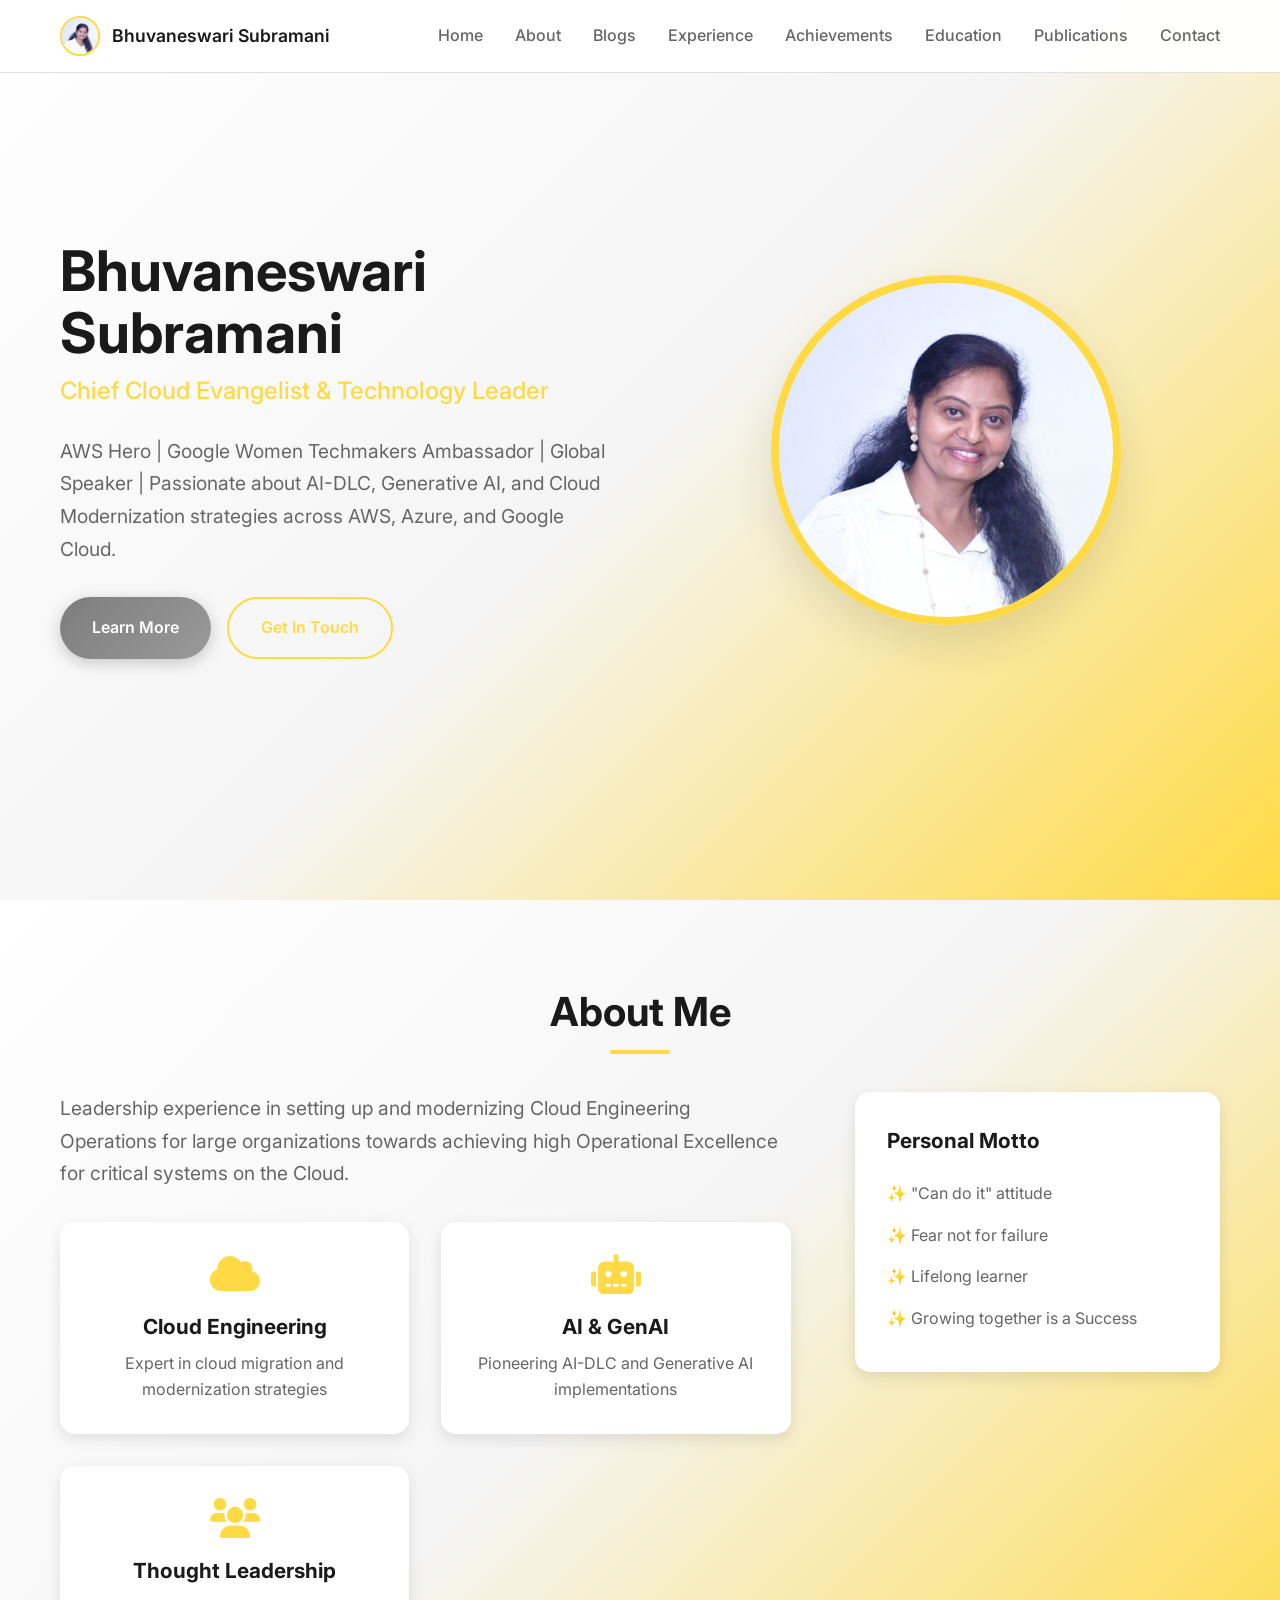
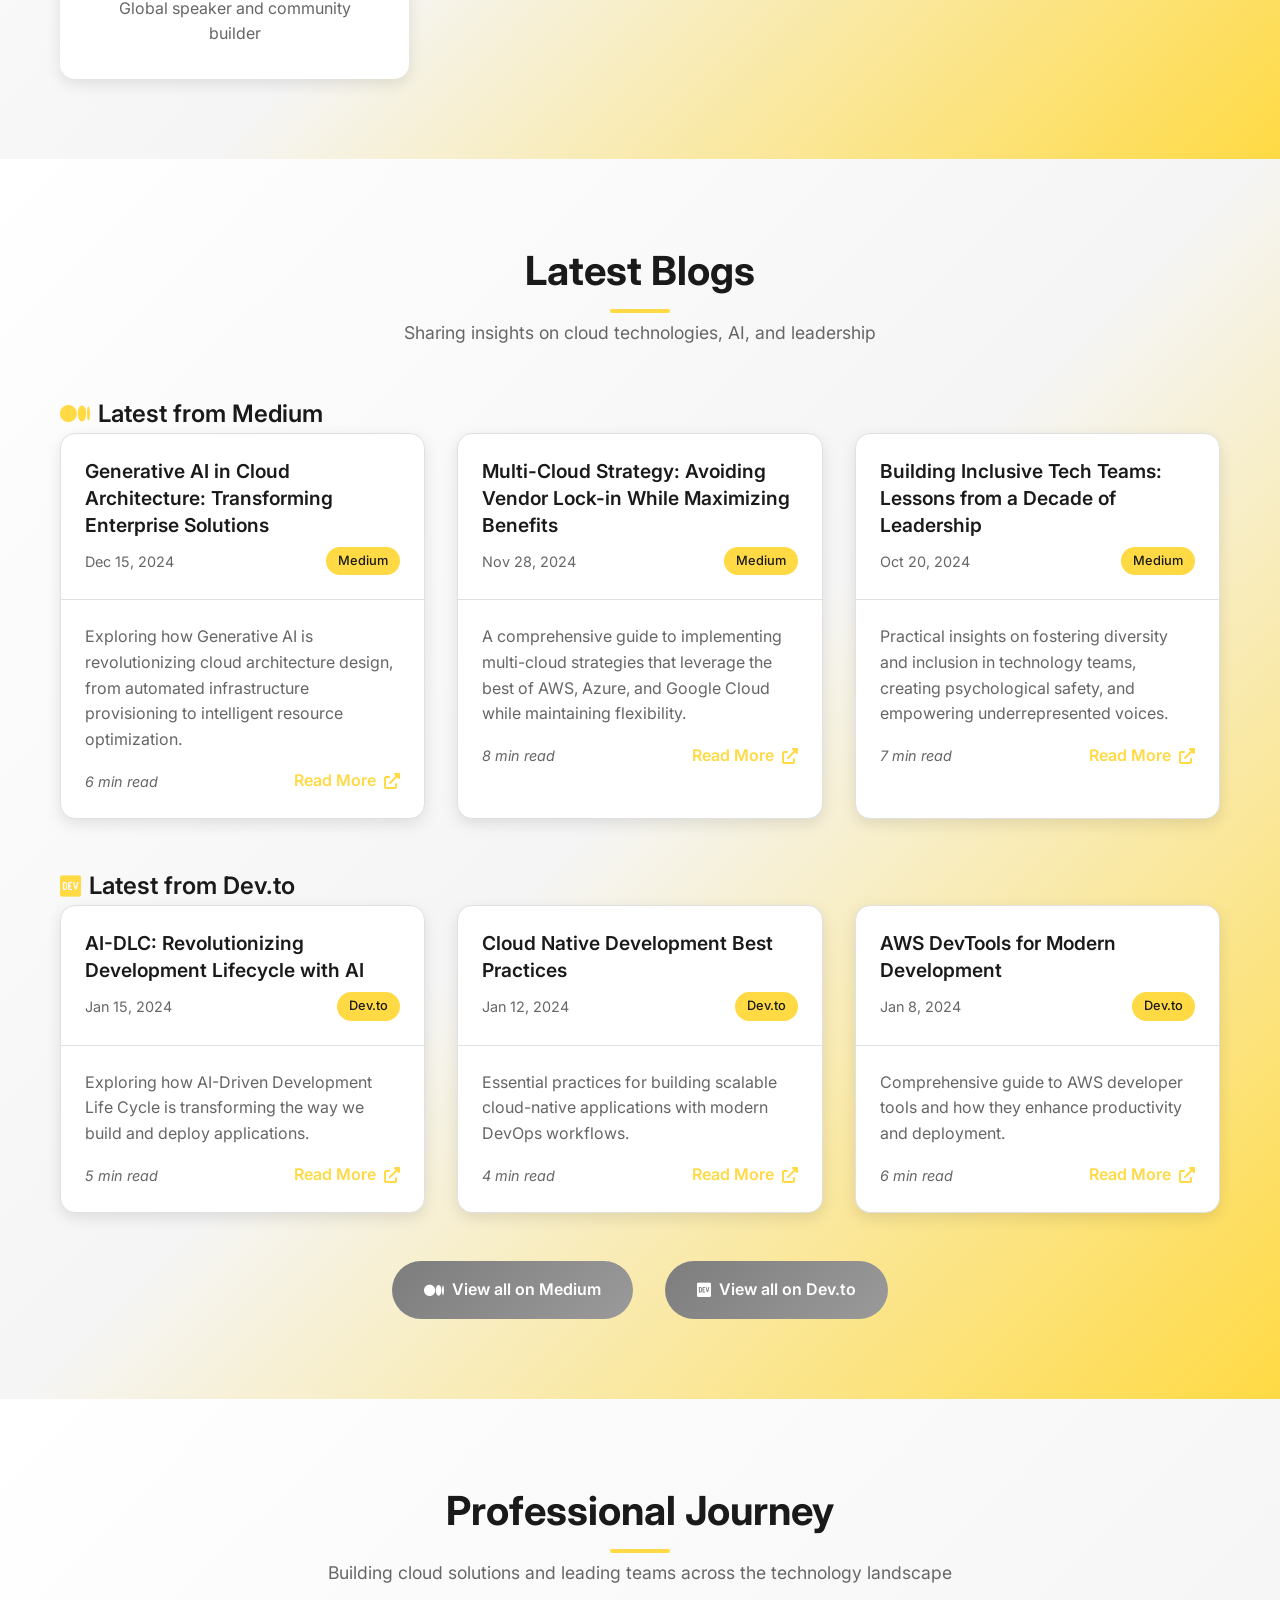
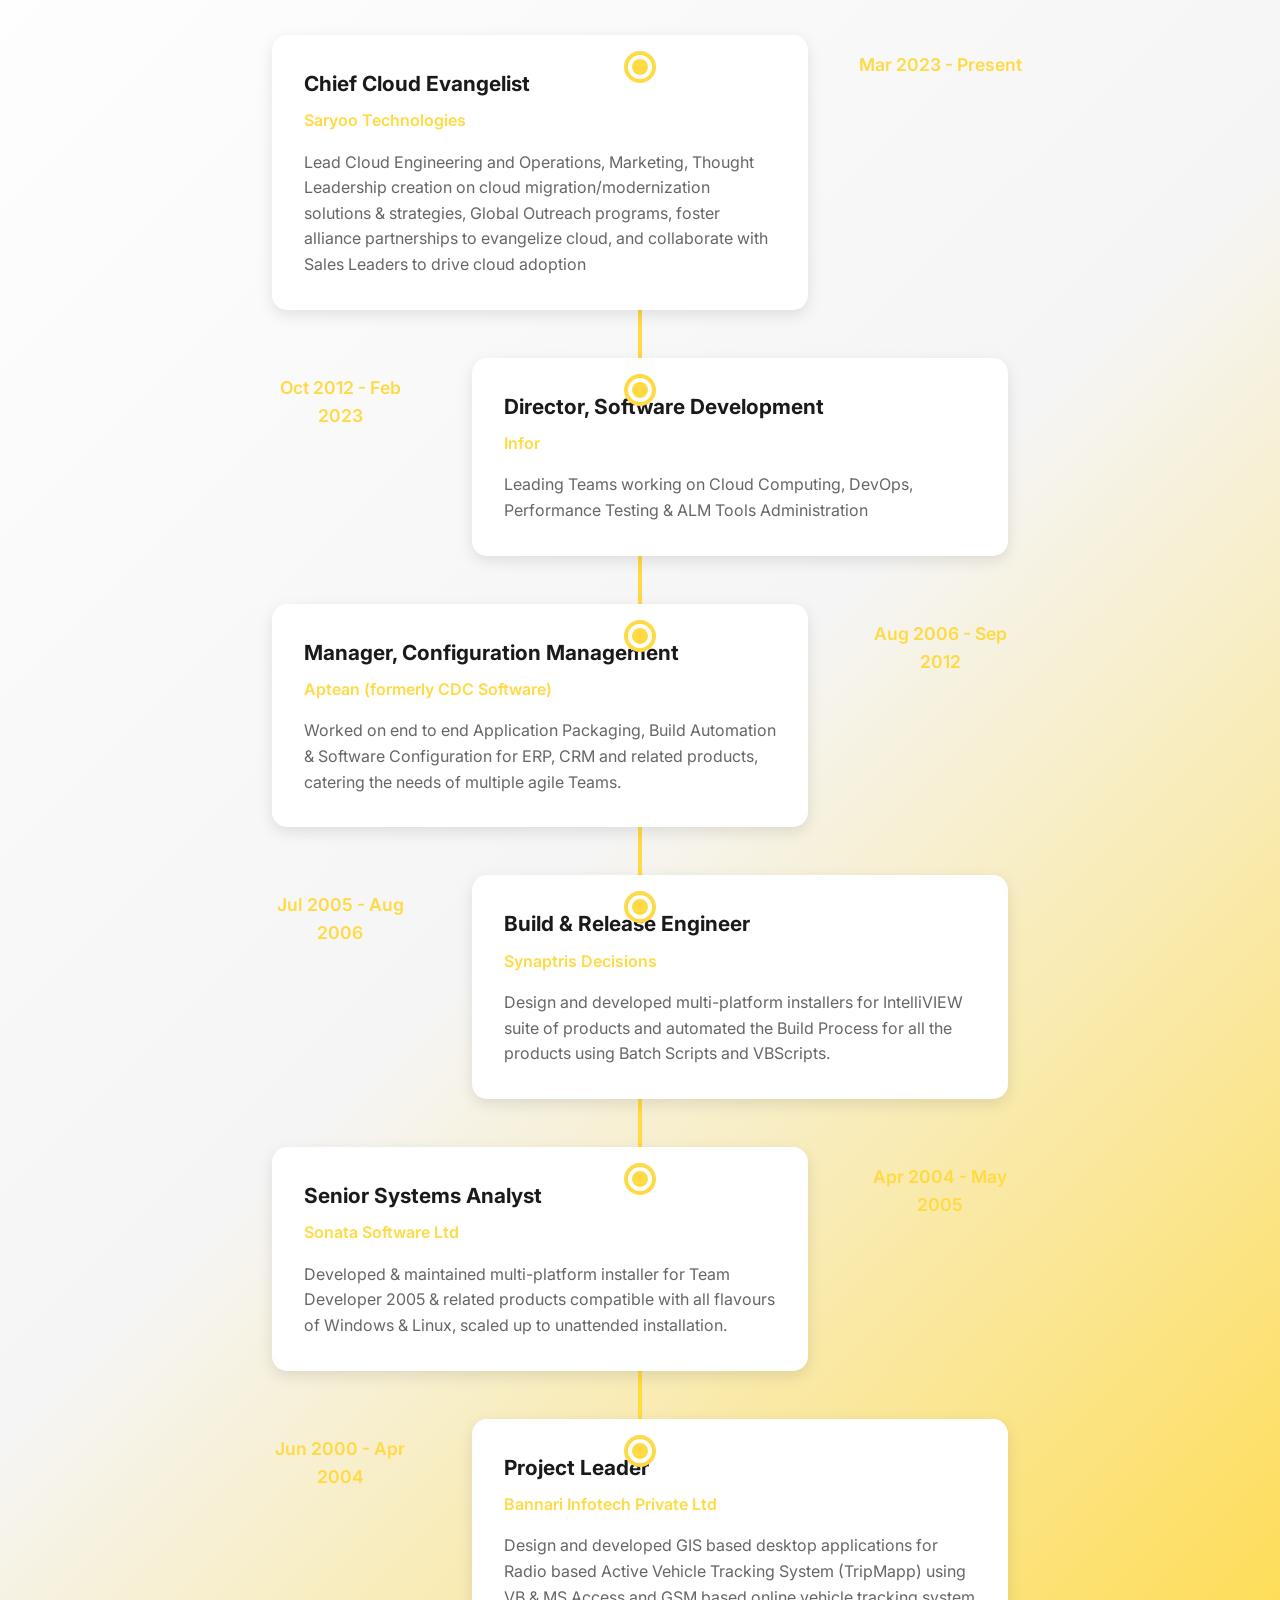
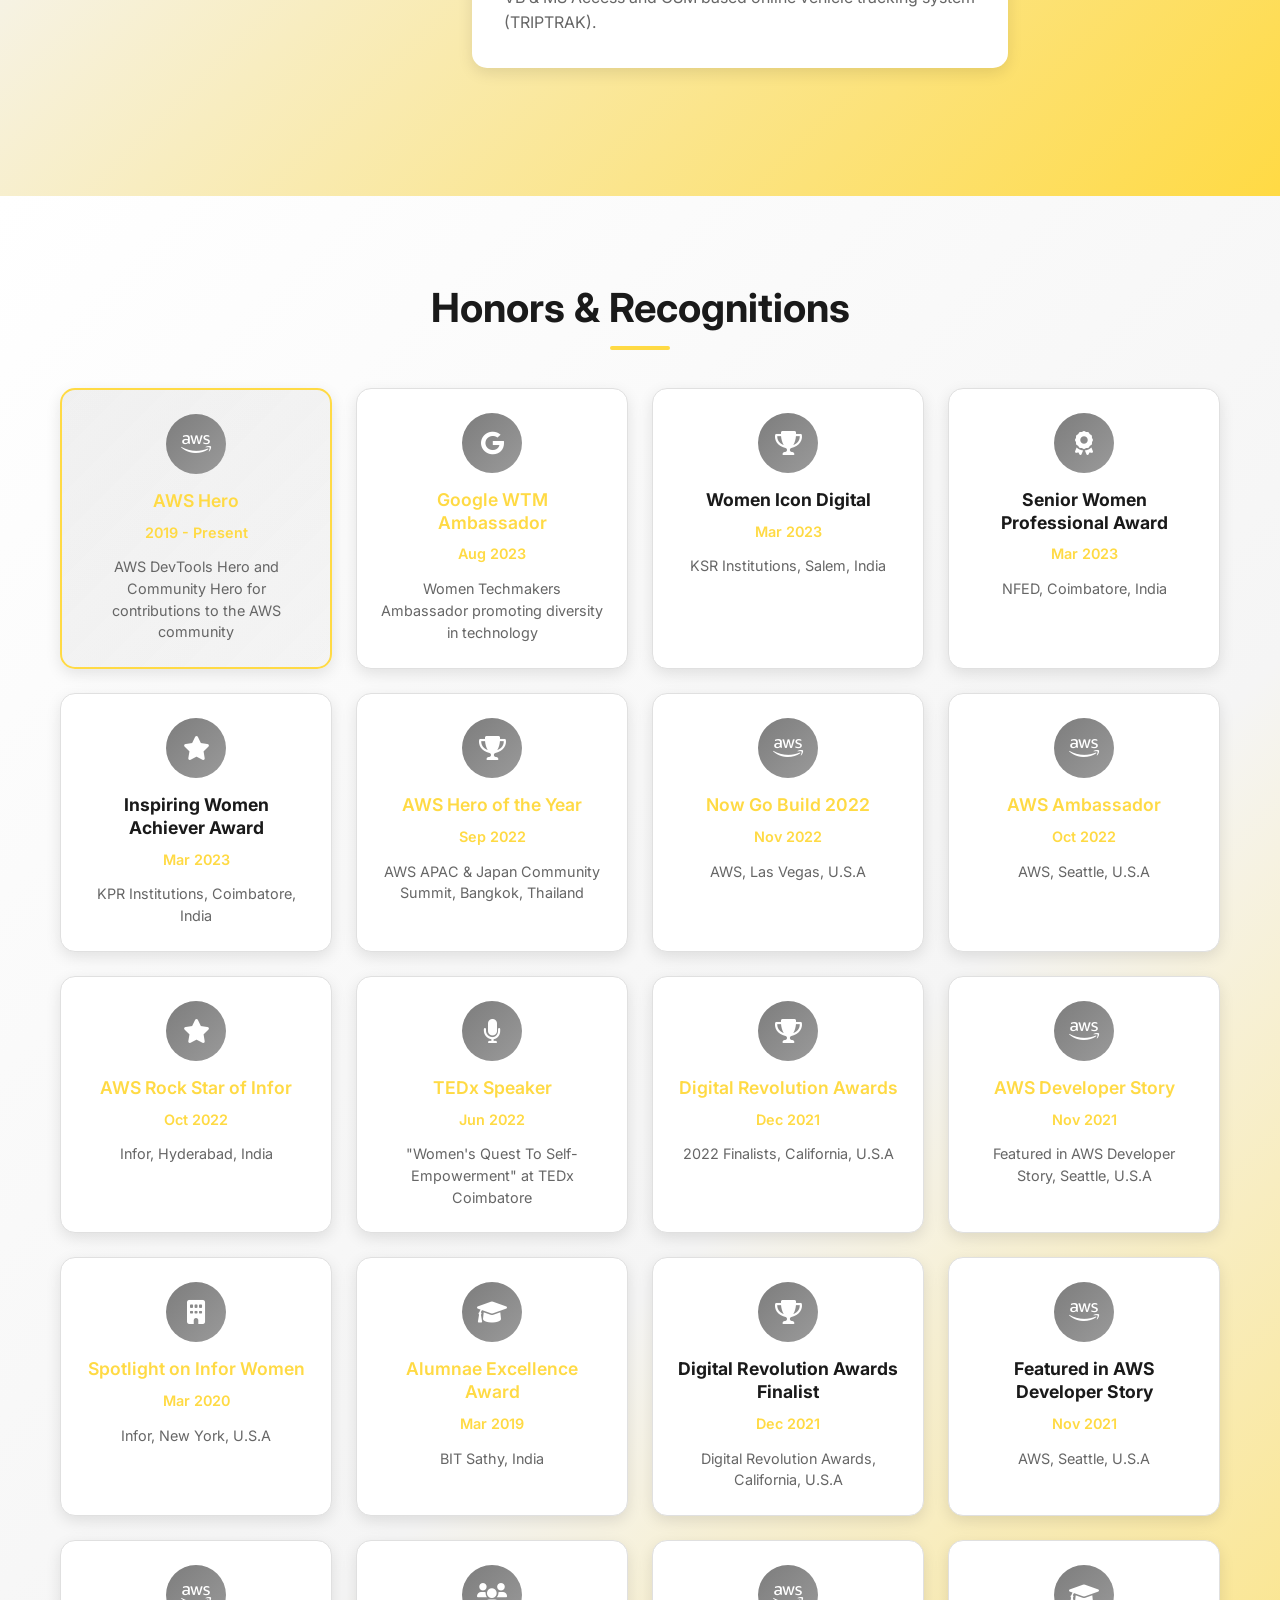
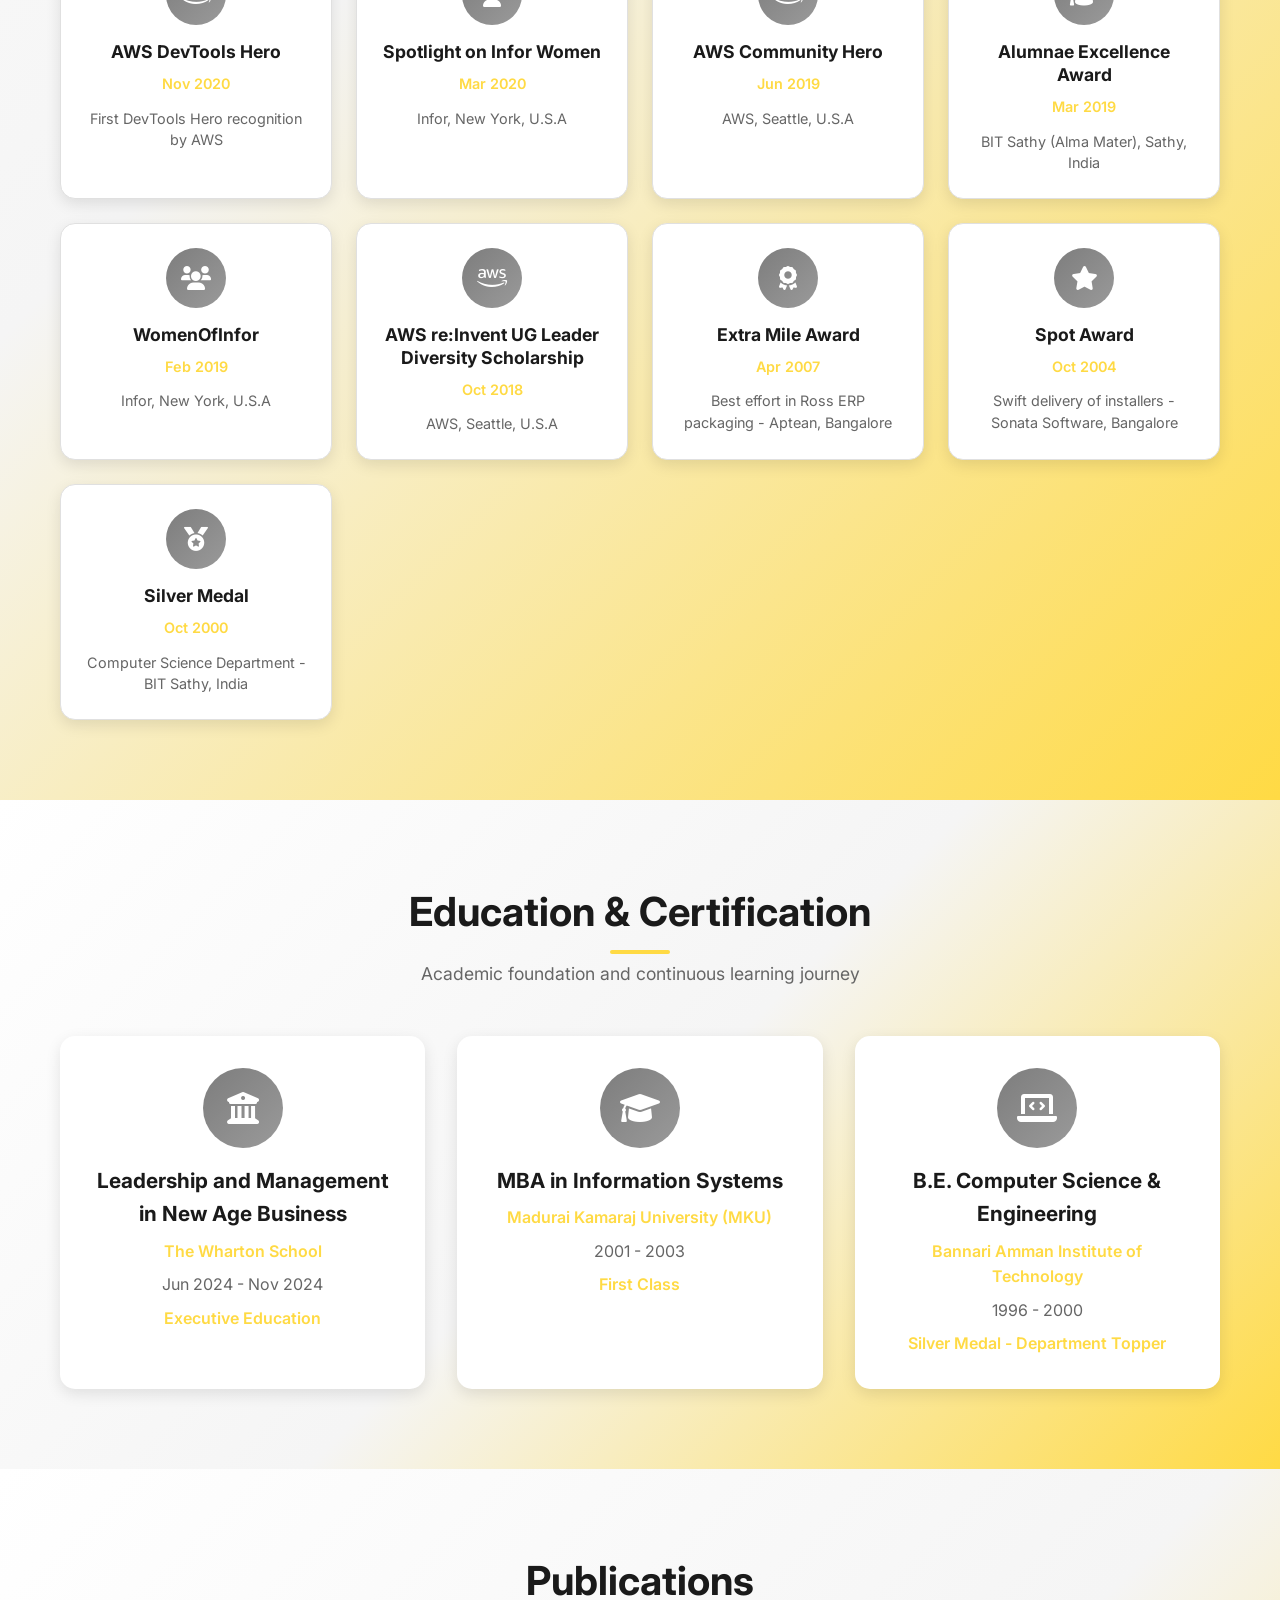
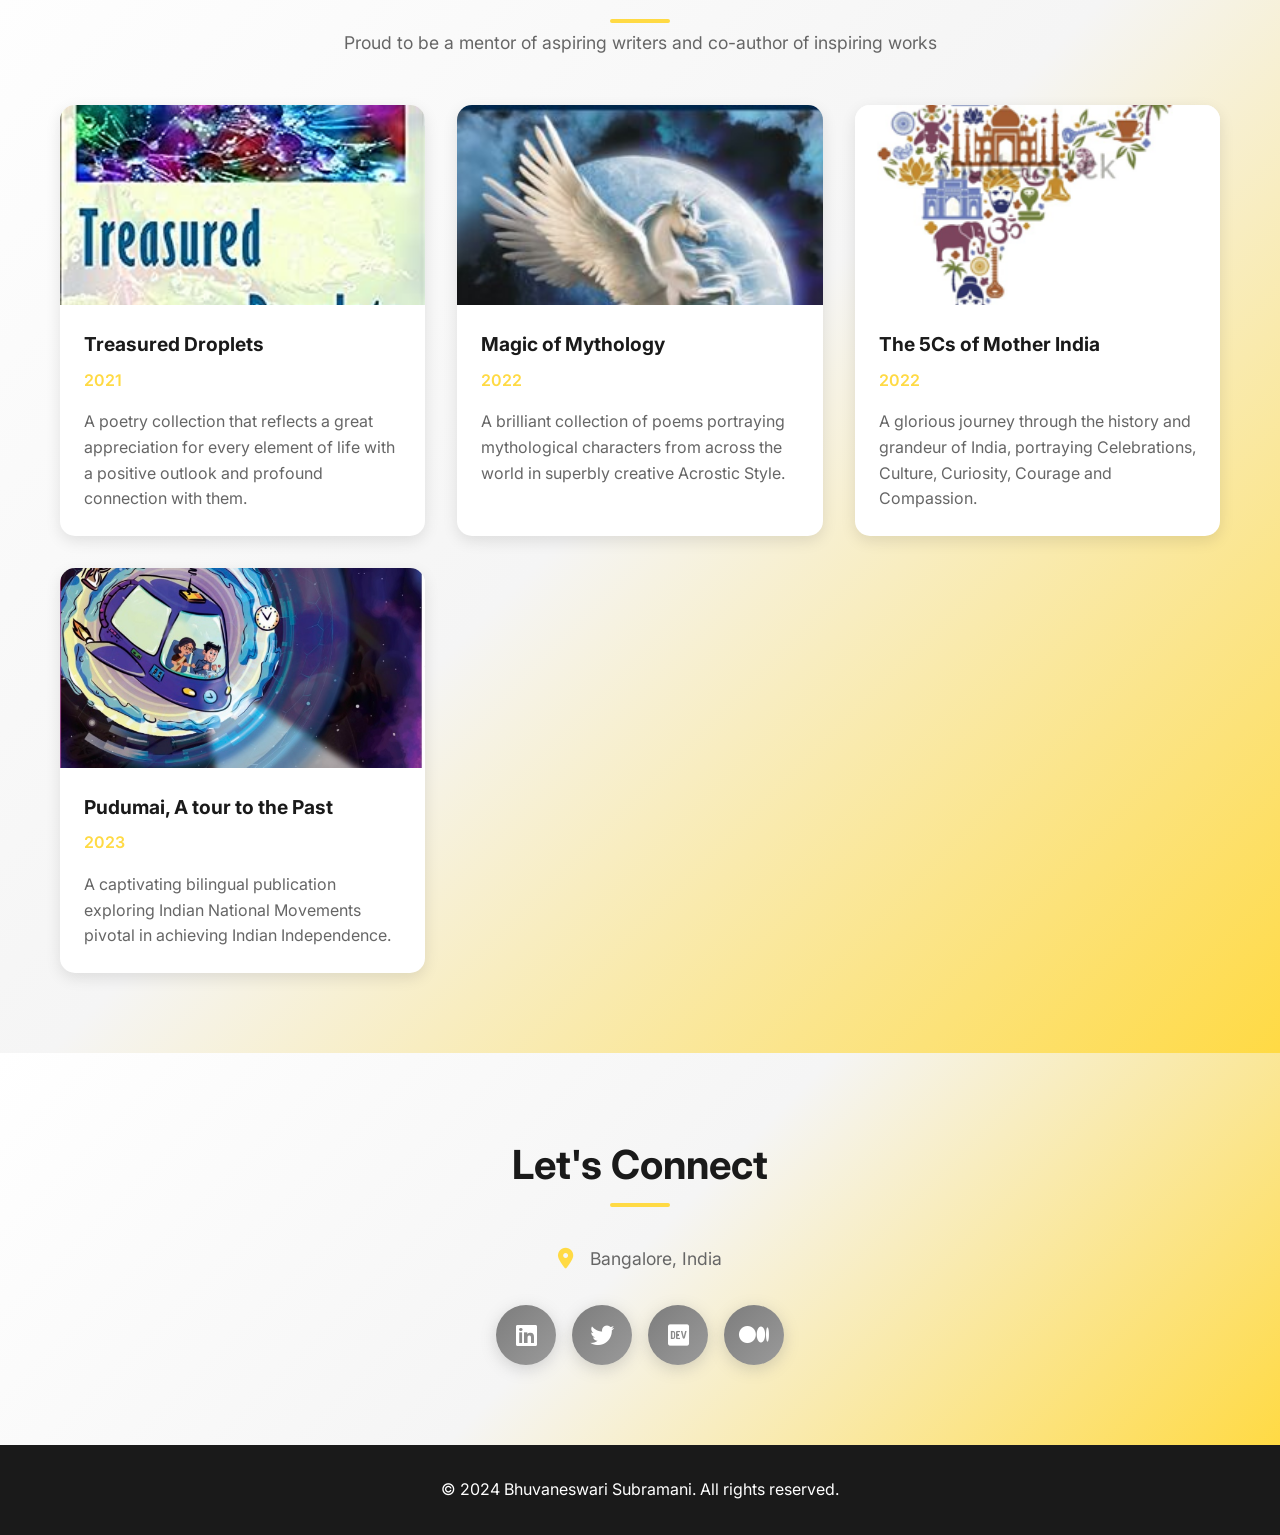
==== index.html @ 84fa0e80 "Redesigned theme with organized file structure and merged professional experience" ====
<!DOCTYPE html>
<html lang="en">
<head>
    <meta charset="UTF-8">
    <meta name="viewport" content="width=device-width, initial-scale=1.0">
    <meta name="description" content="Bhuvaneswari Subramani - Technology Leader, AWS Hero, Global Speaker, and Cloud Evangelist sharing insights on AI-DLC, Generative AI, and Cloud Modernization">
    <meta name="keywords" content="AI-DLC, Generative AI, Agentic AI, Cloud Modernization, AWS, Azure, Google Cloud, Bhuvaneswari Subramani, AWS Hero">
    <meta name="author" content="Bhuvaneswari Subramani">
    
    <title>Bhuvaneswari Subramani | Technology Leader | AWS Hero | Global Speaker</title>
    
    <!-- Open Graph Meta Tags -->
    <meta property="og:title" content="Bhuvaneswari Subramani | Technology Leader | AWS Hero">
    <meta property="og:description" content="Insights on AI-DLC, Agentic AI, and Cloud Modernization from Bhuvaneswari Subramani">
    <meta property="og:url" content="https://bhuvana.saryoo.com">
    <meta property="og:type" content="website">
    
    <!-- Fonts -->
    <link href="https://fonts.googleapis.com/css2?family=Inter:wght@300;400;500;600;700&display=swap" rel="stylesheet">
    <link rel="stylesheet" href="https://cdnjs.cloudflare.com/ajax/libs/font-awesome/6.0.0/css/all.min.css">
    
    <!-- Favicon -->
    <link rel="icon" href="images/favicon.png">
    
    <link rel="stylesheet" href="css/styles.css">
</head>
<body>
    <!-- Navigation -->
    <nav class="navbar">
        <div class="nav-container">
            <div class="nav-logo">
                <img src="images/photo.jpeg" alt="Bhuvaneswari Subramani" class="nav-avatar">
                <span class="nav-name">Bhuvaneswari Subramani</span>
            </div>
            <div class="nav-menu" id="nav-menu">
                <a href="#home" class="nav-link">Home</a>
                <a href="#about" class="nav-link">About</a>
                <a href="#blogs" class="nav-link">Blogs</a>
                <a href="#experience" class="nav-link">Experience</a>
                <a href="#achievements" class="nav-link">Achievements</a>
                <a href="#education" class="nav-link">Education</a>
                <a href="#publications" class="nav-link">Publications</a>
                <a href="#contact" class="nav-link">Contact</a>
            </div>
            <div class="nav-toggle" id="nav-toggle">
                <span class="bar"></span>
                <span class="bar"></span>
                <span class="bar"></span>
            </div>
        </div>
    </nav>

    <!-- Hero Section -->
    <section id="home" class="hero">
        <div class="hero-container">
            <div class="hero-content">
                <div class="hero-text">
                    <h1 class="hero-title">
                        <span class="title-main">Bhuvaneswari Subramani</span>
                        <span class="title-subtitle">Chief Cloud Evangelist & Technology Leader</span>
                    </h1>
                    <p class="hero-description">
                        AWS Hero | Google Women Techmakers Ambassador | Global Speaker | Passionate about AI-DLC, 
                        Generative AI, and Cloud Modernization strategies across AWS, Azure, and Google Cloud.
                    </p>
                    <div class="hero-buttons">
                        <a href="#about" class="btn btn-primary">Learn More</a>
                        <a href="#contact" class="btn btn-secondary">Get In Touch</a>
                    </div>
                </div>
                <div class="hero-image">
                    <img src="images/photo.jpeg" alt="Bhuvaneswari Subramani" class="hero-avatar">
                </div>
            </div>
        </div>
    </section>

    <!-- About Section -->
    <section id="about" class="about">
        <div class="container">
            <h2 class="section-title">About Me</h2>
            <div class="about-content">
                <div class="about-text">
                    <p class="about-intro">
                        Leadership experience in setting up and modernizing Cloud Engineering Operations for large 
                        organizations towards achieving high Operational Excellence for critical systems on the Cloud.
                    </p>
                    <div class="about-highlights">
                        <div class="highlight-item">
                            <i class="fas fa-cloud"></i>
                            <h3>Cloud Engineering</h3>
                            <p>Expert in cloud migration and modernization strategies</p>
                        </div>
                        <div class="highlight-item">
                            <i class="fas fa-robot"></i>
                            <h3>AI & GenAI</h3>
                            <p>Pioneering AI-DLC and Generative AI implementations</p>
                        </div>
                        <div class="highlight-item">
                            <i class="fas fa-users"></i>
                            <h3>Thought Leadership</h3>
                            <p>Global speaker and community builder</p>
                        </div>
                    </div>
                </div>
                <div class="about-motto">
                    <h3>Personal Motto</h3>
                    <ul class="motto-list">
                        <li>"Can do it" attitude</li>
                        <li>Fear not for failure</li>
                        <li>Lifelong learner</li>
                        <li>Growing together is a Success</li>
                    </ul>
                </div>
            </div>
        </div>
    </section>

    <!-- Blogs Section -->
    <section id="blogs" class="blogs">
        <div class="container">
            <h2 class="section-title">Latest Blogs</h2>
            <p class="section-subtitle">Sharing insights on cloud technologies, AI, and leadership</p>
            
            <!-- Medium Blogs -->
            <div class="blog-section">
                <h3 class="blog-section-title">
                    <i class="fab fa-medium"></i> Latest from Medium
                </h3>
                <div class="blog-grid" id="medium-blog-grid">
                    <!-- Medium blog posts will be loaded here -->
                </div>
            </div>
            
            <!-- Dev.to Blogs -->
            <div class="blog-section">
                <h3 class="blog-section-title">
                    <i class="fab fa-dev"></i> Latest from Dev.to
                </h3>
                <div class="blog-grid" id="devto-blog-grid">
                    <!-- Dev.to blog posts will be loaded here -->
                </div>
            </div>

            <div class="blog-sources">
                <a href="https://medium.com/@bhuvaneswari.subramani" target="_blank" class="source-link">
                    <i class="fab fa-medium"></i> View all on Medium
                </a>
                <a href="https://dev.to/bhuvanas" target="_blank" class="source-link">
                    <i class="fab fa-dev"></i> View all on Dev.to
                </a>
            </div>
        </div>
    </section>

    <!-- Experience Section -->
    <section id="experience" class="experience">
        <div class="container">
            <h2 class="section-title">Professional Journey</h2>
            <p class="section-subtitle">Building cloud solutions and leading teams across the technology landscape</p>
            
            <div class="timeline">
                <div class="timeline-item">
                    <div class="timeline-date">Mar 2023 - Present</div>
                    <div class="timeline-content">
                        <h3>Chief Cloud Evangelist</h3>
                        <p class="company">Saryoo Technologies</p>
                        <p>Lead Cloud Engineering and Operations, Marketing, Thought Leadership creation on cloud migration/modernization solutions & strategies, Global Outreach programs, foster alliance partnerships to evangelize cloud, and collaborate with Sales Leaders to drive cloud adoption</p>
                    </div>
                </div>

                <div class="timeline-item">
                    <div class="timeline-date">Oct 2012 - Feb 2023</div>
                    <div class="timeline-content">
                        <h3>Director, Software Development</h3>
                        <p class="company">Infor</p>
                        <p>Leading Teams working on Cloud Computing, DevOps, Performance Testing & ALM Tools Administration</p>
                    </div>
                </div>

                <div class="timeline-item">
                    <div class="timeline-date">Aug 2006 - Sep 2012</div>
                    <div class="timeline-content">
                        <h3>Manager, Configuration Management</h3>
                        <p class="company">Aptean (formerly CDC Software)</p>
                        <p>Worked on end to end Application Packaging, Build Automation & Software Configuration for ERP, CRM and related products, catering the needs of multiple agile Teams.</p>
                    </div>
                </div>

                <div class="timeline-item">
                    <div class="timeline-date">Jul 2005 - Aug 2006</div>
                    <div class="timeline-content">
                        <h3>Build & Release Engineer</h3>
                        <p class="company">Synaptris Decisions</p>
                        <p>Design and developed multi-platform installers for IntelliVIEW suite of products and automated the Build Process for all the products using Batch Scripts and VBScripts.</p>
                    </div>
                </div>

                <div class="timeline-item">
                    <div class="timeline-date">Apr 2004 - May 2005</div>
                    <div class="timeline-content">
                        <h3>Senior Systems Analyst</h3>
                        <p class="company">Sonata Software Ltd</p>
                        <p>Developed & maintained multi-platform installer for Team Developer 2005 & related products compatible with all flavours of Windows & Linux, scaled up to unattended installation.</p>
                    </div>
                </div>

                <div class="timeline-item">
                    <div class="timeline-date">Jun 2000 - Apr 2004</div>
                    <div class="timeline-content">
                        <h3>Project Leader</h3>
                        <p class="company">Bannari Infotech Private Ltd</p>
                        <p>Design and developed GIS based desktop applications for Radio based Active Vehicle Tracking System (TripMapp) using VB & MS Access and GSM based online vehicle tracking system (TRIPTRAK).</p>
                    </div>
                </div>
            </div>
        </div>
    </section>

    <!-- Achievements Section -->
    <section id="achievements" class="achievements">
        <div class="container">
            <h2 class="section-title">Honors & Recognitions</h2>
            <div class="achievements-grid">
                <!-- Featured Achievement -->
                <div class="achievement-card featured">
                    <div class="achievement-icon">
                        <i class="fab fa-aws"></i>
                    </div>
                    <h3><a href="https://aws.amazon.com/developer/community/heroes/bhuvaneswari-subramani/" target="_blank" class="blog-link">AWS Hero</a></h3>
                    <p class="achievement-year">2019 - Present</p>
                    <p>AWS DevTools Hero and Community Hero for contributions to the AWS community</p>
                </div>

                <!-- 2023 Awards -->
                <div class="achievement-card">
                    <div class="achievement-icon">
                        <i class="fab fa-google"></i>
                    </div>
                    <h3><a href="https://www.linkedin.com/posts/bhuvanas_google-womentechmakers-googleambassador-activity-7093449676795883521--U87" target="_blank" class="blog-link">Google WTM Ambassador</a></h3>
                    <p class="achievement-year">Aug 2023</p>
                    <p>Women Techmakers Ambassador promoting diversity in technology</p>
                </div>

                <div class="achievement-card">
                    <div class="achievement-icon">
                        <i class="fas fa-trophy"></i>
                    </div>
                    <h3>Women Icon Digital</h3>
                    <p class="achievement-year">Mar 2023</p>
                    <p>KSR Institutions, Salem, India</p>
                </div>

                <div class="achievement-card">
                    <div class="achievement-icon">
                        <i class="fas fa-award"></i>
                    </div>
                    <h3>Senior Women Professional Award</h3>
                    <p class="achievement-year">Mar 2023</p>
                    <p>NFED, Coimbatore, India</p>
                </div>

                <div class="achievement-card">
                    <div class="achievement-icon">
                        <i class="fas fa-star"></i>
                    </div>
                    <h3>Inspiring Women Achiever Award</h3>
                    <p class="achievement-year">Mar 2023</p>
                    <p>KPR Institutions, Coimbatore, India</p>
                </div>

                <!-- 2022 Awards -->
                <div class="achievement-card">
                    <div class="achievement-icon">
                        <i class="fas fa-trophy"></i>
                    </div>
                    <h3><a href="https://dev.to/aws-heroes/aws-hero-of-the-year-2022-4j4d" target="_blank" class="blog-link">AWS Hero of the Year</a></h3>
                    <p class="achievement-year">Sep 2022</p>
                    <p>AWS APAC & Japan Community Summit, Bangkok, Thailand</p>
                </div>

                <div class="achievement-card">
                    <div class="achievement-icon">
                        <i class="fab fa-aws"></i>
                    </div>
                    <h3><a href="https://dev.to/aws-heroes/aws-reinvent-2022-turned-into-a-time-for-celebration-16fa" target="_blank" class="blog-link">Now Go Build 2022</a></h3>
                    <p class="achievement-year">Nov 2022</p>
                    <p>AWS, Las Vegas, U.S.A</p>
                </div>

                <div class="achievement-card">
                    <div class="achievement-icon">
                        <i class="fab fa-aws"></i>
                    </div>
                    <h3><a href="https://aws.amazon.com/partners/ambassadors/?cards-body.sort-by=item.additionalFields.ambassadorName&cards-body.sort-order=asc&awsf.apn-ambassadors-location=*all&cards-body.q=Bhuvaneswari&cards-body.q_operator=AND" target="_blank" class="blog-link">AWS Ambassador</a></h3>
                    <p class="achievement-year">Oct 2022</p>
                    <p>AWS, Seattle, U.S.A</p>
                </div>

                <div class="achievement-card">
                    <div class="achievement-icon">
                        <i class="fas fa-star"></i>
                    </div>
                    <h3><a href="https://dev.to/aws-heroes/infors-20th-anniversary-celebration-turned-an-everlasting-memory-584a" target="_blank" class="blog-link">AWS Rock Star of Infor</a></h3>
                    <p class="achievement-year">Oct 2022</p>
                    <p>Infor, Hyderabad, India</p>
                </div>

                <div class="achievement-card">
                    <div class="achievement-icon">
                        <i class="fas fa-microphone"></i>
                    </div>
                    <h3><a href="https://www.youtube.com/watch?v=vaqSdb2UJlI" target="_blank" class="blog-link">TEDx Speaker</a></h3>
                    <p class="achievement-year">Jun 2022</p>
                    <p>"Women's Quest To Self-Empowerment" at TEDx Coimbatore</p>
                </div>

                <!-- 2021 Awards -->
                <div class="achievement-card">
                    <div class="achievement-icon">
                        <i class="fas fa-trophy"></i>
                    </div>
                    <h3><a href="https://digitalrevolutionawards.com/2022-shortlist/" target="_blank" class="blog-link">Digital Revolution Awards</a></h3>
                    <p class="achievement-year">Dec 2021</p>
                    <p>2022 Finalists, California, U.S.A</p>
                </div>

                <div class="achievement-card">
                    <div class="achievement-icon">
                        <i class="fab fa-aws"></i>
                    </div>
                    <h3><a href="https://www.youtube.com/watch?v=fOURKkUdtv0" target="_blank" class="blog-link">AWS Developer Story</a></h3>
                    <p class="achievement-year">Nov 2021</p>
                    <p>Featured in AWS Developer Story, Seattle, U.S.A</p>
                </div>

                <!-- 2019-2020 Awards -->
                <div class="achievement-card">
                    <div class="achievement-icon">
                        <i class="fas fa-building"></i>
                    </div>
                    <h3><a href="./docs/IWD-Spotlight-on-Infor-Women-Mar2020.pdf" target="_blank" class="blog-link">Spotlight on Infor Women</a></h3>
                    <p class="achievement-year">Mar 2020</p>
                    <p>Infor, New York, U.S.A</p>
                </div>

                <div class="achievement-card">
                    <div class="achievement-icon">
                        <i class="fas fa-graduation-cap"></i>
                    </div>
                    <h3><a href="http://installjournal.blogspot.com/2019/03/thank-you-bit-alumnae-excellence-award.html" target="_blank" class="blog-link">Alumnae Excellence Award</a></h3>
                    <p class="achievement-year">Mar 2019</p>
                    <p>BIT Sathy, India</p>
                </div>
                <div class="achievement-card">
                    <div class="achievement-icon">
                        <i class="fas fa-trophy"></i>
                    </div>
                    <h3>Digital Revolution Awards Finalist</h3>
                    <p class="achievement-year">Dec 2021</p>
                    <p>Digital Revolution Awards, California, U.S.A</p>
                </div>

                <div class="achievement-card">
                    <div class="achievement-icon">
                        <i class="fab fa-aws"></i>
                    </div>
                    <h3>Featured in AWS Developer Story</h3>
                    <p class="achievement-year">Nov 2021</p>
                    <p>AWS, Seattle, U.S.A</p>
                </div>

                <!-- 2020 Awards -->
                <div class="achievement-card">
                    <div class="achievement-icon">
                        <i class="fab fa-aws"></i>
                    </div>
                    <h3>AWS DevTools Hero</h3>
                    <p class="achievement-year">Nov 2020</p>
                    <p>First DevTools Hero recognition by AWS</p>
                </div>

                <div class="achievement-card">
                    <div class="achievement-icon">
                        <i class="fas fa-users"></i>
                    </div>
                    <h3>Spotlight on Infor Women</h3>
                    <p class="achievement-year">Mar 2020</p>
                    <p>Infor, New York, U.S.A</p>
                </div>

                <!-- 2019 Awards -->
                <div class="achievement-card">
                    <div class="achievement-icon">
                        <i class="fab fa-aws"></i>
                    </div>
                    <h3>AWS Community Hero</h3>
                    <p class="achievement-year">Jun 2019</p>
                    <p>AWS, Seattle, U.S.A</p>
                </div>

                <div class="achievement-card">
                    <div class="achievement-icon">
                        <i class="fas fa-graduation-cap"></i>
                    </div>
                    <h3>Alumnae Excellence Award</h3>
                    <p class="achievement-year">Mar 2019</p>
                    <p>BIT Sathy (Alma Mater), Sathy, India</p>
                </div>

                <div class="achievement-card">
                    <div class="achievement-icon">
                        <i class="fas fa-users"></i>
                    </div>
                    <h3>WomenOfInfor</h3>
                    <p class="achievement-year">Feb 2019</p>
                    <p>Infor, New York, U.S.A</p>
                </div>

                <!-- 2018 Awards -->
                <div class="achievement-card">
                    <div class="achievement-icon">
                        <i class="fab fa-aws"></i>
                    </div>
                    <h3>AWS re:Invent UG Leader Diversity Scholarship</h3>
                    <p class="achievement-year">Oct 2018</p>
                    <p>AWS, Seattle, U.S.A</p>
                </div>

                <!-- Earlier Awards -->
                <div class="achievement-card">
                    <div class="achievement-icon">
                        <i class="fas fa-award"></i>
                    </div>
                    <h3>Extra Mile Award</h3>
                    <p class="achievement-year">Apr 2007</p>
                    <p>Best effort in Ross ERP packaging - Aptean, Bangalore</p>
                </div>

                <div class="achievement-card">
                    <div class="achievement-icon">
                        <i class="fas fa-star"></i>
                    </div>
                    <h3>Spot Award</h3>
                    <p class="achievement-year">Oct 2004</p>
                    <p>Swift delivery of installers - Sonata Software, Bangalore</p>
                </div>

                <div class="achievement-card">
                    <div class="achievement-icon">
                        <i class="fas fa-medal"></i>
                    </div>
                    <h3>Silver Medal</h3>
                    <p class="achievement-year">Oct 2000</p>
                    <p>Computer Science Department - BIT Sathy, India</p>
                </div>
            </div>
        </div>
    </section>


    <!-- Education Section -->
    <section id="education" class="education">
        <div class="container">
            <h2 class="section-title">Education & Certification</h2>
            <p class="section-subtitle">Academic foundation and continuous learning journey</p>
            
            <div class="education-grid">
                <div class="education-card">
                    <div class="education-icon">
                        <i class="fas fa-university"></i>
                    </div>
                    <h3>Leadership and Management in New Age Business</h3>
                    <p class="institution">The Wharton School</p>
                    <p class="year">Jun 2024 - Nov 2024</p>
                    <p class="grade">Executive Education</p>
                </div>

                <div class="education-card">
                    <div class="education-icon">
                        <i class="fas fa-graduation-cap"></i>
                    </div>
                    <h3>MBA in Information Systems</h3>
                    <p class="institution">Madurai Kamaraj University (MKU)</p>
                    <p class="year">2001 - 2003</p>
                    <p class="grade">First Class</p>
                </div>

                <div class="education-card">
                    <div class="education-icon">
                        <i class="fas fa-laptop-code"></i>
                    </div>
                    <h3>B.E. Computer Science & Engineering</h3>
                    <p class="institution">Bannari Amman Institute of Technology</p>
                    <p class="year">1996 - 2000</p>
                    <p class="grade">Silver Medal - Department Topper</p>
                </div>
            </div>
        </div>
    </section>

    <!-- Publications Section -->
    <section id="publications" class="publications">
        <div class="container">
            <h2 class="section-title">Publications</h2>
            <p class="section-subtitle">Proud to be a mentor of aspiring writers and co-author of inspiring works</p>
            
            <div class="publications-grid">
                <div class="publication-card">
                    <div class="publication-image">
                        <img src="images/book-treasureddroplets.jpeg" alt="Treasured Droplets">
                    </div>
                    <div class="publication-content">
                        <h3><a href="https://www.amazon.in/Treasured-Droplets-Sharvesh-P-G/dp/8195111106" target="_blank">Treasured Droplets</a></h3>
                        <p class="publication-year">2021</p>
                        <p>A poetry collection that reflects a great appreciation for every element of life with a positive outlook and profound connection with them.</p>
                    </div>
                </div>

                <div class="publication-card">
                    <div class="publication-image">
                        <img src="images/book-magic.jpeg" alt="Magic of Mythology">
                    </div>
                    <div class="publication-content">
                        <h3><a href="https://www.16leaves.com/book/isbn/9789393902542" target="_blank">Magic of Mythology</a></h3>
                        <p class="publication-year">2022</p>
                        <p>A brilliant collection of poems portraying mythological characters from across the world in superbly creative Acrostic Style.</p>
                    </div>
                </div>

                <div class="publication-card">
                    <div class="publication-image">
                        <img src="images/book-5cs.png" alt="The 5Cs of Mother India">
                    </div>
                    <div class="publication-content">
                        <h3><a href="https://www.16leaves.com/book/isbn/9789390508426" target="_blank">The 5Cs of Mother India</a></h3>
                        <p class="publication-year">2022</p>
                        <p>A glorious journey through the history and grandeur of India, portraying Celebrations, Culture, Curiosity, Courage and Compassion.</p>
                    </div>
                </div>

                <div class="publication-card">
                    <div class="publication-image">
                        <img src="images/book-pudumai.jpg" alt="Pudumai, A tour to the Past">
                    </div>
                    <div class="publication-content">
                        <h3>Pudumai, A tour to the Past</h3>
                        <p class="publication-year">2023</p>
                        <p>A captivating bilingual publication exploring Indian National Movements pivotal in achieving Indian Independence.</p>
                    </div>
                </div>
            </div>
        </div>
    </section>

    <!-- Contact Section -->
    <section id="contact" class="contact">
        <div class="container">
            <h2 class="section-title">Let's Connect</h2>
            <div class="contact-content">
                <div class="contact-info">
                    <div class="contact-item">
                        <i class="fas fa-map-marker-alt"></i>
                        <span>Bangalore, India</span>
                    </div>
                    <div class="social-links">
                        <a href="https://www.linkedin.com/in/bhuvanas/" target="_blank" class="social-link">
                            <i class="fab fa-linkedin"></i>
                        </a>
                        <a href="https://twitter.com/installjournal" target="_blank" class="social-link">
                            <i class="fab fa-twitter"></i>
                        </a>
                        <a href="https://dev.to/bhuvanas" target="_blank" class="social-link">
                            <i class="fab fa-dev"></i>
                        </a>
                        <a href="https://medium.com/@bhuvaneswari.subramani" target="_blank" class="social-link">
                            <i class="fab fa-medium"></i>
                        </a>
                    </div>
                </div>
            </div>
        </div>
    </section>

    <!-- Footer -->
    <footer class="footer">
        <div class="container">
            <p>&copy; 2024 Bhuvaneswari Subramani. All rights reserved.</p>
        </div>
    </footer>

    <script src="js/script.js"></script>
</body>
</html>
---- css/styles.css ----
/* Color Variables - White to Gray to Yellow gradient */
:root {
    --primary-yellow: #FFDA44;
    --primary-gray: #7D7D7D;
    --dark-gray: #4A4A4A;
    --light-gray: #F5F5F5;
    --white: #FFFFFF;
    --black: #1A1A1A;
    --accent-yellow: #FFE066;
    --text-gray: #666666;
    --border-gray: #E0E0E0;
    --shadow: rgba(0, 0, 0, 0.1);
    --gradient-bg: linear-gradient(135deg, #FFFFFF 0%, #F5F5F5 50%, #FFDA44 100%);
    --gradient-gray: linear-gradient(135deg, #7D7D7D 0%, #9A9A9A 100%);
}

/* Reset and Base Styles */
* {
    margin: 0;
    padding: 0;
    box-sizing: border-box;
}

body {
    font-family: 'Inter', sans-serif;
    line-height: 1.6;
    color: var(--black);
    background-color: var(--white);
    overflow-x: hidden;
}

.container {
    max-width: 1200px;
    margin: 0 auto;
    padding: 0 20px;
}

/* Navigation */
.navbar {
    position: fixed;
    top: 0;
    width: 100%;
    background: rgba(255, 255, 255, 0.95);
    backdrop-filter: blur(10px);
    z-index: 1000;
    padding: 1rem 0;
    transition: all 0.3s ease;
    border-bottom: 1px solid var(--border-gray);
}

.nav-container {
    max-width: 1200px;
    margin: 0 auto;
    padding: 0 20px;
    display: flex;
    justify-content: space-between;
    align-items: center;
}

.nav-logo {
    display: flex;
    align-items: center;
    gap: 12px;
}

.nav-avatar {
    width: 40px;
    height: 40px;
    border-radius: 50%;
    object-fit: cover;
    border: 2px solid var(--primary-yellow);
}

.nav-name {
    font-weight: 600;
    color: var(--black);
    font-size: 1.1rem;
}

.nav-menu {
    display: flex;
    gap: 2rem;
}

.nav-link {
    text-decoration: none;
    color: var(--text-gray);
    font-weight: 500;
    transition: color 0.3s ease;
    position: relative;
}

.nav-link:hover {
    color: var(--primary-yellow);
}

.nav-link::after {
    content: '';
    position: absolute;
    bottom: -5px;
    left: 0;
    width: 0;
    height: 2px;
    background: var(--primary-yellow);
    transition: width 0.3s ease;
}

.nav-link:hover::after {
    width: 100%;
}

.nav-toggle {
    display: none;
    flex-direction: column;
    cursor: pointer;
}

.bar {
    width: 25px;
    height: 3px;
    background: var(--primary-yellow);
    margin: 3px 0;
    transition: 0.3s;
}

/* Hero Section */
.hero {
    min-height: 100vh;
    display: flex;
    align-items: center;
    background: var(--gradient-bg);
    padding-top: 80px;
}

.hero-container {
    max-width: 1200px;
    margin: 0 auto;
    padding: 0 20px;
}

.hero-content {
    display: grid;
    grid-template-columns: 1fr 1fr;
    gap: 4rem;
    align-items: center;
}

.hero-title {
    margin-bottom: 1.5rem;
}

.title-main {
    display: block;
    font-size: 3.5rem;
    font-weight: 700;
    color: var(--black);
    line-height: 1.1;
}

.title-subtitle {
    display: block;
    font-size: 1.5rem;
    font-weight: 500;
    color: var(--primary-yellow);
    margin-top: 0.5rem;
}

.hero-description {
    font-size: 1.2rem;
    color: var(--text-gray);
    margin-bottom: 2rem;
    line-height: 1.7;
}

.hero-badges {
    display: flex;
    gap: 1rem;
    margin-bottom: 2rem;
    flex-wrap: wrap;
}

.badge {
    background: var(--gradient-gray);
    color: var(--white);
    padding: 0.5rem 1rem;
    border-radius: 25px;
    font-size: 0.9rem;
    font-weight: 600;
    box-shadow: 0 2px 10px rgba(125, 125, 125, 0.3);
}

.hero-buttons {
    display: flex;
    gap: 1rem;
    flex-wrap: wrap;
}

.btn {
    padding: 1rem 2rem;
    border-radius: 50px;
    text-decoration: none;
    font-weight: 600;
    transition: all 0.3s ease;
    display: inline-flex;
    align-items: center;
    gap: 0.5rem;
    border: none;
    cursor: pointer;
    font-size: 1rem;
}

.btn-primary {
    background: var(--gradient-gray);
    color: var(--white);
    box-shadow: 0 4px 15px rgba(125, 125, 125, 0.4);
}

.btn-primary:hover {
    transform: translateY(-2px);
    box-shadow: 0 6px 20px rgba(125, 125, 125, 0.6);
}

.btn-secondary {
    background: transparent;
    color: var(--primary-yellow);
    border: 2px solid var(--primary-yellow);
}

.btn-secondary:hover {
    background: var(--primary-yellow);
    color: var(--black);
    transform: translateY(-2px);
}

.hero-image {
    display: flex;
    justify-content: center;
}

.hero-avatar {
    width: 350px;
    height: 350px;
    border-radius: 50%;
    object-fit: cover;
    border: 8px solid var(--primary-yellow);
    box-shadow: 0 20px 40px var(--shadow);
    transition: transform 0.3s ease;
}

.hero-avatar:hover {
    transform: scale(1.05);
}

/* Section Styles */
section {
    padding: 5rem 0;
}

.section-title {
    font-size: 2.5rem;
    font-weight: 700;
    text-align: center;
    margin-bottom: 1rem;
    color: var(--black);
    position: relative;
}

.section-title::after {
    content: '';
    position: absolute;
    bottom: -10px;
    left: 50%;
    transform: translateX(-50%);
    width: 60px;
    height: 4px;
    background: var(--primary-yellow);
    border-radius: 2px;
}

.section-subtitle {
    text-align: center;
    color: var(--text-gray);
    font-size: 1.1rem;
    margin-bottom: 3rem;
}

/* About Section */
.about {
    background: var(--gradient-bg);
}

.about-content {
    display: grid;
    grid-template-columns: 2fr 1fr;
    gap: 4rem;
    margin-top: 3rem;
}

.about-intro {
    font-size: 1.2rem;
    color: var(--text-gray);
    margin-bottom: 2rem;
    line-height: 1.7;
}

.about-highlights {
    display: grid;
    grid-template-columns: repeat(auto-fit, minmax(250px, 1fr));
    gap: 2rem;
}

.highlight-item {
    background: var(--white);
    padding: 2rem;
    border-radius: 15px;
    text-align: center;
    box-shadow: 0 5px 15px var(--shadow);
    transition: transform 0.3s ease;
}

.highlight-item:hover {
    transform: translateY(-5px);
}

.highlight-item i {
    font-size: 2.5rem;
    color: var(--primary-yellow);
    margin-bottom: 1rem;
}

.highlight-item h3 {
    font-size: 1.3rem;
    margin-bottom: 0.5rem;
    color: var(--black);
}

.highlight-item p {
    color: var(--text-gray);
}

.about-motto {
    background: var(--white);
    padding: 2rem;
    border-radius: 15px;
    box-shadow: 0 5px 15px var(--shadow);
    height: fit-content;
}

.about-motto h3 {
    color: var(--black);
    margin-bottom: 1rem;
    font-size: 1.3rem;
}

.motto-list {
    list-style: none;
}

.motto-list li {
    padding: 0.5rem 0;
    color: var(--text-gray);
    position: relative;
    padding-left: 1.5rem;
}

.motto-list li::before {
    content: '✨';
    position: absolute;
    left: 0;
}

/* Blogs Section */
.blogs {
    background: var(--gradient-bg);
}

.blog-section {
    margin-bottom: 3rem;
}

.blog-section-header {
    display: flex;
    justify-content: space-between;
    align-items: center;
    margin-bottom: 2rem;
}

.blog-section-title {
    font-size: 1.5rem;
    font-weight: 600;
    color: var(--black);
    display: flex;
    align-items: center;
    gap: 0.5rem;
    margin: 0;
}

.view-all-link {
    display: inline-flex;
    align-items: center;
    gap: 0.5rem;
    padding: 0.5rem 1rem;
    background: var(--gradient-gray);
    color: var(--white);
    text-decoration: none;
    border-radius: 25px;
    font-weight: 600;
    font-size: 0.9rem;
    transition: all 0.3s ease;
}

.view-all-link:hover {
    transform: translateY(-2px);
    box-shadow: 0 5px 15px rgba(125, 125, 125, 0.4);
}

.blog-section-title i {
    color: var(--primary-yellow);
}

.blog-grid {
    display: grid;
    grid-template-columns: repeat(auto-fit, minmax(350px, 1fr));
    gap: 2rem;
    margin-bottom: 2rem;
}

.blog-card {
    background: var(--white);
    border-radius: 15px;
    overflow: hidden;
    box-shadow: 0 5px 15px var(--shadow);
    transition: all 0.3s ease;
    border: 1px solid var(--border-gray);
}

.blog-card:hover {
    transform: translateY(-5px);
    box-shadow: 0 10px 25px rgba(0, 0, 0, 0.15);
}

.blog-image {
    width: 100%;
    height: 200px;
    object-fit: cover;
    background: var(--light-gray);
}

.blog-header {
    padding: 1.5rem;
    border-bottom: 1px solid var(--border-gray);
}

.blog-title {
    font-size: 1.2rem;
    font-weight: 600;
    color: var(--black);
    margin-bottom: 0.5rem;
    line-height: 1.4;
}

.blog-meta {
    display: flex;
    justify-content: space-between;
    align-items: center;
    font-size: 0.9rem;
    color: var(--text-gray);
}

.blog-source {
    background: var(--primary-yellow);
    color: var(--black);
    padding: 0.25rem 0.75rem;
    border-radius: 15px;
    font-weight: 500;
    font-size: 0.8rem;
}

.blog-content {
    padding: 1.5rem;
}

.blog-excerpt {
    color: var(--text-gray);
    line-height: 1.6;
    margin-bottom: 1rem;
}

.blog-footer {
    display: flex;
    justify-content: space-between;
    align-items: center;
    margin-top: 1rem;
}

.reading-time {
    font-size: 0.9rem;
    color: var(--text-gray);
    font-style: italic;
}

.blog-link {
    color: var(--primary-yellow);
    text-decoration: none;
    font-weight: 600;
    display: inline-flex;
    align-items: center;
    gap: 0.5rem;
    transition: color 0.3s ease;
}

.blog-link:hover {
    color: var(--primary-yellow);
}

.blog-sources {
    display: flex;
    justify-content: center;
    gap: 2rem;
    flex-wrap: wrap;
}

.source-link {
    display: inline-flex;
    align-items: center;
    gap: 0.5rem;
    padding: 1rem 2rem;
    background: var(--gradient-gray);
    color: var(--white);
    text-decoration: none;
    border-radius: 50px;
    font-weight: 600;
    transition: all 0.3s ease;
}

.source-link:hover {
    transform: translateY(-2px);
    box-shadow: 0 5px 15px rgba(125, 125, 125, 0.4);
}

/* Experience Section */
.experience {
    background: var(--gradient-bg);
}

.timeline {
    max-width: 800px;
    margin: 3rem auto 0;
    position: relative;
}

.timeline::before {
    content: '';
    position: absolute;
    left: 50%;
    transform: translateX(-50%);
    width: 4px;
    height: 100%;
    background: var(--primary-yellow);
    border-radius: 2px;
}

.timeline-item {
    display: flex;
    margin-bottom: 3rem;
    position: relative;
}

.timeline-item:nth-child(odd) {
    flex-direction: row-reverse;
}

.timeline-item::before {
    content: '';
    position: absolute;
    left: 50%;
    top: 20px;
    transform: translateX(-50%);
    width: 16px;
    height: 16px;
    background: var(--primary-yellow);
    border-radius: 50%;
    border: 4px solid var(--white);
    box-shadow: 0 0 0 4px var(--primary-yellow);
}

.timeline-date {
    flex: 0 0 200px;
    text-align: center;
    font-weight: 600;
    color: var(--primary-yellow);
    font-size: 1.1rem;
    padding: 1rem;
}

.timeline-content {
    flex: 1;
    background: var(--white);
    padding: 2rem;
    border-radius: 15px;
    box-shadow: 0 5px 15px var(--shadow);
    margin: 0 2rem;
}

.timeline-content h3 {
    color: var(--black);
    font-size: 1.3rem;
    margin-bottom: 0.5rem;
}

.company {
    color: var(--primary-yellow);
    font-weight: 600;
    margin-bottom: 1rem;
}

.timeline-content p:last-child {
    color: var(--text-gray);
    line-height: 1.6;
}

/* Achievements Section */
.achievements {
    background: var(--gradient-bg);
}

.achievements-grid {
    display: grid;
    grid-template-columns: repeat(auto-fit, minmax(220px, 1fr));
    gap: 1.5rem;
    margin-top: 3rem;
}

.achievement-card {
    background: var(--white);
    padding: 1.5rem;
    border-radius: 15px;
    text-align: center;
    box-shadow: 0 5px 15px var(--shadow);
    border: 1px solid var(--border-gray);
    transition: all 0.3s ease;
}

.achievement-card:hover {
    transform: translateY(-5px);
    box-shadow: 0 10px 25px rgba(0, 0, 0, 0.15);
}

.achievement-card.featured {
    border: 2px solid var(--primary-yellow);
    background: linear-gradient(135deg, rgba(125, 125, 125, 0.1) 0%, rgba(125, 125, 125, 0.05) 100%);
}

.achievement-icon {
    width: 60px;
    height: 60px;
    margin: 0 auto 1rem;
    background: var(--gradient-gray);
    border-radius: 50%;
    display: flex;
    align-items: center;
    justify-content: center;
}

.achievement-icon i {
    font-size: 1.5rem;
    color: var(--white);
}

.achievement-card h3 {
    font-size: 1.1rem;
    color: var(--black);
    margin-bottom: 0.5rem;
    line-height: 1.3;
}

.achievement-year {
    color: var(--primary-yellow);
    font-weight: 600;
    margin-bottom: 0.8rem;
    font-size: 0.9rem;
}

.achievement-card p:last-child {
    color: var(--text-gray);
    line-height: 1.5;
    font-size: 0.9rem;
}

/* Contact Section */
/* Contact Section */
.contact {
    background: var(--gradient-bg);
}

.contact-content {
    text-align: center;
    margin-top: 3rem;
}

.contact-item {
    display: flex;
    align-items: center;
    justify-content: center;
    gap: 1rem;
    margin-bottom: 2rem;
    font-size: 1.1rem;
    color: var(--text-gray);
}

.contact-item i {
    color: var(--primary-yellow);
    font-size: 1.3rem;
}

.social-links {
    display: flex;
    justify-content: center;
    gap: 1rem;
}

.social-link {
    width: 60px;
    height: 60px;
    background: var(--gradient-gray);
    border-radius: 50%;
    display: flex;
    align-items: center;
    justify-content: center;
    text-decoration: none;
    color: var(--white);
    font-size: 1.5rem;
    transition: all 0.3s ease;
    box-shadow: 0 4px 15px rgba(125, 125, 125, 0.3);
}

.social-link:hover {
    transform: translateY(-3px);
    box-shadow: 0 6px 20px rgba(125, 125, 125, 0.5);
}

/* Footer */
.footer {
    background: var(--black);
    color: var(--white);
    text-align: center;
    padding: 2rem 0;
}

/* Loading Animation */
.loading {
    display: flex;
    justify-content: center;
    align-items: center;
    padding: 2rem;
}

.spinner {
    width: 40px;
    height: 40px;
    border: 4px solid var(--border-gray);
    border-top: 4px solid var(--primary-yellow);
    border-radius: 50%;
    animation: spin 1s linear infinite;
}

@keyframes spin {
    0% { transform: rotate(0deg); }
    100% { transform: rotate(360deg); }
}

/* Responsive Design */
@media (max-width: 768px) {
    .nav-menu {
        position: fixed;
        left: -100%;
        top: 70px;
        flex-direction: column;
        background-color: var(--white);
        width: 100%;
        text-align: center;
        transition: 0.3s;
        box-shadow: 0 10px 27px rgba(0, 0, 0, 0.05);
        padding: 2rem 0;
    }

    .nav-menu.active {
        left: 0;
    }

    .nav-toggle {
        display: flex;
    }

    .nav-toggle.active .bar:nth-child(2) {
        opacity: 0;
    }

    .nav-toggle.active .bar:nth-child(1) {
        transform: translateY(8px) rotate(45deg);
    }

    .nav-toggle.active .bar:nth-child(3) {
        transform: translateY(-8px) rotate(-45deg);
    }

    .hero-content {
        grid-template-columns: 1fr;
        text-align: center;
        gap: 2rem;
    }

    .hero-content .hero-image {
        order: -1;
    }

    .hero-avatar {
        width: 250px;
        height: 250px;
    }

    .title-main {
        font-size: 2.5rem;
    }

    .title-subtitle {
        font-size: 1.2rem;
    }

    .about-content {
        grid-template-columns: 1fr;
        gap: 2rem;
    }

    .timeline::before {
        left: 20px;
    }

    .timeline-item {
        flex-direction: column;
        padding-left: 50px;
    }

    .timeline-item:nth-child(odd) {
        flex-direction: column;
    }

    .timeline-item::before {
        left: 20px;
        transform: translateX(-50%);
    }

    .timeline-date {
        text-align: left;
        flex: none;
        padding: 0 0 1rem 0;
    }

    .timeline-content {
        margin: 0;
    }

    .blog-grid {
        grid-template-columns: 1fr;
    }

    .achievements-grid {
        grid-template-columns: 1fr;
    }

    .hero-buttons {
        justify-content: center;
    }

    .blog-sources {
        flex-direction: column;
        align-items: center;
    }
}

@media (max-width: 480px) {
    .container {
        padding: 0 15px;
    }

    section {
        padding: 3rem 0;
    }

    .title-main {
        font-size: 2rem;
    }

    .section-title {
        font-size: 2rem;
    }

    .hero-avatar {
        width: 200px;
        height: 200px;
    }

    .btn {
        padding: 0.8rem 1.5rem;
        font-size: 0.9rem;
    }

    .hero-badges {
        justify-content: center;
    }
}

/* Smooth scrolling */
html {
    scroll-behavior: smooth;
}

/* Education Section */
.education {
    background: var(--gradient-bg);
}

.education-grid {
    display: grid;
    grid-template-columns: repeat(auto-fit, minmax(300px, 1fr));
    gap: 2rem;
    margin-top: 3rem;
}

.education-card {
    background: var(--white);
    padding: 2rem;
    border-radius: 15px;
    text-align: center;
    box-shadow: 0 5px 15px var(--shadow);
    transition: transform 0.3s ease;
}

.education-card:hover {
    transform: translateY(-5px);
}

.education-icon {
    width: 80px;
    height: 80px;
    margin: 0 auto 1rem;
    background: var(--gradient-gray);
    border-radius: 50%;
    display: flex;
    align-items: center;
    justify-content: center;
}

.education-icon i {
    font-size: 2rem;
    color: var(--white);
}

.education-card h3 {
    font-size: 1.3rem;
    color: var(--black);
    margin-bottom: 0.5rem;
}

.institution {
    color: var(--primary-yellow);
    font-weight: 600;
    margin-bottom: 0.5rem;
}

.year {
    color: var(--text-gray);
    margin-bottom: 0.5rem;
}

.grade {
    color: var(--primary-yellow);
    font-weight: 600;
}

/* Badges Section */
.badges {
    background: var(--gradient-bg);
}

.badges-grid {
    display: grid;
    grid-template-columns: repeat(auto-fit, minmax(280px, 1fr));
    gap: 2rem;
    margin-top: 3rem;
}

.badge-card {
    background: var(--white);
    padding: 1.5rem;
    border-radius: 15px;
    text-align: center;
    box-shadow: 0 5px 15px var(--shadow);
    transition: all 0.3s ease;
    border: 1px solid var(--border-gray);
}

.badge-card:hover {
    transform: translateY(-5px);
    box-shadow: 0 10px 25px rgba(0, 0, 0, 0.15);
}

.badge-image {
    width: 120px;
    height: 120px;
    margin: 0 auto 1rem;
    border-radius: 10px;
    overflow: hidden;
}

.badge-image img {
    width: 100%;
    height: 100%;
    object-fit: contain;
}

.badge-content h3 {
    font-size: 1.1rem;
    color: var(--black);
    margin-bottom: 0.5rem;
    line-height: 1.3;
}

.badge-issuer {
    color: var(--primary-yellow);
    font-weight: 600;
    margin-bottom: 0.5rem;
}

.badge-date {
    color: var(--text-gray);
    font-size: 0.9rem;
}

.badges-footer {
    text-align: center;
    margin-top: 3rem;
}

.view-all-badges {
    display: inline-flex;
    align-items: center;
    gap: 0.5rem;
    padding: 1rem 2rem;
    background: var(--gradient-gray);
    color: var(--white);
    text-decoration: none;
    border-radius: 50px;
    font-weight: 600;
    transition: all 0.3s ease;
    box-shadow: 0 4px 15px rgba(125, 125, 125, 0.3);
}

.view-all-badges:hover {
    transform: translateY(-2px);
    box-shadow: 0 6px 20px rgba(125, 125, 125, 0.5);
}

/* Publications Section */
.publications {
    background: var(--gradient-bg);
}

.publications-grid {
    display: grid;
    grid-template-columns: repeat(auto-fit, minmax(280px, 1fr));
    gap: 2rem;
    margin-top: 3rem;
}

.publication-card {
    background: var(--white);
    border-radius: 15px;
    overflow: hidden;
    box-shadow: 0 5px 15px var(--shadow);
    transition: all 0.3s ease;
}

.publication-card:hover {
    transform: translateY(-5px);
    box-shadow: 0 10px 25px rgba(0, 0, 0, 0.15);
}

.publication-image {
    height: 200px;
    overflow: hidden;
}

.publication-image img {
    width: 100%;
    height: 100%;
    object-fit: cover;
}

.publication-content {
    padding: 1.5rem;
}

.publication-content h3 {
    font-size: 1.2rem;
    color: var(--black);
    margin-bottom: 0.5rem;
}

.publication-content h3 a {
    color: var(--black);
    text-decoration: none;
    transition: color 0.3s ease;
}

.publication-content h3 a:hover {
    color: var(--primary-yellow);
}

.publication-year {
    color: var(--primary-yellow);
    font-weight: 600;
    margin-bottom: 1rem;
}

.publication-content p:last-child {
    color: var(--text-gray);
    line-height: 1.6;
}

/* Focus styles for accessibility */
.nav-link:focus,
.btn:focus,
.social-link:focus {
    outline: 2px solid var(--primary-yellow);
    outline-offset: 2px;
}
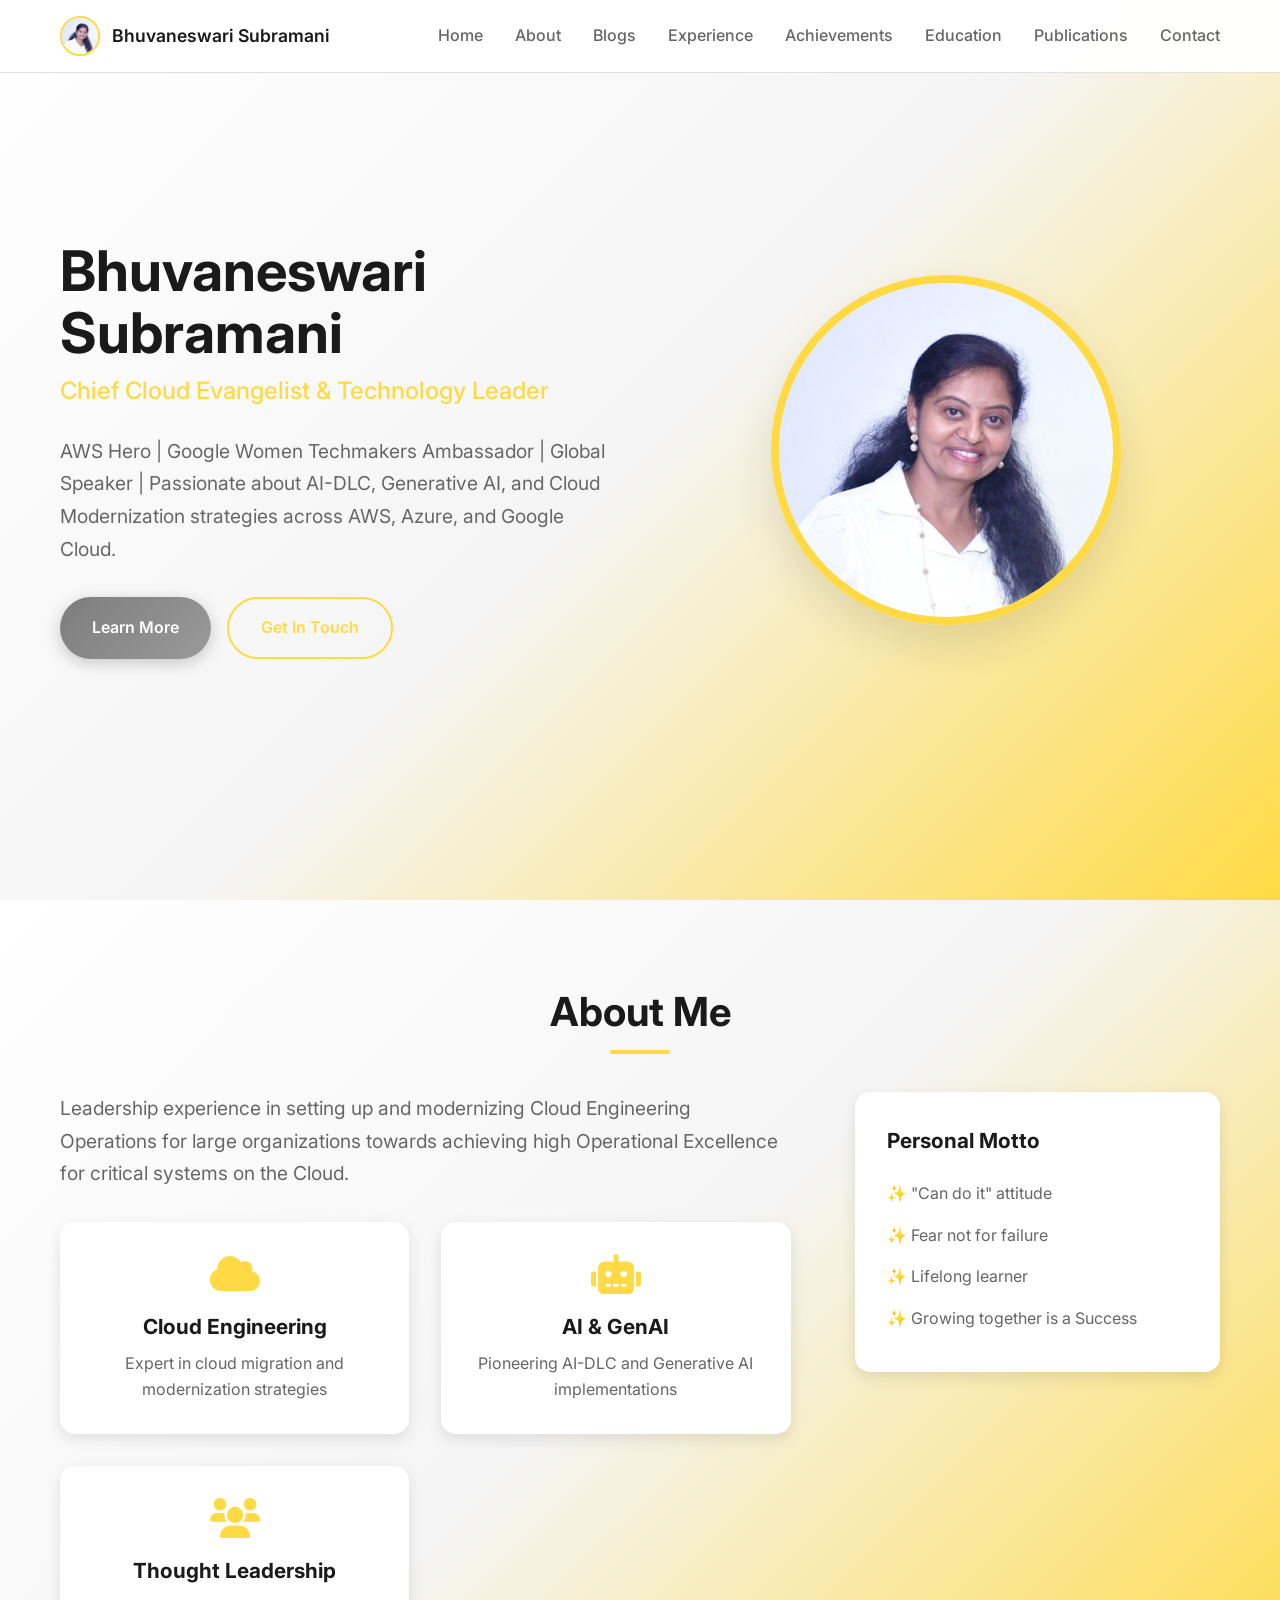
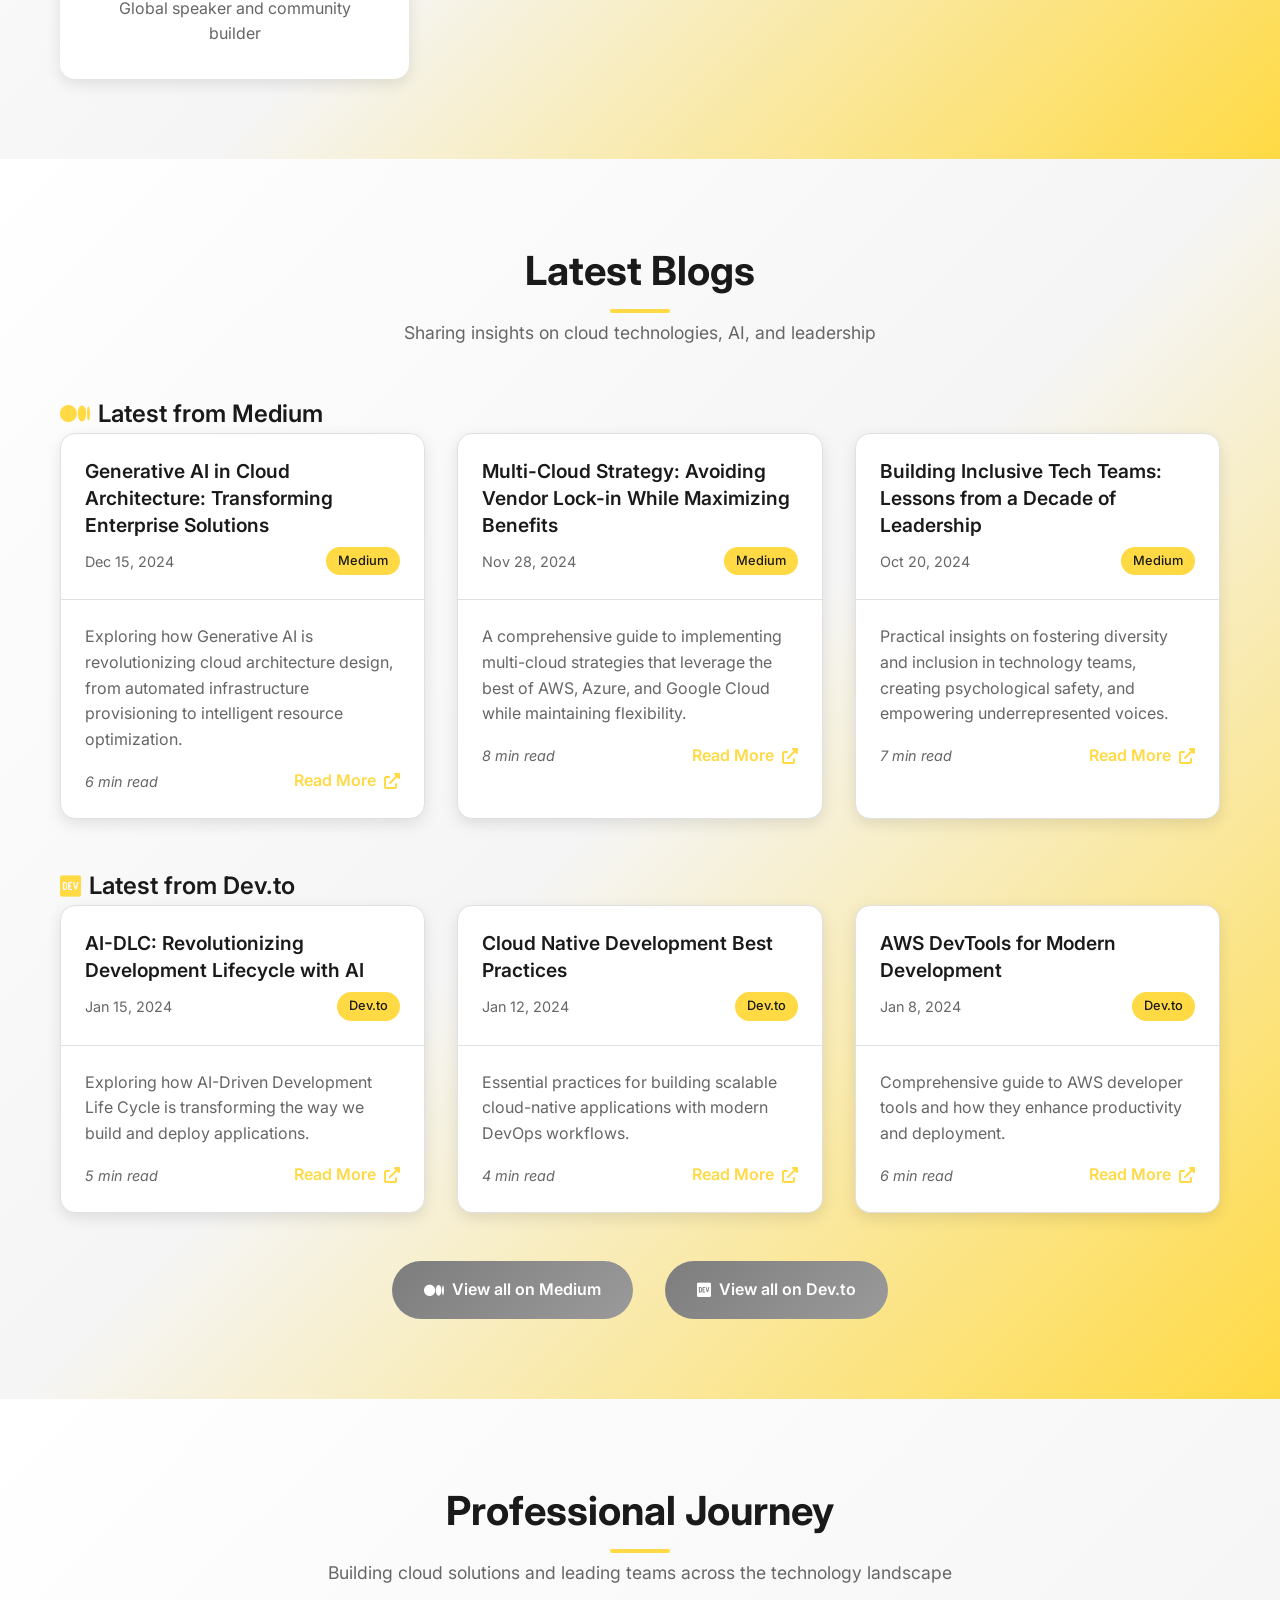
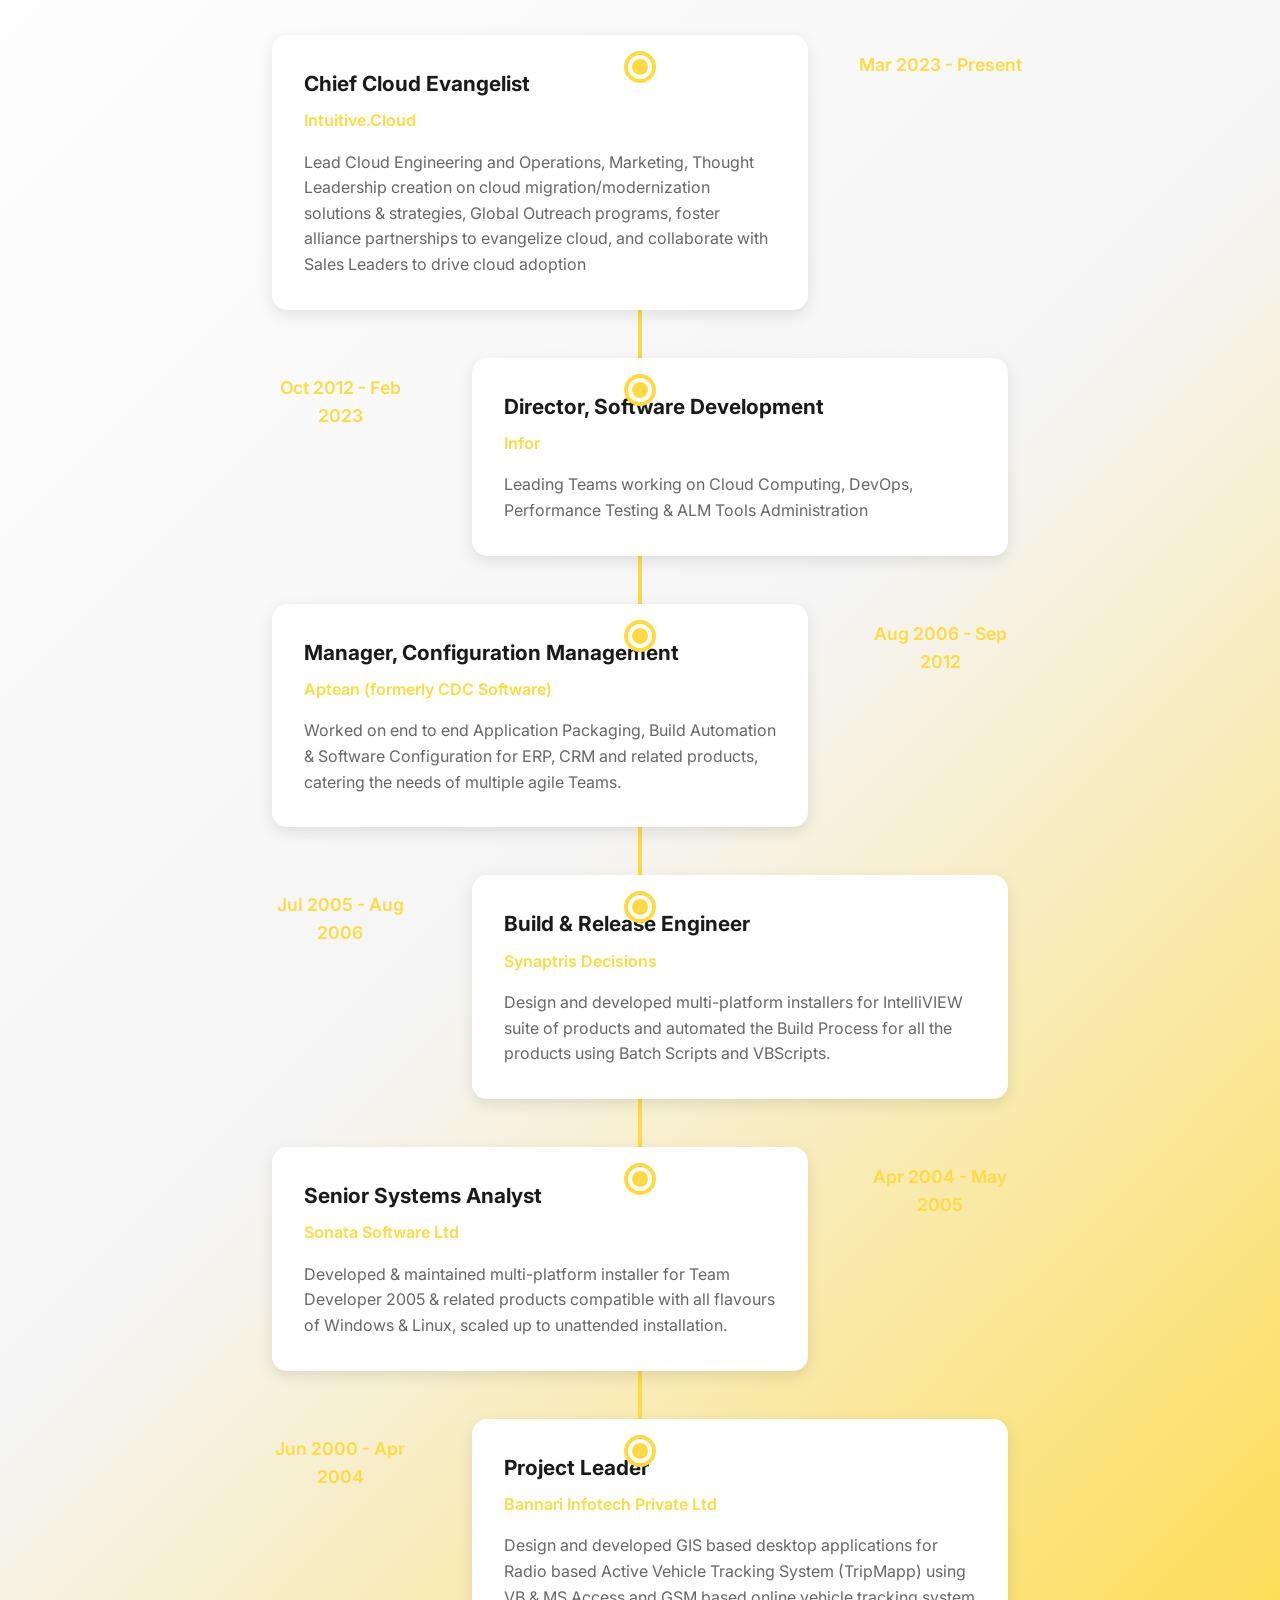
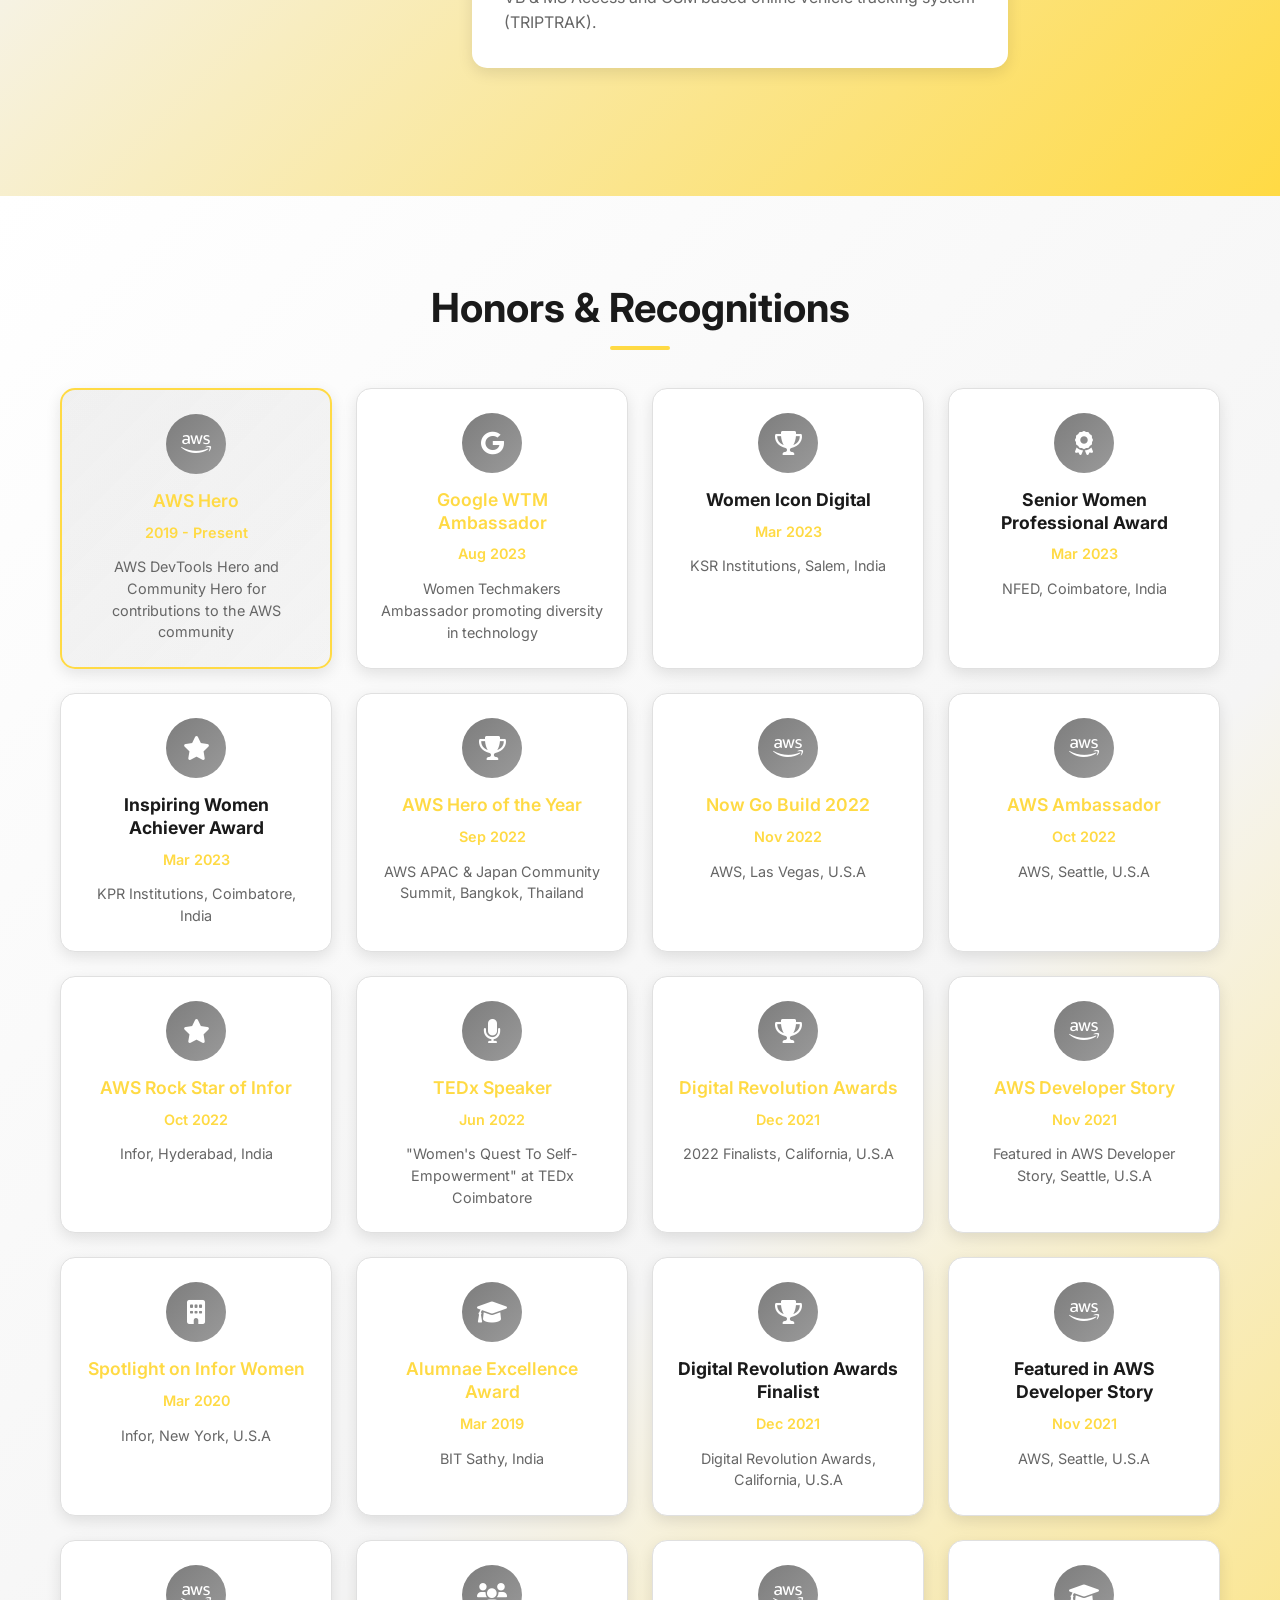
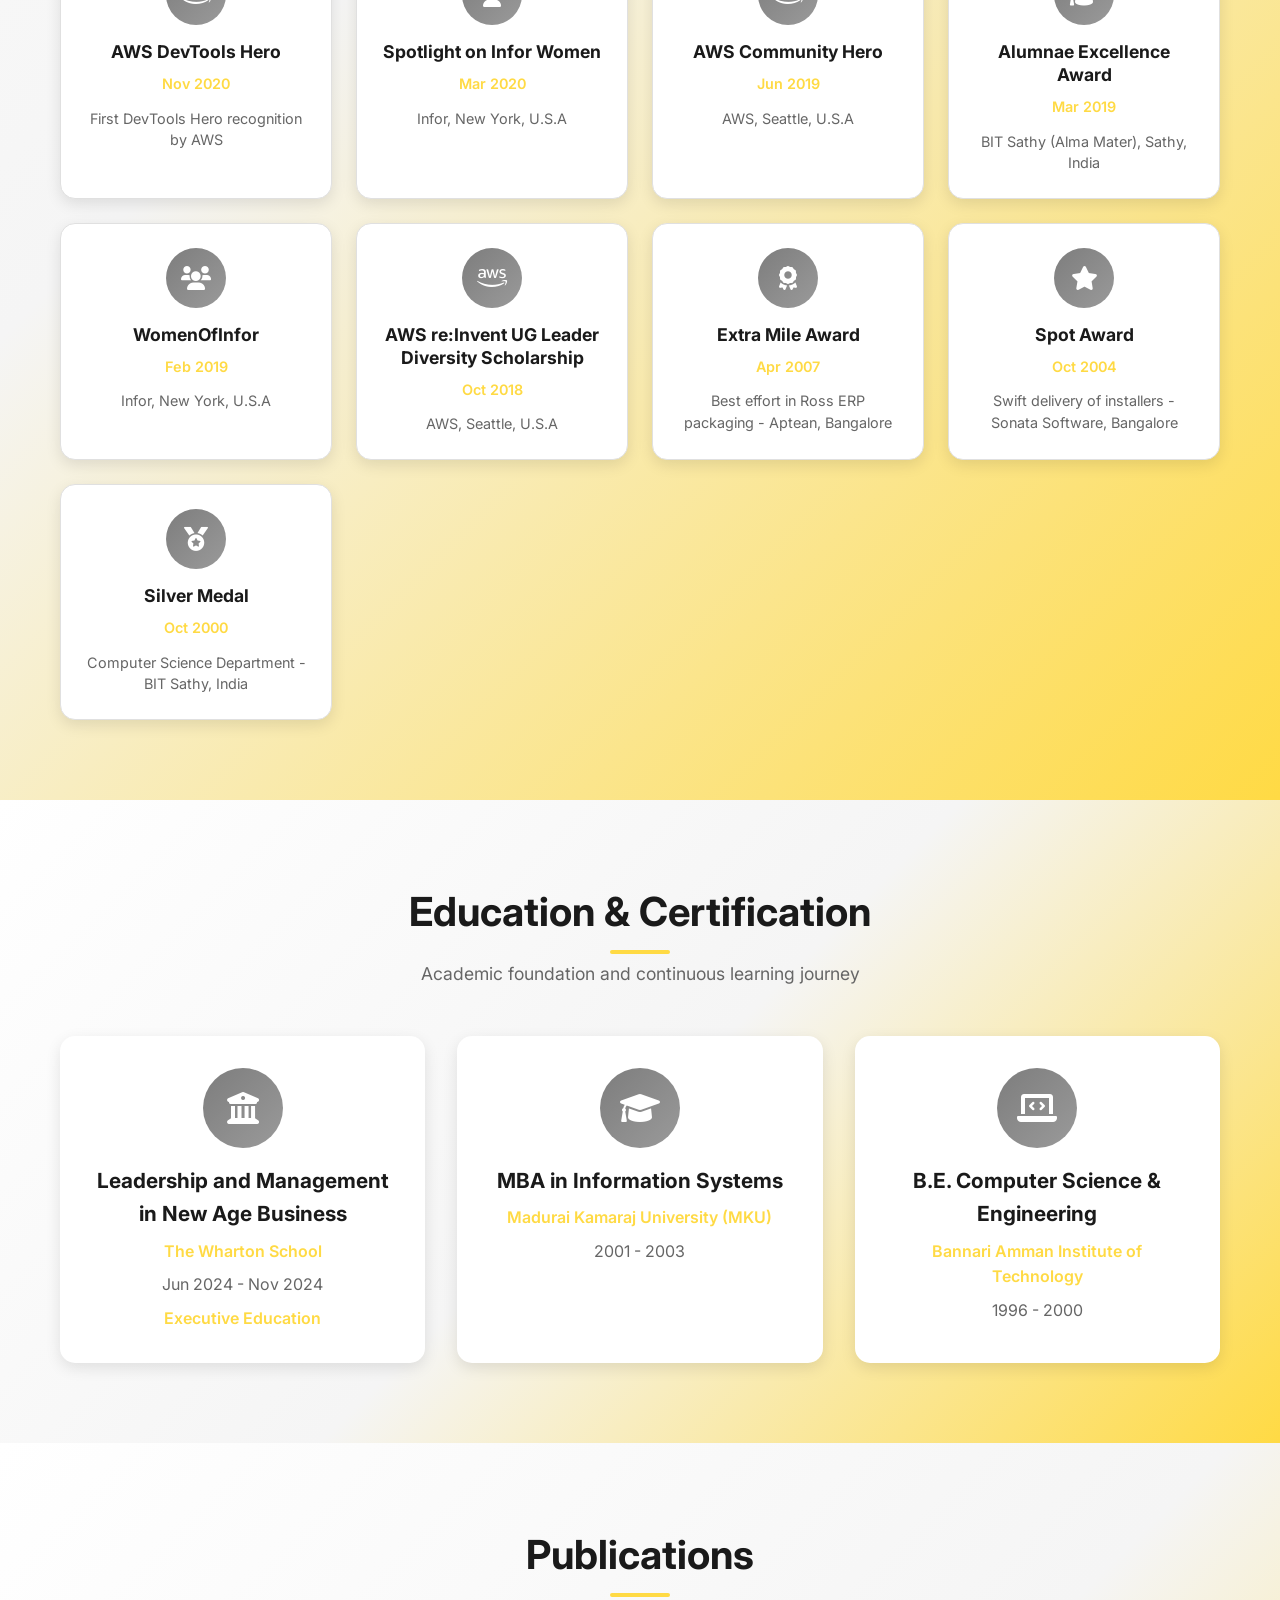
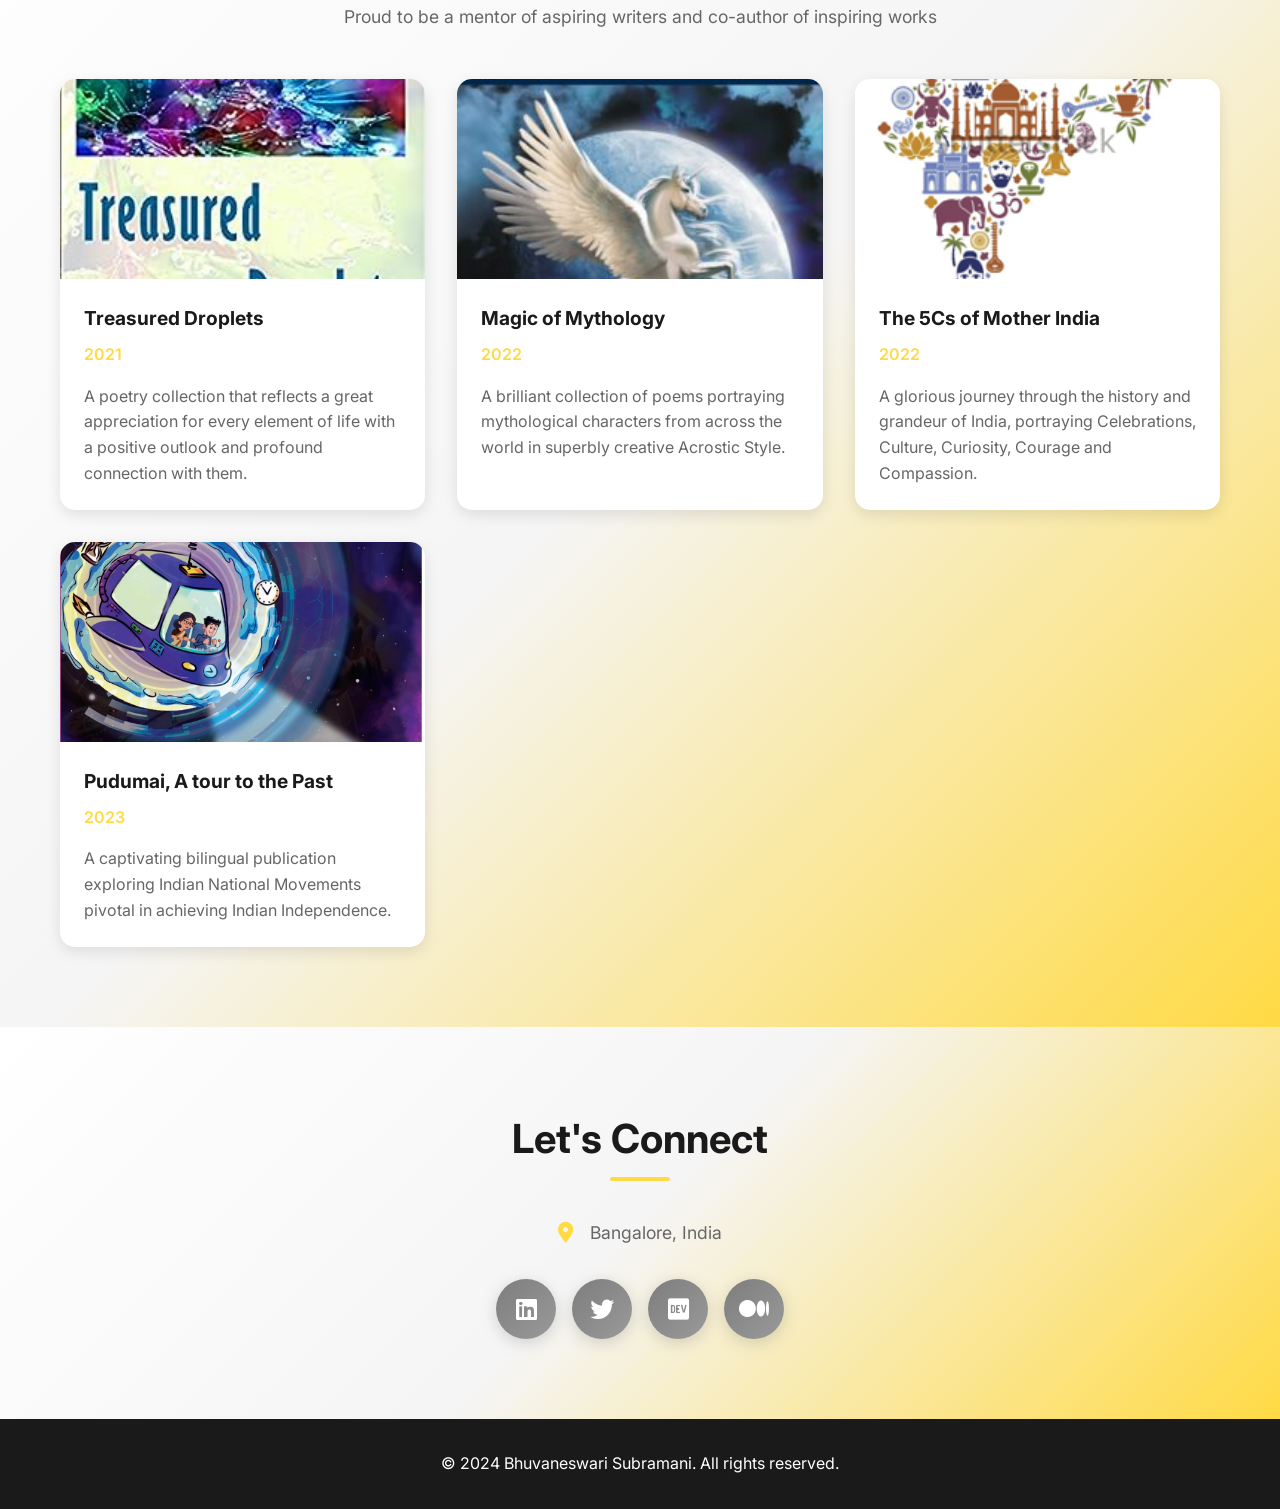
==== commit 42c91d0b: "Update index.html with file path corrections" ====
--- a/index.html
+++ b/index.html
@@ -164,7 +164,7 @@
                     <div class="timeline-date">Mar 2023 - Present</div>
                     <div class="timeline-content">
                         <h3>Chief Cloud Evangelist</h3>
-                        <p class="company">Saryoo Technologies</p>
+                        <p class="company">Intuitive.Cloud</p>
                         <p>Lead Cloud Engineering and Operations, Marketing, Thought Leadership creation on cloud migration/modernization solutions & strategies, Global Outreach programs, foster alliance partnerships to evangelize cloud, and collaborate with Sales Leaders to drive cloud adoption</p>
                     </div>
                 </div>
@@ -483,7 +483,6 @@
                     <h3>MBA in Information Systems</h3>
                     <p class="institution">Madurai Kamaraj University (MKU)</p>
                     <p class="year">2001 - 2003</p>
-                    <p class="grade">First Class</p>
                 </div>
 
                 <div class="education-card">
@@ -493,7 +492,6 @@
                     <h3>B.E. Computer Science & Engineering</h3>
                     <p class="institution">Bannari Amman Institute of Technology</p>
                     <p class="year">1996 - 2000</p>
-                    <p class="grade">Silver Medal - Department Topper</p>
                 </div>
             </div>
         </div>
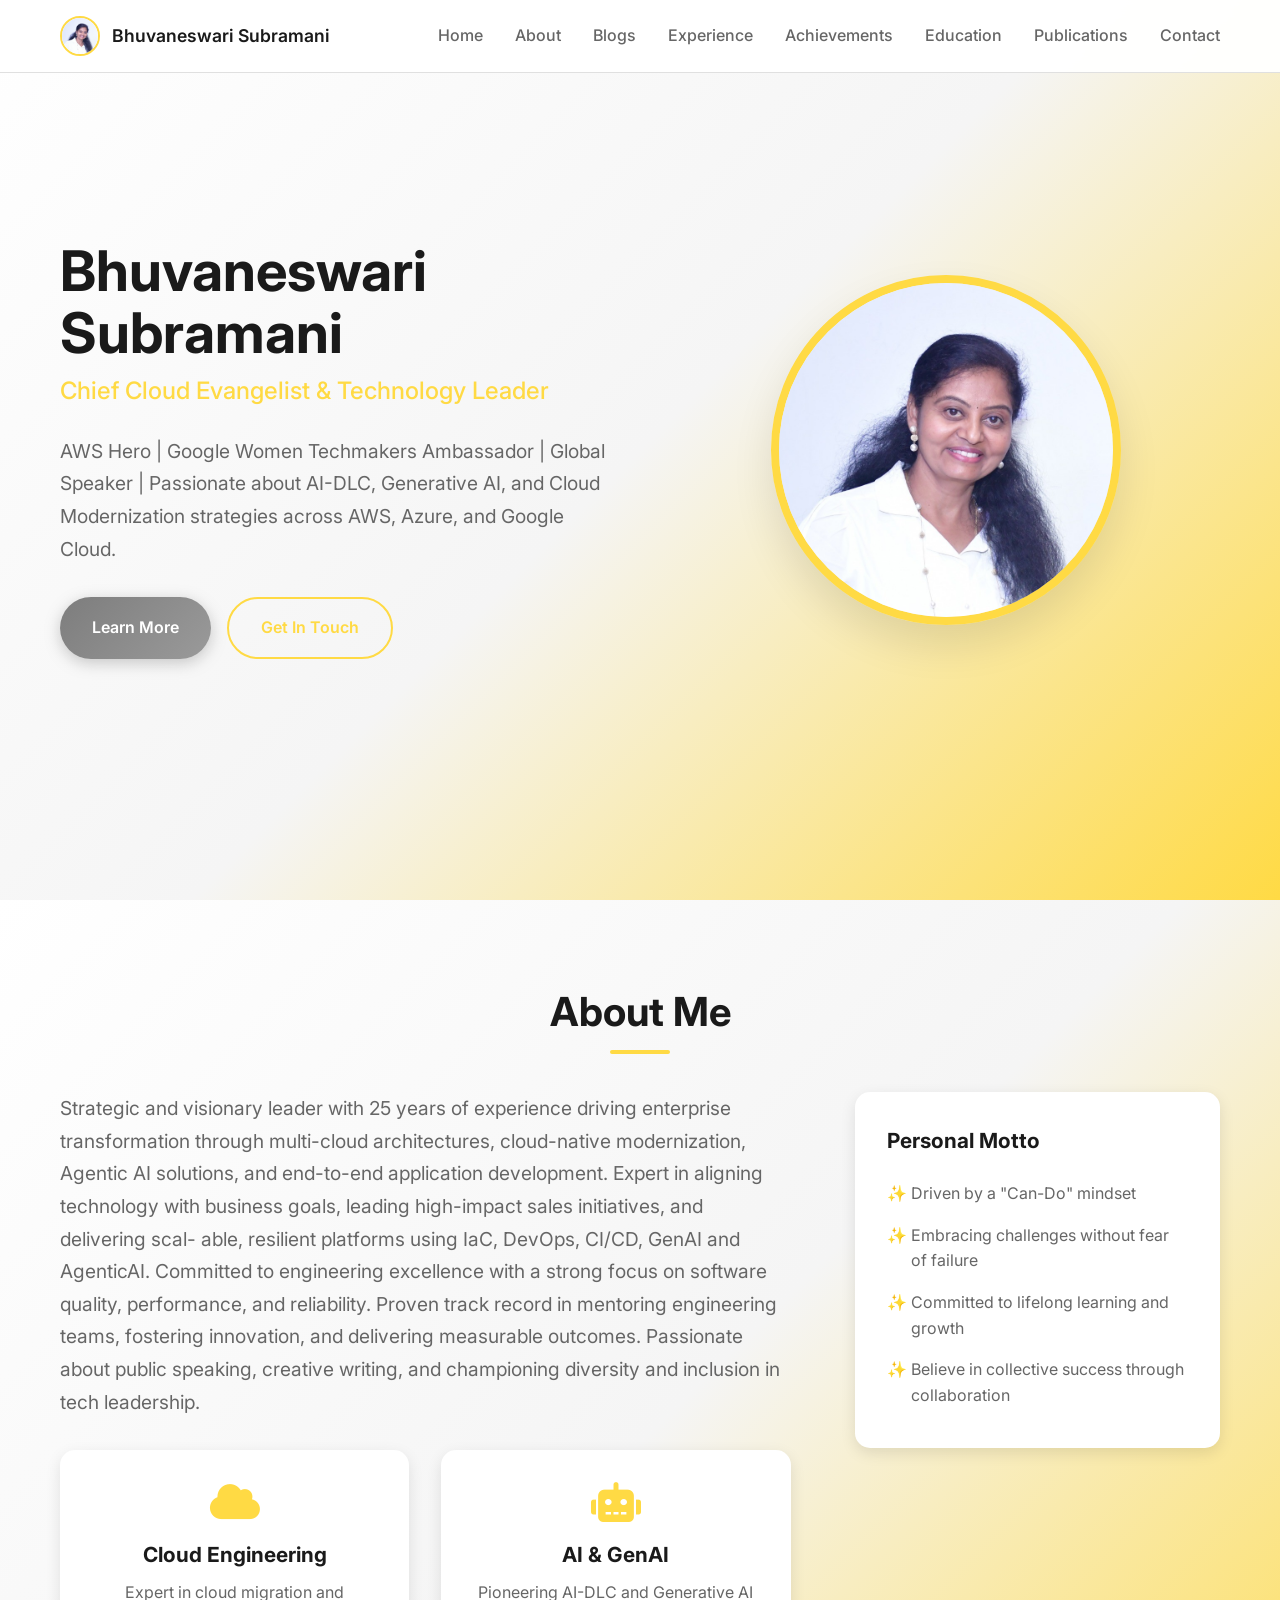
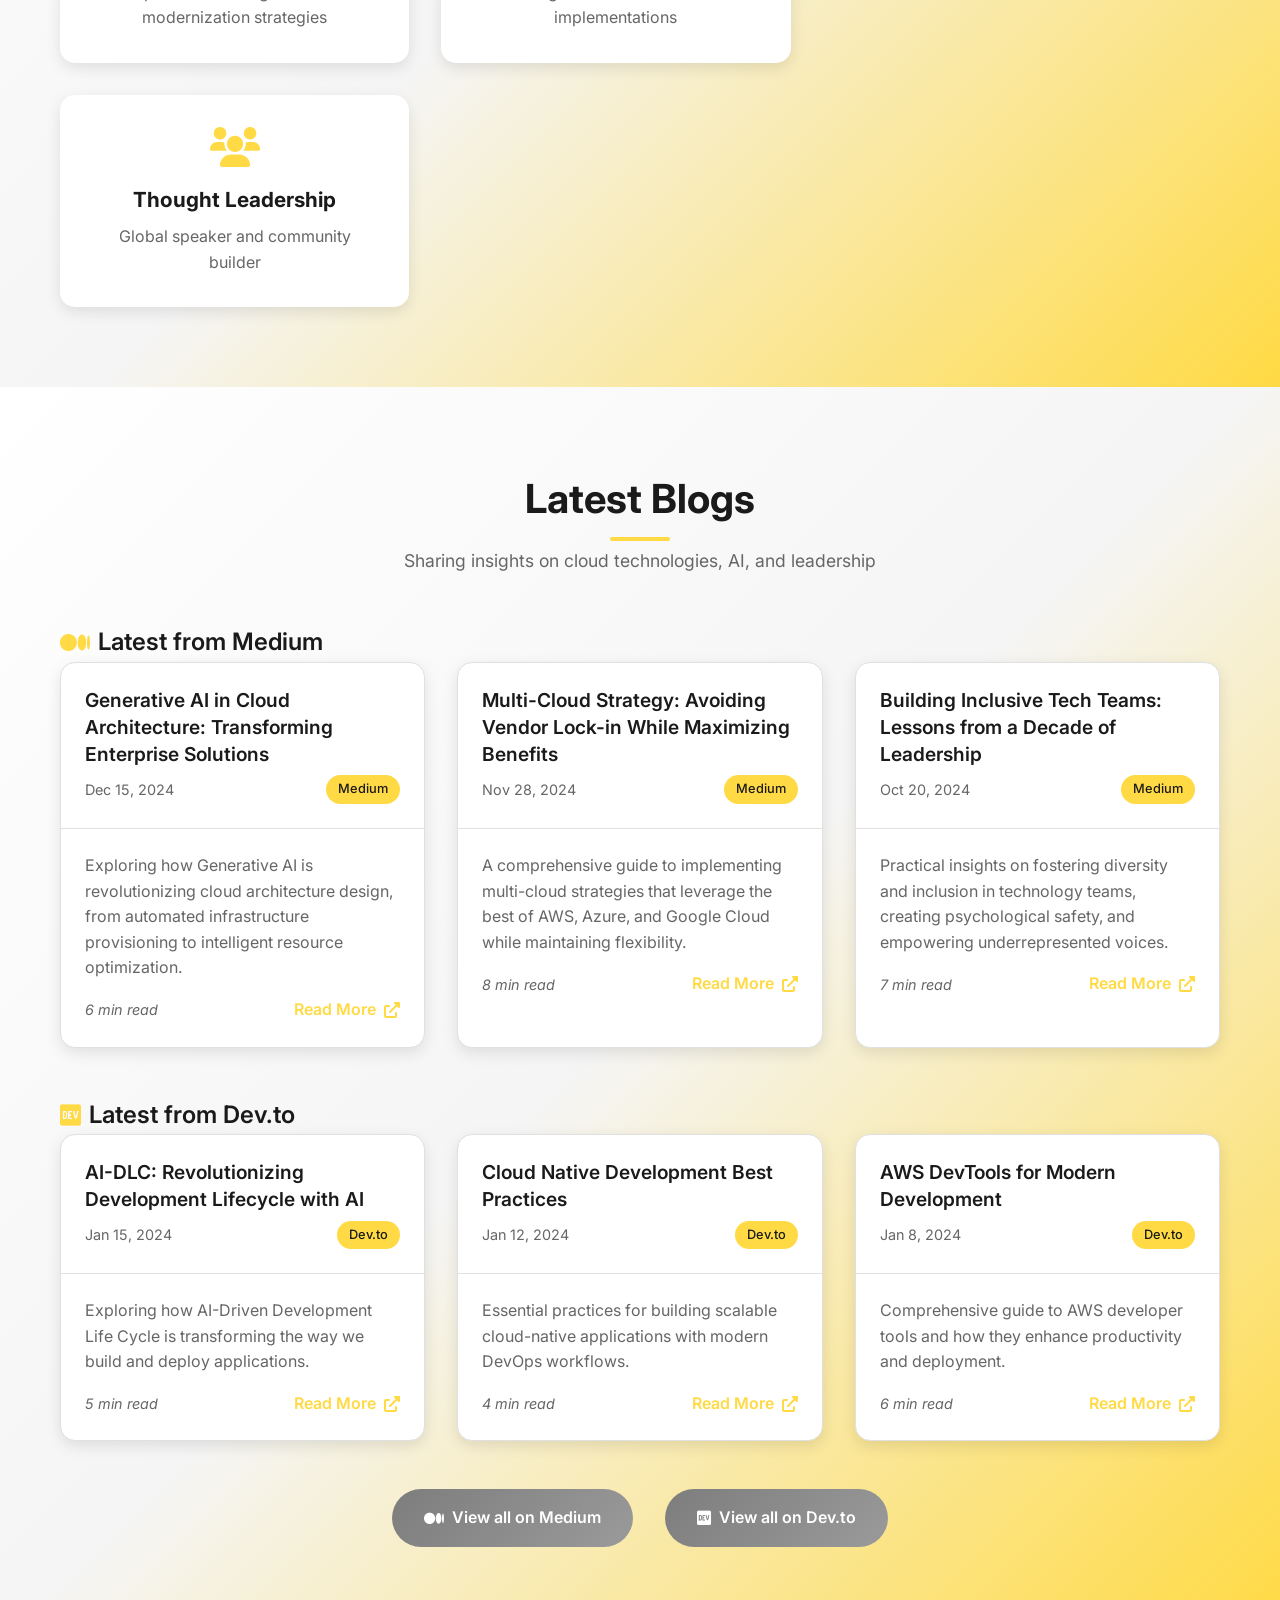
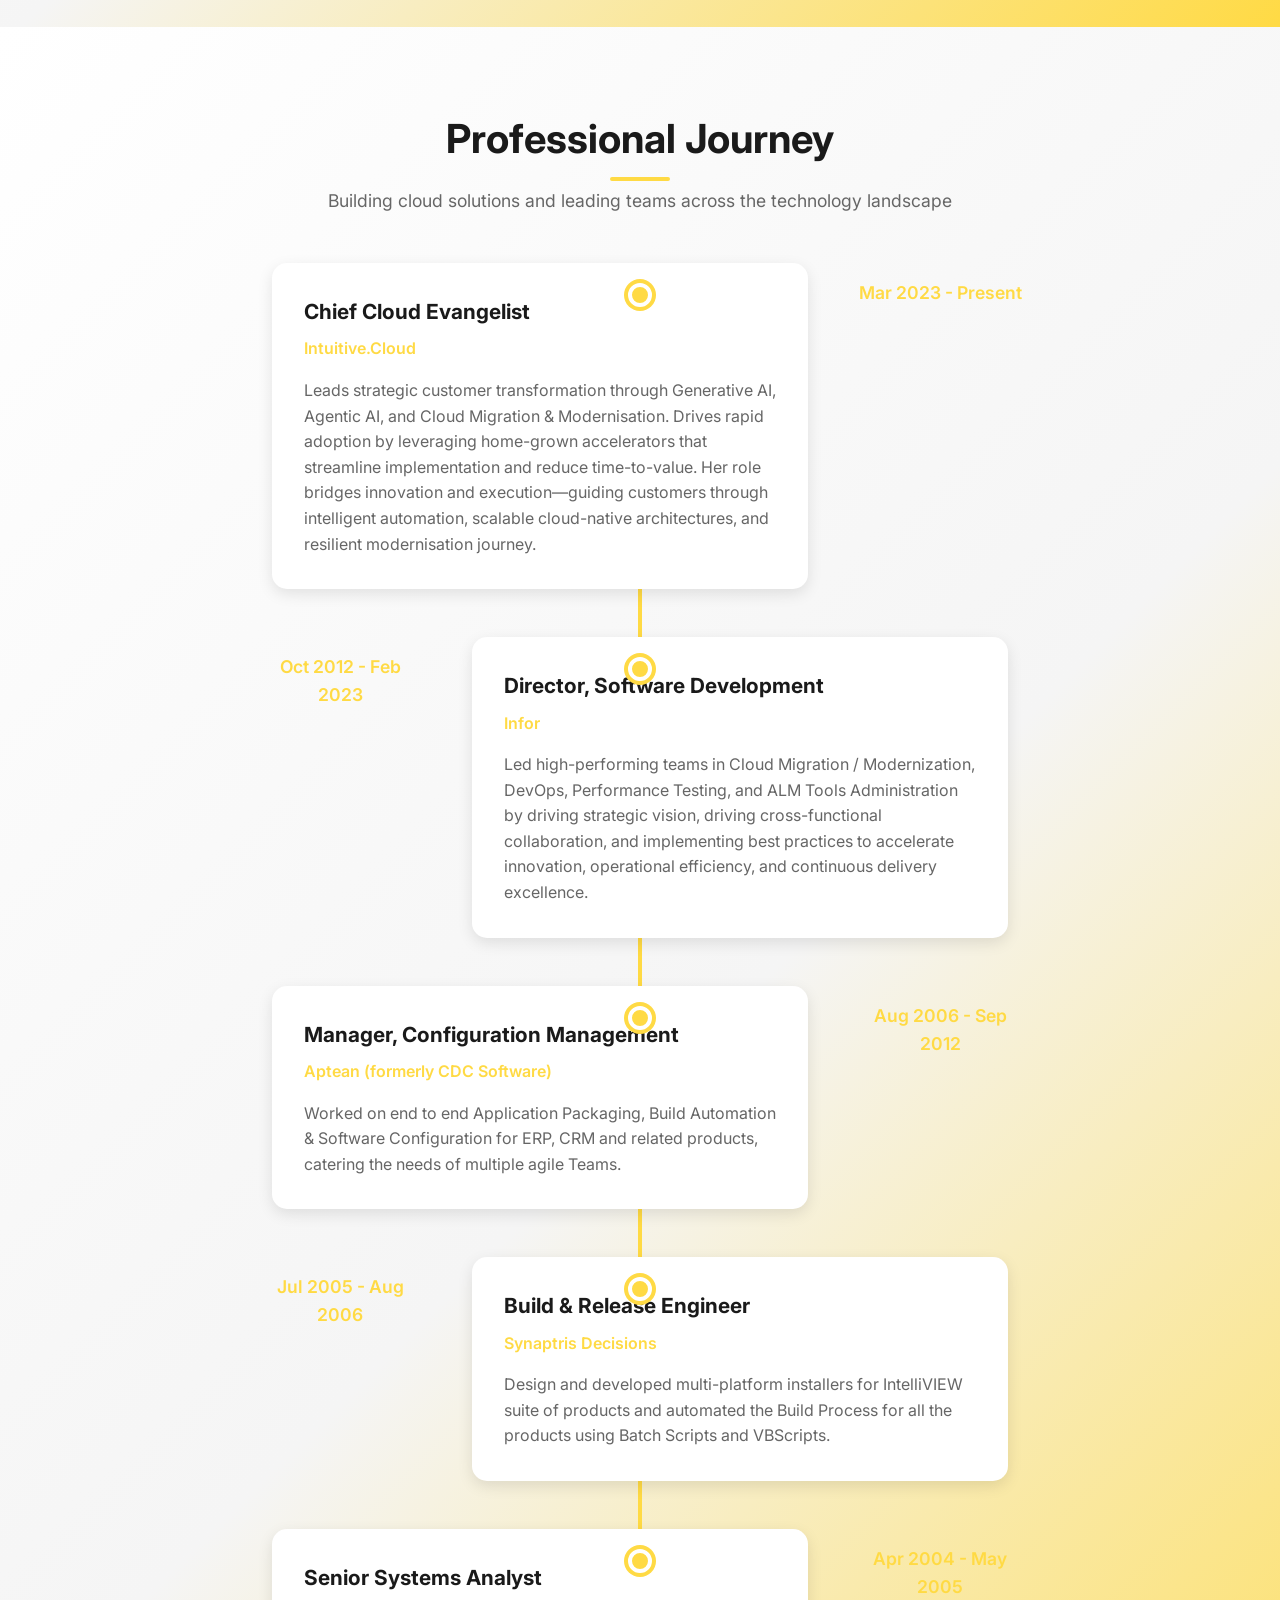
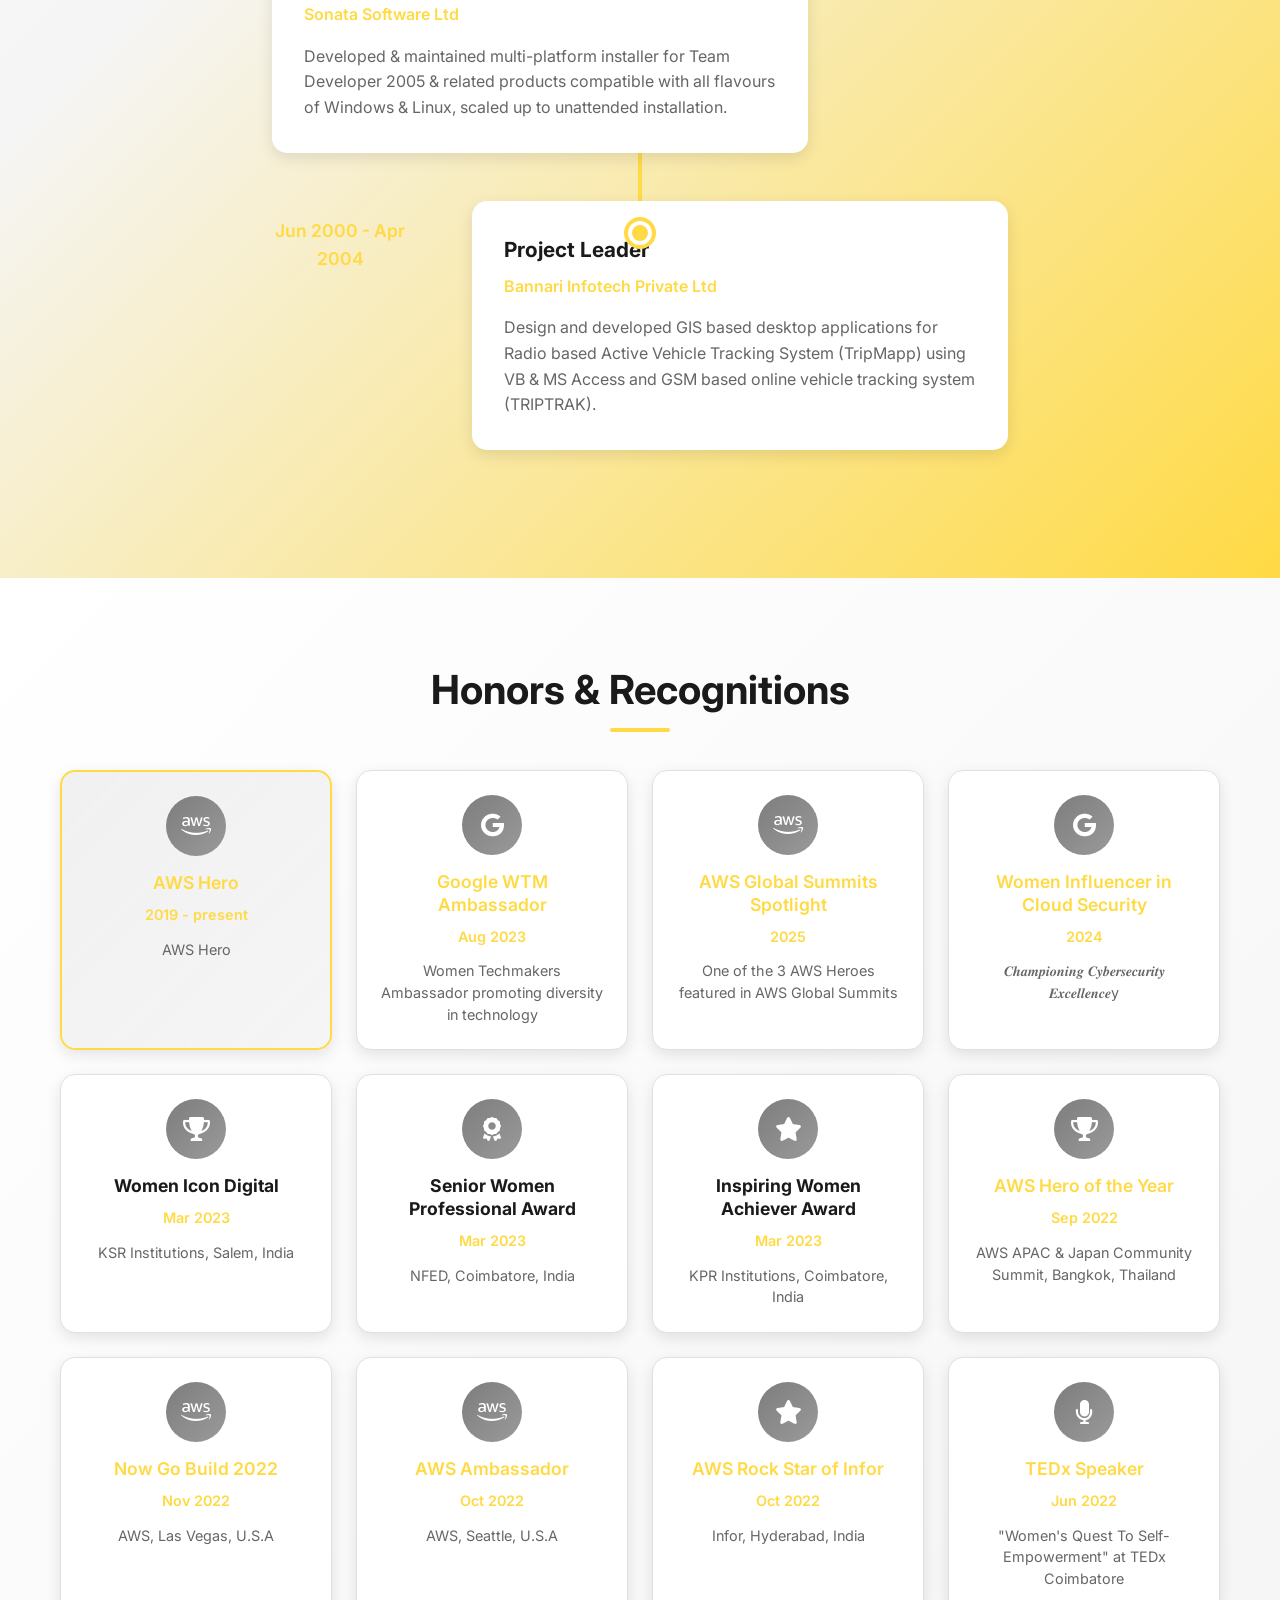
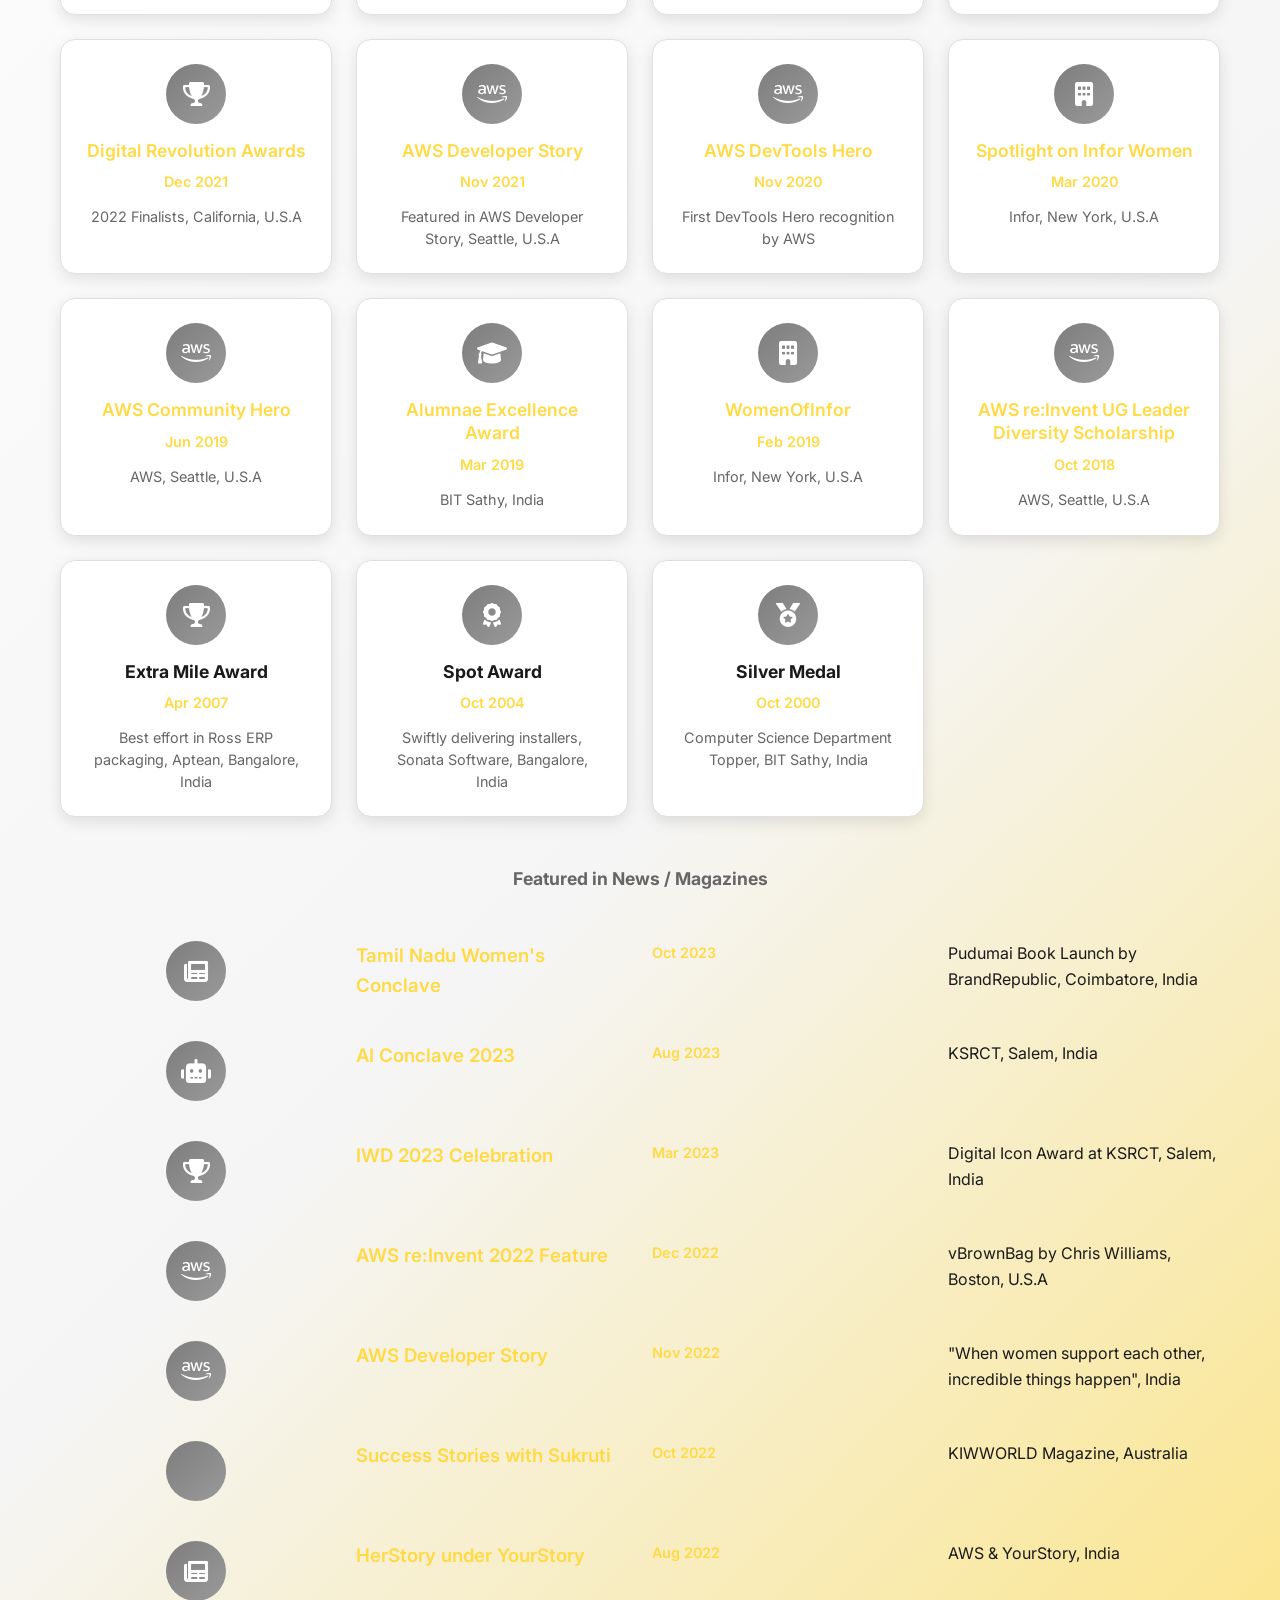
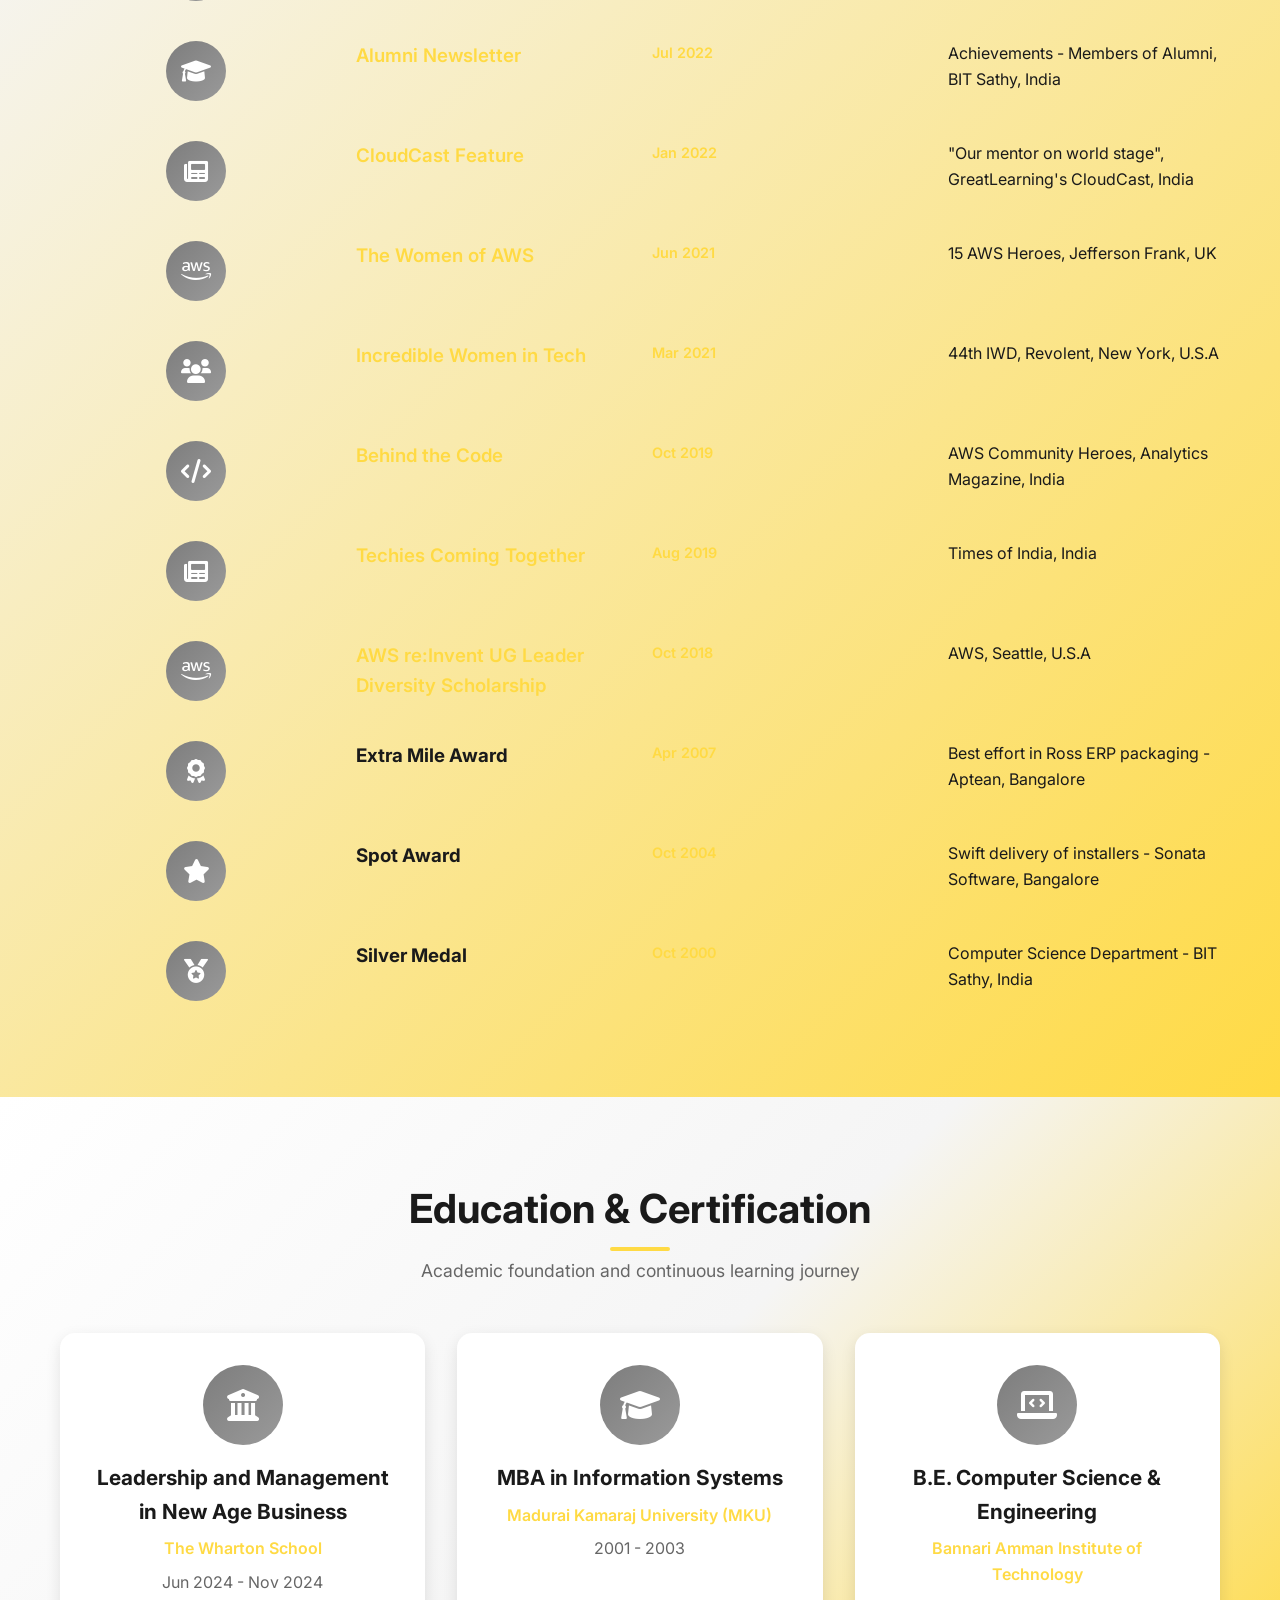
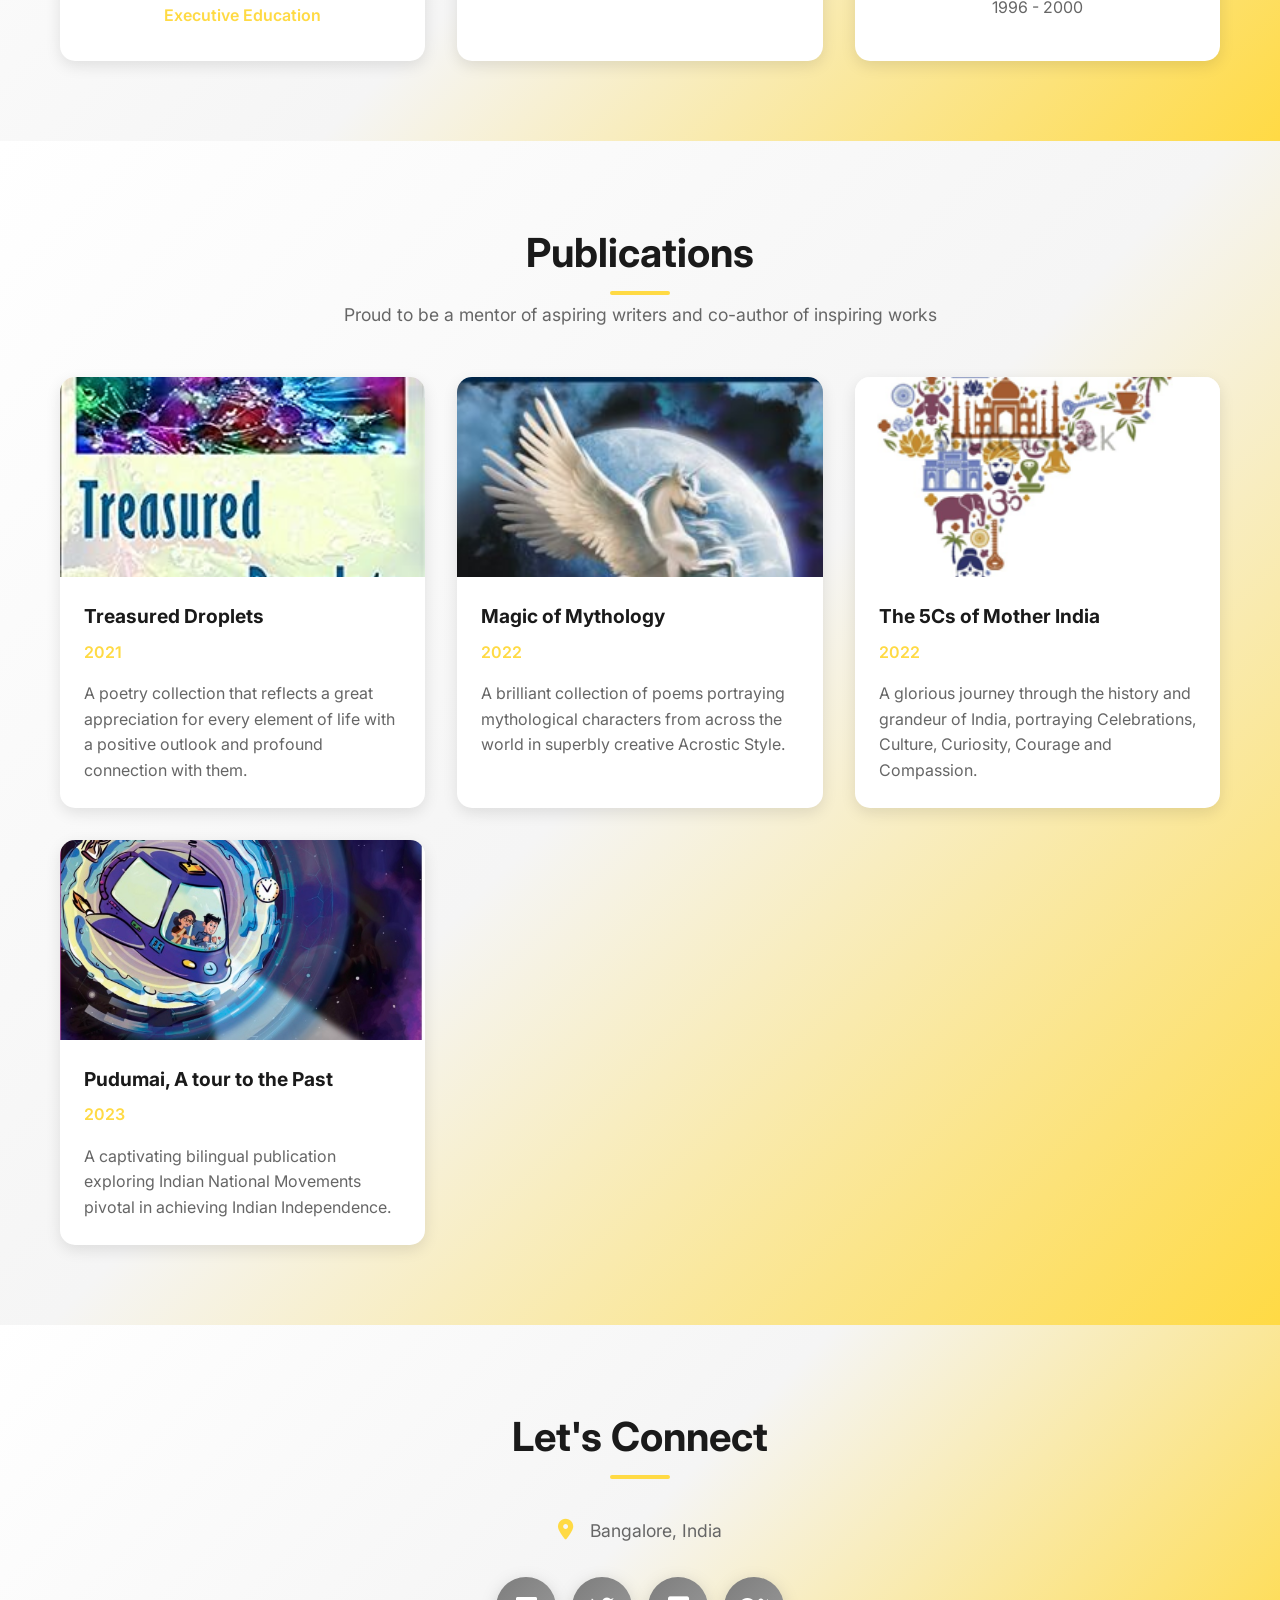
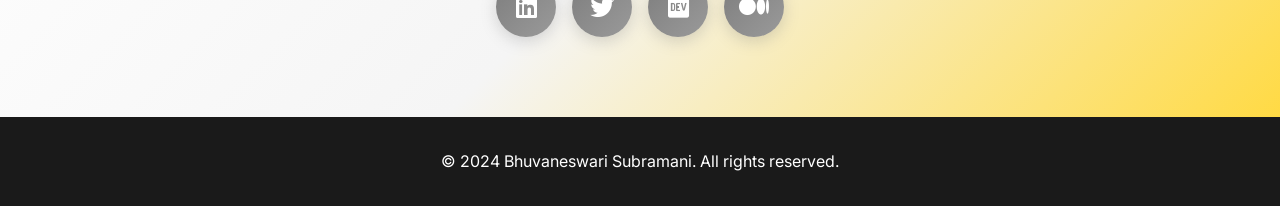
==== commit 0301251e: "Update honors section: fix chronological order, add missing awards, and add Featured in News/Magazin" ====
--- a/index.html
+++ b/index.html
@@ -82,8 +82,11 @@
             <div class="about-content">
                 <div class="about-text">
                     <p class="about-intro">
-                        Leadership experience in setting up and modernizing Cloud Engineering Operations for large 
-                        organizations towards achieving high Operational Excellence for critical systems on the Cloud.
+                        Strategic and visionary leader with 25 years of experience driving enterprise transformation through multi-cloud architectures, cloud-native modernization, Agentic
+AI solutions, and end-to-end application development. Expert in aligning technology with business goals, leading high-impact sales initiatives, and delivering scal-
+able, resilient platforms using IaC, DevOps, CI/CD, GenAI and AgenticAI. Committed to engineering excellence with a strong focus on software quality, performance,
+and reliability. Proven track record in mentoring engineering teams, fostering innovation, and delivering measurable outcomes. Passionate about public speaking,
+creative writing, and championing diversity and inclusion in tech leadership.
                     </p>
                     <div class="about-highlights">
                         <div class="highlight-item">
@@ -106,10 +109,10 @@
                 <div class="about-motto">
                     <h3>Personal Motto</h3>
                     <ul class="motto-list">
-                        <li>"Can do it" attitude</li>
-                        <li>Fear not for failure</li>
-                        <li>Lifelong learner</li>
-                        <li>Growing together is a Success</li>
+                        <li>Driven by a "Can-Do" mindset</li>
+                        <li>Embracing challenges without fear of failure</li>
+                        <li>Committed to lifelong learning and growth</li>
+                        <li>Believe in collective success through collaboration</li>
                     </ul>
                 </div>
             </div>
@@ -165,7 +168,7 @@
                     <div class="timeline-content">
                         <h3>Chief Cloud Evangelist</h3>
                         <p class="company">Intuitive.Cloud</p>
-                        <p>Lead Cloud Engineering and Operations, Marketing, Thought Leadership creation on cloud migration/modernization solutions & strategies, Global Outreach programs, foster alliance partnerships to evangelize cloud, and collaborate with Sales Leaders to drive cloud adoption</p>
+                        <p>Leads strategic customer transformation through Generative AI, Agentic AI, and Cloud Migration & Modernisation. Drives rapid adoption by leveraging home-grown accelerators that streamline implementation and reduce time-to-value. Her role bridges innovation and execution—guiding customers through intelligent automation, scalable cloud-native architectures, and resilient modernisation journey.</p>
                     </div>
                 </div>
 
@@ -174,7 +177,7 @@
                     <div class="timeline-content">
                         <h3>Director, Software Development</h3>
                         <p class="company">Infor</p>
-                        <p>Leading Teams working on Cloud Computing, DevOps, Performance Testing & ALM Tools Administration</p>
+                        <p>Led high-performing teams in Cloud Migration / Modernization, DevOps, Performance Testing, and ALM Tools Administration by driving strategic vision, driving cross-functional collaboration, and implementing best practices to accelerate innovation, operational efficiency, and continuous delivery excellence.</p>
                     </div>
                 </div>
 
@@ -228,11 +231,11 @@
                         <i class="fab fa-aws"></i>
                     </div>
                     <h3><a href="https://aws.amazon.com/developer/community/heroes/bhuvaneswari-subramani/" target="_blank" class="blog-link">AWS Hero</a></h3>
-                    <p class="achievement-year">2019 - Present</p>
-                    <p>AWS DevTools Hero and Community Hero for contributions to the AWS community</p>
-                </div>
-
-                <!-- 2023 Awards -->
+                    <p class="achievement-year">2019 - present</p>
+                    <p>AWS Hero</p>
+                </div>
+
+                <!-- 2024 Awards -->
                 <div class="achievement-card">
                     <div class="achievement-icon">
                         <i class="fab fa-google"></i>
@@ -244,6 +247,25 @@
 
                 <div class="achievement-card">
                     <div class="achievement-icon">
+                        <i class="fab fa-aws"></i>
+                    </div>
+                    <h3><a href="https://www.linkedin.com/pulse/from-community-contributor-global-spotlight-my-aws-2017-subramani-djmtc" target="_blank" class="blog-link">AWS Global Summits Spotlight</a></h3>
+                    <p class="achievement-year">2025</p>
+                    <p>One of the 3 AWS Heroes featured in AWS Global Summits</p>
+                </div>
+
+                <!-- 2024 Awards -->
+                <div class="achievement-card">
+                    <div class="achievement-icon">
+                        <i class="fab fa-google"></i>
+                    </div>
+                    <h3><a href="https://www.linkedin.com/posts/bhuvanas_cybersecurity-cloudsecurity-womenintech-activity-7275053677755666432-ICNw" target="_blank" class="blog-link">Women Influencer in Cloud Security</a></h3>
+                    <p class="achievement-year">2024</p>
+                    <p>𝑪𝒉𝒂𝒎𝒑𝒊𝒐𝒏𝒊𝒏𝒈 𝑪𝒚𝒃𝒆𝒓𝒔𝒆𝒄𝒖𝒓𝒊𝒕𝒚 𝑬𝒙𝒄𝒆𝒍𝒍𝒆𝒏𝒄𝒆y</p>
+                </div>
+
+                <div class="achievement-card">
+                    <div class="achievement-icon">
                         <i class="fas fa-trophy"></i>
                     </div>
                     <h3>Women Icon Digital</h3>
@@ -337,11 +359,29 @@
                 <!-- 2019-2020 Awards -->
                 <div class="achievement-card">
                     <div class="achievement-icon">
+                        <i class="fab fa-aws"></i>
+                    </div>
+                    <h3><a href="https://aws.amazon.com/blogs/aws/meet-the-newest-aws-heroes-including-the-first-devtools-heroes/" target="_blank" class="blog-link">AWS DevTools Hero</a></h3>
+                    <p class="achievement-year">Nov 2020</p>
+                    <p>First DevTools Hero recognition by AWS</p>
+                </div>
+
+                <div class="achievement-card">
+                    <div class="achievement-icon">
                         <i class="fas fa-building"></i>
                     </div>
-                    <h3><a href="./docs/IWD-Spotlight-on-Infor-Women-Mar2020.pdf" target="_blank" class="blog-link">Spotlight on Infor Women</a></h3>
+                    <h3><a href="docs/IWD-Spotlight-on-Infor-Women-Mar2020.pdf" target="_blank" class="blog-link">Spotlight on Infor Women</a></h3>
                     <p class="achievement-year">Mar 2020</p>
                     <p>Infor, New York, U.S.A</p>
+                </div>
+
+                <div class="achievement-card">
+                    <div class="achievement-icon">
+                        <i class="fab fa-aws"></i>
+                    </div>
+                    <h3><a href="https://aws.amazon.com/blogs/aws/meet-the-newest-aws-heroes-june-2019/" target="_blank" class="blog-link">AWS Community Hero</a></h3>
+                    <p class="achievement-year">Jun 2019</p>
+                    <p>AWS, Seattle, U.S.A</p>
                 </div>
 
                 <div class="achievement-card">
@@ -352,108 +392,175 @@
                     <p class="achievement-year">Mar 2019</p>
                     <p>BIT Sathy, India</p>
                 </div>
-                <div class="achievement-card">
-                    <div class="achievement-icon">
-                        <i class="fas fa-trophy"></i>
-                    </div>
-                    <h3>Digital Revolution Awards Finalist</h3>
-                    <p class="achievement-year">Dec 2021</p>
-                    <p>Digital Revolution Awards, California, U.S.A</p>
-                </div>
-
-                <div class="achievement-card">
-                    <div class="achievement-icon">
-                        <i class="fab fa-aws"></i>
-                    </div>
-                    <h3>Featured in AWS Developer Story</h3>
-                    <p class="achievement-year">Nov 2021</p>
-                    <p>AWS, Seattle, U.S.A</p>
-                </div>
-
-                <!-- 2020 Awards -->
-                <div class="achievement-card">
-                    <div class="achievement-icon">
-                        <i class="fab fa-aws"></i>
-                    </div>
-                    <h3>AWS DevTools Hero</h3>
-                    <p class="achievement-year">Nov 2020</p>
-                    <p>First DevTools Hero recognition by AWS</p>
-                </div>
-
-                <div class="achievement-card">
-                    <div class="achievement-icon">
-                        <i class="fas fa-users"></i>
-                    </div>
-                    <h3>Spotlight on Infor Women</h3>
-                    <p class="achievement-year">Mar 2020</p>
-                    <p>Infor, New York, U.S.A</p>
-                </div>
-
-                <!-- 2019 Awards -->
-                <div class="achievement-card">
-                    <div class="achievement-icon">
-                        <i class="fab fa-aws"></i>
-                    </div>
-                    <h3>AWS Community Hero</h3>
-                    <p class="achievement-year">Jun 2019</p>
-                    <p>AWS, Seattle, U.S.A</p>
-                </div>
-
-                <div class="achievement-card">
-                    <div class="achievement-icon">
-                        <i class="fas fa-graduation-cap"></i>
-                    </div>
-                    <h3>Alumnae Excellence Award</h3>
-                    <p class="achievement-year">Mar 2019</p>
-                    <p>BIT Sathy (Alma Mater), Sathy, India</p>
-                </div>
-
-                <div class="achievement-card">
-                    <div class="achievement-icon">
-                        <i class="fas fa-users"></i>
-                    </div>
-                    <h3>WomenOfInfor</h3>
+
+                <div class="achievement-card">
+                    <div class="achievement-icon">
+                        <i class="fas fa-building"></i>
+                    </div>
+                    <h3><a href="docs/InforDir-WomenOfInfor-Feb2019.pdf" target="_blank" class="blog-link">WomenOfInfor</a></h3>
                     <p class="achievement-year">Feb 2019</p>
                     <p>Infor, New York, U.S.A</p>
                 </div>
 
-                <!-- 2018 Awards -->
-                <div class="achievement-card">
-                    <div class="achievement-icon">
-                        <i class="fab fa-aws"></i>
-                    </div>
-                    <h3>AWS re:Invent UG Leader Diversity Scholarship</h3>
+                <div class="achievement-card">
+                    <div class="achievement-icon">
+                        <i class="fab fa-aws"></i>
+                    </div>
+                    <h3><a href="https://aws.amazon.com/blogs/publicsector/meet-the-women-building-aws-technical-communities-around-the-world/" target="_blank" class="blog-link">AWS re:Invent UG Leader Diversity Scholarship</a></h3>
                     <p class="achievement-year">Oct 2018</p>
                     <p>AWS, Seattle, U.S.A</p>
                 </div>
 
                 <!-- Earlier Awards -->
                 <div class="achievement-card">
+                    <div class="achievement-icon">
+                        <i class="fas fa-trophy"></i>
+                    </div>
+                    <h3>Extra Mile Award</h3>
+                    <p class="achievement-year">Apr 2007</p>
+                    <p>Best effort in Ross ERP packaging, Aptean, Bangalore, India</p>
+                </div>
+
+                <div class="achievement-card">
+                    <div class="achievement-icon">
+                        <i class="fas fa-award"></i>
+                    </div>
+                    <h3>Spot Award</h3>
+                    <p class="achievement-year">Oct 2004</p>
+                    <p>Swiftly delivering installers, Sonata Software, Bangalore, India</p>
+                </div>
+
+                <div class="achievement-card">
+                    <div class="achievement-icon">
+                        <i class="fas fa-medal"></i>
+                    </div>
+                    <h3>Silver Medal</h3>
+                    <p class="achievement-year">Oct 2000</p>
+                    <p>Computer Science Department Topper, BIT Sathy, India</p>
+                </div>
+            </div>
+
+            <!-- Featured in News / Magazines Subsection -->
+            <h3 class="section-subtitle" style="margin-top: 3rem; margin-bottom: 2rem;">Featured in News / Magazines</h3>
+            <div class="achievements-grid">
+                    <div class="achievement-icon">
+                        <i class="fas fa-newspaper"></i>
+                    </div>
+                    <h3><a href="https://www.covaimail.com/?p=97351" target="_blank" class="blog-link">Tamil Nadu Women's Conclave</a></h3>
+                    <p class="achievement-year">Oct 2023</p>
+                    <p>Pudumai Book Launch by BrandRepublic, Coimbatore, India</p>
+
+                    <div class="achievement-icon">
+                        <i class="fas fa-robot"></i>
+                    </div>
+                    <h3><a href="https://www.covaimail.com/?p=97351" target="_blank" class="blog-link">AI Conclave 2023</a></h3>
+                    <p class="achievement-year">Aug 2023</p>
+                    <p>KSRCT, Salem, India</p>
+
+                    <div class="achievement-icon">
+                        <i class="fas fa-trophy"></i>
+                    </div>
+                    <h3><a href="https://www.covaimail.com/?p=97351" target="_blank" class="blog-link">IWD 2023 Celebration</a></h3>
+                    <p class="achievement-year">Mar 2023</p>
+                    <p>Digital Icon Award at KSRCT, Salem, India</p>
+            
+                    <div class="achievement-icon">
+                        <i class="fab fa-aws"></i>
+                    </div>
+                    <h3><a href="https://www.youtube.com/watch?v=nSzH-kCdxB4&list=PL2rC-8e38bUVrQ0lh5NUV0R7CopEXK0H7&index=13" target="_blank" class="blog-link">AWS re:Invent 2022 Feature</a></h3>
+                    <p class="achievement-year">Dec 2022</p>
+                    <p>vBrownBag by Chris Williams, Boston, U.S.A</p>
+             
+                    <div class="achievement-icon">
+                        <i class="fab fa-aws"></i>
+                    </div>
+                    <h3><a href="https://youtu.be/JdgK6H6Lf7s" target="_blank" class="blog-link">AWS Developer Story</a></h3>
+                    <p class="achievement-year">Nov 2022</p>
+                    <p>"When women support each other, incredible things happen", India</p>
+                
+                    <div class="achievement-icon">
+                        <i class="fas fa-magazine"></i>
+                    </div>
+                    <h3><a href="https://metvhls.akamaized.net/memag/oct2022new.pdf" target="_blank" class="blog-link">Success Stories with Sukruti</a></h3>
+                    <p class="achievement-year">Oct 2022</p>
+                    <p>KIWWORLD Magazine, Australia</p>
+                
+                    <div class="achievement-icon">
+                        <i class="fas fa-newspaper"></i>
+                    </div>
+                    <h3><a href="https://yourstory.com/herstory/2022/08/aws-hero-bhuvaneshwari-subramani-women-in-workforce" target="_blank" class="blog-link">HerStory under YourStory</a></h3>
+                    <p class="achievement-year">Aug 2022</p>
+                    <p>AWS & YourStory, India</p>
+              
+                    <div class="achievement-icon">
+                        <i class="fas fa-graduation-cap"></i>
+                    </div>
+                    <h3><a href="docs/BITSathy-Alumni-July2022.pdf" target="_blank" class="blog-link">Alumni Newsletter</a></h3>
+                    <p class="achievement-year">Jul 2022</p>
+                    <p>Achievements - Members of Alumni, BIT Sathy, India</p>
+               
+                    <div class="achievement-icon">
+                        <i class="fas fa-newspaper"></i>
+                    </div>
+                    <h3><a href="docs/GL-CloudCast-Jan2022.pdf" target="_blank" class="blog-link">CloudCast Feature</a></h3>
+                    <p class="achievement-year">Jan 2022</p>
+                    <p>"Our mentor on world stage", GreatLearning's CloudCast, India</p>
+               
+                    <div class="achievement-icon">
+                        <i class="fab fa-aws"></i>
+                    </div>
+                    <h3><a href="https://www.jeffersonfrank.com/insights/women-of-aws" target="_blank" class="blog-link">The Women of AWS</a></h3>
+                    <p class="achievement-year">Jun 2021</p>
+                    <p>15 AWS Heroes, Jefferson Frank, UK</p>
+                
+                    <div class="achievement-icon">
+                        <i class="fas fa-users"></i>
+                    </div>
+                    <h3><a href="https://www.revolentgroup.com/blog/44-women-in-tech-iwd/" target="_blank" class="blog-link">Incredible Women in Tech</a></h3>
+                    <p class="achievement-year">Mar 2021</p>
+                    <p>44th IWD, Revolent, New York, U.S.A</p>
+                
+                    <div class="achievement-icon">
+                        <i class="fas fa-code"></i>
+                    </div>
+                    <h3><a href="https://analyticsindiamag.com/behind-the-code-with-aws-community-heroes/" target="_blank" class="blog-link">Behind the Code</a></h3>
+                    <p class="achievement-year">Oct 2019</p>
+                    <p>AWS Community Heroes, Analytics Magazine, India</p>
+               
+                    <div class="achievement-icon">
+                        <i class="fas fa-newspaper"></i>
+                    </div>
+                    <h3><a href="https://timesofindia.indiatimes.com/business/india-business/techies-are-coming-together-to-program-a-geekier-nation/articleshow/70816677.cms" target="_blank" class="blog-link">Techies Coming Together</a></h3>
+                    <p class="achievement-year">Aug 2019</p>
+                    <p>Times of India, India</p>
+               
+                    <div class="achievement-icon">
+                        <i class="fab fa-aws"></i>
+                    </div>
+                    <h3><a href="https://aws.amazon.com/blogs/publicsector/meet-the-women-building-aws-technical-communities-around-the-world/" target="_blank" class="blog-link">AWS re:Invent UG Leader Diversity Scholarship</a></h3>
+                    <p class="achievement-year">Oct 2018</p>
+                    <p>AWS, Seattle, U.S.A</p>
+               
                     <div class="achievement-icon">
                         <i class="fas fa-award"></i>
                     </div>
                     <h3>Extra Mile Award</h3>
                     <p class="achievement-year">Apr 2007</p>
                     <p>Best effort in Ross ERP packaging - Aptean, Bangalore</p>
-                </div>
-
-                <div class="achievement-card">
+               
                     <div class="achievement-icon">
                         <i class="fas fa-star"></i>
                     </div>
                     <h3>Spot Award</h3>
                     <p class="achievement-year">Oct 2004</p>
                     <p>Swift delivery of installers - Sonata Software, Bangalore</p>
-                </div>
-
-                <div class="achievement-card">
+               
                     <div class="achievement-icon">
                         <i class="fas fa-medal"></i>
                     </div>
                     <h3>Silver Medal</h3>
                     <p class="achievement-year">Oct 2000</p>
                     <p>Computer Science Department - BIT Sathy, India</p>
-                </div>
             </div>
         </div>
     </section>
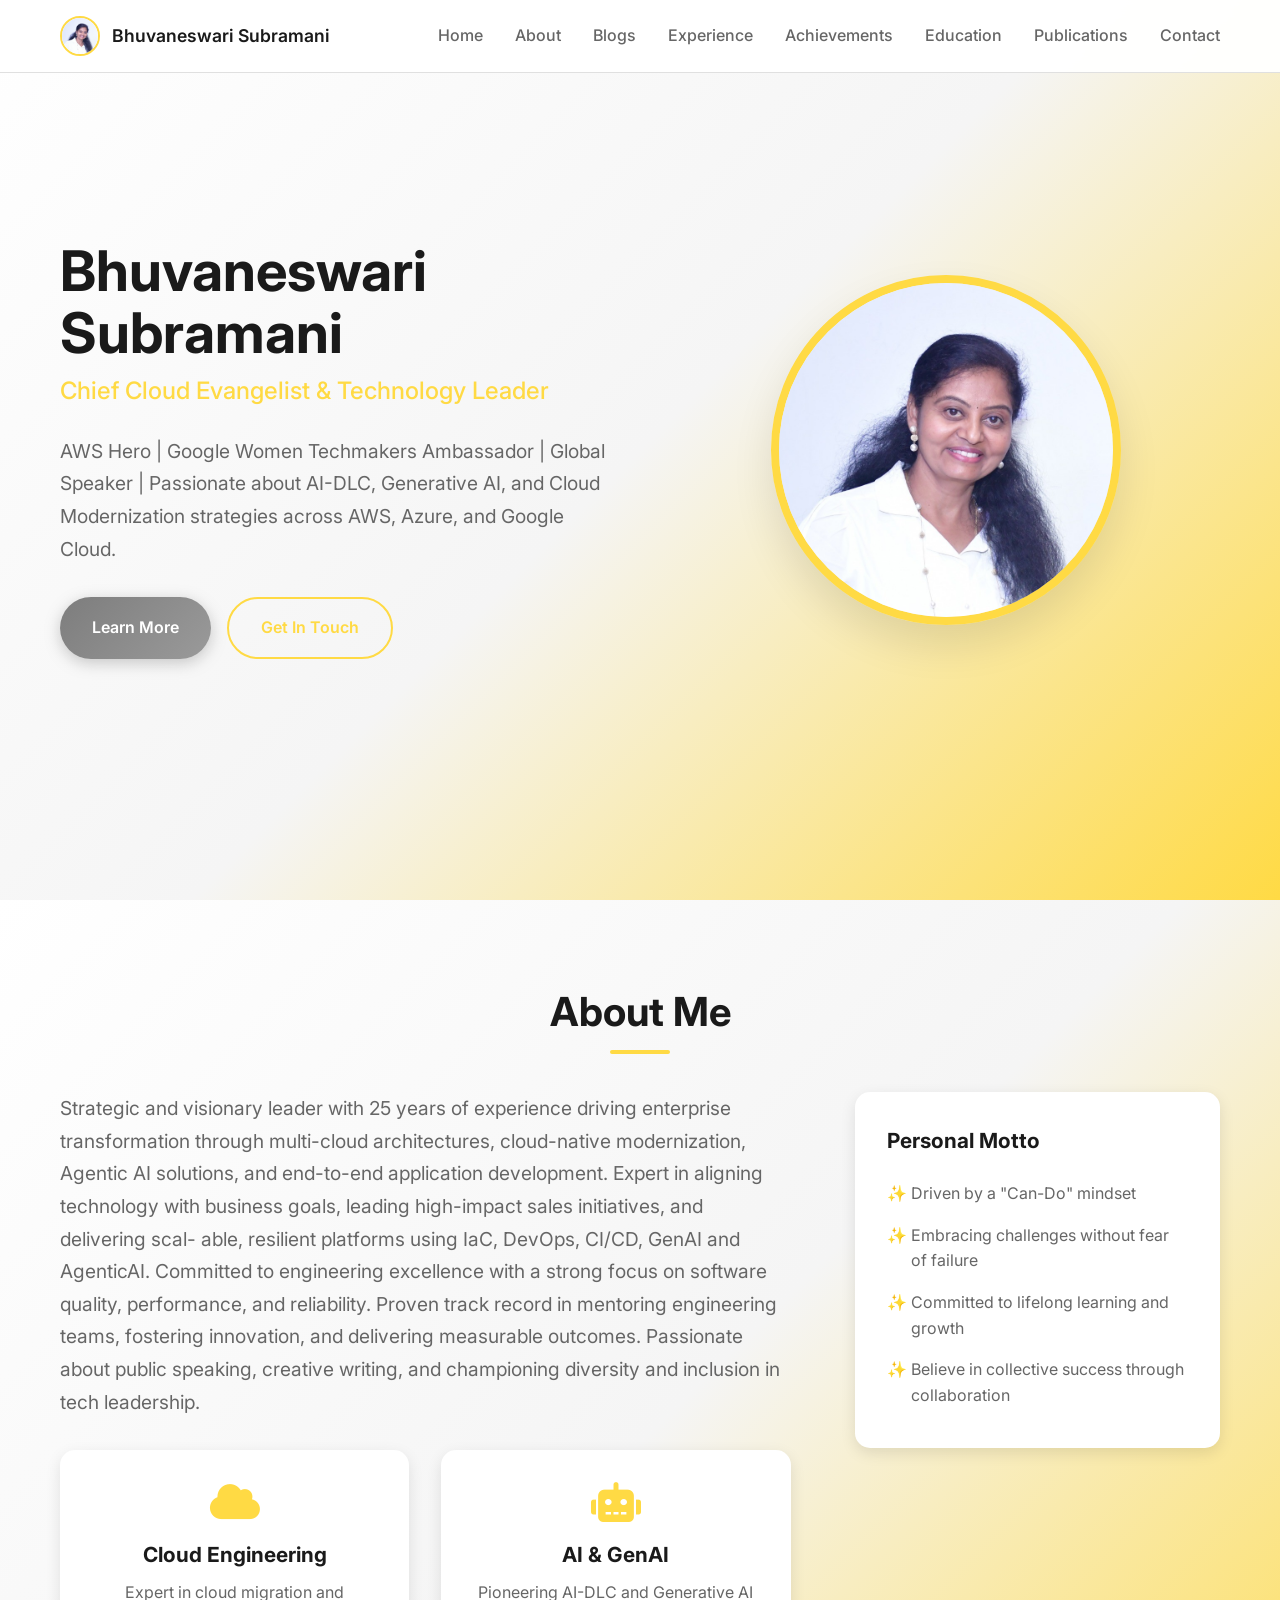
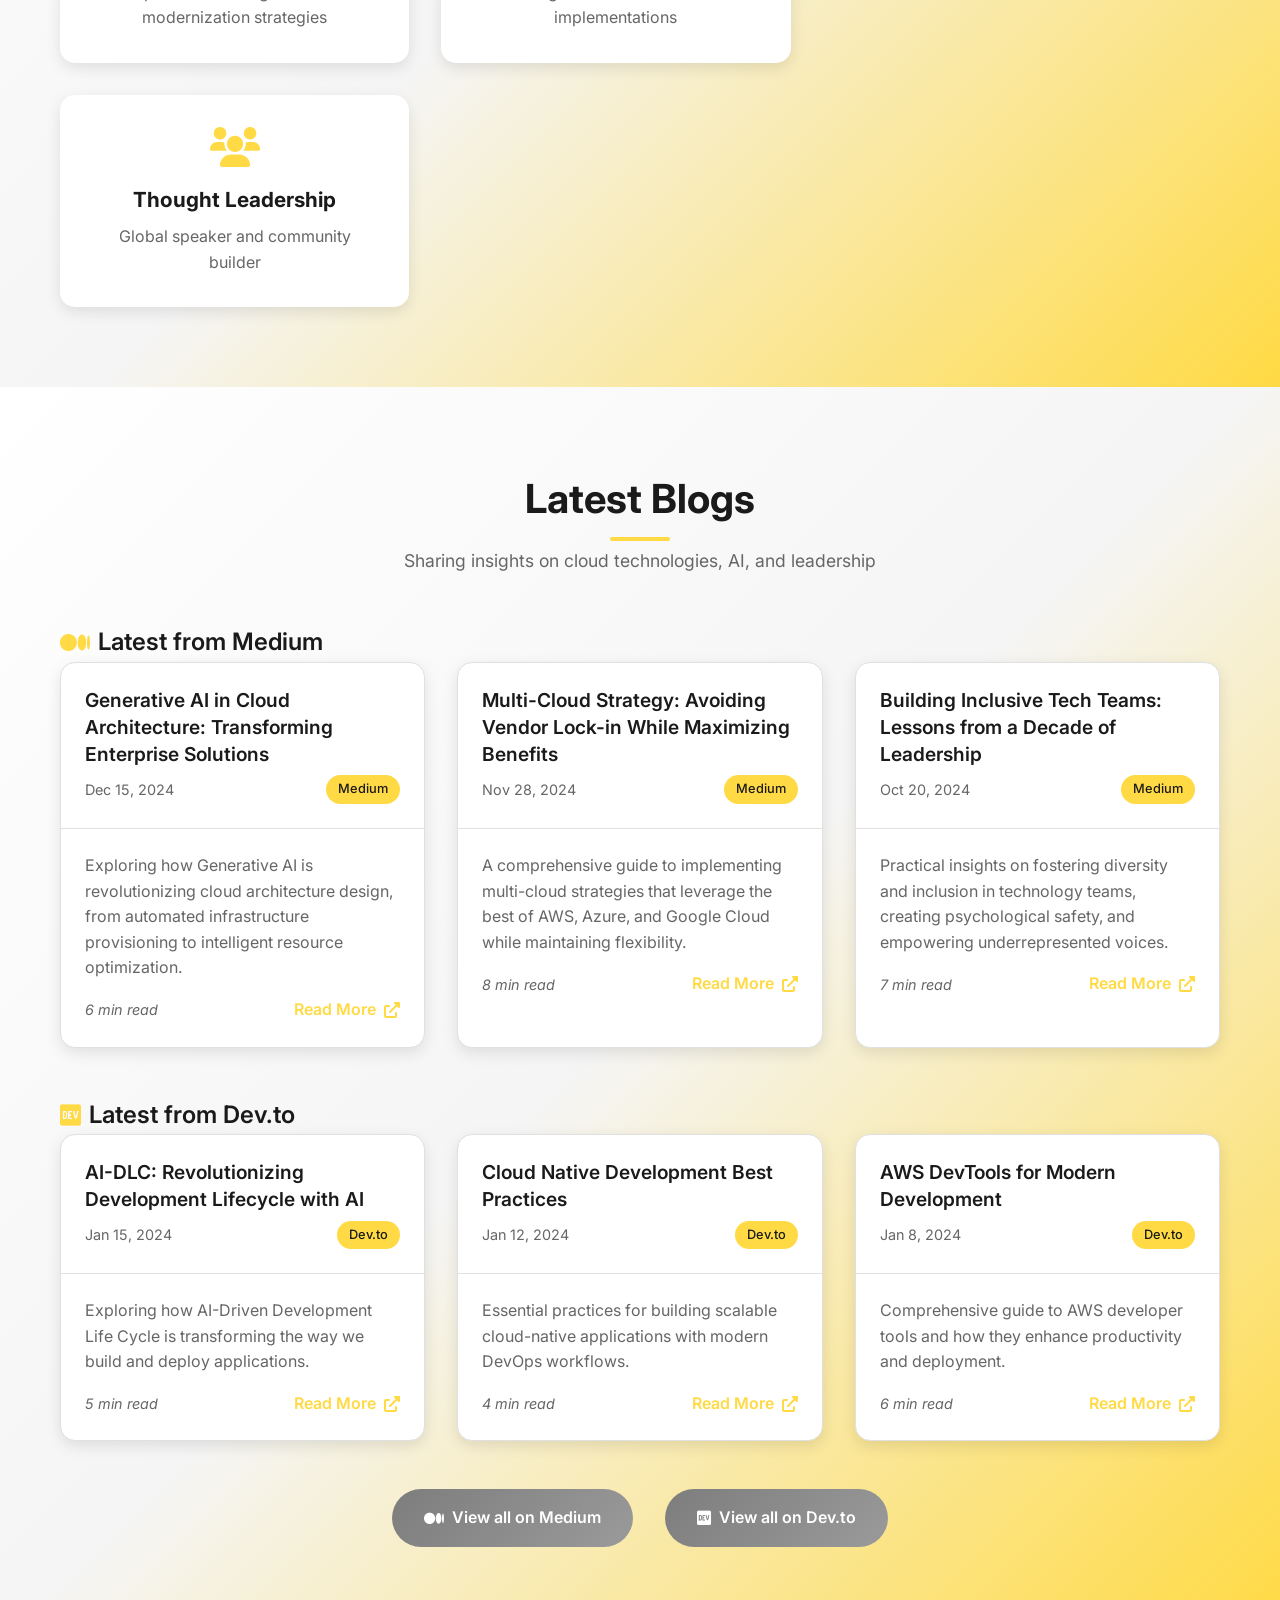
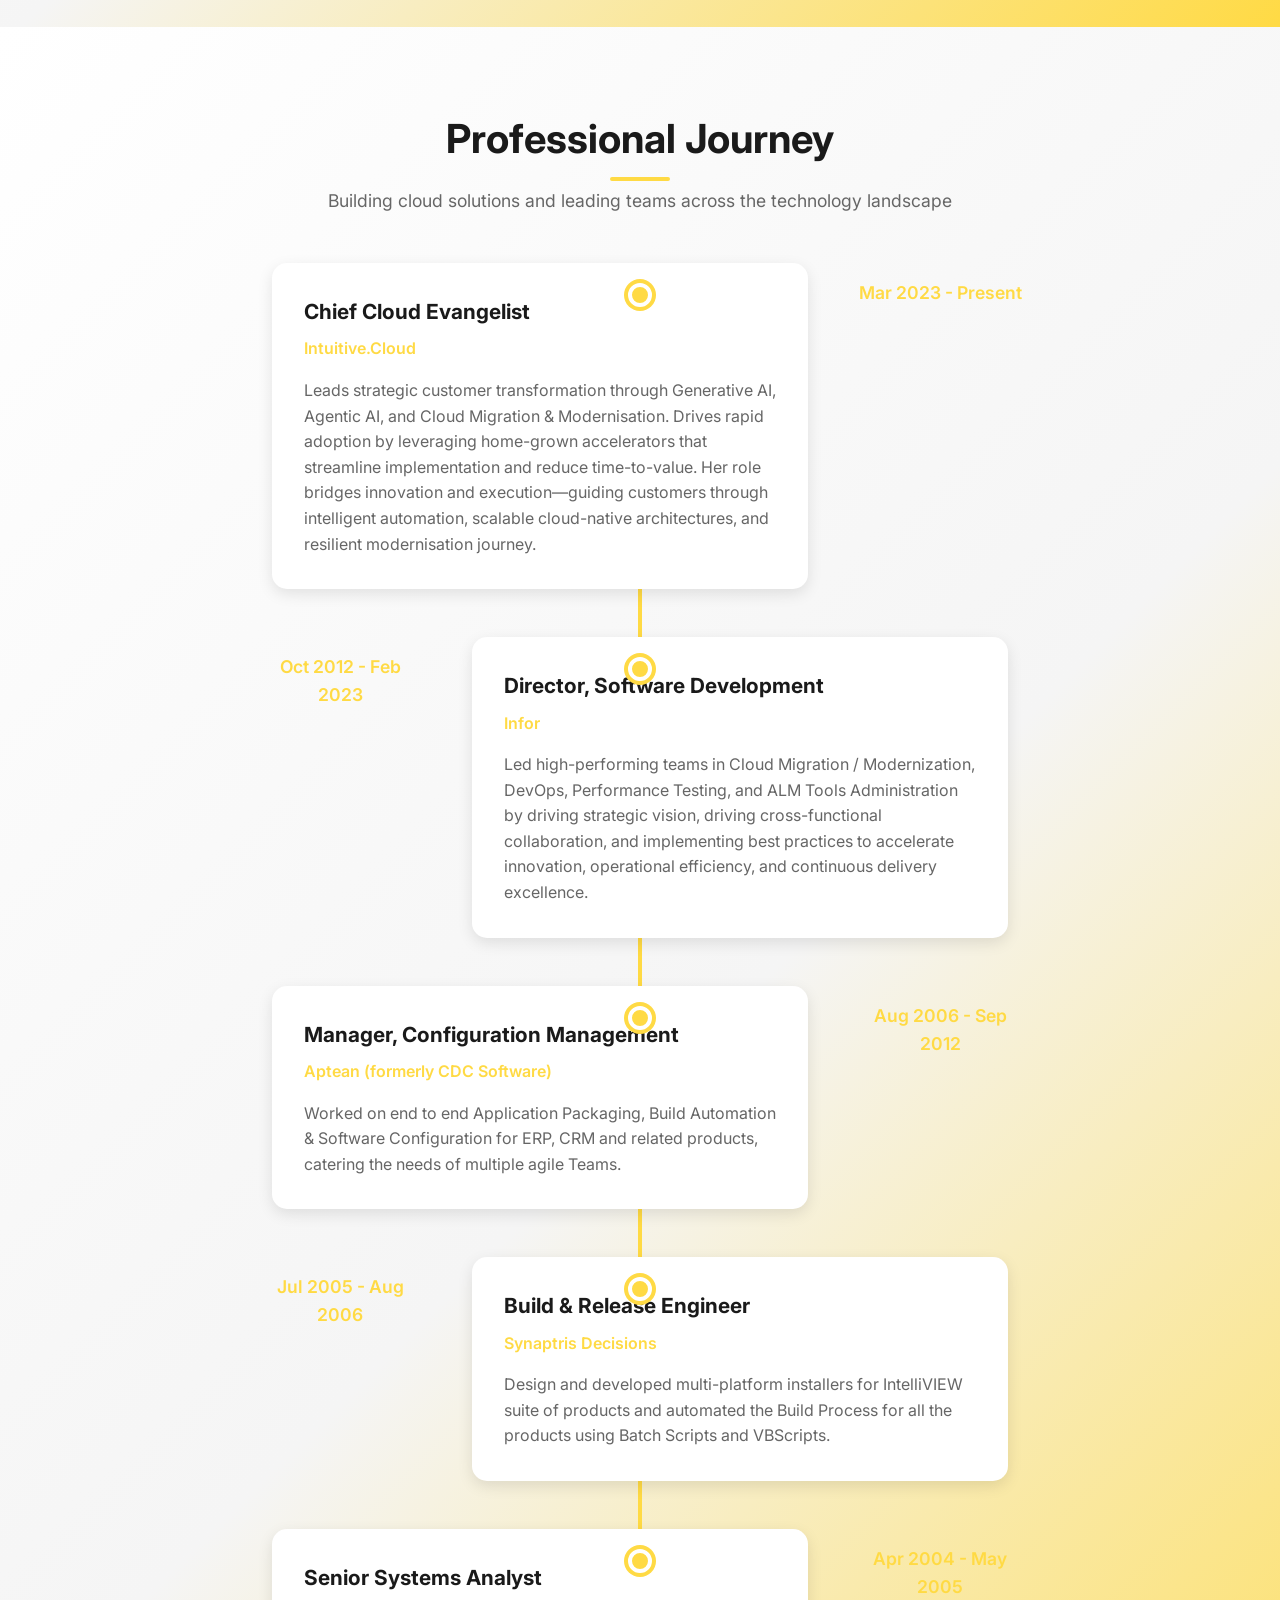
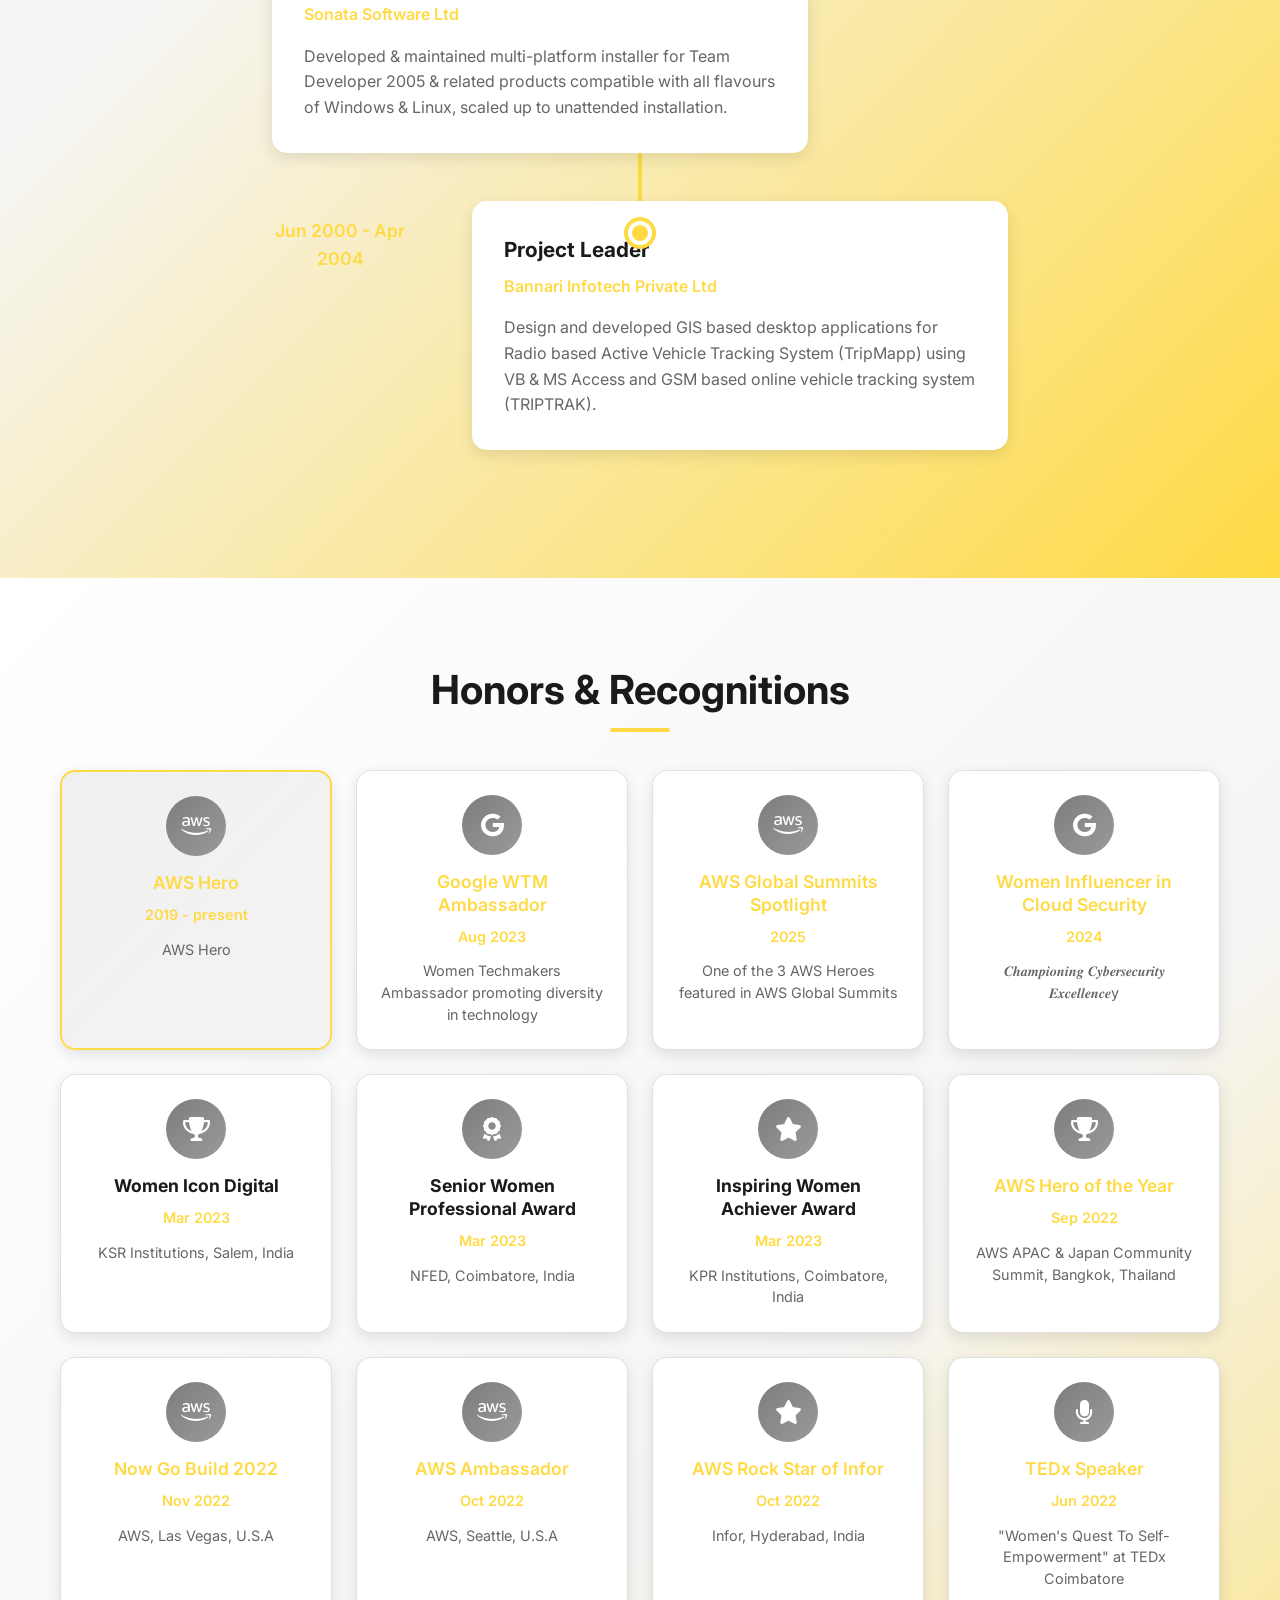
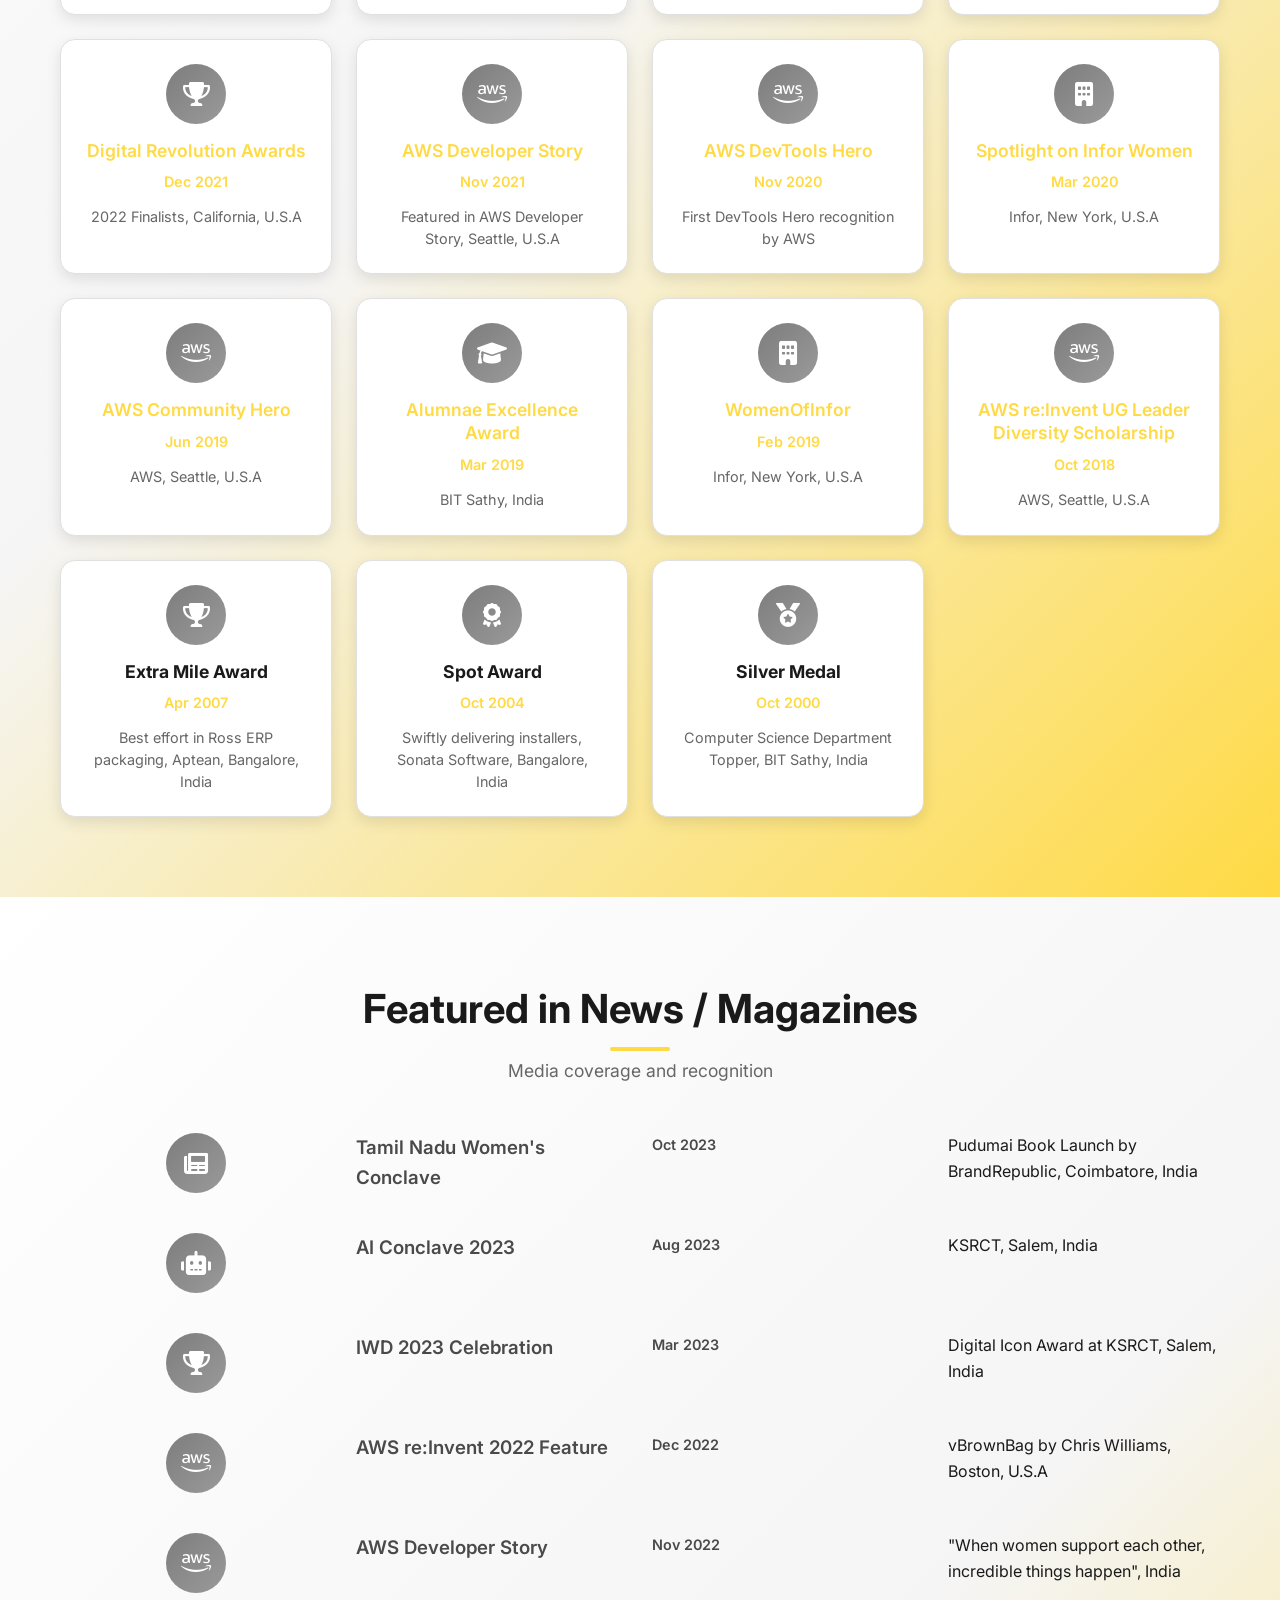
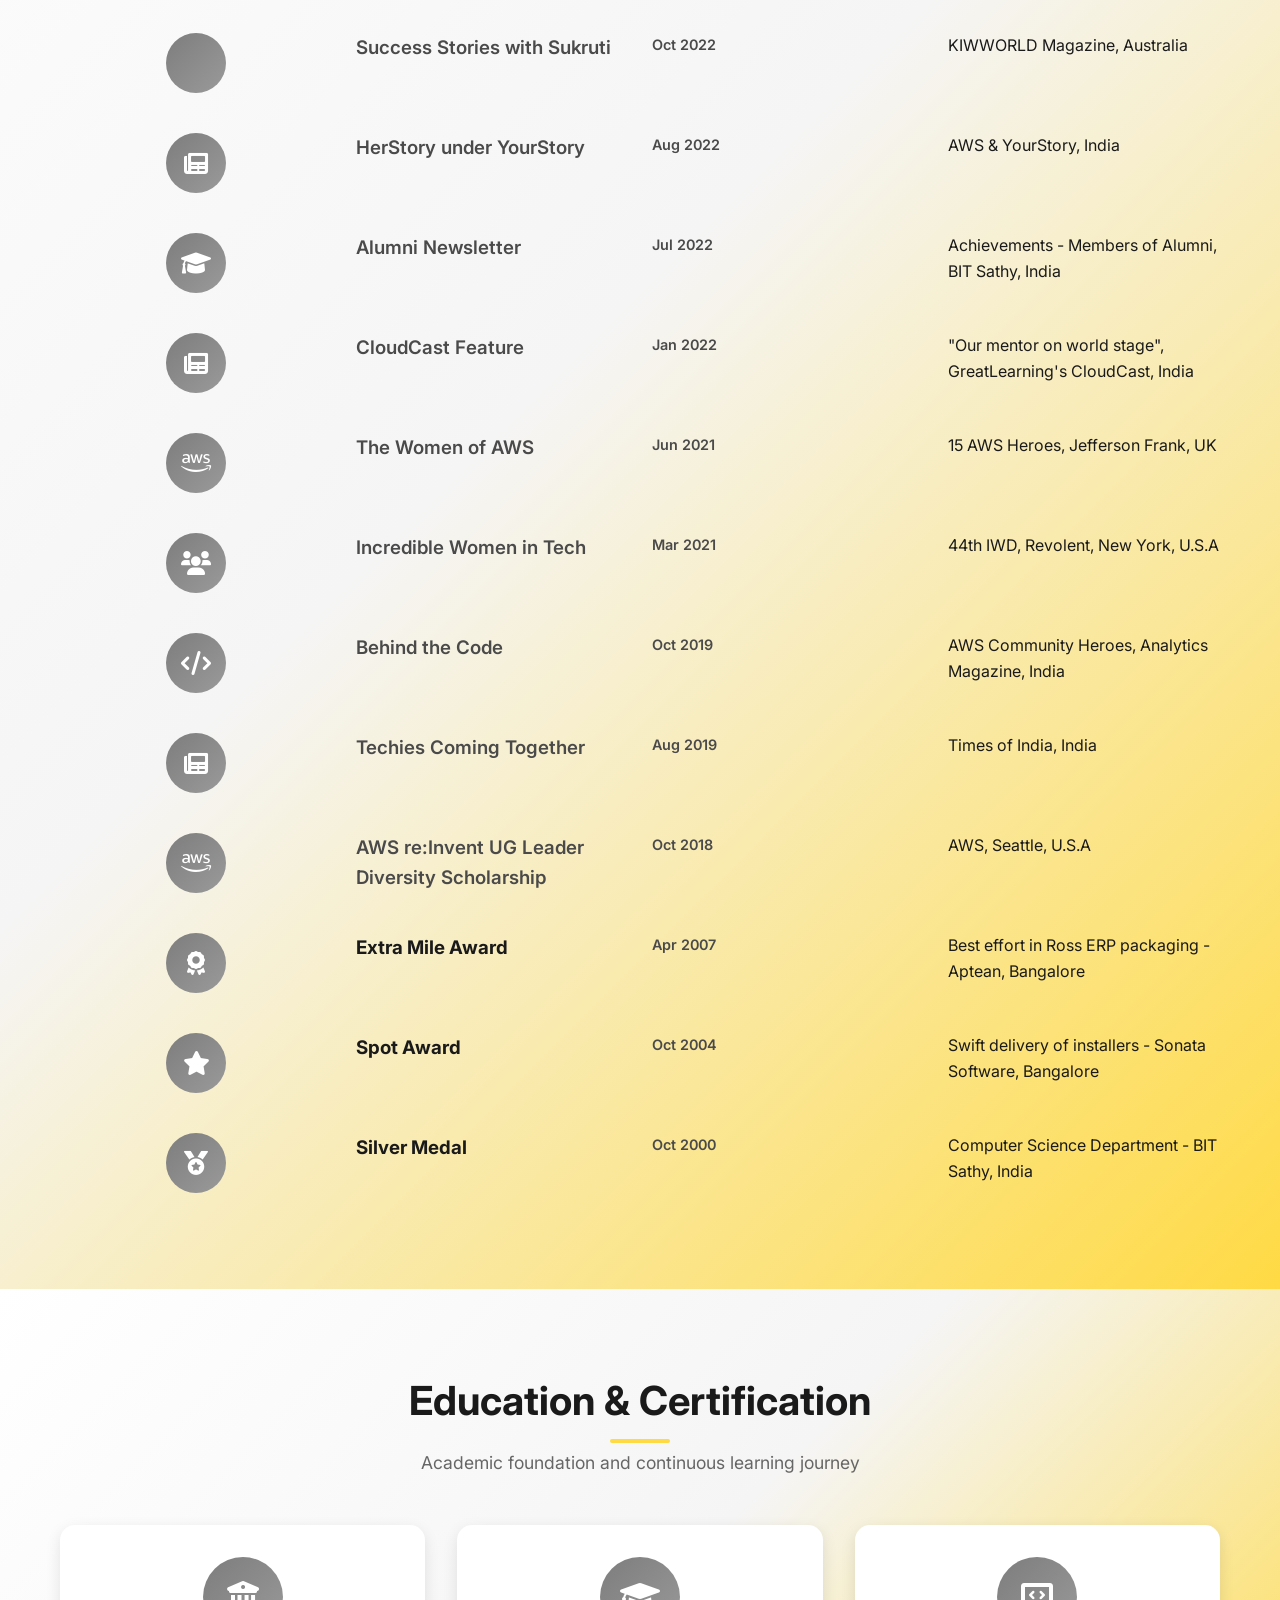
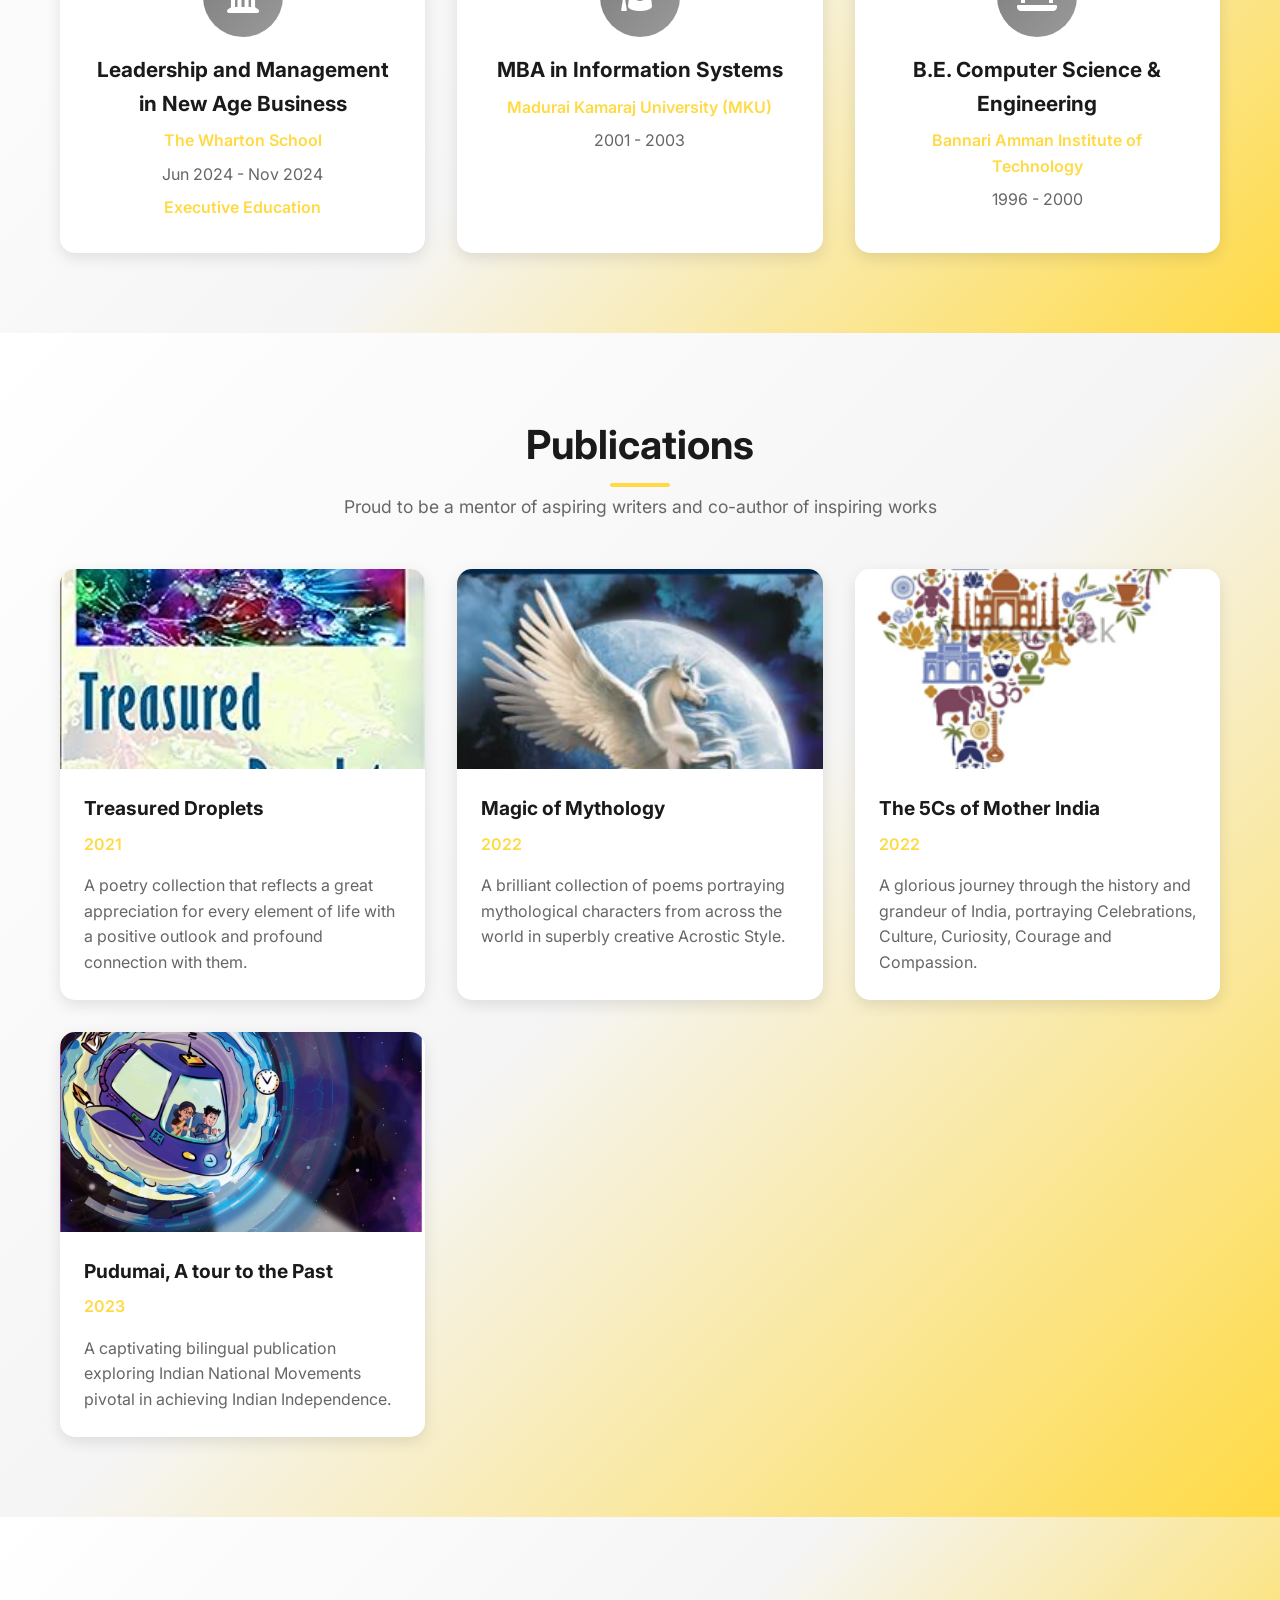
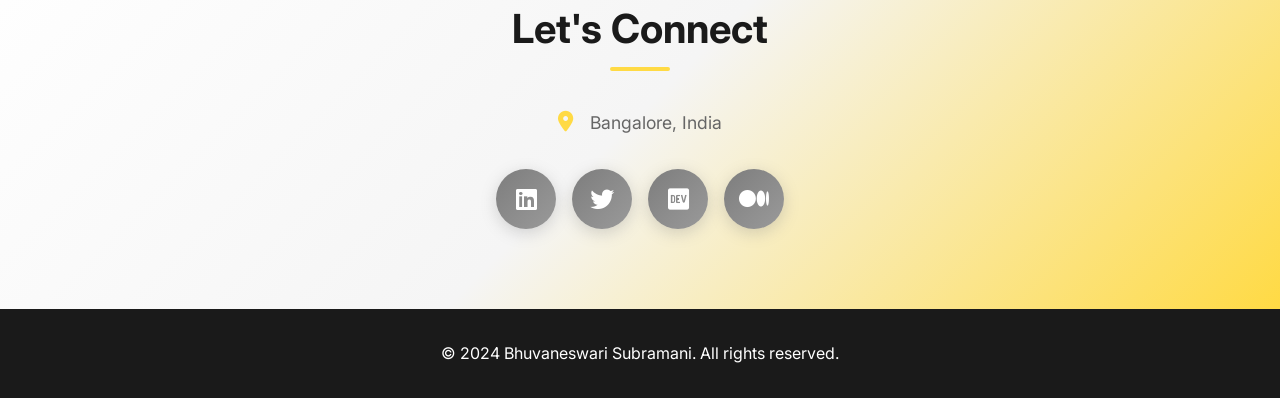
==== commit c9a7fac3: "Move Featured in News/Magazines to separate section" ====
--- a/index.html
+++ b/index.html
@@ -439,128 +439,134 @@
                     <p>Computer Science Department Topper, BIT Sathy, India</p>
                 </div>
             </div>
-
-            <!-- Featured in News / Magazines Subsection -->
-            <h3 class="section-subtitle" style="margin-top: 3rem; margin-bottom: 2rem;">Featured in News / Magazines</h3>
+        </div>
+    </section>
+
+    <!-- Featured in News / Magazines Section -->
+    <section id="media" class="achievements">
+        <div class="container">
+            <h2 class="section-title">Featured in News / Magazines</h2>
+            <p class="section-subtitle">Media coverage and recognition</p>
+            
             <div class="achievements-grid">
-                    <div class="achievement-icon">
-                        <i class="fas fa-newspaper"></i>
-                    </div>
-                    <h3><a href="https://www.covaimail.com/?p=97351" target="_blank" class="blog-link">Tamil Nadu Women's Conclave</a></h3>
-                    <p class="achievement-year">Oct 2023</p>
-                    <p>Pudumai Book Launch by BrandRepublic, Coimbatore, India</p>
-
-                    <div class="achievement-icon">
-                        <i class="fas fa-robot"></i>
-                    </div>
-                    <h3><a href="https://www.covaimail.com/?p=97351" target="_blank" class="blog-link">AI Conclave 2023</a></h3>
-                    <p class="achievement-year">Aug 2023</p>
-                    <p>KSRCT, Salem, India</p>
-
-                    <div class="achievement-icon">
-                        <i class="fas fa-trophy"></i>
-                    </div>
-                    <h3><a href="https://www.covaimail.com/?p=97351" target="_blank" class="blog-link">IWD 2023 Celebration</a></h3>
-                    <p class="achievement-year">Mar 2023</p>
-                    <p>Digital Icon Award at KSRCT, Salem, India</p>
-            
-                    <div class="achievement-icon">
-                        <i class="fab fa-aws"></i>
-                    </div>
-                    <h3><a href="https://www.youtube.com/watch?v=nSzH-kCdxB4&list=PL2rC-8e38bUVrQ0lh5NUV0R7CopEXK0H7&index=13" target="_blank" class="blog-link">AWS re:Invent 2022 Feature</a></h3>
-                    <p class="achievement-year">Dec 2022</p>
-                    <p>vBrownBag by Chris Williams, Boston, U.S.A</p>
-             
-                    <div class="achievement-icon">
-                        <i class="fab fa-aws"></i>
-                    </div>
-                    <h3><a href="https://youtu.be/JdgK6H6Lf7s" target="_blank" class="blog-link">AWS Developer Story</a></h3>
-                    <p class="achievement-year">Nov 2022</p>
-                    <p>"When women support each other, incredible things happen", India</p>
-                
-                    <div class="achievement-icon">
-                        <i class="fas fa-magazine"></i>
-                    </div>
-                    <h3><a href="https://metvhls.akamaized.net/memag/oct2022new.pdf" target="_blank" class="blog-link">Success Stories with Sukruti</a></h3>
-                    <p class="achievement-year">Oct 2022</p>
-                    <p>KIWWORLD Magazine, Australia</p>
-                
-                    <div class="achievement-icon">
-                        <i class="fas fa-newspaper"></i>
-                    </div>
-                    <h3><a href="https://yourstory.com/herstory/2022/08/aws-hero-bhuvaneshwari-subramani-women-in-workforce" target="_blank" class="blog-link">HerStory under YourStory</a></h3>
-                    <p class="achievement-year">Aug 2022</p>
-                    <p>AWS & YourStory, India</p>
-              
-                    <div class="achievement-icon">
-                        <i class="fas fa-graduation-cap"></i>
-                    </div>
-                    <h3><a href="docs/BITSathy-Alumni-July2022.pdf" target="_blank" class="blog-link">Alumni Newsletter</a></h3>
-                    <p class="achievement-year">Jul 2022</p>
-                    <p>Achievements - Members of Alumni, BIT Sathy, India</p>
-               
-                    <div class="achievement-icon">
-                        <i class="fas fa-newspaper"></i>
-                    </div>
-                    <h3><a href="docs/GL-CloudCast-Jan2022.pdf" target="_blank" class="blog-link">CloudCast Feature</a></h3>
-                    <p class="achievement-year">Jan 2022</p>
-                    <p>"Our mentor on world stage", GreatLearning's CloudCast, India</p>
-               
-                    <div class="achievement-icon">
-                        <i class="fab fa-aws"></i>
-                    </div>
-                    <h3><a href="https://www.jeffersonfrank.com/insights/women-of-aws" target="_blank" class="blog-link">The Women of AWS</a></h3>
-                    <p class="achievement-year">Jun 2021</p>
-                    <p>15 AWS Heroes, Jefferson Frank, UK</p>
-                
-                    <div class="achievement-icon">
-                        <i class="fas fa-users"></i>
-                    </div>
-                    <h3><a href="https://www.revolentgroup.com/blog/44-women-in-tech-iwd/" target="_blank" class="blog-link">Incredible Women in Tech</a></h3>
-                    <p class="achievement-year">Mar 2021</p>
-                    <p>44th IWD, Revolent, New York, U.S.A</p>
-                
-                    <div class="achievement-icon">
-                        <i class="fas fa-code"></i>
-                    </div>
-                    <h3><a href="https://analyticsindiamag.com/behind-the-code-with-aws-community-heroes/" target="_blank" class="blog-link">Behind the Code</a></h3>
-                    <p class="achievement-year">Oct 2019</p>
-                    <p>AWS Community Heroes, Analytics Magazine, India</p>
-               
-                    <div class="achievement-icon">
-                        <i class="fas fa-newspaper"></i>
-                    </div>
-                    <h3><a href="https://timesofindia.indiatimes.com/business/india-business/techies-are-coming-together-to-program-a-geekier-nation/articleshow/70816677.cms" target="_blank" class="blog-link">Techies Coming Together</a></h3>
-                    <p class="achievement-year">Aug 2019</p>
-                    <p>Times of India, India</p>
-               
-                    <div class="achievement-icon">
-                        <i class="fab fa-aws"></i>
-                    </div>
-                    <h3><a href="https://aws.amazon.com/blogs/publicsector/meet-the-women-building-aws-technical-communities-around-the-world/" target="_blank" class="blog-link">AWS re:Invent UG Leader Diversity Scholarship</a></h3>
-                    <p class="achievement-year">Oct 2018</p>
-                    <p>AWS, Seattle, U.S.A</p>
-               
-                    <div class="achievement-icon">
-                        <i class="fas fa-award"></i>
-                    </div>
-                    <h3>Extra Mile Award</h3>
-                    <p class="achievement-year">Apr 2007</p>
-                    <p>Best effort in Ross ERP packaging - Aptean, Bangalore</p>
-               
-                    <div class="achievement-icon">
-                        <i class="fas fa-star"></i>
-                    </div>
-                    <h3>Spot Award</h3>
-                    <p class="achievement-year">Oct 2004</p>
-                    <p>Swift delivery of installers - Sonata Software, Bangalore</p>
-               
-                    <div class="achievement-icon">
-                        <i class="fas fa-medal"></i>
-                    </div>
-                    <h3>Silver Medal</h3>
-                    <p class="achievement-year">Oct 2000</p>
-                    <p>Computer Science Department - BIT Sathy, India</p>
+                <div class="achievement-icon">
+                    <i class="fas fa-newspaper"></i>
+                </div>
+                <h3><a href="https://www.covaimail.com/?p=97351" target="_blank" class="blog-link-grey">Tamil Nadu Women's Conclave</a></h3>
+                <p class="achievement-year-grey">Oct 2023</p>
+                <p>Pudumai Book Launch by BrandRepublic, Coimbatore, India</p>
+
+                <div class="achievement-icon">
+                    <i class="fas fa-robot"></i>
+                </div>
+                <h3><a href="https://www.youtube.com/watch?v=Y1W4VP0Nxe4&themeRefresh=1" target="_blank" class="blog-link-grey">AI Conclave 2023</a></h3>
+                <p class="achievement-year-grey">Aug 2023</p>
+                <p>KSRCT, Salem, India</p>
+
+                <div class="achievement-icon">
+                    <i class="fas fa-trophy"></i>
+                </div>
+                <h3><a href="https://dev.to/aws-heroes/iwd-2023-40gi#ksr" target="_blank" class="blog-link-grey">IWD 2023 Celebration</a></h3>
+                <p class="achievement-year-grey">Mar 2023</p>
+                <p>Digital Icon Award at KSRCT, Salem, India</p>
+        
+                <div class="achievement-icon">
+                    <i class="fab fa-aws"></i>
+                </div>
+                <h3><a href="https://www.youtube.com/watch?v=nSzH-kCdxB4&list=PL2rC-8e38bUVrQ0lh5NUV0R7CopEXK0H7&index=13" target="_blank" class="blog-link-grey">AWS re:Invent 2022 Feature</a></h3>
+                <p class="achievement-year-grey">Dec 2022</p>
+                <p>vBrownBag by Chris Williams, Boston, U.S.A</p>
+         
+                <div class="achievement-icon">
+                    <i class="fab fa-aws"></i>
+                </div>
+                <h3><a href="https://youtu.be/JdgK6H6Lf7s" target="_blank" class="blog-link-grey">AWS Developer Story</a></h3>
+                <p class="achievement-year-grey">Nov 2022</p>
+                <p>"When women support each other, incredible things happen", India</p>
+            
+                <div class="achievement-icon">
+                    <i class="fas fa-magazine"></i>
+                </div>
+                <h3><a href="https://metvhls.akamaized.net/memag/oct2022new.pdf" target="_blank" class="blog-link-grey">Success Stories with Sukruti</a></h3>
+                <p class="achievement-year-grey">Oct 2022</p>
+                <p>KIWWORLD Magazine, Australia</p>
+            
+                <div class="achievement-icon">
+                    <i class="fas fa-newspaper"></i>
+                </div>
+                <h3><a href="https://yourstory.com/herstory/2022/08/aws-hero-bhuvaneshwari-subramani-women-in-workforce" target="_blank" class="blog-link-grey">HerStory under YourStory</a></h3>
+                <p class="achievement-year-grey">Aug 2022</p>
+                <p>AWS & YourStory, India</p>
+          
+                <div class="achievement-icon">
+                    <i class="fas fa-graduation-cap"></i>
+                </div>
+                <h3><a href="docs/BITSathy-Alumni-July2022.pdf" target="_blank" class="blog-link-grey">Alumni Newsletter</a></h3>
+                <p class="achievement-year-grey">Jul 2022</p>
+                <p>Achievements - Members of Alumni, BIT Sathy, India</p>
+           
+                <div class="achievement-icon">
+                    <i class="fas fa-newspaper"></i>
+                </div>
+                <h3><a href="docs/GL-CloudCast-Jan2022.pdf" target="_blank" class="blog-link-grey">CloudCast Feature</a></h3>
+                <p class="achievement-year-grey">Jan 2022</p>
+                <p>"Our mentor on world stage", GreatLearning's CloudCast, India</p>
+           
+                <div class="achievement-icon">
+                    <i class="fab fa-aws"></i>
+                </div>
+                <h3><a href="https://www.jeffersonfrank.com/insights/women-of-aws" target="_blank" class="blog-link-grey">The Women of AWS</a></h3>
+                <p class="achievement-year-grey">Jun 2021</p>
+                <p>15 AWS Heroes, Jefferson Frank, UK</p>
+            
+                <div class="achievement-icon">
+                    <i class="fas fa-users"></i>
+                </div>
+                <h3><a href="https://www.revolentgroup.com/blog/44-women-in-tech-iwd/" target="_blank" class="blog-link-grey">Incredible Women in Tech</a></h3>
+                <p class="achievement-year-grey">Mar 2021</p>
+                <p>44th IWD, Revolent, New York, U.S.A</p>
+            
+                <div class="achievement-icon">
+                    <i class="fas fa-code"></i>
+                </div>
+                <h3><a href="https://analyticsindiamag.com/behind-the-code-with-aws-community-heroes/" target="_blank" class="blog-link-grey">Behind the Code</a></h3>
+                <p class="achievement-year-grey">Oct 2019</p>
+                <p>AWS Community Heroes, Analytics Magazine, India</p>
+           
+                <div class="achievement-icon">
+                    <i class="fas fa-newspaper"></i>
+                </div>
+                <h3><a href="https://timesofindia.indiatimes.com/business/india-business/techies-are-coming-together-to-program-a-geekier-nation/articleshow/70816677.cms" target="_blank" class="blog-link-grey">Techies Coming Together</a></h3>
+                <p class="achievement-year-grey">Aug 2019</p>
+                <p>Times of India, India</p>
+           
+                <div class="achievement-icon">
+                    <i class="fab fa-aws"></i>
+                </div>
+                <h3><a href="https://aws.amazon.com/blogs/publicsector/meet-the-women-building-aws-technical-communities-around-the-world/" target="_blank" class="blog-link-grey">AWS re:Invent UG Leader Diversity Scholarship</a></h3>
+                <p class="achievement-year-grey">Oct 2018</p>
+                <p>AWS, Seattle, U.S.A</p>
+           
+                <div class="achievement-icon">
+                    <i class="fas fa-award"></i>
+                </div>
+                <h3>Extra Mile Award</h3>
+                <p class="achievement-year-grey">Apr 2007</p>
+                <p>Best effort in Ross ERP packaging - Aptean, Bangalore</p>
+           
+                <div class="achievement-icon">
+                    <i class="fas fa-star"></i>
+                </div>
+                <h3>Spot Award</h3>
+                <p class="achievement-year-grey">Oct 2004</p>
+                <p>Swift delivery of installers - Sonata Software, Bangalore</p>
+           
+                <div class="achievement-icon">
+                    <i class="fas fa-medal"></i>
+                </div>
+                <h3>Silver Medal</h3>
+                <p class="achievement-year-grey">Oct 2000</p>
+                <p>Computer Science Department - BIT Sathy, India</p>
             </div>
         </div>
     </section>
--- a/css/styles.css
+++ b/css/styles.css
@@ -513,6 +513,20 @@
     color: var(--primary-yellow);
 }
 
+.blog-link-grey {
+    color: var(--dark-gray);
+    text-decoration: none;
+    font-weight: 600;
+    display: inline-flex;
+    align-items: center;
+    gap: 0.5rem;
+    transition: color 0.3s ease;
+}
+
+.blog-link-grey:hover {
+    color: var(--dark-gray);
+}
+
 .blog-sources {
     display: flex;
     justify-content: center;
@@ -676,6 +690,13 @@
 
 .achievement-year {
     color: var(--primary-yellow);
+    font-weight: 600;
+    margin-bottom: 0.8rem;
+    font-size: 0.9rem;
+}
+
+.achievement-year-grey {
+    color: var(--dark-gray);
     font-weight: 600;
     margin-bottom: 0.8rem;
     font-size: 0.9rem;
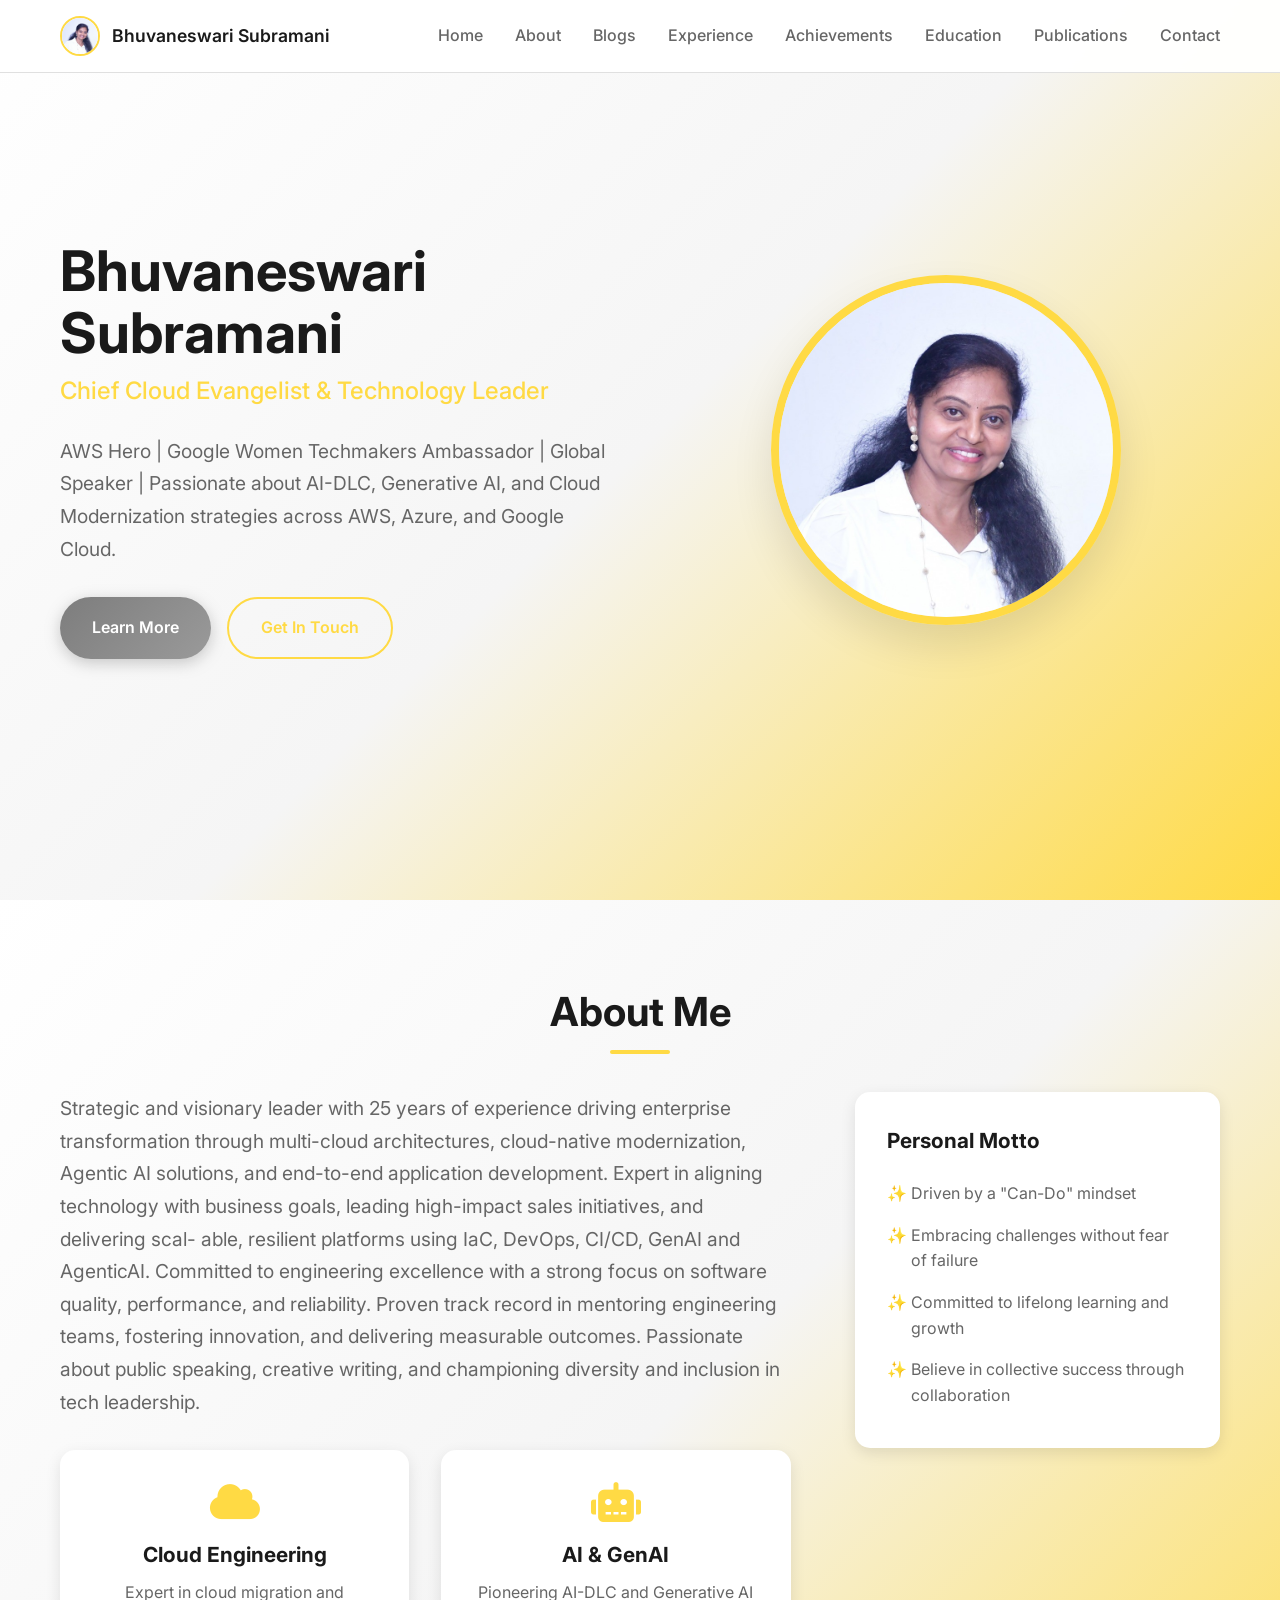
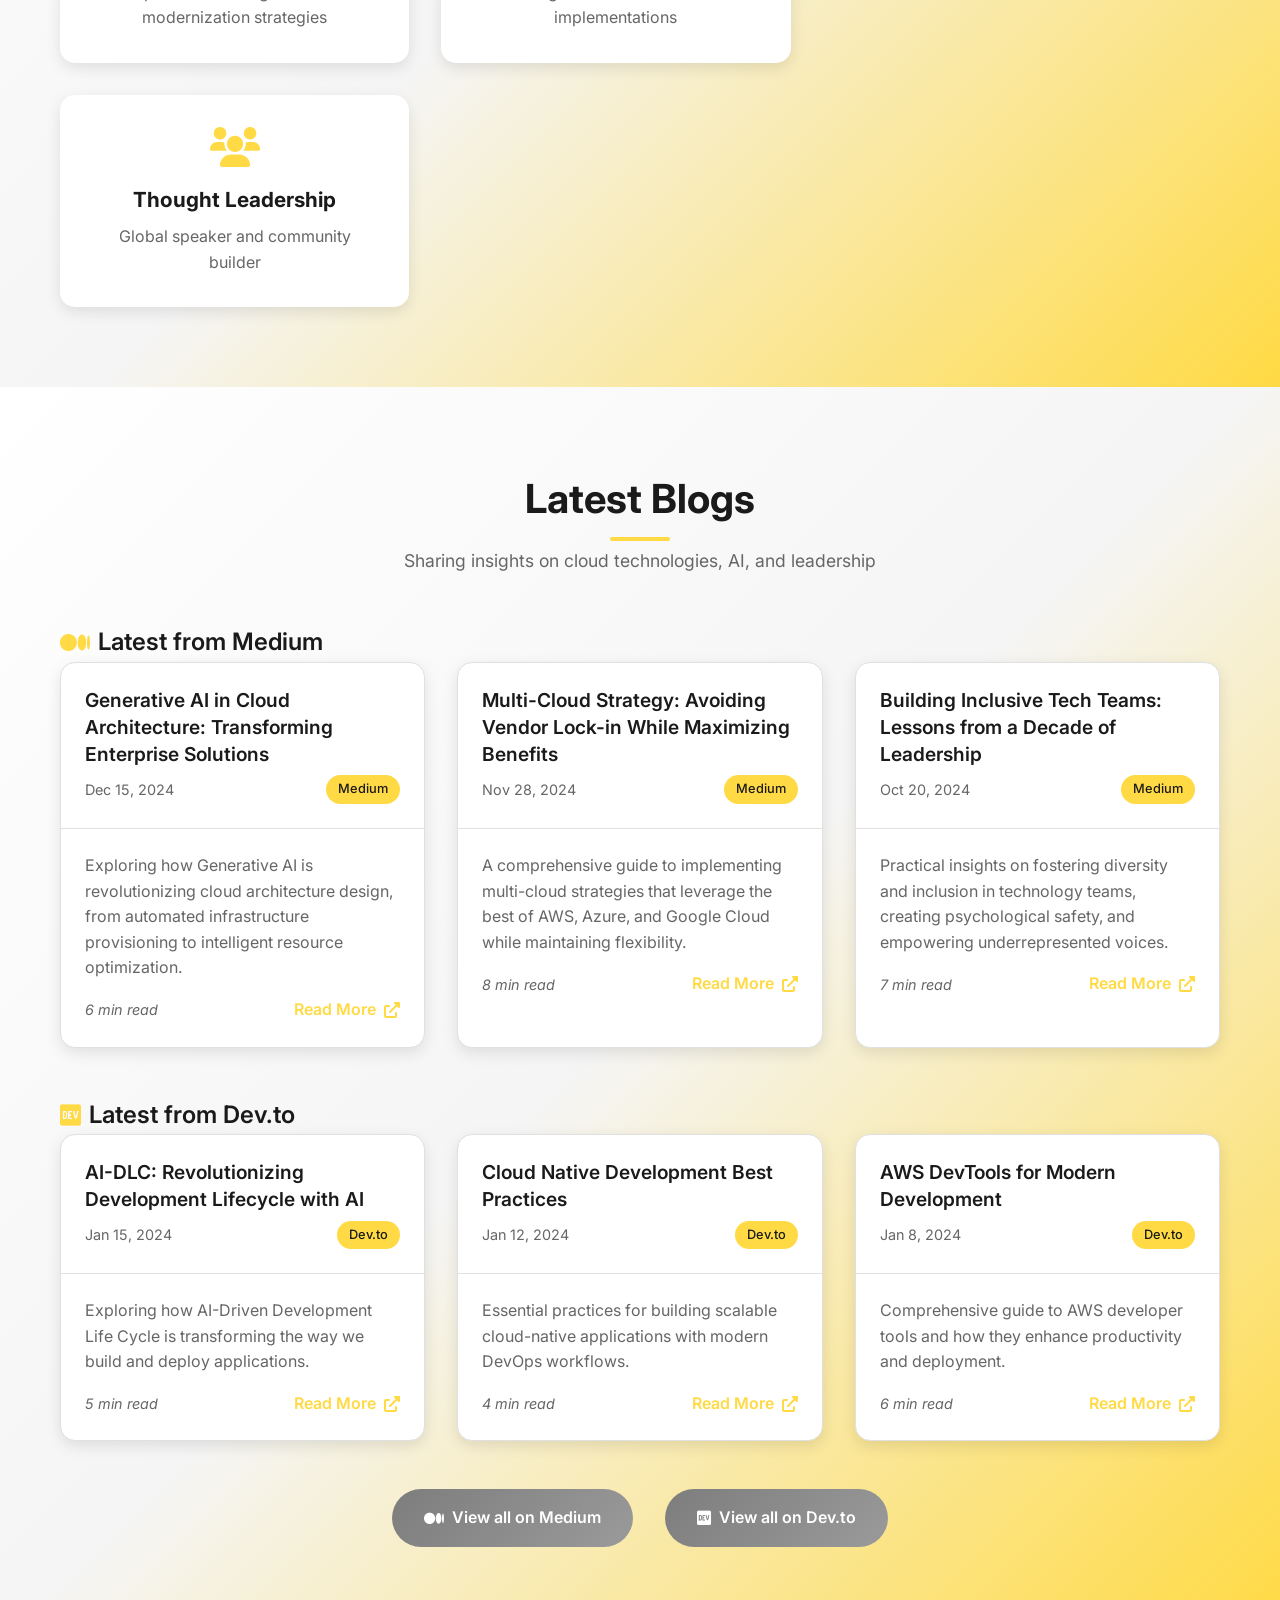
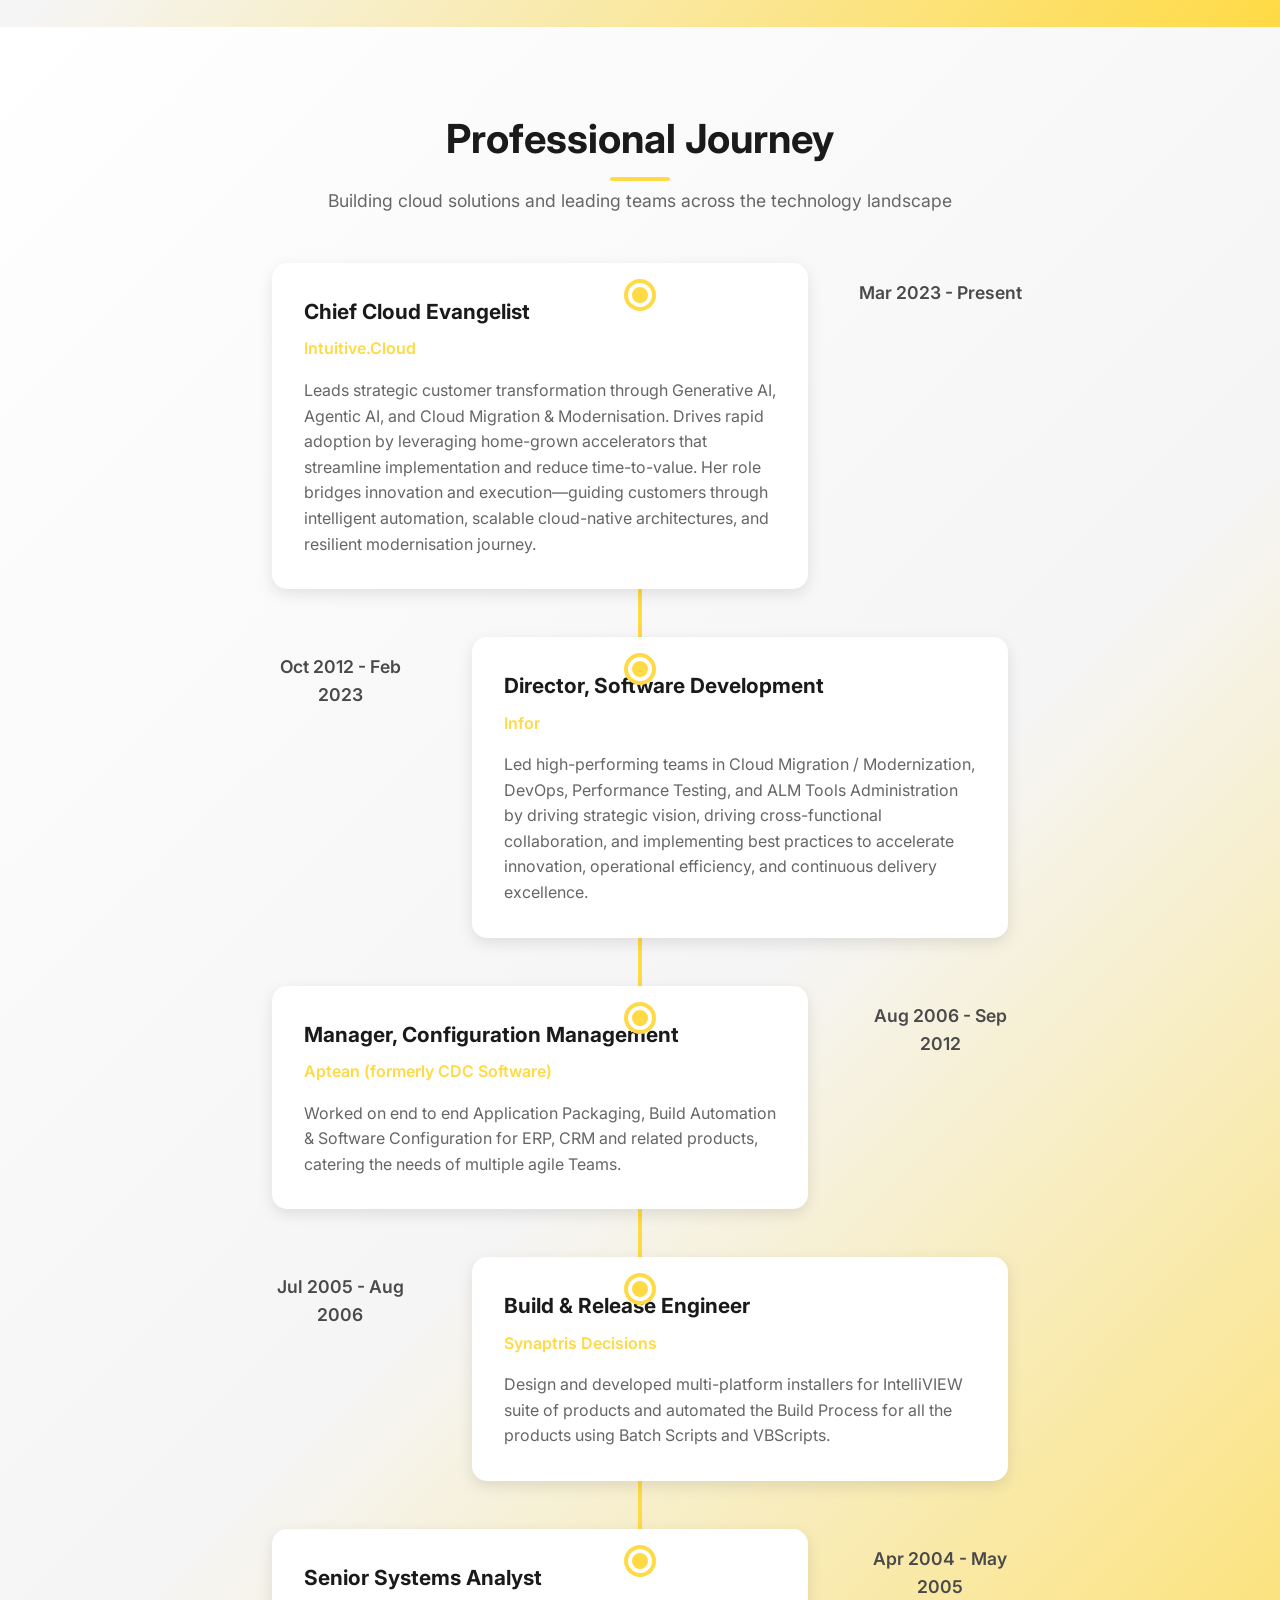
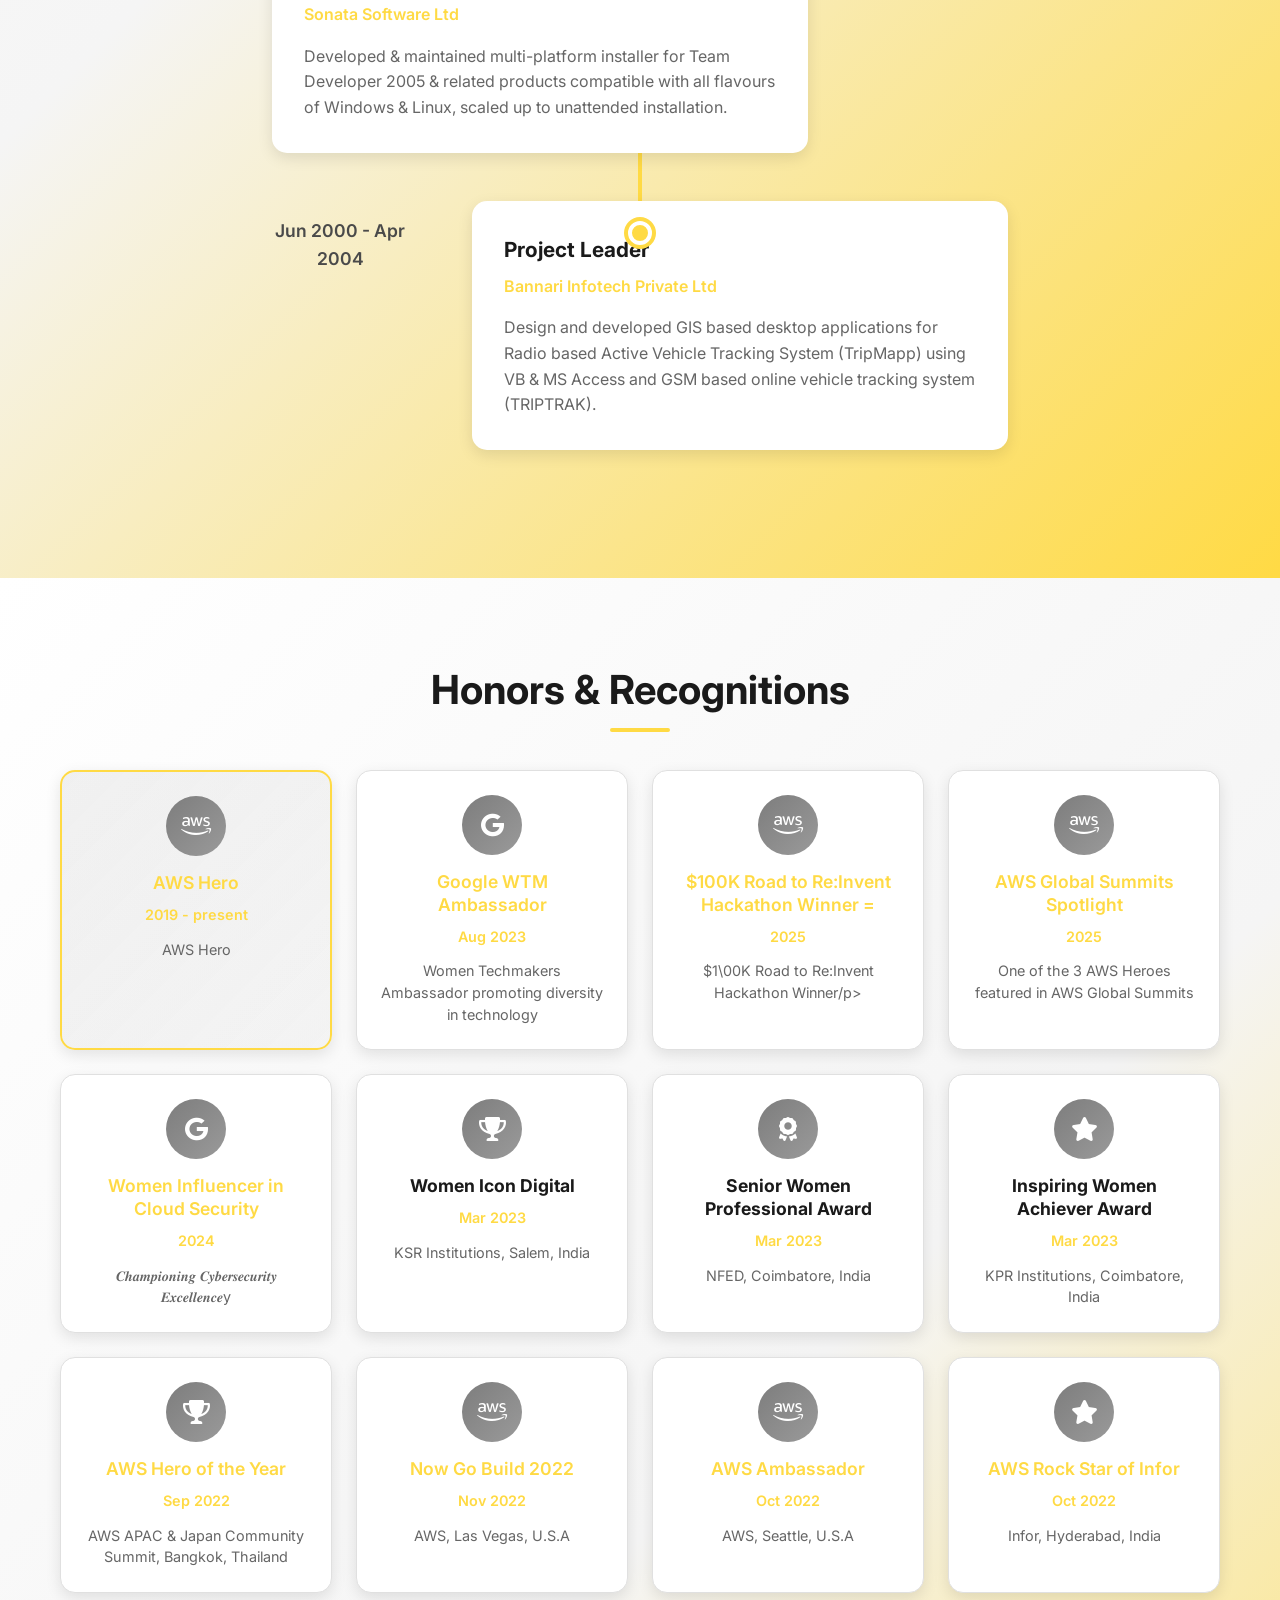
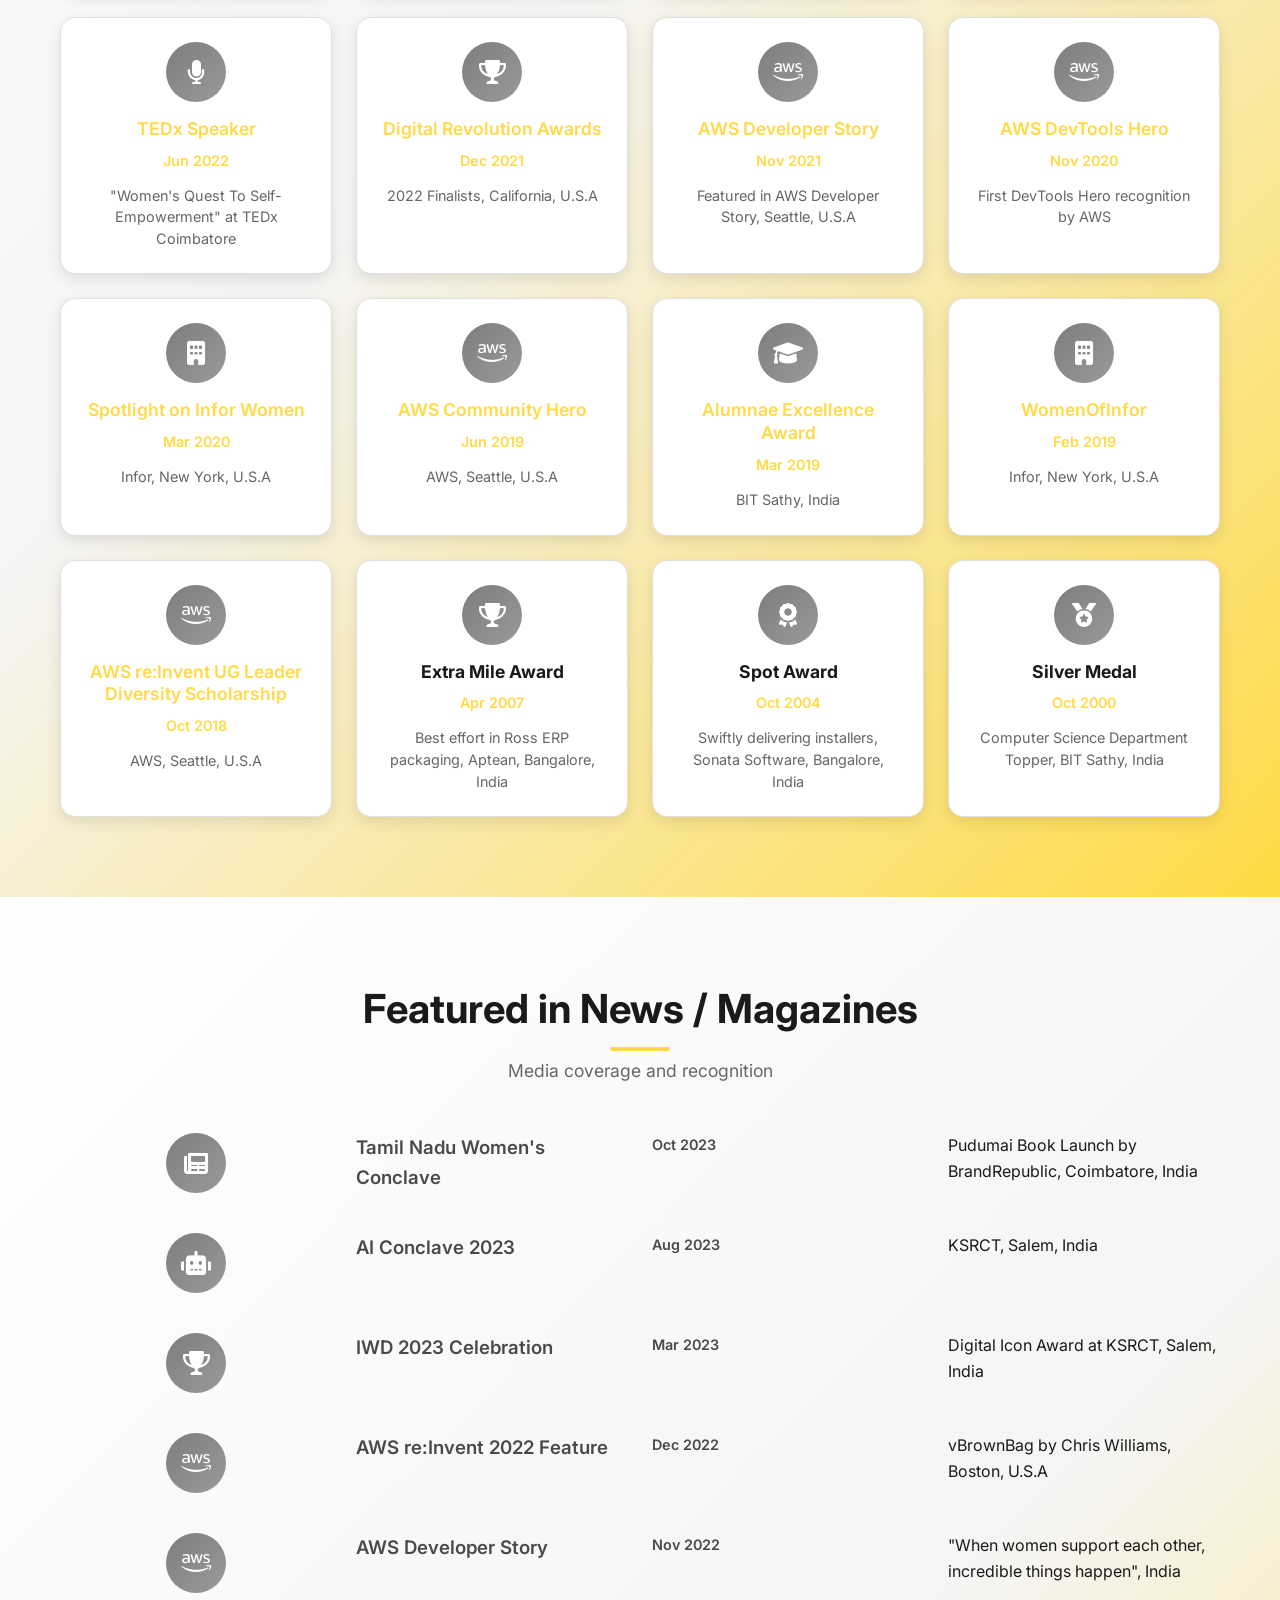
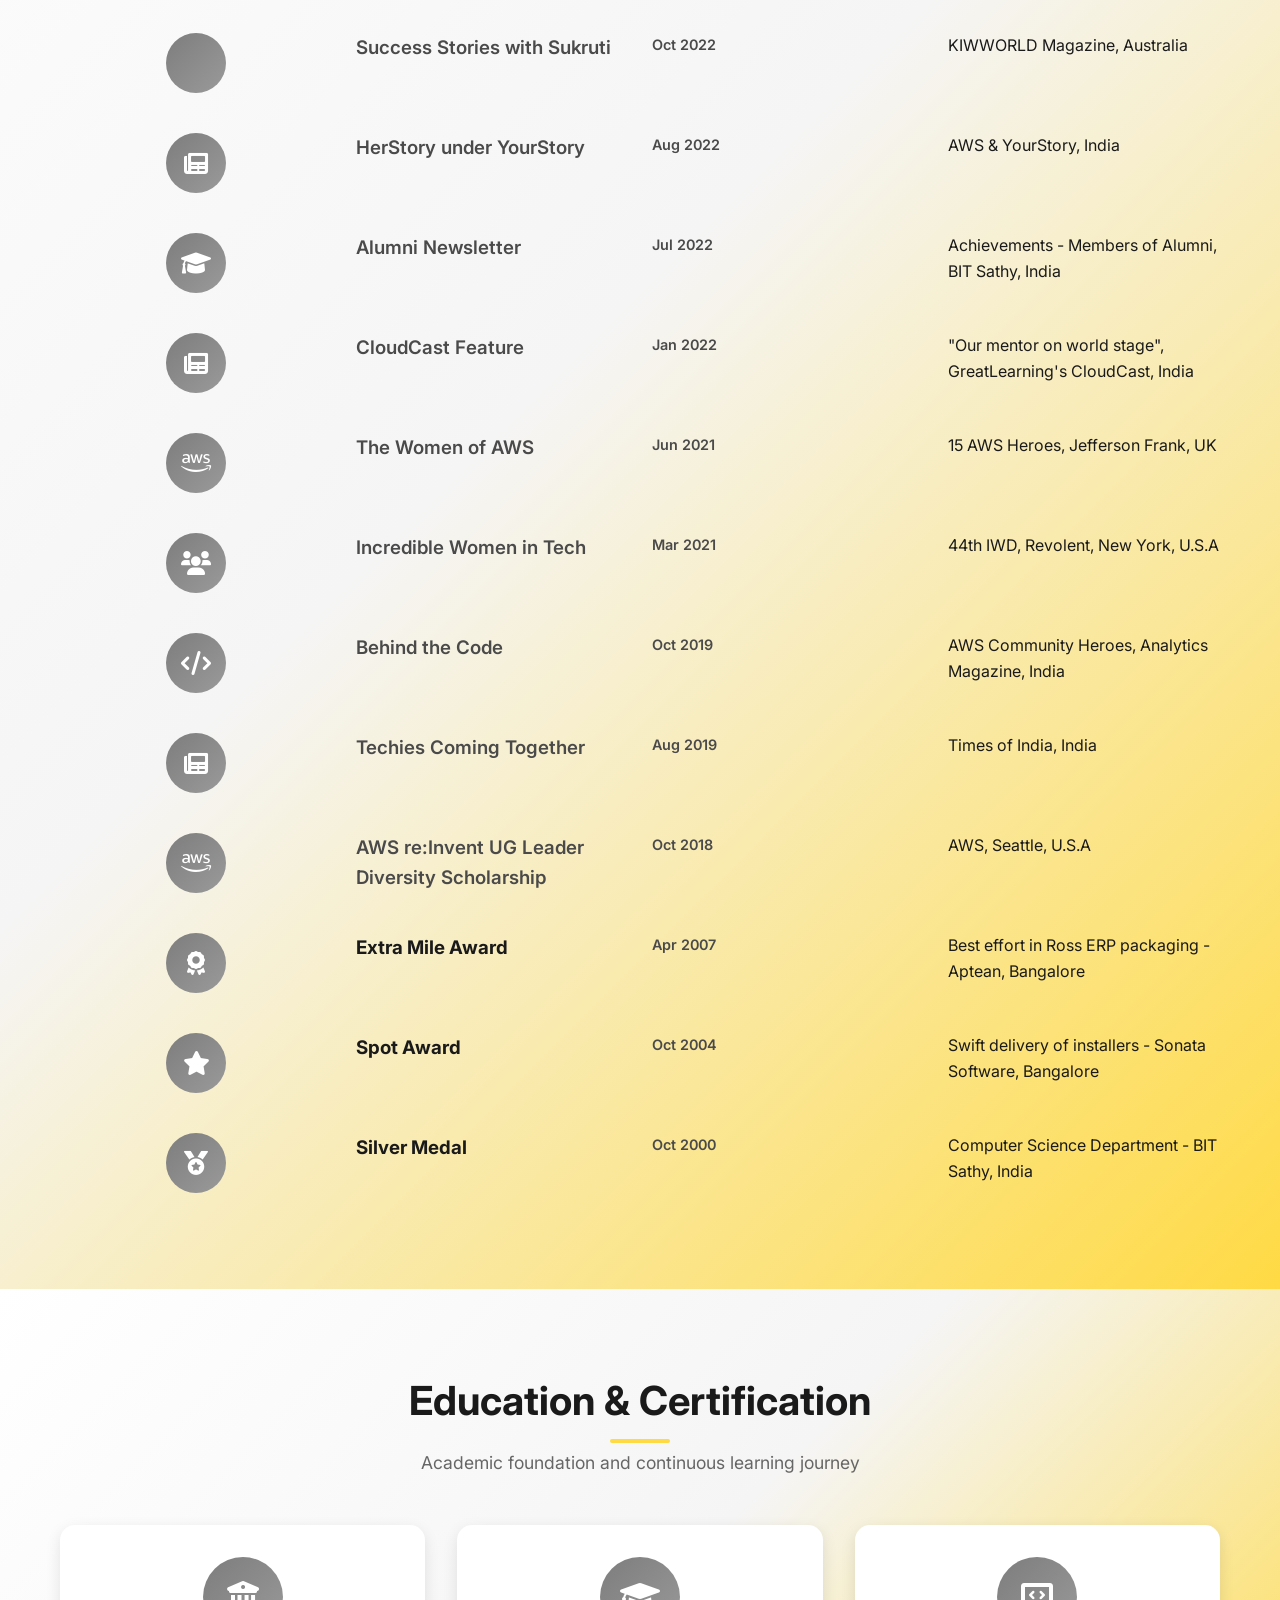
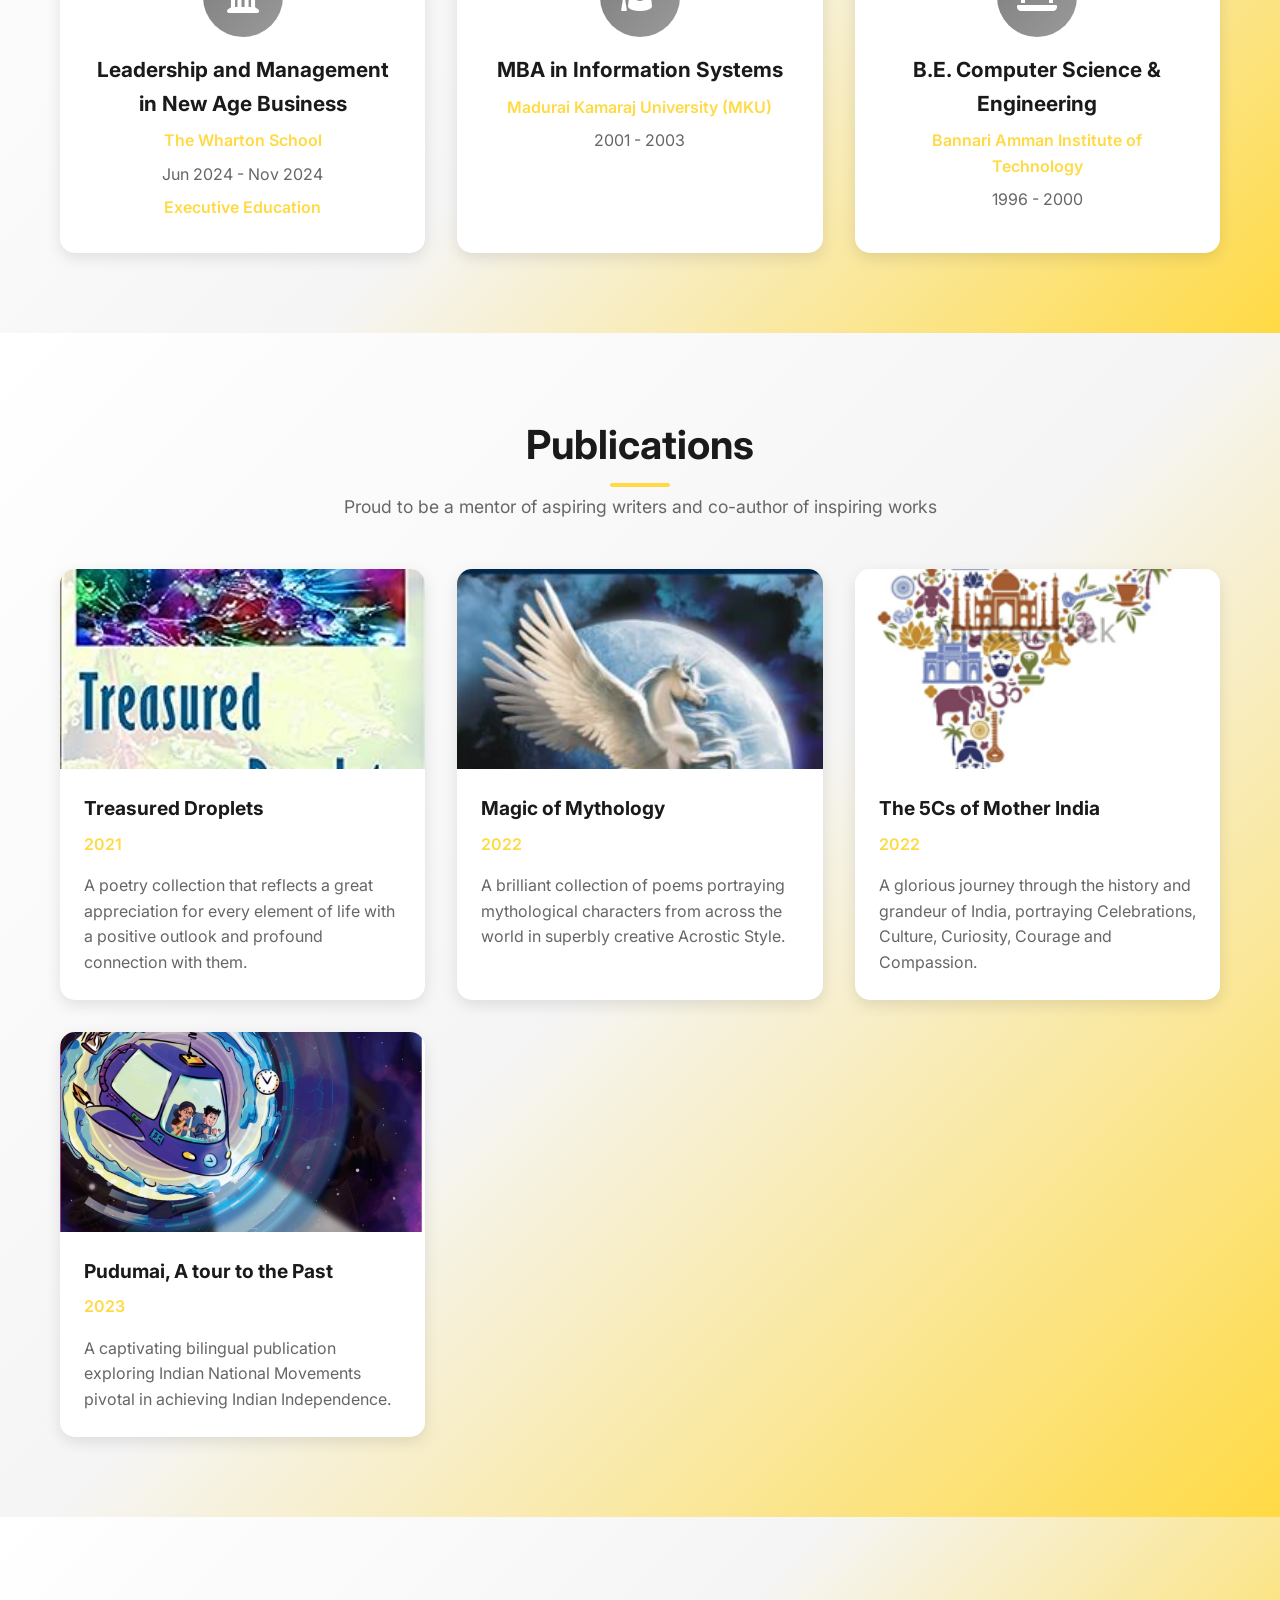
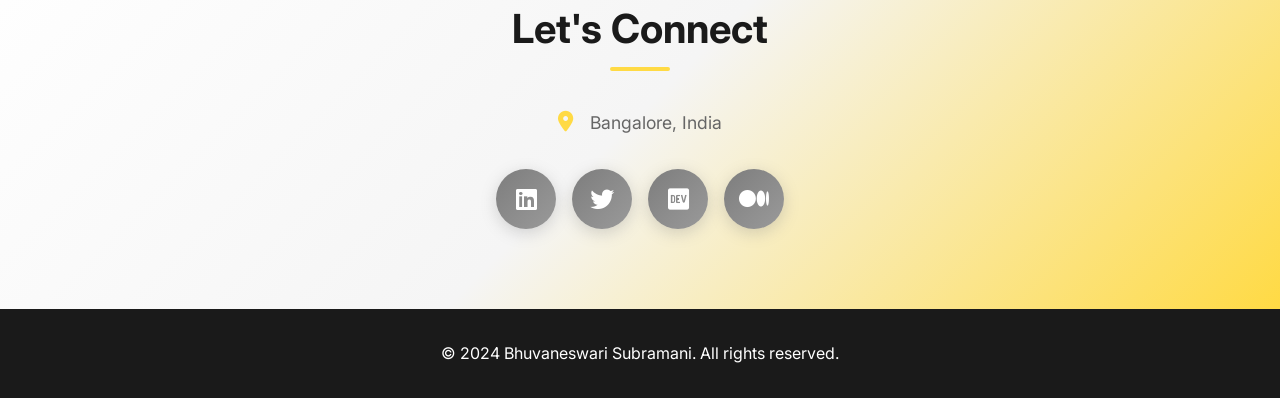
==== commit 109a56b3: "Add new achievement card for Hackathon Winner" ====
--- a/index.html
+++ b/index.html
@@ -244,7 +244,14 @@
                     <p class="achievement-year">Aug 2023</p>
                     <p>Women Techmakers Ambassador promoting diversity in technology</p>
                 </div>
-
+                <div class="achievement-card">
+                    <div class="achievement-icon">
+                        <i class="fab fa-aws"></i>
+                    </div>
+                    <h3><a href="https://www.linkedin.com/posts/bhuvanas_aidlc-agenticai-roadtoreinvent-activity-7401283269411053569-hdgZ" target="_blank" class="blog-link">$100K Road to Re:Invent Hackathon Winner =</a></h3>
+                    <p class="achievement-year">2025</p>
+                    <p>$1\00K Road to Re:Invent Hackathon Winner/p>
+                </div>
                 <div class="achievement-card">
                     <div class="achievement-icon">
                         <i class="fab fa-aws"></i>
--- a/css/styles.css
+++ b/css/styles.css
@@ -602,7 +602,7 @@
     flex: 0 0 200px;
     text-align: center;
     font-weight: 600;
-    color: var(--primary-yellow);
+    color: var(--dark-gray);
     font-size: 1.1rem;
     padding: 1rem;
 }
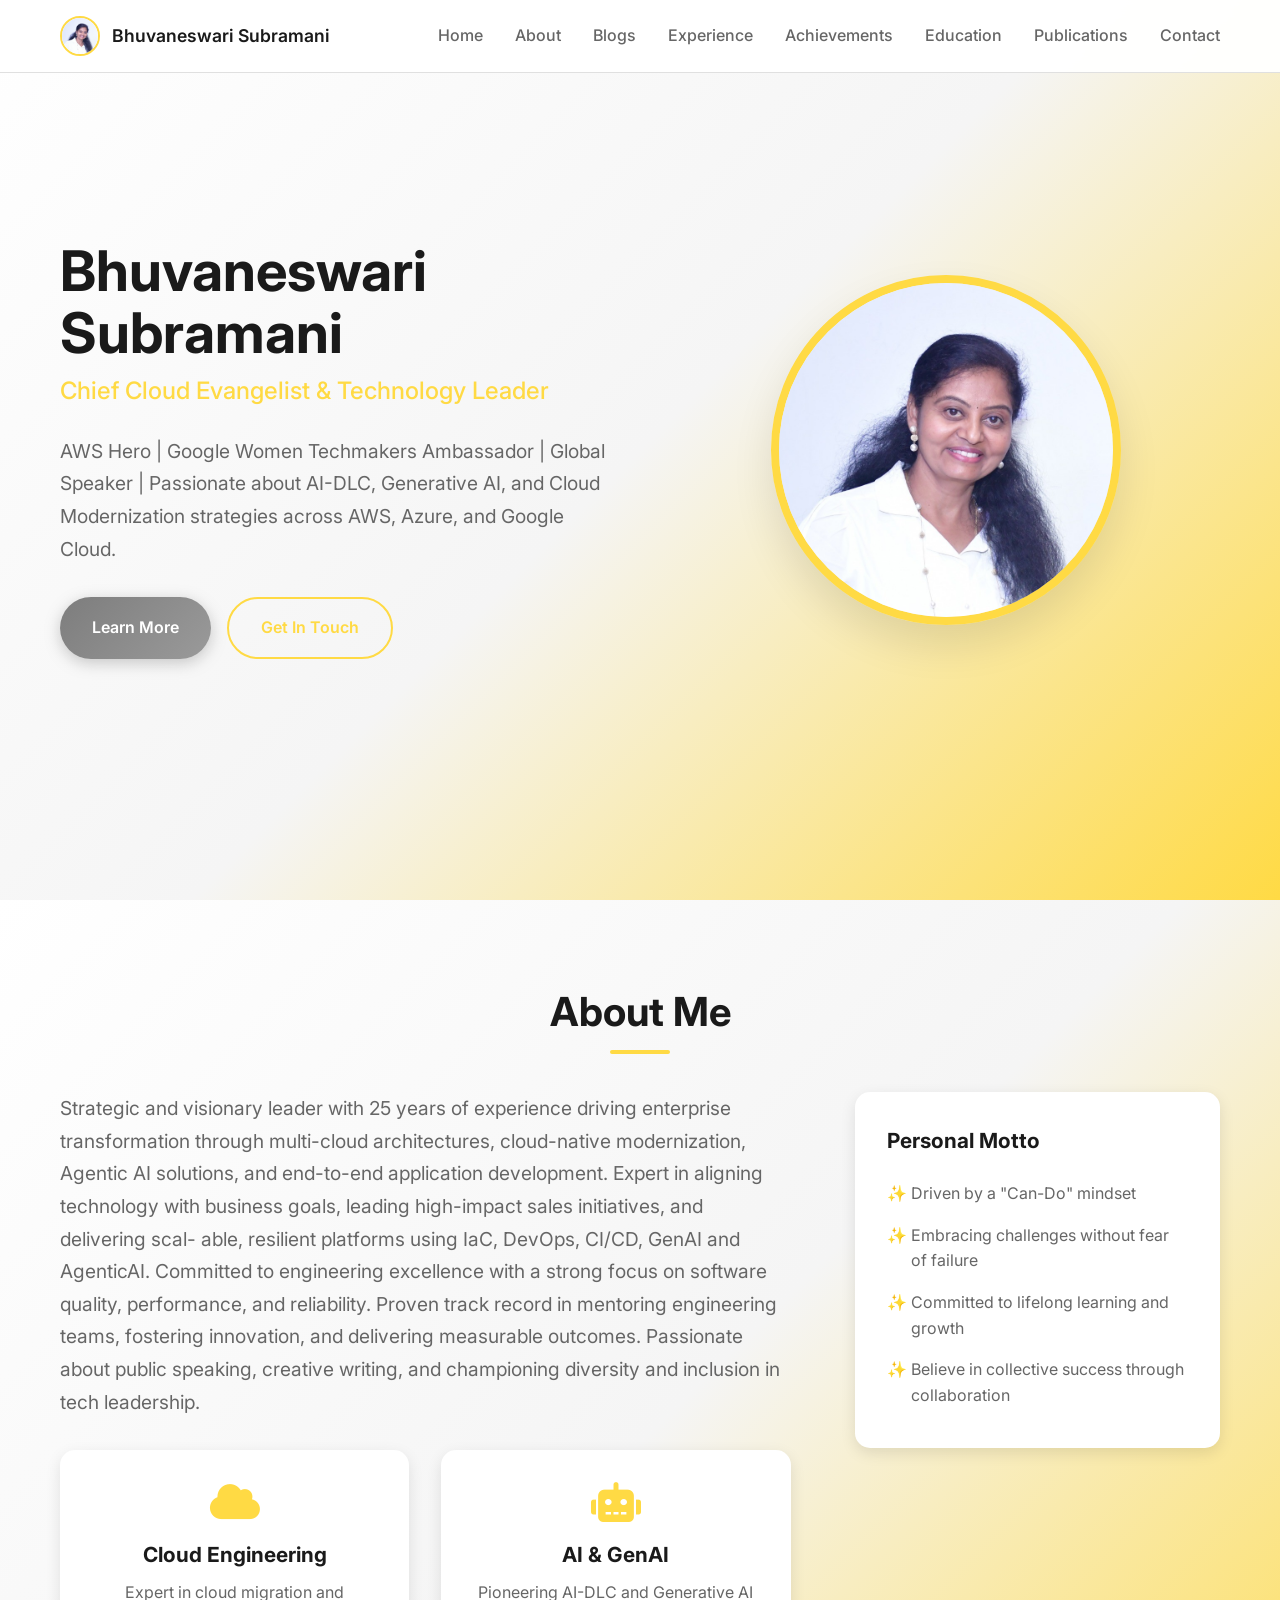
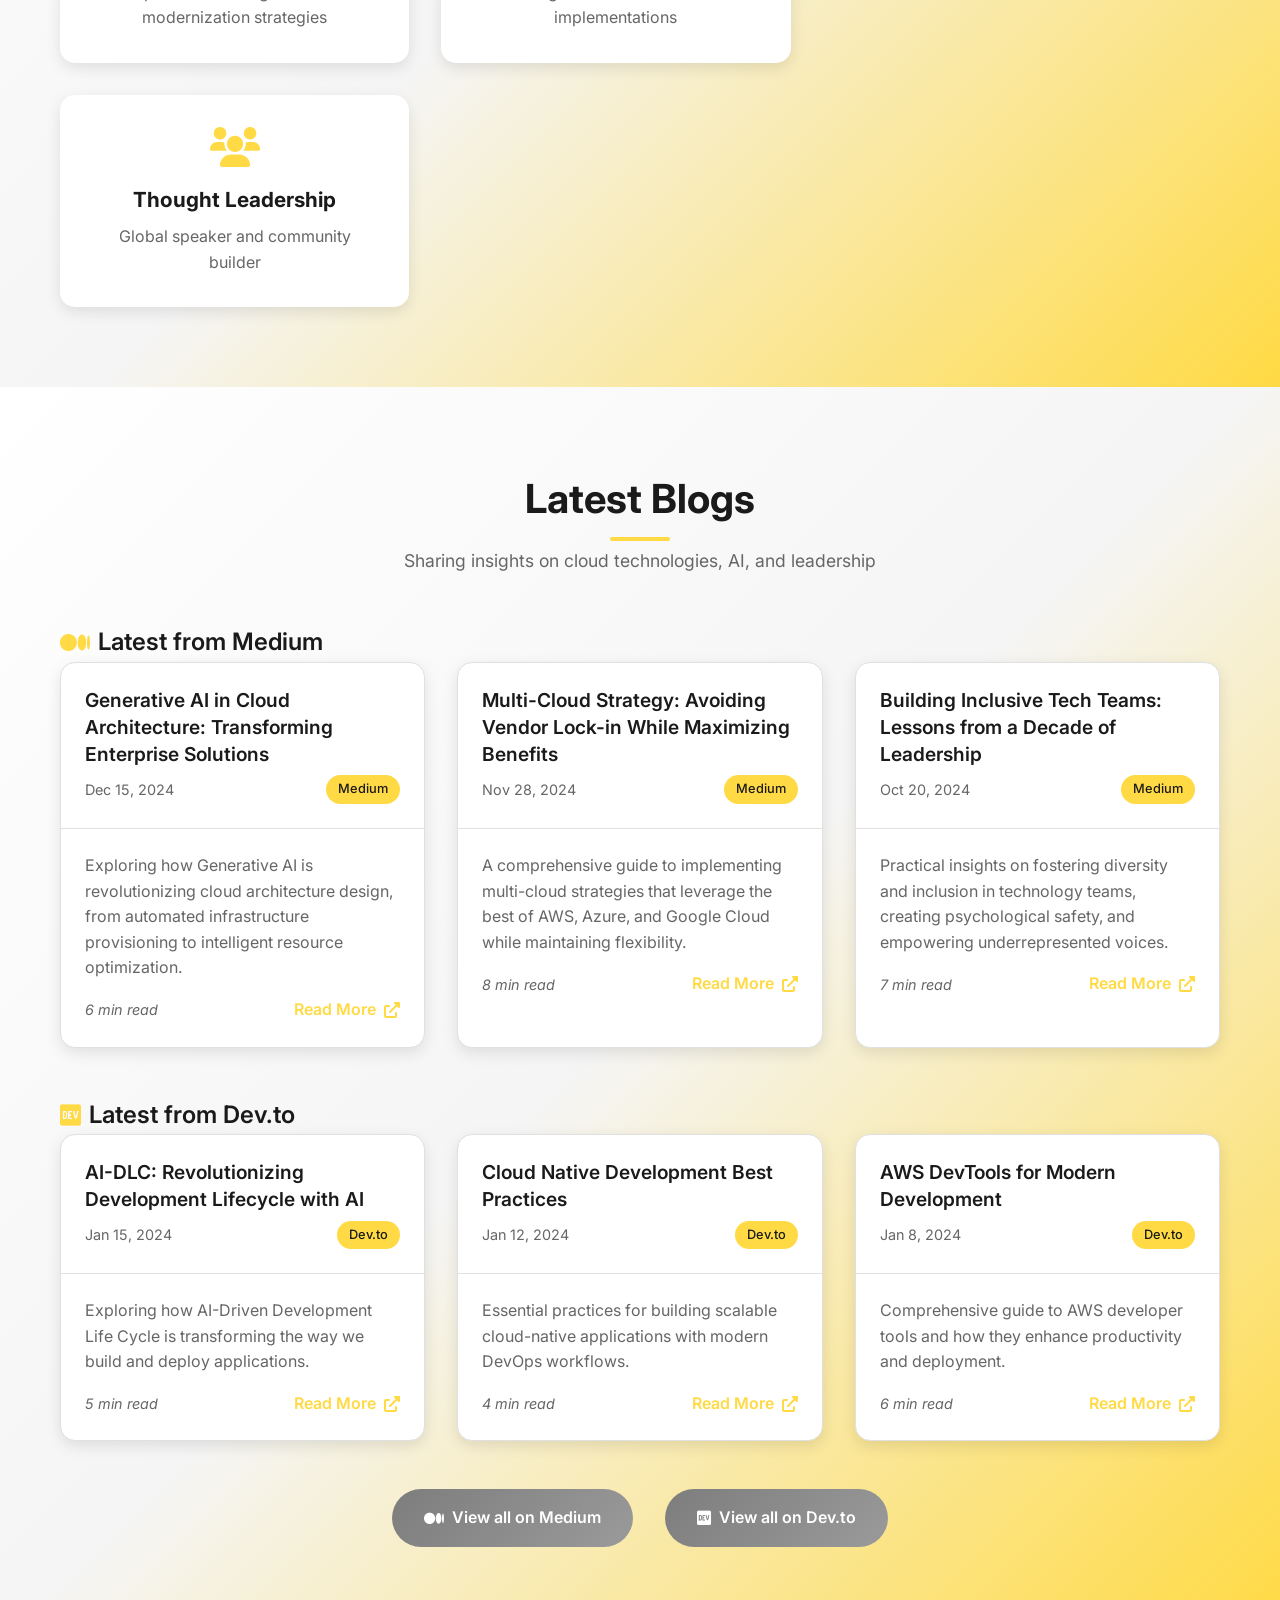
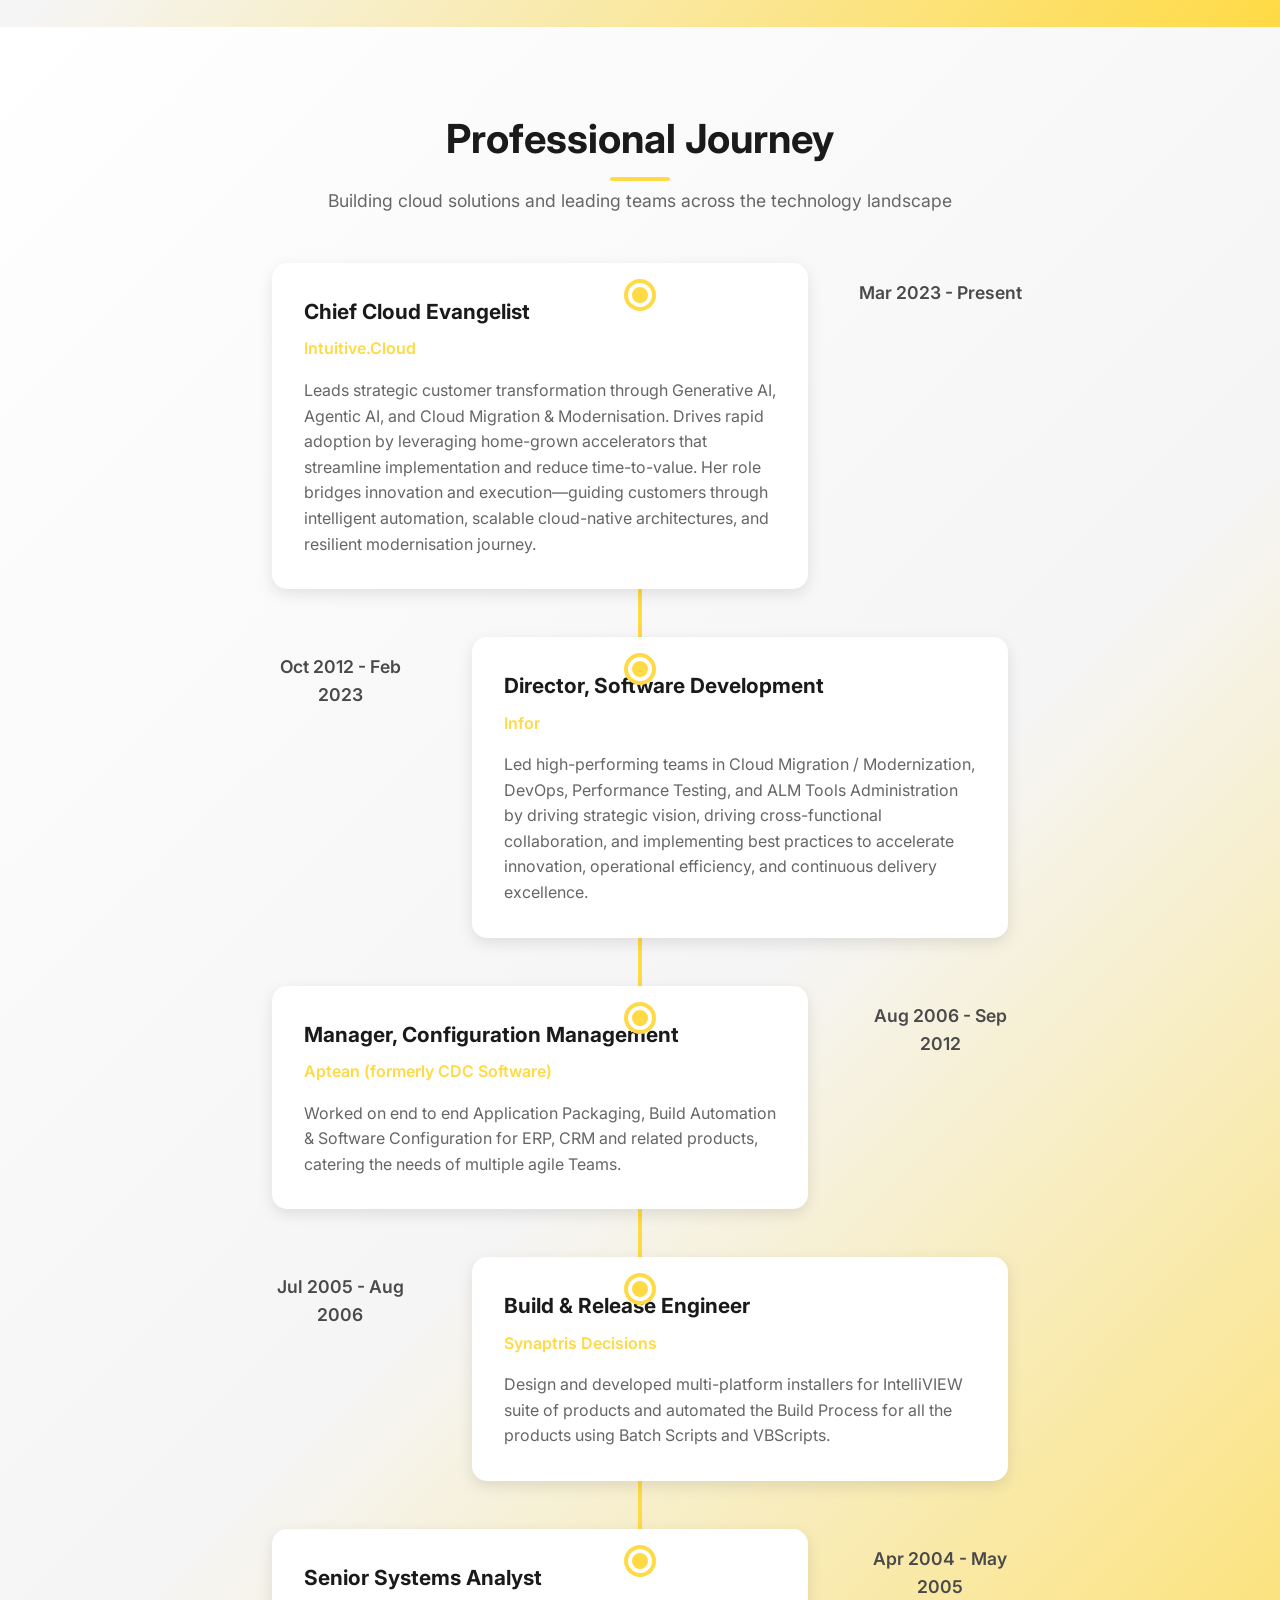
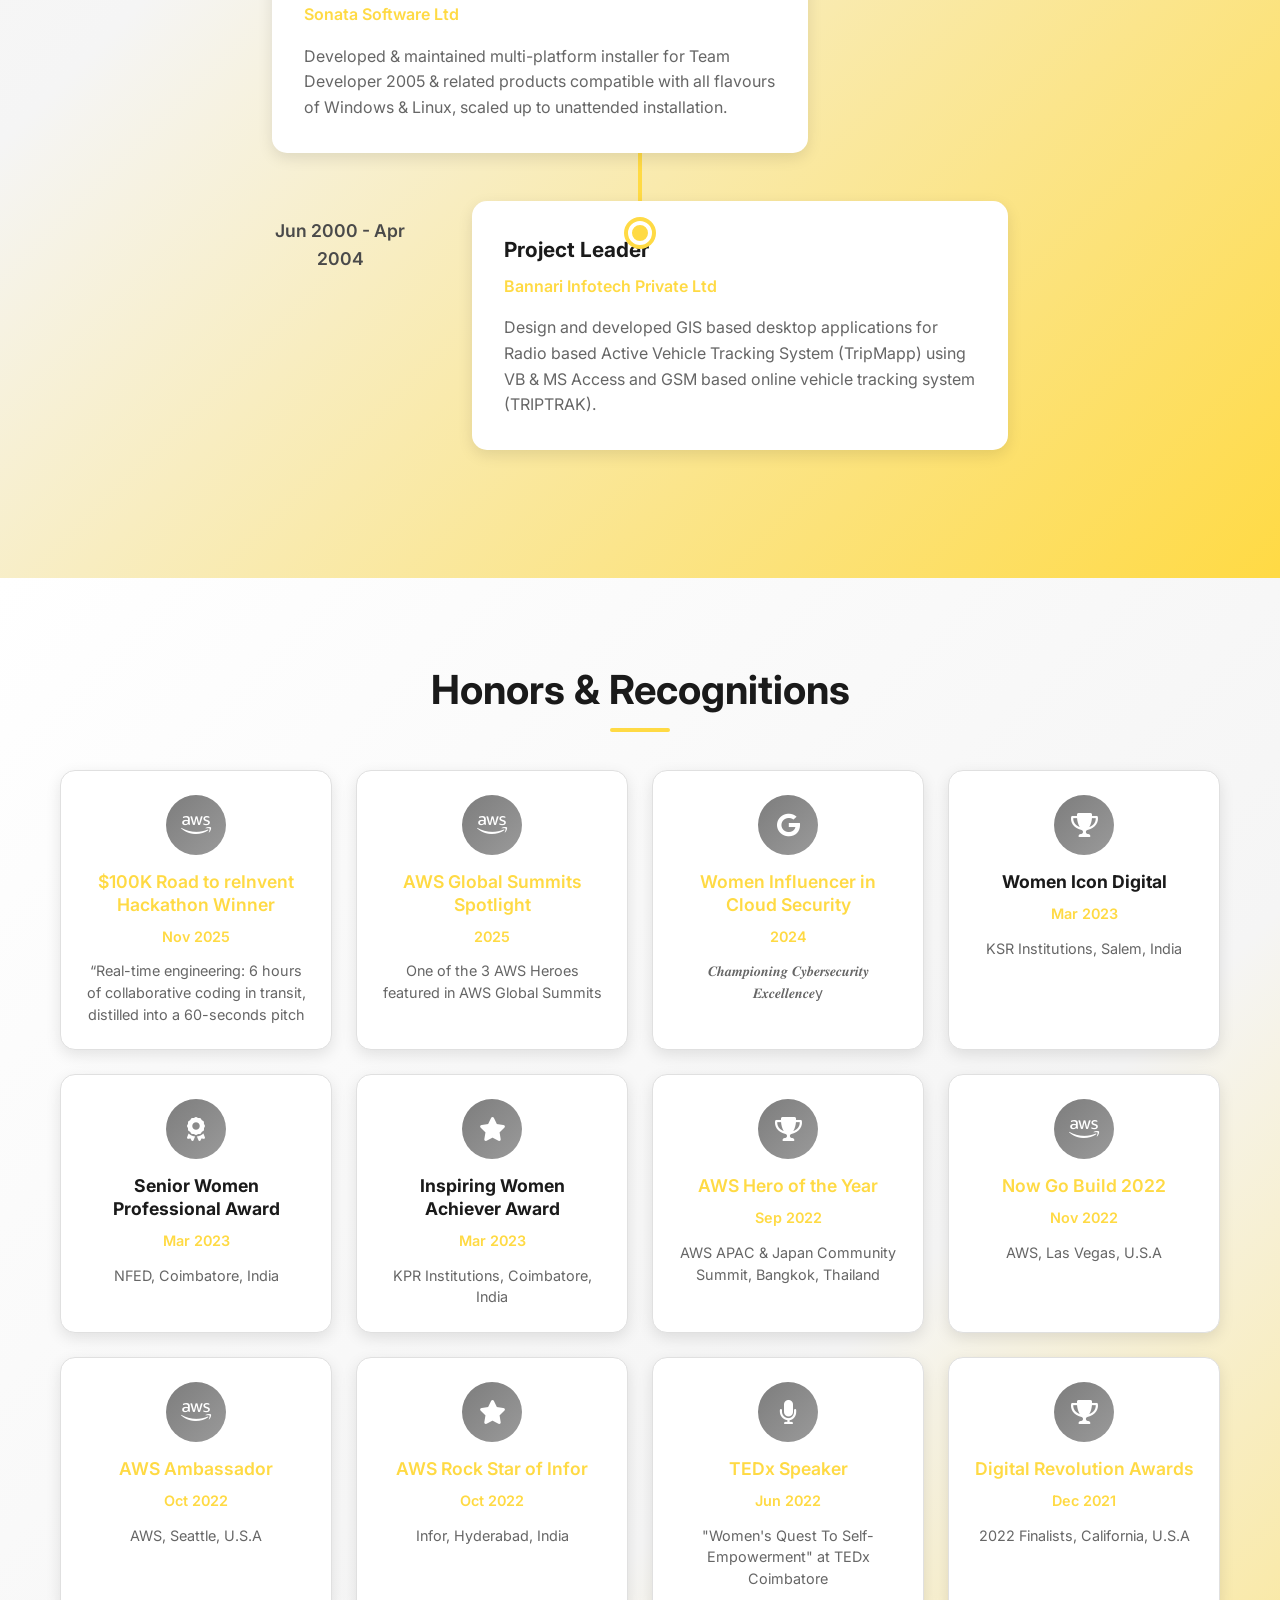
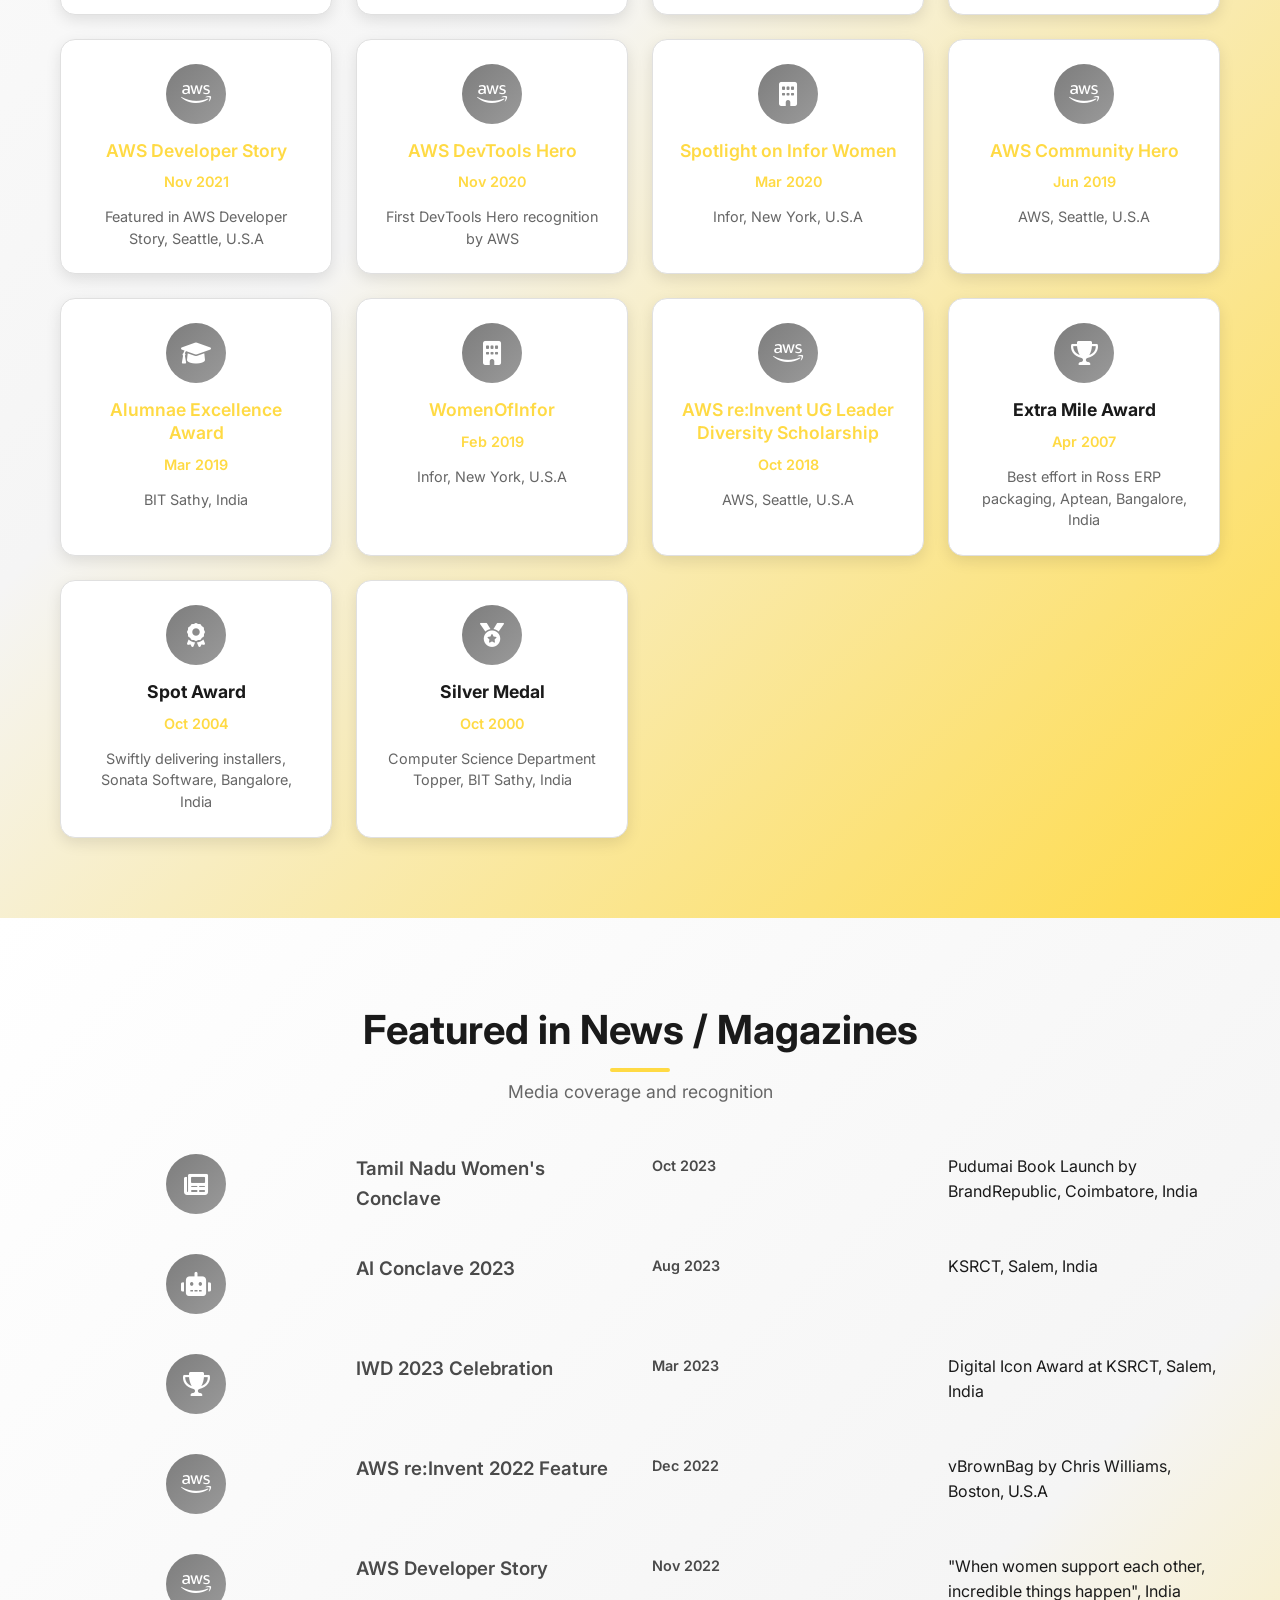
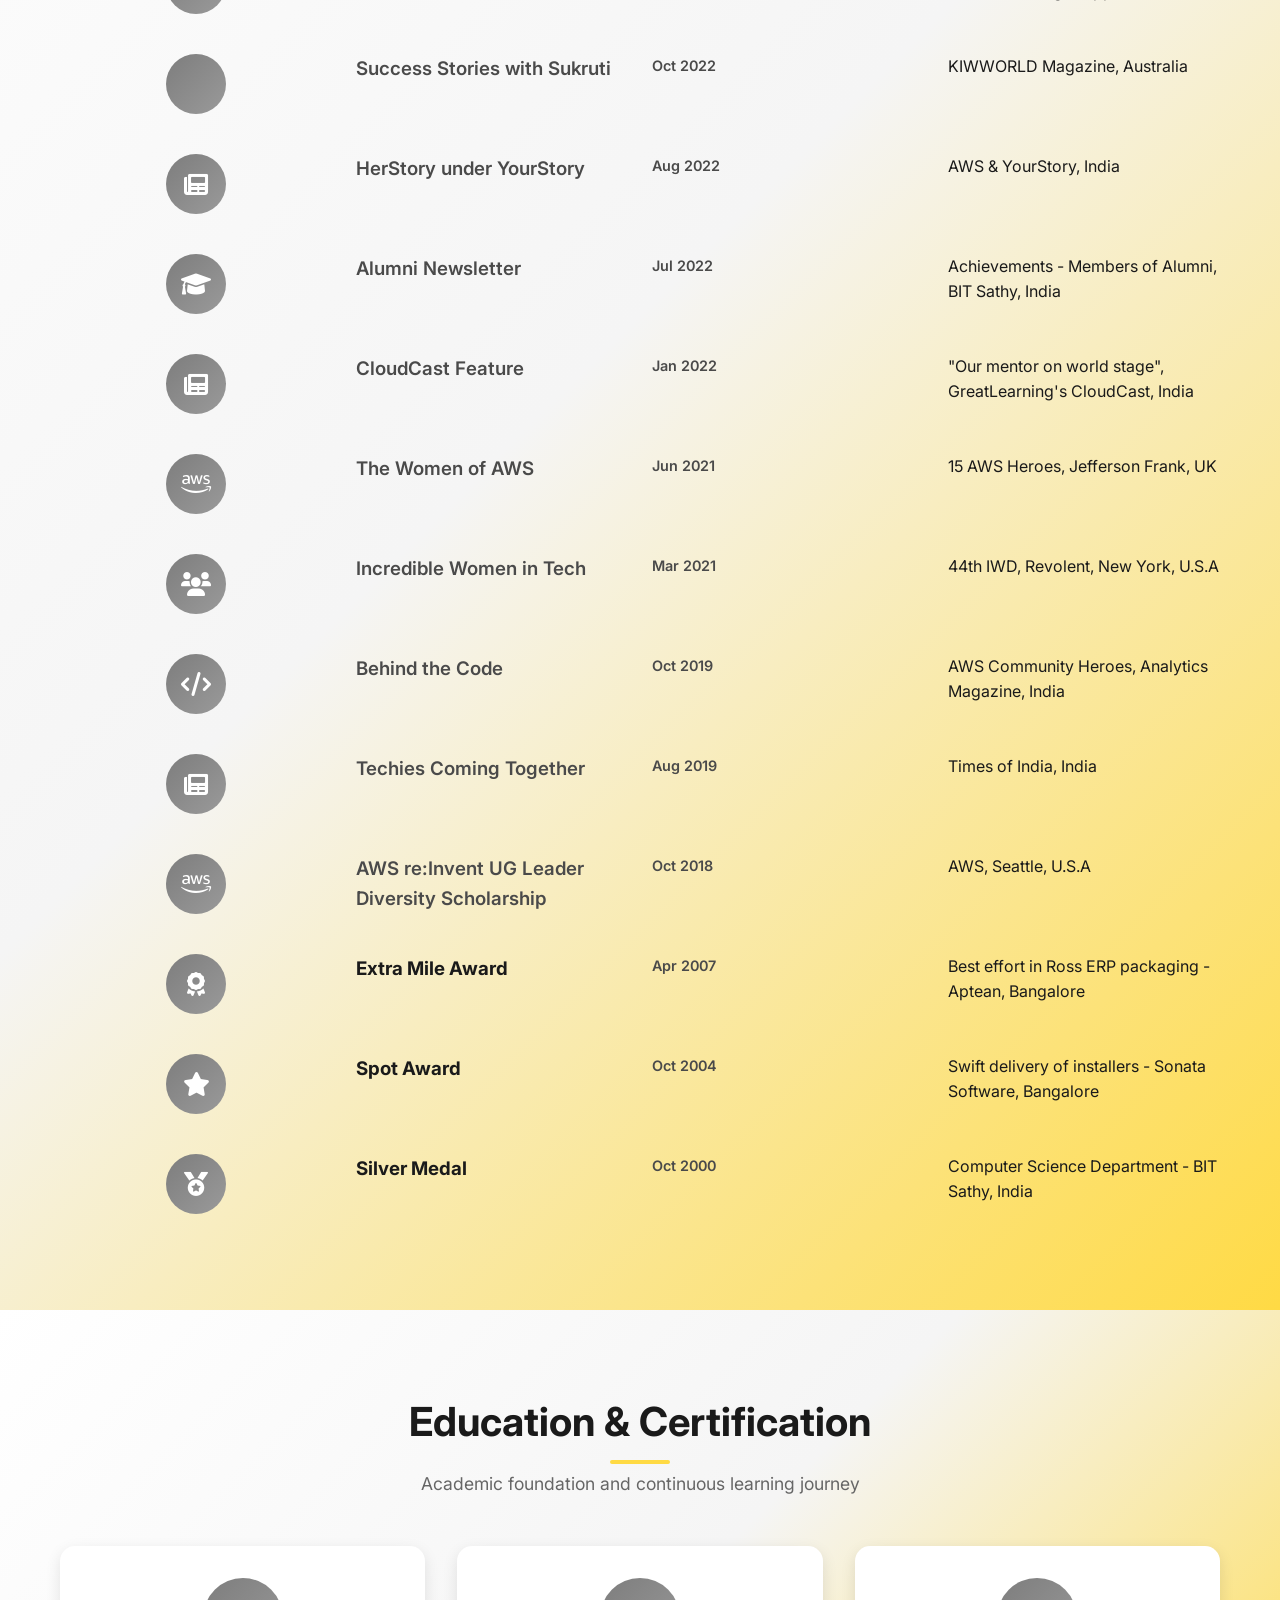
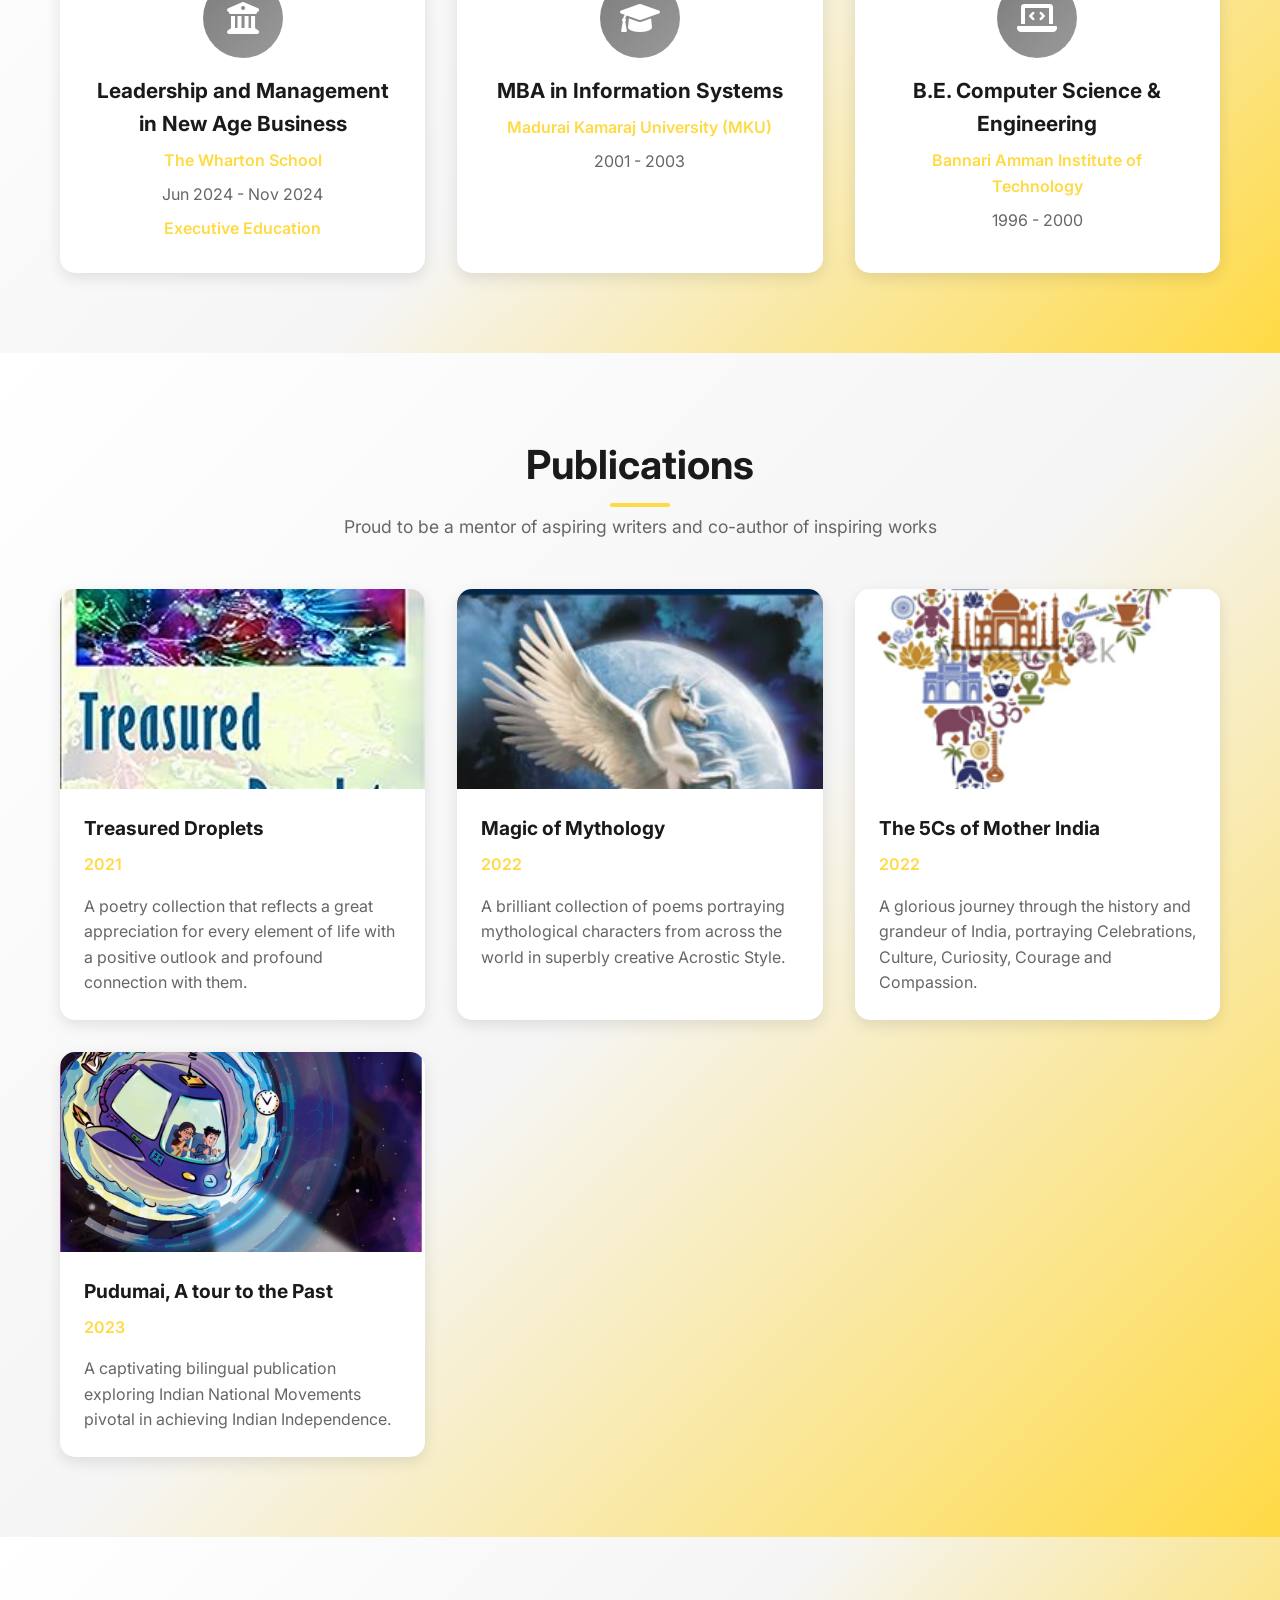
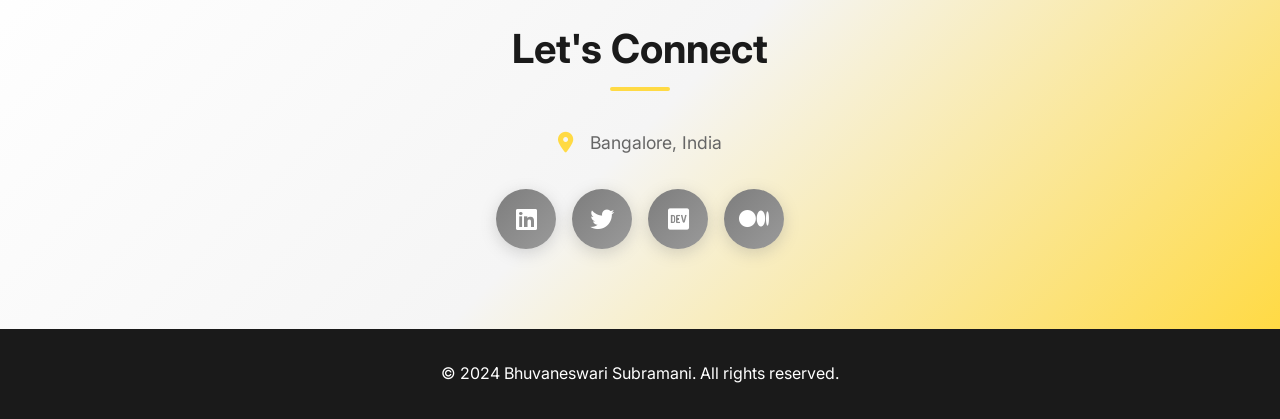
==== commit 8ce94864: "Added Road to reInvent Hackathon!!" ====
--- a/index.html
+++ b/index.html
@@ -226,7 +226,7 @@
             <h2 class="section-title">Honors & Recognitions</h2>
             <div class="achievements-grid">
                 <!-- Featured Achievement -->
-                <div class="achievement-card featured">
+                <!-- <div class="achievement-card featured">
                     <div class="achievement-icon">
                         <i class="fab fa-aws"></i>
                     </div>
@@ -234,24 +234,18 @@
                     <p class="achievement-year">2019 - present</p>
                     <p>AWS Hero</p>
                 </div>
-
-                <!-- 2024 Awards -->
-                <div class="achievement-card">
-                    <div class="achievement-icon">
-                        <i class="fab fa-google"></i>
-                    </div>
-                    <h3><a href="https://www.linkedin.com/posts/bhuvanas_google-womentechmakers-googleambassador-activity-7093449676795883521--U87" target="_blank" class="blog-link">Google WTM Ambassador</a></h3>
-                    <p class="achievement-year">Aug 2023</p>
-                    <p>Women Techmakers Ambassador promoting diversity in technology</p>
-                </div>
-                <div class="achievement-card">
-                    <div class="achievement-icon">
-                        <i class="fab fa-aws"></i>
-                    </div>
-                    <h3><a href="https://www.linkedin.com/posts/bhuvanas_aidlc-agenticai-roadtoreinvent-activity-7401283269411053569-hdgZ" target="_blank" class="blog-link">$100K Road to Re:Invent Hackathon Winner =</a></h3>
-                    <p class="achievement-year">2025</p>
-                    <p>$1\00K Road to Re:Invent Hackathon Winner/p>
-                </div>
+                --> 
+
+                <!-- 2025 Awards -->
+                <div class="achievement-card">
+                    <div class="achievement-icon">
+                        <i class="fab fa-aws"></i>
+                    </div>
+                    <h3><a href="https://www.linkedin.com/feed/update/urn:li:activity:7401283269411053569/" target="_blank" class="blog-link">$100K Road to reInvent Hackathon Winner</a></h3>
+                    <p class="achievement-year">Nov 2025</p>
+                    <p>“Real-time engineering: 6 hours of collaborative coding in transit, distilled into a 60-seconds pitch</p>
+                </div>
+
                 <div class="achievement-card">
                     <div class="achievement-icon">
                         <i class="fab fa-aws"></i>
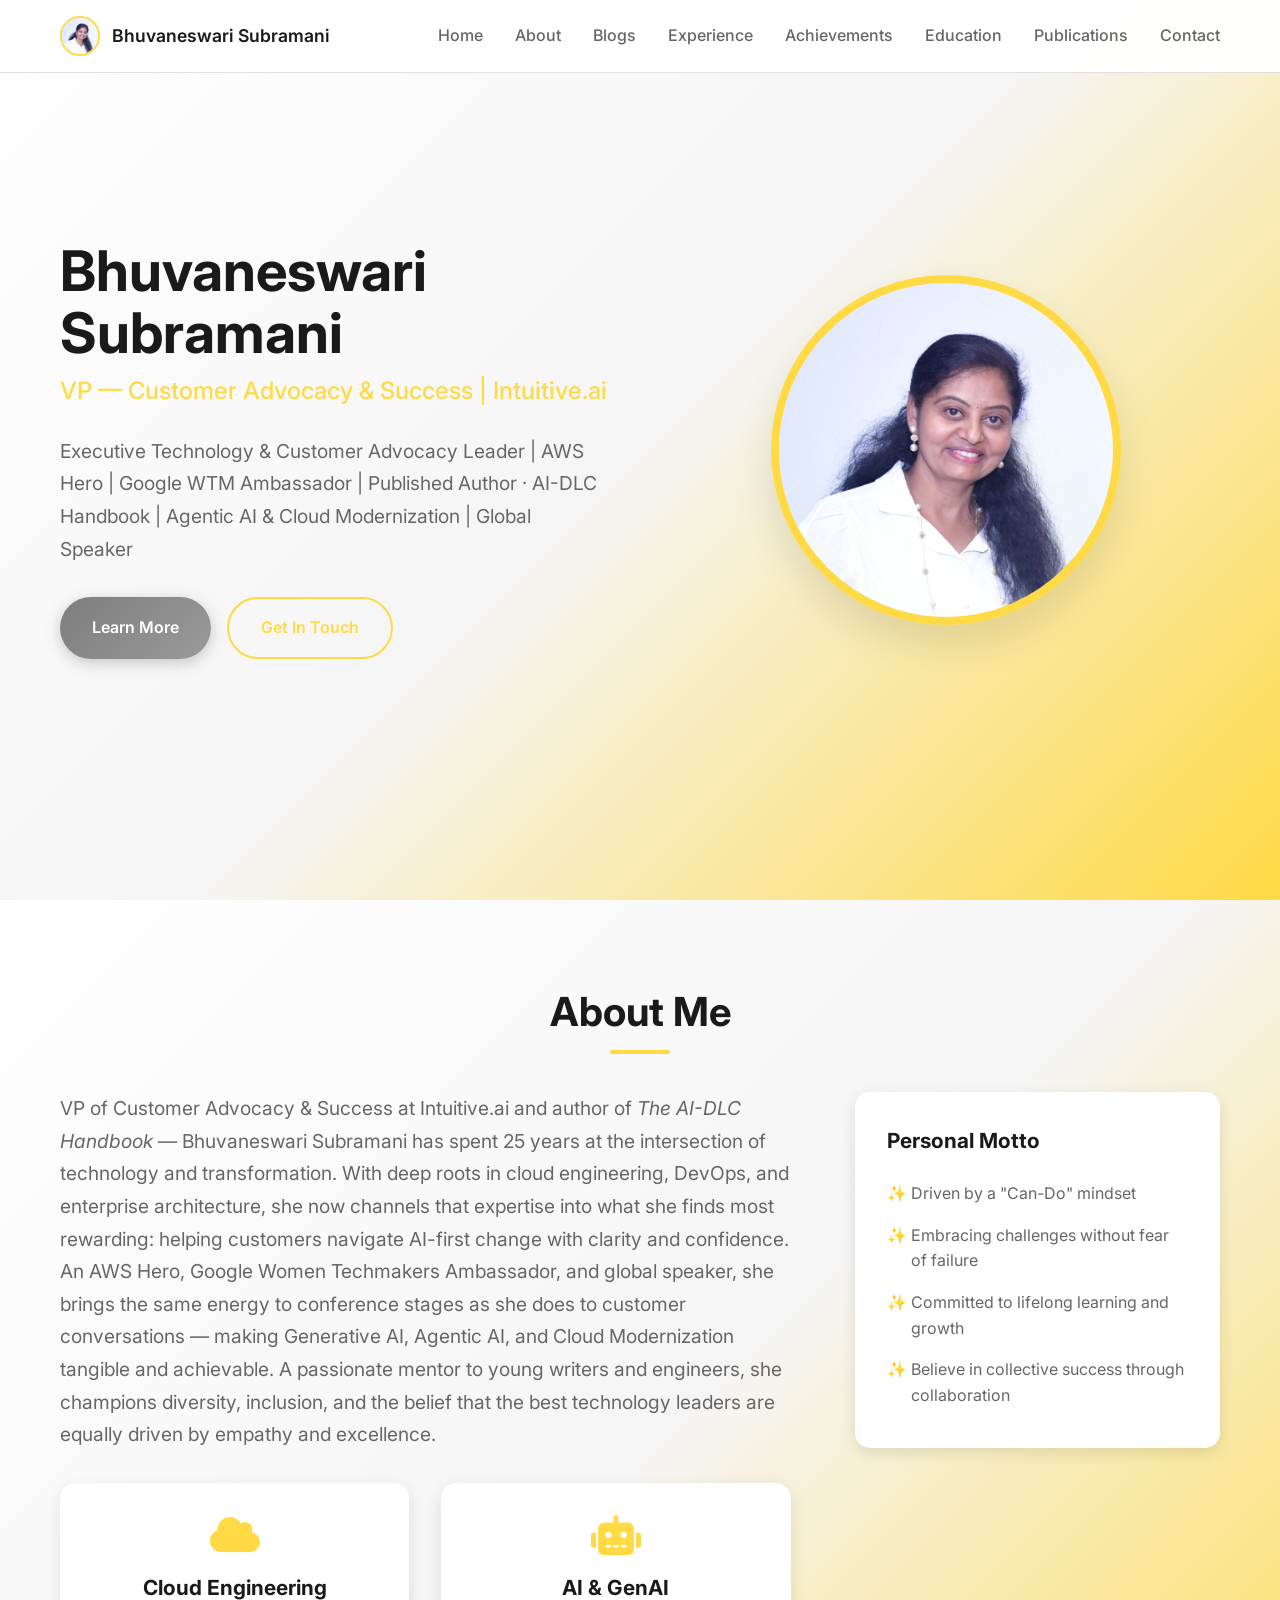
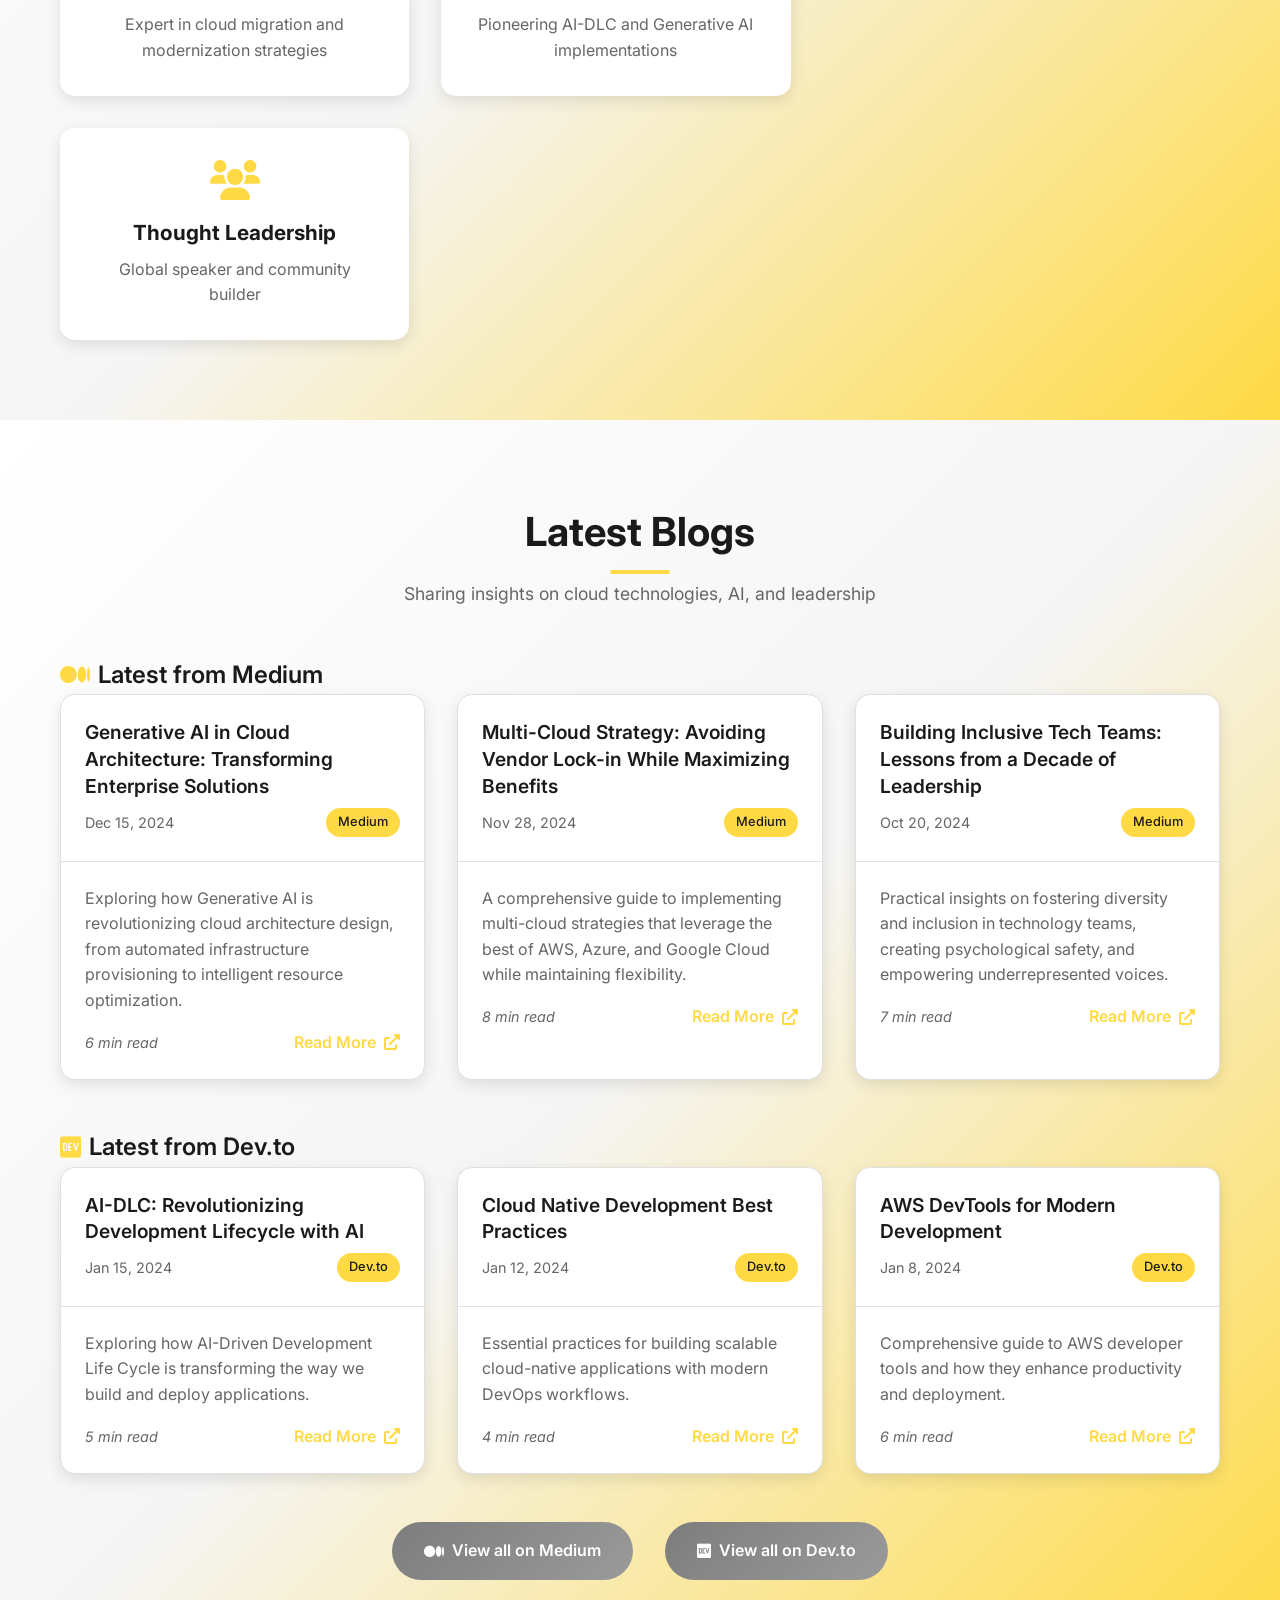
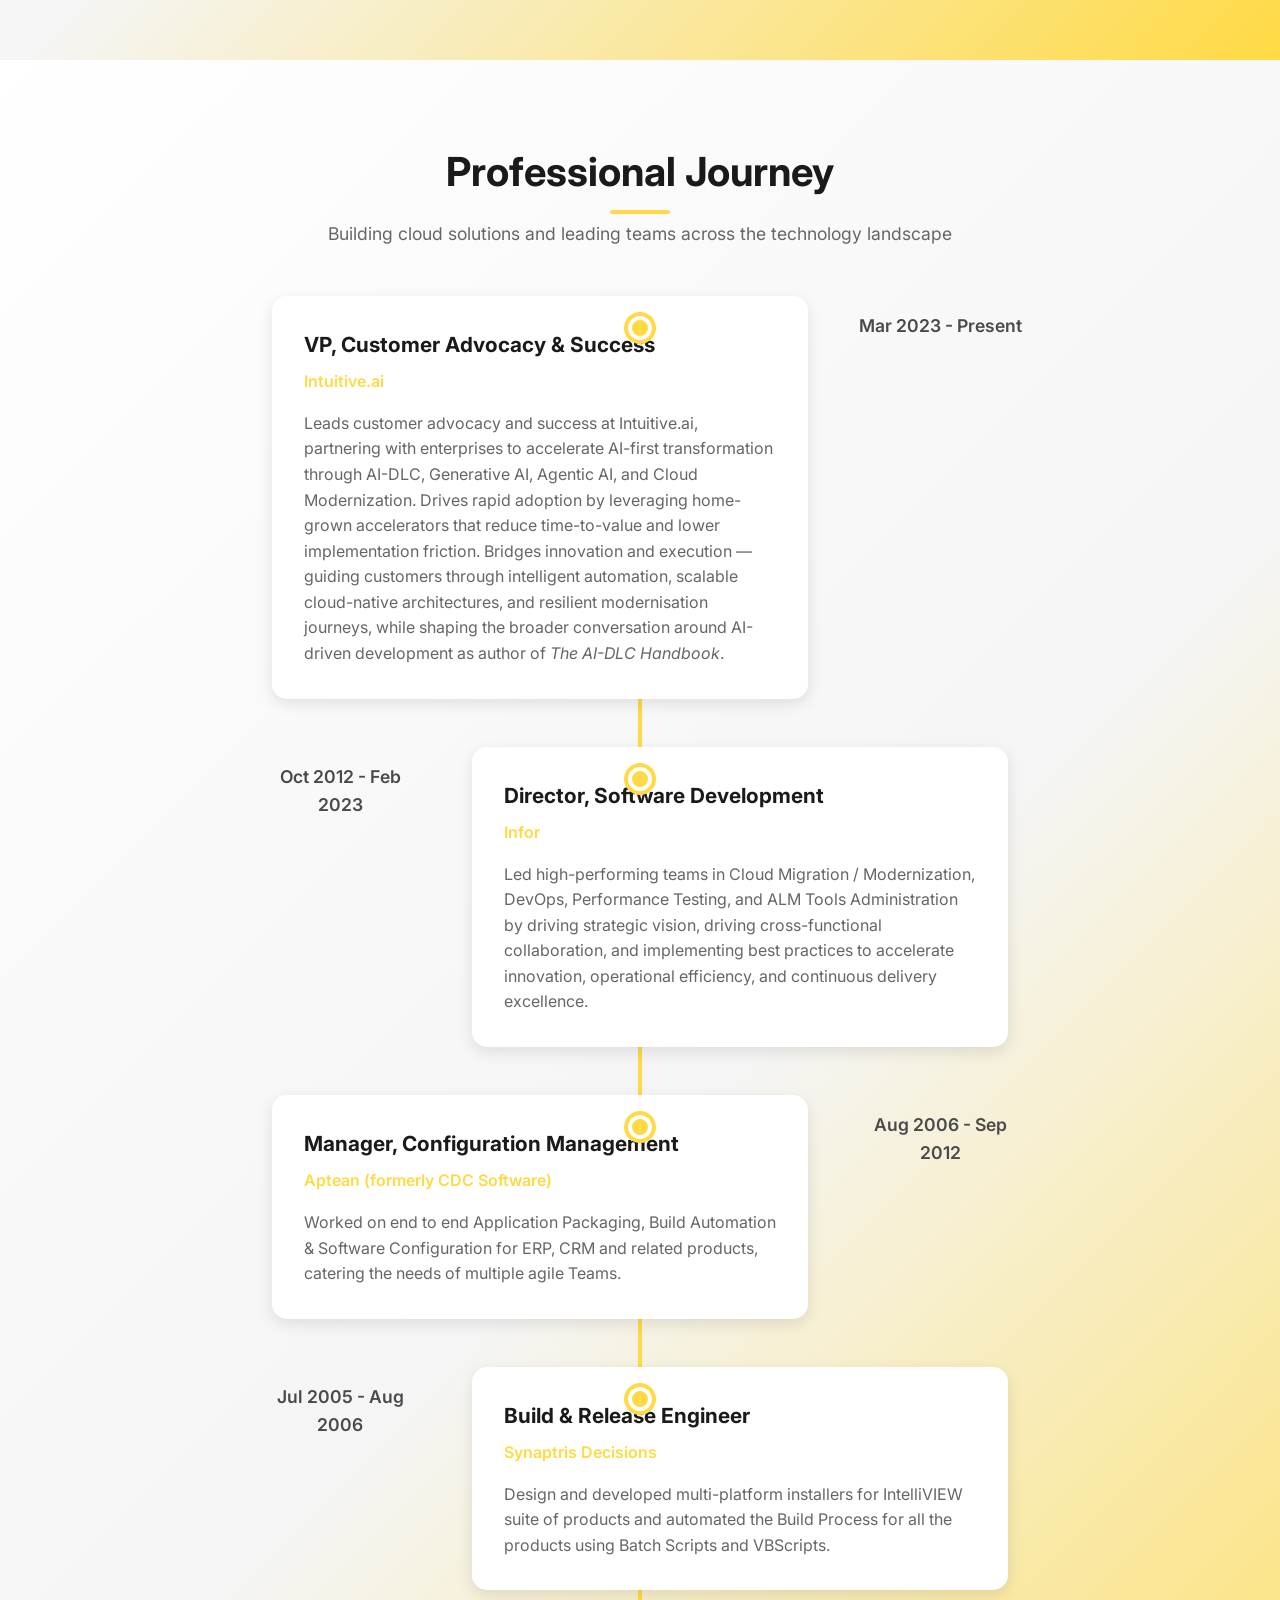
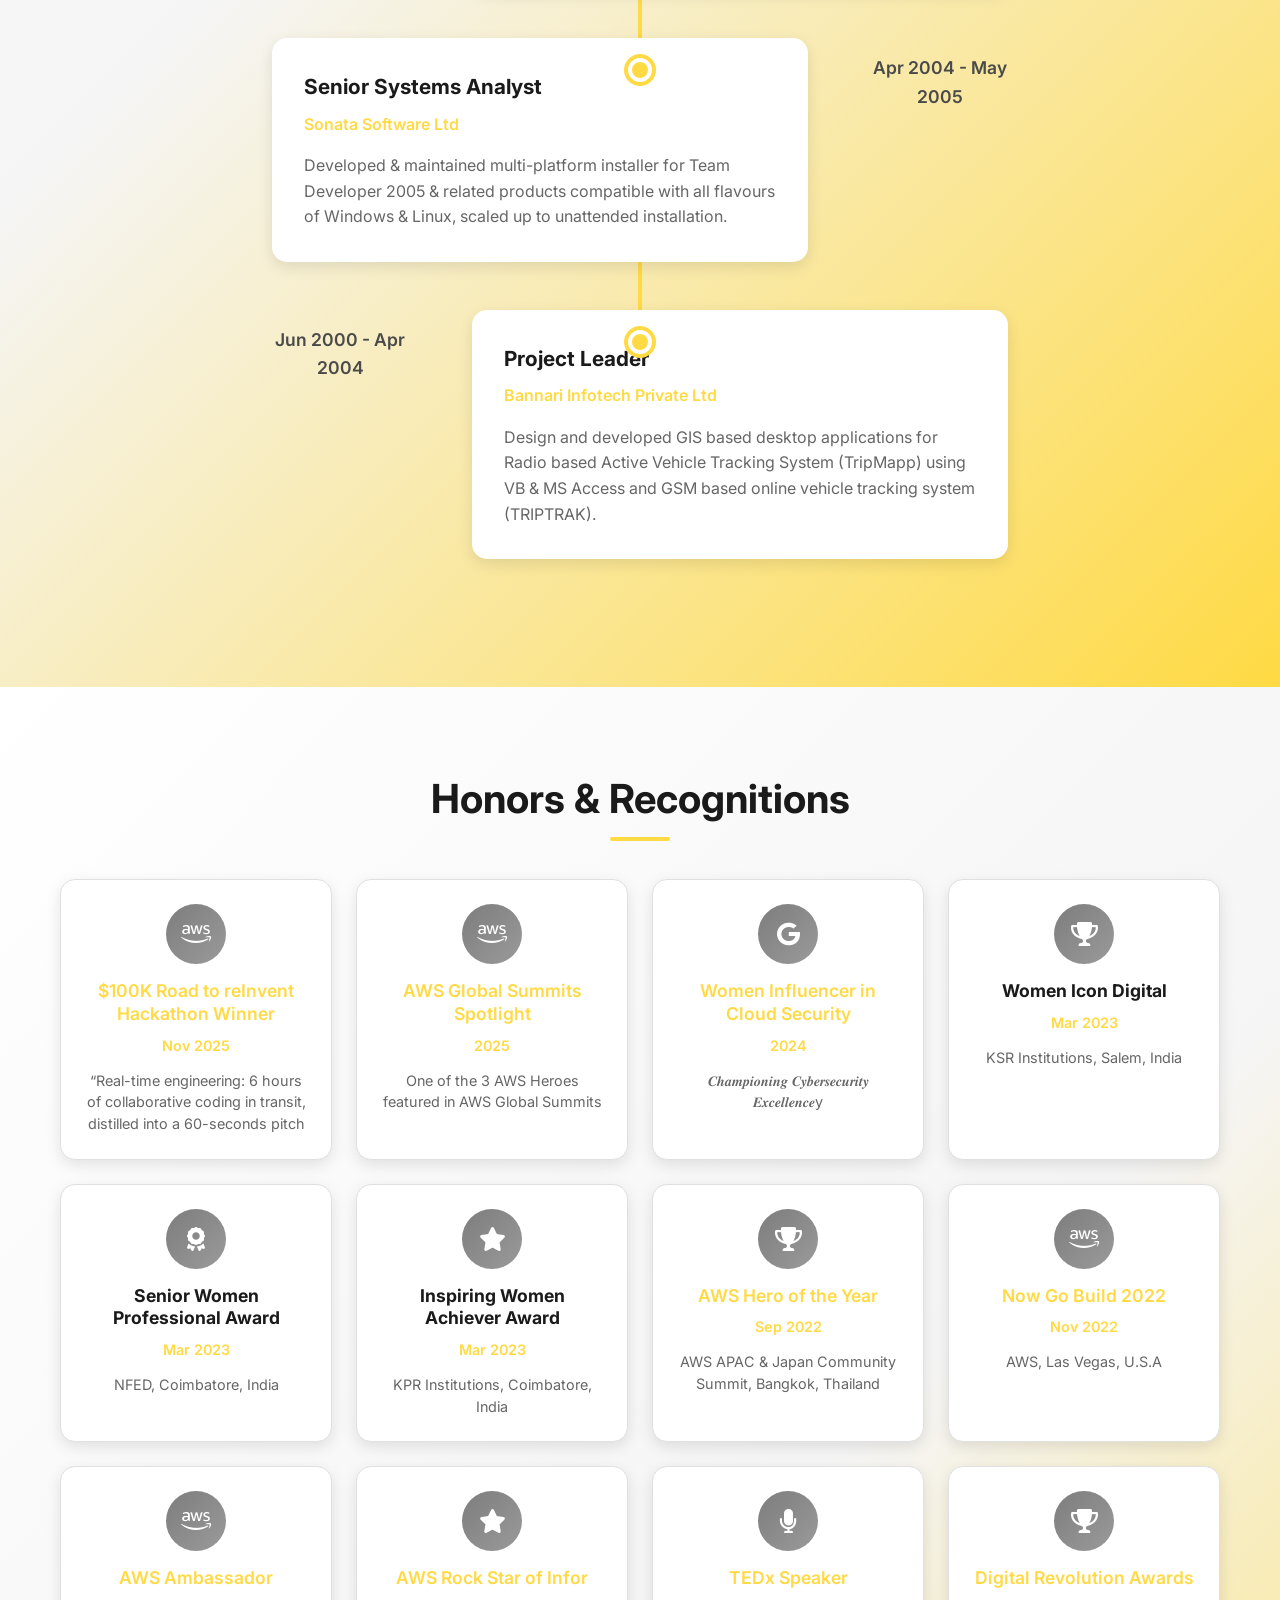
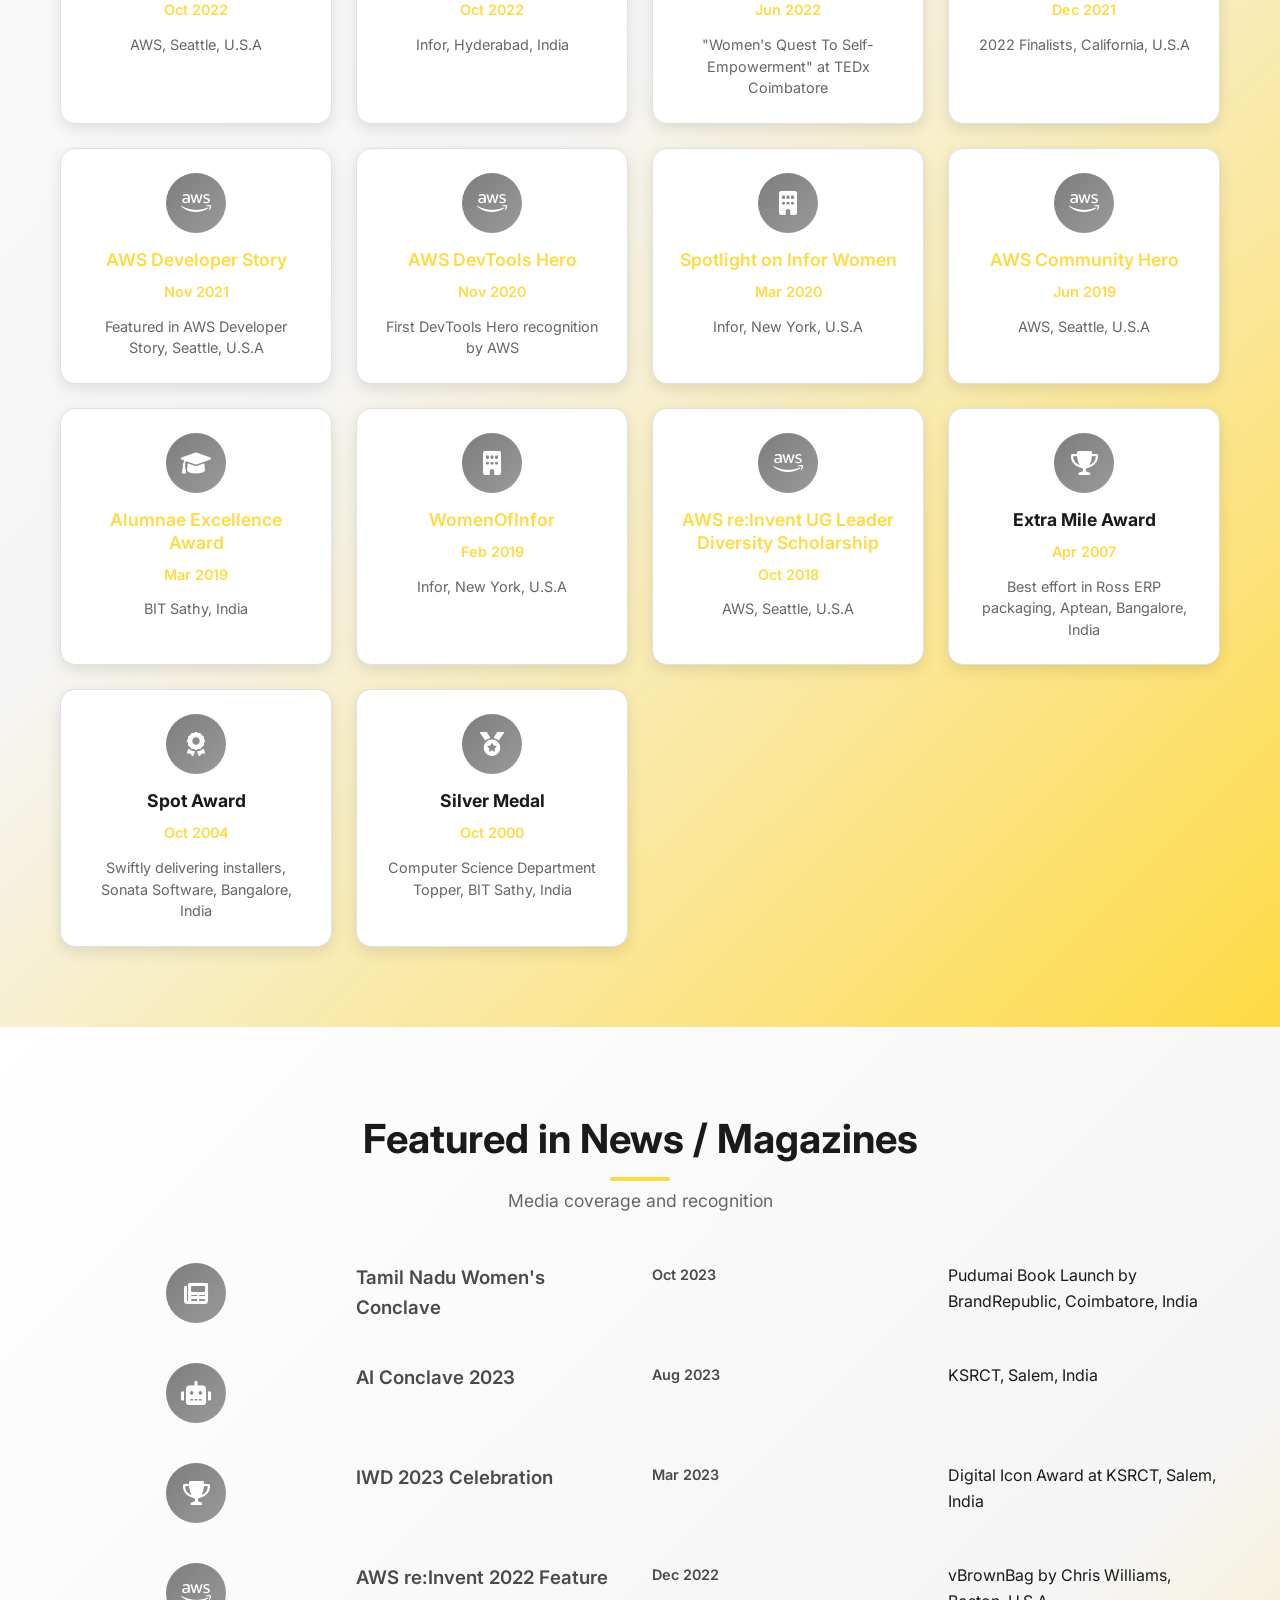
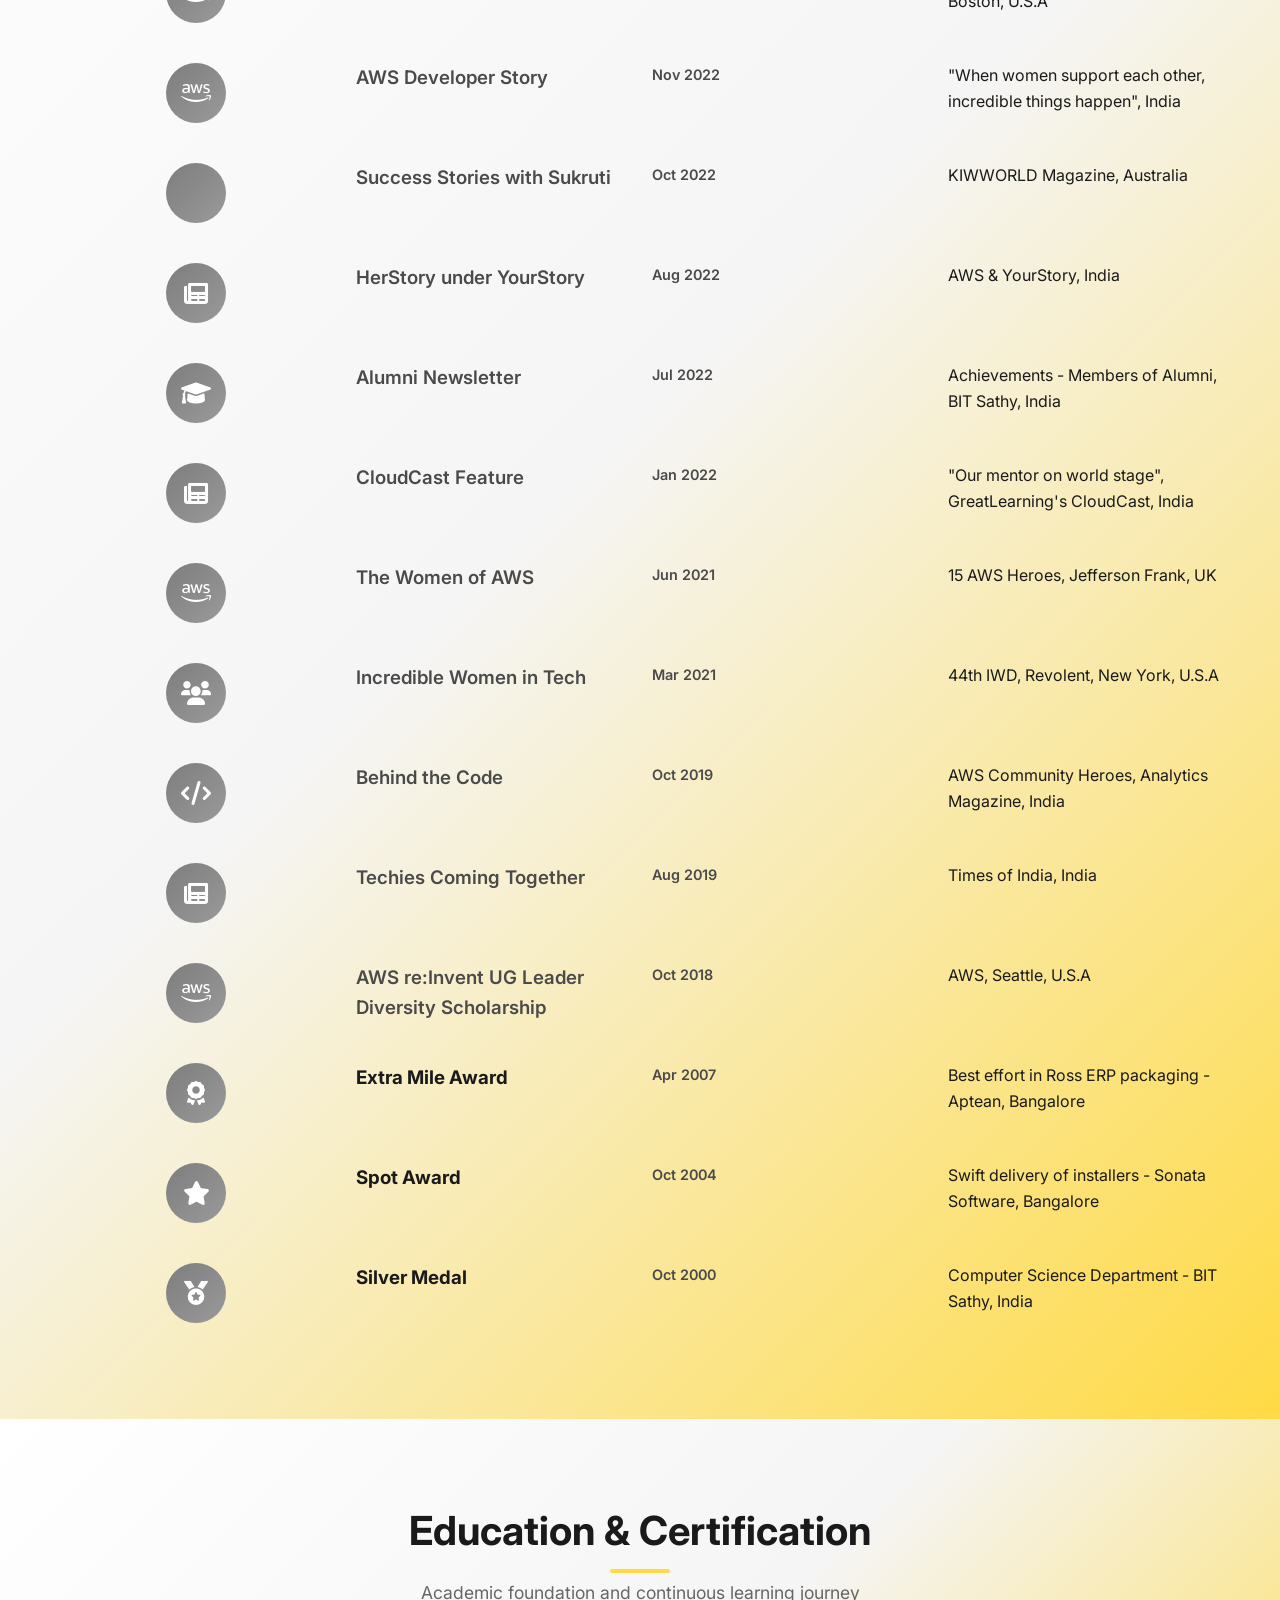
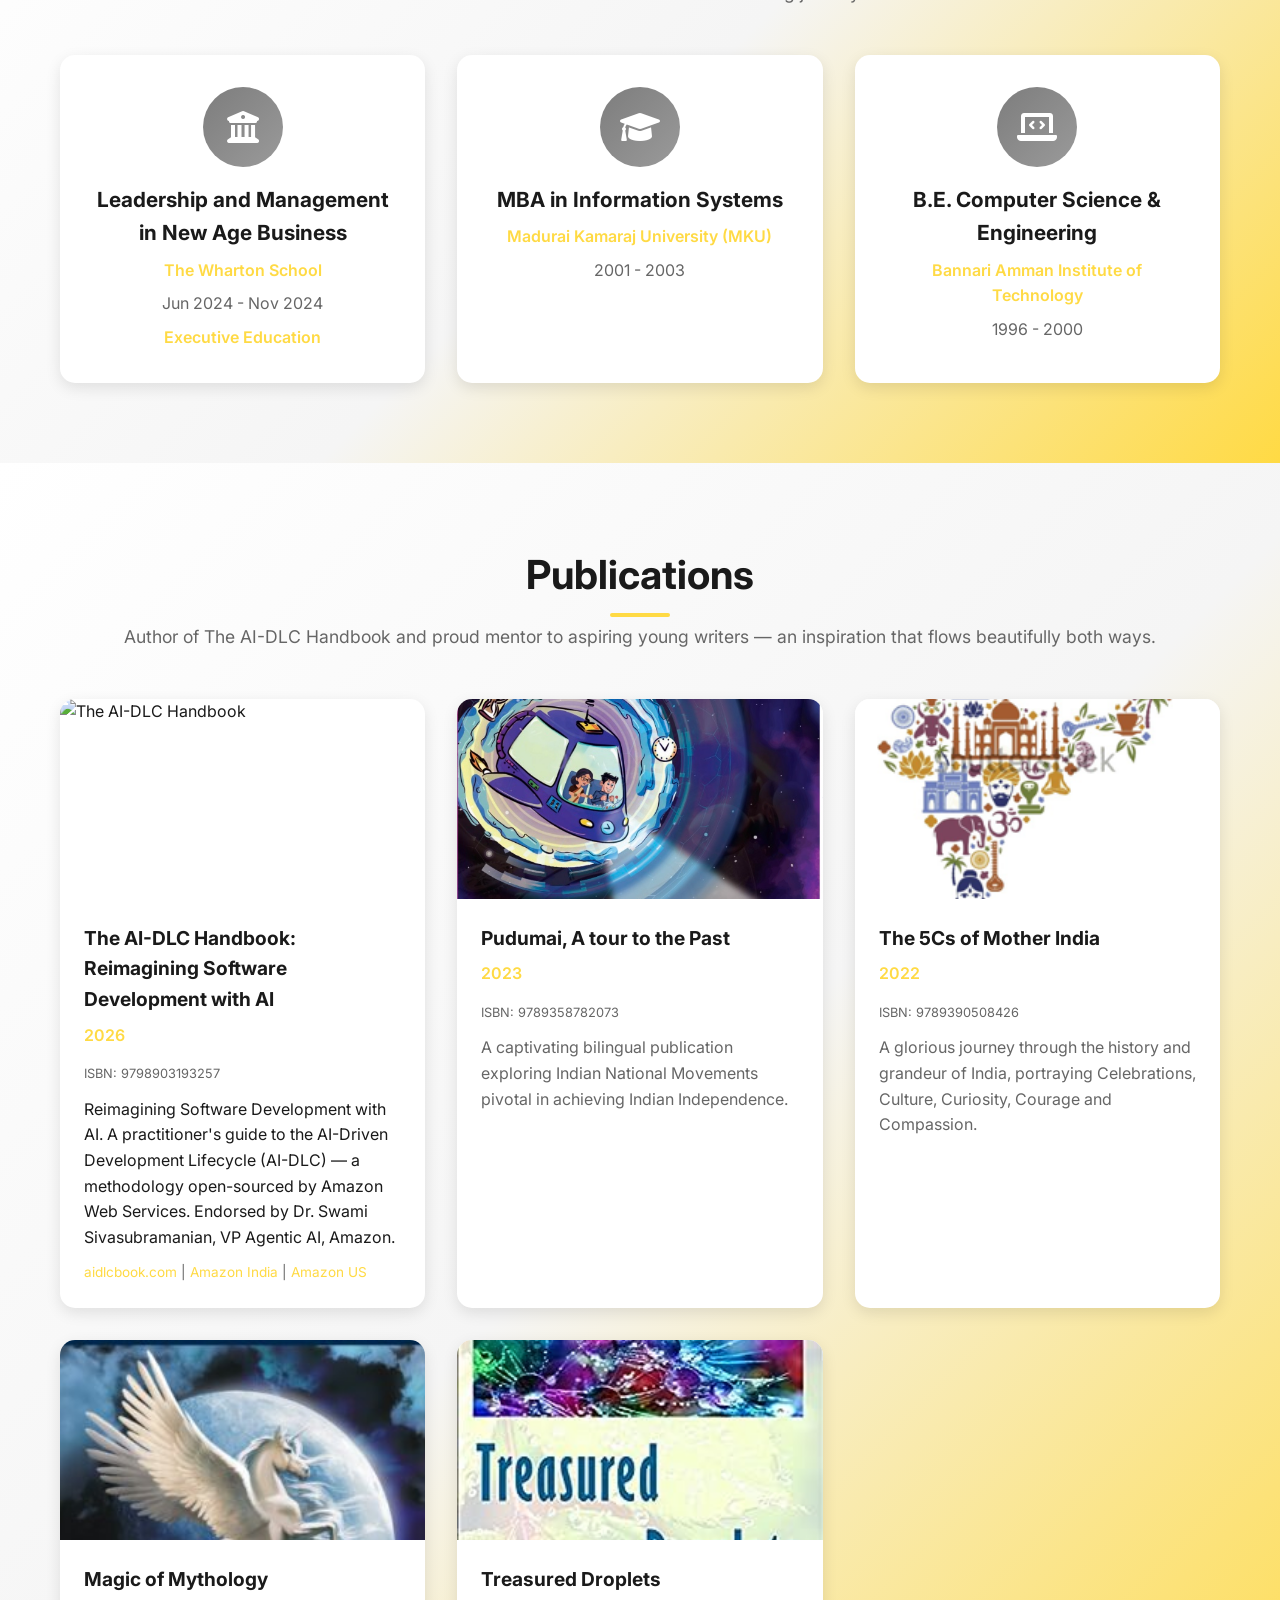
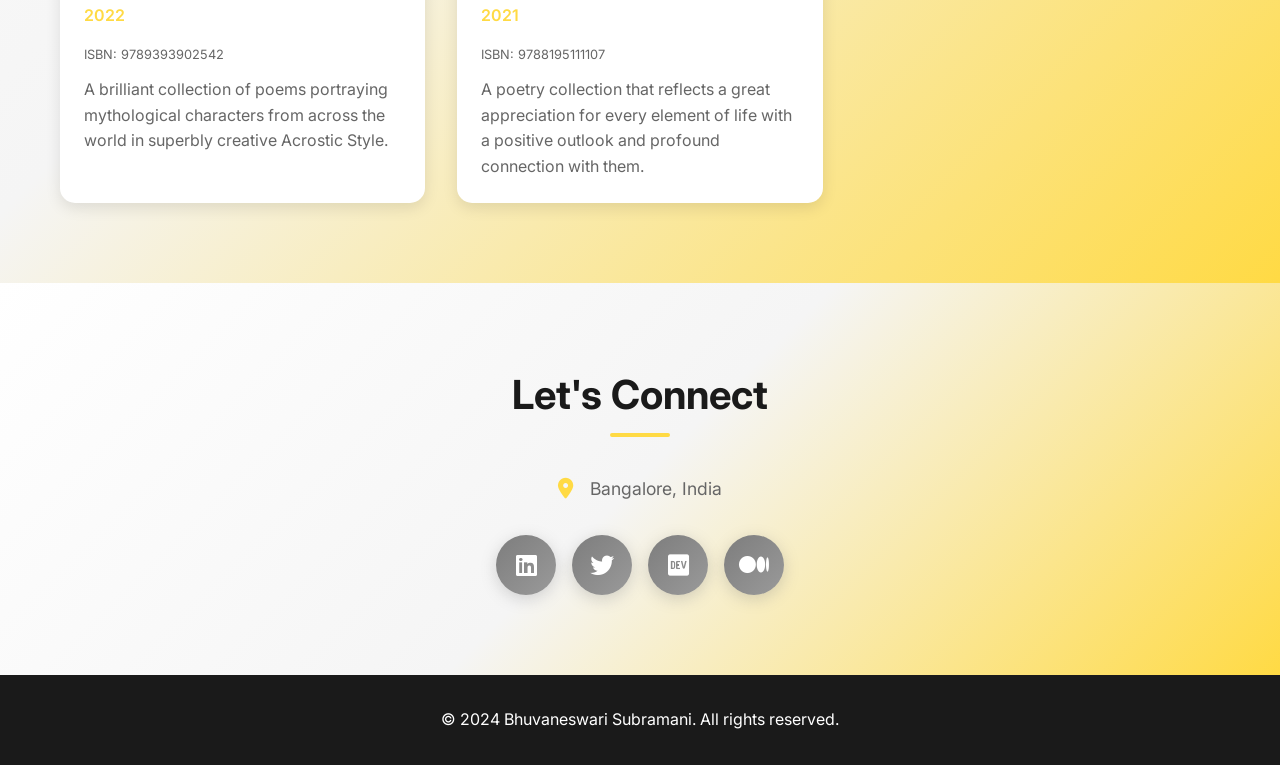
==== commit 13403e9b: "Update profile, publications, and branding for current role - Hero title updated to VP — Customer Ad" ====
--- a/index.html
+++ b/index.html
@@ -57,11 +57,10 @@
                 <div class="hero-text">
                     <h1 class="hero-title">
                         <span class="title-main">Bhuvaneswari Subramani</span>
-                        <span class="title-subtitle">Chief Cloud Evangelist & Technology Leader</span>
+                        <span class="title-subtitle">VP — Customer Advocacy & Success | Intuitive.ai</span>
                     </h1>
                     <p class="hero-description">
-                        AWS Hero | Google Women Techmakers Ambassador | Global Speaker | Passionate about AI-DLC, 
-                        Generative AI, and Cloud Modernization strategies across AWS, Azure, and Google Cloud.
+                        Executive Technology & Customer Advocacy Leader | AWS Hero | Google WTM Ambassador | Published Author · AI-DLC Handbook | Agentic AI & Cloud Modernization | Global Speaker
                     </p>
                     <div class="hero-buttons">
                         <a href="#about" class="btn btn-primary">Learn More</a>
@@ -82,11 +81,7 @@
             <div class="about-content">
                 <div class="about-text">
                     <p class="about-intro">
-                        Strategic and visionary leader with 25 years of experience driving enterprise transformation through multi-cloud architectures, cloud-native modernization, Agentic
-AI solutions, and end-to-end application development. Expert in aligning technology with business goals, leading high-impact sales initiatives, and delivering scal-
-able, resilient platforms using IaC, DevOps, CI/CD, GenAI and AgenticAI. Committed to engineering excellence with a strong focus on software quality, performance,
-and reliability. Proven track record in mentoring engineering teams, fostering innovation, and delivering measurable outcomes. Passionate about public speaking,
-creative writing, and championing diversity and inclusion in tech leadership.
+                        VP of Customer Advocacy & Success at Intuitive.ai and author of <em>The AI-DLC Handbook</em> — Bhuvaneswari Subramani has spent 25 years at the intersection of technology and transformation. With deep roots in cloud engineering, DevOps, and enterprise architecture, she now channels that expertise into what she finds most rewarding: helping customers navigate AI-first change with clarity and confidence. An AWS Hero, Google Women Techmakers Ambassador, and global speaker, she brings the same energy to conference stages as she does to customer conversations — making Generative AI, Agentic AI, and Cloud Modernization tangible and achievable. A passionate mentor to young writers and engineers, she champions diversity, inclusion, and the belief that the best technology leaders are equally driven by empathy and excellence.
                     </p>
                     <div class="about-highlights">
                         <div class="highlight-item">
@@ -166,9 +161,9 @@
                 <div class="timeline-item">
                     <div class="timeline-date">Mar 2023 - Present</div>
                     <div class="timeline-content">
-                        <h3>Chief Cloud Evangelist</h3>
-                        <p class="company">Intuitive.Cloud</p>
-                        <p>Leads strategic customer transformation through Generative AI, Agentic AI, and Cloud Migration & Modernisation. Drives rapid adoption by leveraging home-grown accelerators that streamline implementation and reduce time-to-value. Her role bridges innovation and execution—guiding customers through intelligent automation, scalable cloud-native architectures, and resilient modernisation journey.</p>
+                        <h3>VP, Customer Advocacy & Success</h3>
+                        <p class="company">Intuitive.ai</p>
+                        <p>Leads customer advocacy and success at Intuitive.ai, partnering with enterprises to accelerate AI-first transformation through AI-DLC, Generative AI, Agentic AI, and Cloud Modernization. Drives rapid adoption by leveraging home-grown accelerators that reduce time-to-value and lower implementation friction. Bridges innovation and execution — guiding customers through intelligent automation, scalable cloud-native architectures, and resilient modernisation journeys, while shaping the broader conversation around AI-driven development as author of <em>The AI-DLC Handbook</em>.</p>
                     </div>
                 </div>
 
@@ -615,50 +610,71 @@
     <section id="publications" class="publications">
         <div class="container">
             <h2 class="section-title">Publications</h2>
-            <p class="section-subtitle">Proud to be a mentor of aspiring writers and co-author of inspiring works</p>
+            <p class="section-subtitle">Author of The AI-DLC Handbook and proud mentor to aspiring young writers — an inspiration that flows beautifully both ways.</p>
             
             <div class="publications-grid">
                 <div class="publication-card">
                     <div class="publication-image">
+                        <img src="https://aidlcbook.com/ai-dlc-cover.jpg" alt="The AI-DLC Handbook">
+                    </div>
+                    <div class="publication-content">
+                        <h3><a href="https://aidlcbook.com" target="_blank">The AI-DLC Handbook: Reimagining Software Development with AI</a></h3>
+                        <p class="publication-year">2026</p>
+                        <p class="publication-isbn">ISBN: 9798903193257</p>
+                        <p>Reimagining Software Development with AI. A practitioner's guide to the AI-Driven Development Lifecycle (AI-DLC) — a methodology open-sourced by Amazon Web Services. Endorsed by Dr. Swami Sivasubramanian, VP Agentic AI, Amazon.</p>
+                        <p class="publication-links">
+                            <a href="https://aidlcbook.com" target="_blank">aidlcbook.com</a> |
+                            <a href="https://www.amazon.in/AI-DLC-Handbook-Reimagining-Software-Development/dp/B0GQLQTFXH" target="_blank">Amazon India</a> |
+                            <a href="https://www.amazon.com/AI-DLC-Handbook-Reimagining-Software-Development/dp/B0GQLQTFXH" target="_blank">Amazon US</a>
+                        </p>
+                    </div>
+                </div>
+
+                <div class="publication-card">
+                    <div class="publication-image">
+                        <img src="images/book-pudumai.jpg" alt="Pudumai, A tour to the Past">
+                    </div>
+                    <div class="publication-content">
+                        <h3><a href="https://www.amazon.in/Pudumai-Tour-P-G-Sharvesh/dp/B0CJL9SZ68" target="_blank">Pudumai, A tour to the Past</a></h3>
+                        <p class="publication-year">2023</p>
+                        <p class="publication-isbn">ISBN: 9789358782073</p>
+                        <p>A captivating bilingual publication exploring Indian National Movements pivotal in achieving Indian Independence.</p>
+                    </div>
+                </div>
+
+                <div class="publication-card">
+                    <div class="publication-image">
+                        <img src="images/book-5cs.png" alt="The 5Cs of Mother India">
+                    </div>
+                    <div class="publication-content">
+                        <h3><a href="https://www.16leaves.com/book/isbn/9789390508426" target="_blank">The 5Cs of Mother India</a></h3>
+                        <p class="publication-year">2022</p>
+                        <p class="publication-isbn">ISBN: 9789390508426</p>
+                        <p>A glorious journey through the history and grandeur of India, portraying Celebrations, Culture, Curiosity, Courage and Compassion.</p>
+                    </div>
+                </div>
+
+                <div class="publication-card">
+                    <div class="publication-image">
+                        <img src="images/book-magic.jpeg" alt="Magic of Mythology">
+                    </div>
+                    <div class="publication-content">
+                        <h3><a href="https://www.amazon.com/Magic-Mythology-Bouquet-Acrostic-Ancient/dp/9393902542" target="_blank">Magic of Mythology</a></h3>
+                        <p class="publication-year">2022</p>
+                        <p class="publication-isbn">ISBN: 9789393902542</p>
+                        <p>A brilliant collection of poems portraying mythological characters from across the world in superbly creative Acrostic Style.</p>
+                    </div>
+                </div>
+
+                <div class="publication-card">
+                    <div class="publication-image">
                         <img src="images/book-treasureddroplets.jpeg" alt="Treasured Droplets">
                     </div>
                     <div class="publication-content">
                         <h3><a href="https://www.amazon.in/Treasured-Droplets-Sharvesh-P-G/dp/8195111106" target="_blank">Treasured Droplets</a></h3>
                         <p class="publication-year">2021</p>
+                        <p class="publication-isbn">ISBN: 9788195111107</p>
                         <p>A poetry collection that reflects a great appreciation for every element of life with a positive outlook and profound connection with them.</p>
-                    </div>
-                </div>
-
-                <div class="publication-card">
-                    <div class="publication-image">
-                        <img src="images/book-magic.jpeg" alt="Magic of Mythology">
-                    </div>
-                    <div class="publication-content">
-                        <h3><a href="https://www.16leaves.com/book/isbn/9789393902542" target="_blank">Magic of Mythology</a></h3>
-                        <p class="publication-year">2022</p>
-                        <p>A brilliant collection of poems portraying mythological characters from across the world in superbly creative Acrostic Style.</p>
-                    </div>
-                </div>
-
-                <div class="publication-card">
-                    <div class="publication-image">
-                        <img src="images/book-5cs.png" alt="The 5Cs of Mother India">
-                    </div>
-                    <div class="publication-content">
-                        <h3><a href="https://www.16leaves.com/book/isbn/9789390508426" target="_blank">The 5Cs of Mother India</a></h3>
-                        <p class="publication-year">2022</p>
-                        <p>A glorious journey through the history and grandeur of India, portraying Celebrations, Culture, Curiosity, Courage and Compassion.</p>
-                    </div>
-                </div>
-
-                <div class="publication-card">
-                    <div class="publication-image">
-                        <img src="images/book-pudumai.jpg" alt="Pudumai, A tour to the Past">
-                    </div>
-                    <div class="publication-content">
-                        <h3>Pudumai, A tour to the Past</h3>
-                        <p class="publication-year">2023</p>
-                        <p>A captivating bilingual publication exploring Indian National Movements pivotal in achieving Indian Independence.</p>
                     </div>
                 </div>
             </div>
--- a/css/styles.css
+++ b/css/styles.css
@@ -1149,6 +1149,27 @@
     line-height: 1.6;
 }
 
+.publication-isbn {
+    font-size: 0.8rem;
+    color: var(--text-gray);
+    margin-bottom: 0.75rem;
+}
+
+.publication-links {
+    margin-top: 0.75rem;
+    font-size: 0.85rem;
+}
+
+.publication-links a {
+    color: var(--primary-yellow);
+    text-decoration: none;
+    transition: opacity 0.2s ease;
+}
+
+.publication-links a:hover {
+    opacity: 0.8;
+}
+
 /* Focus styles for accessibility */
 .nav-link:focus,
 .btn:focus,
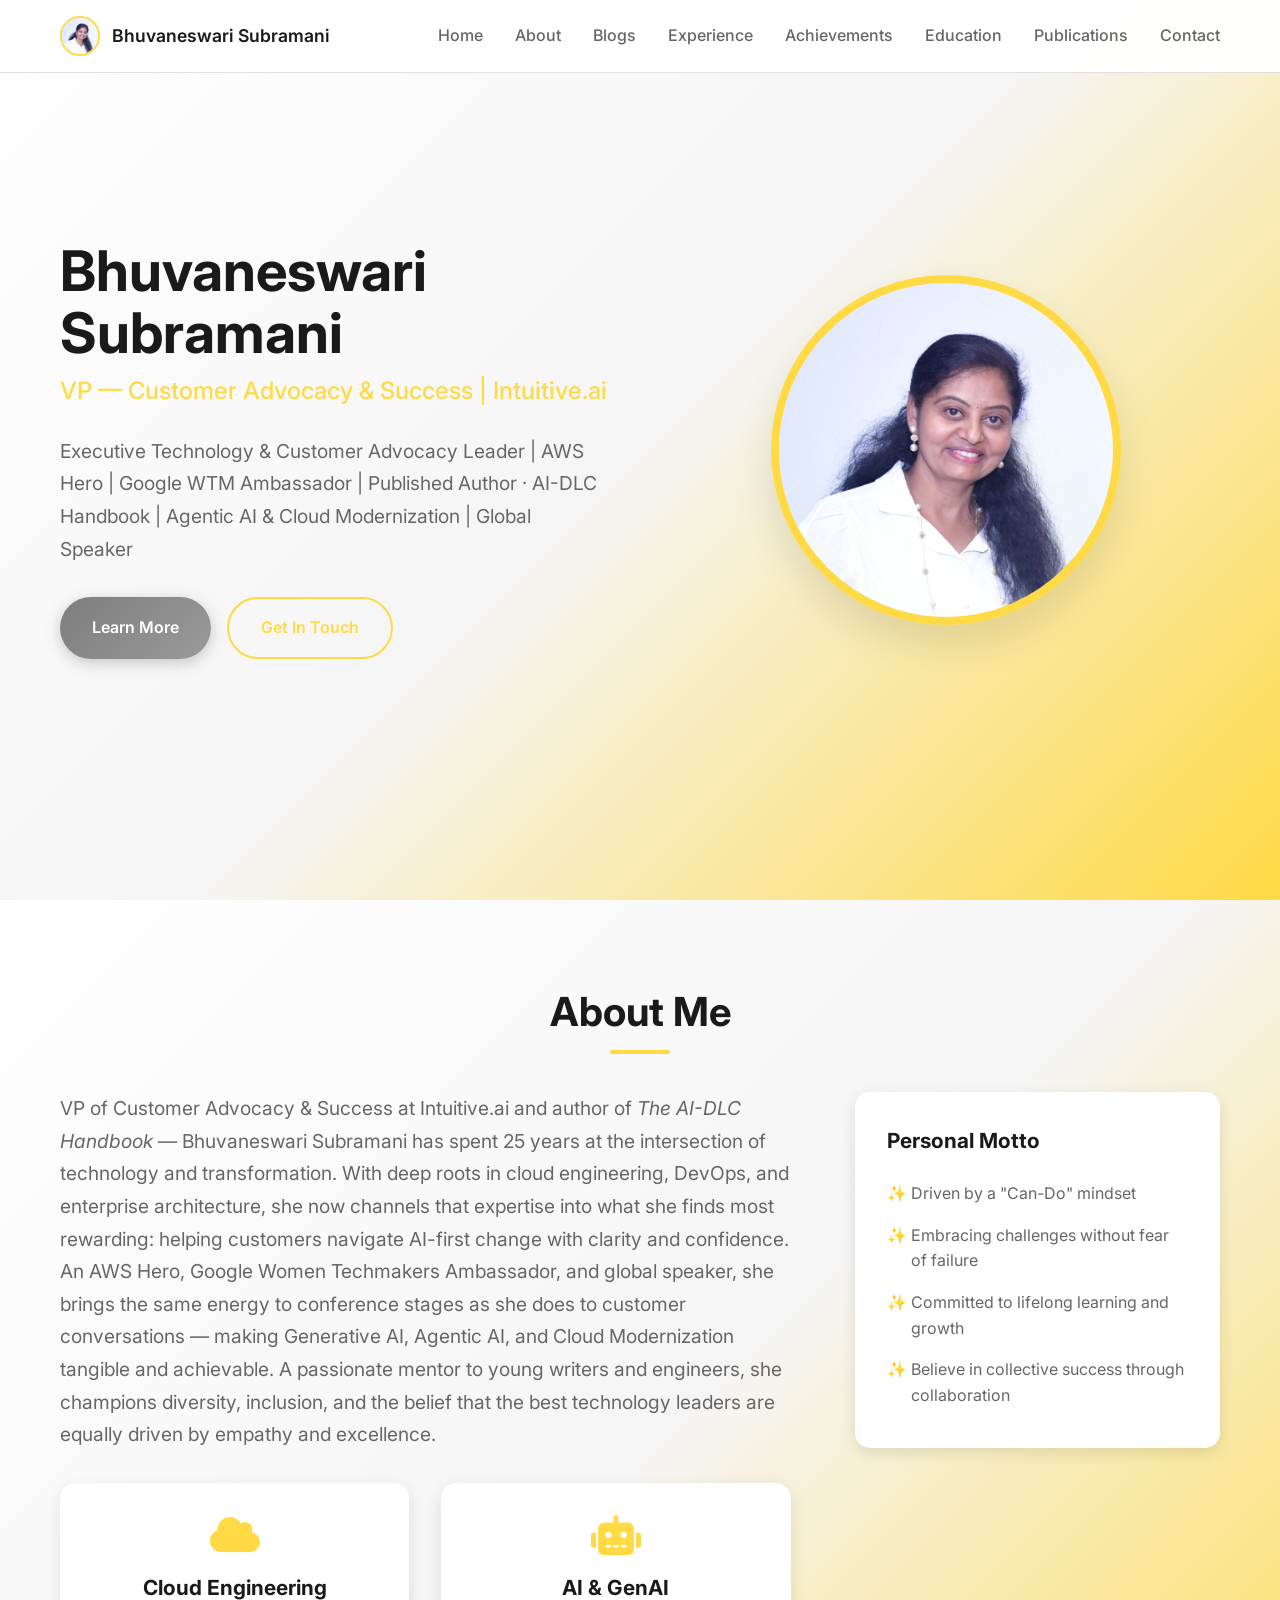
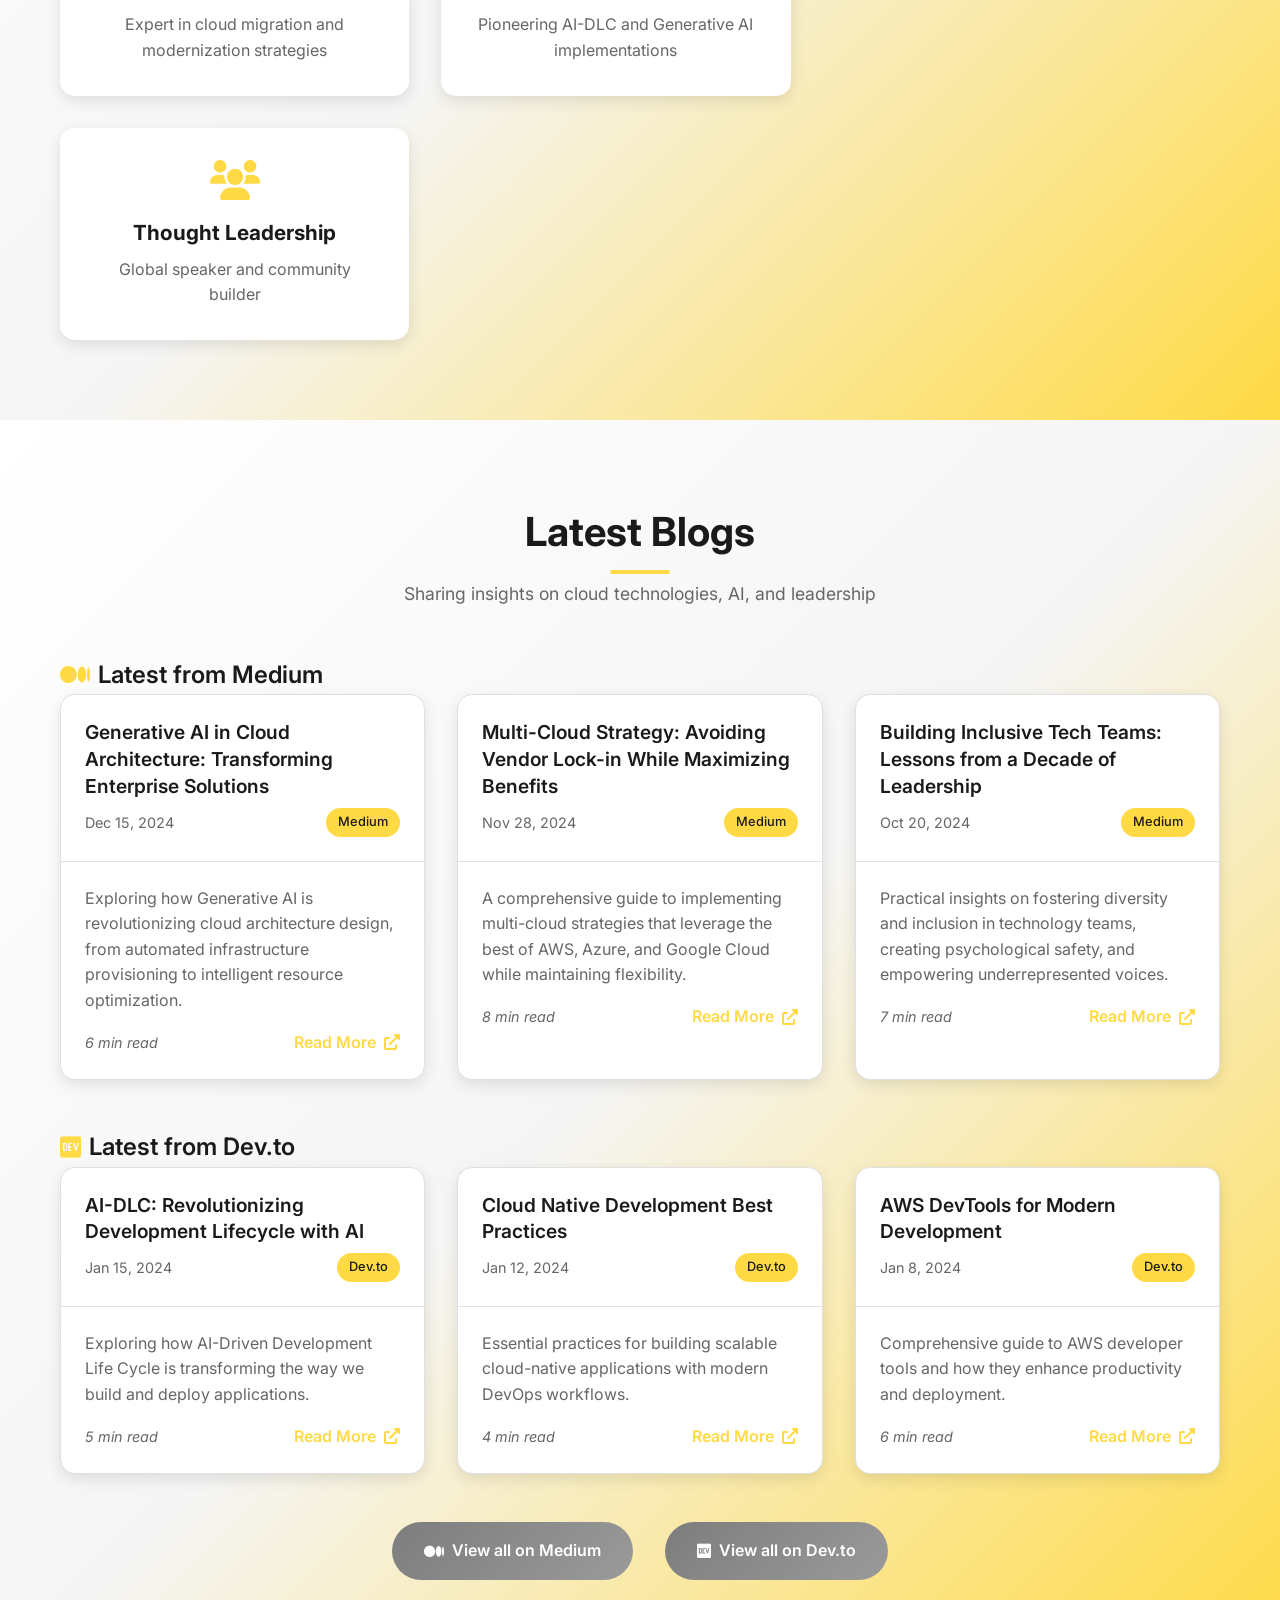
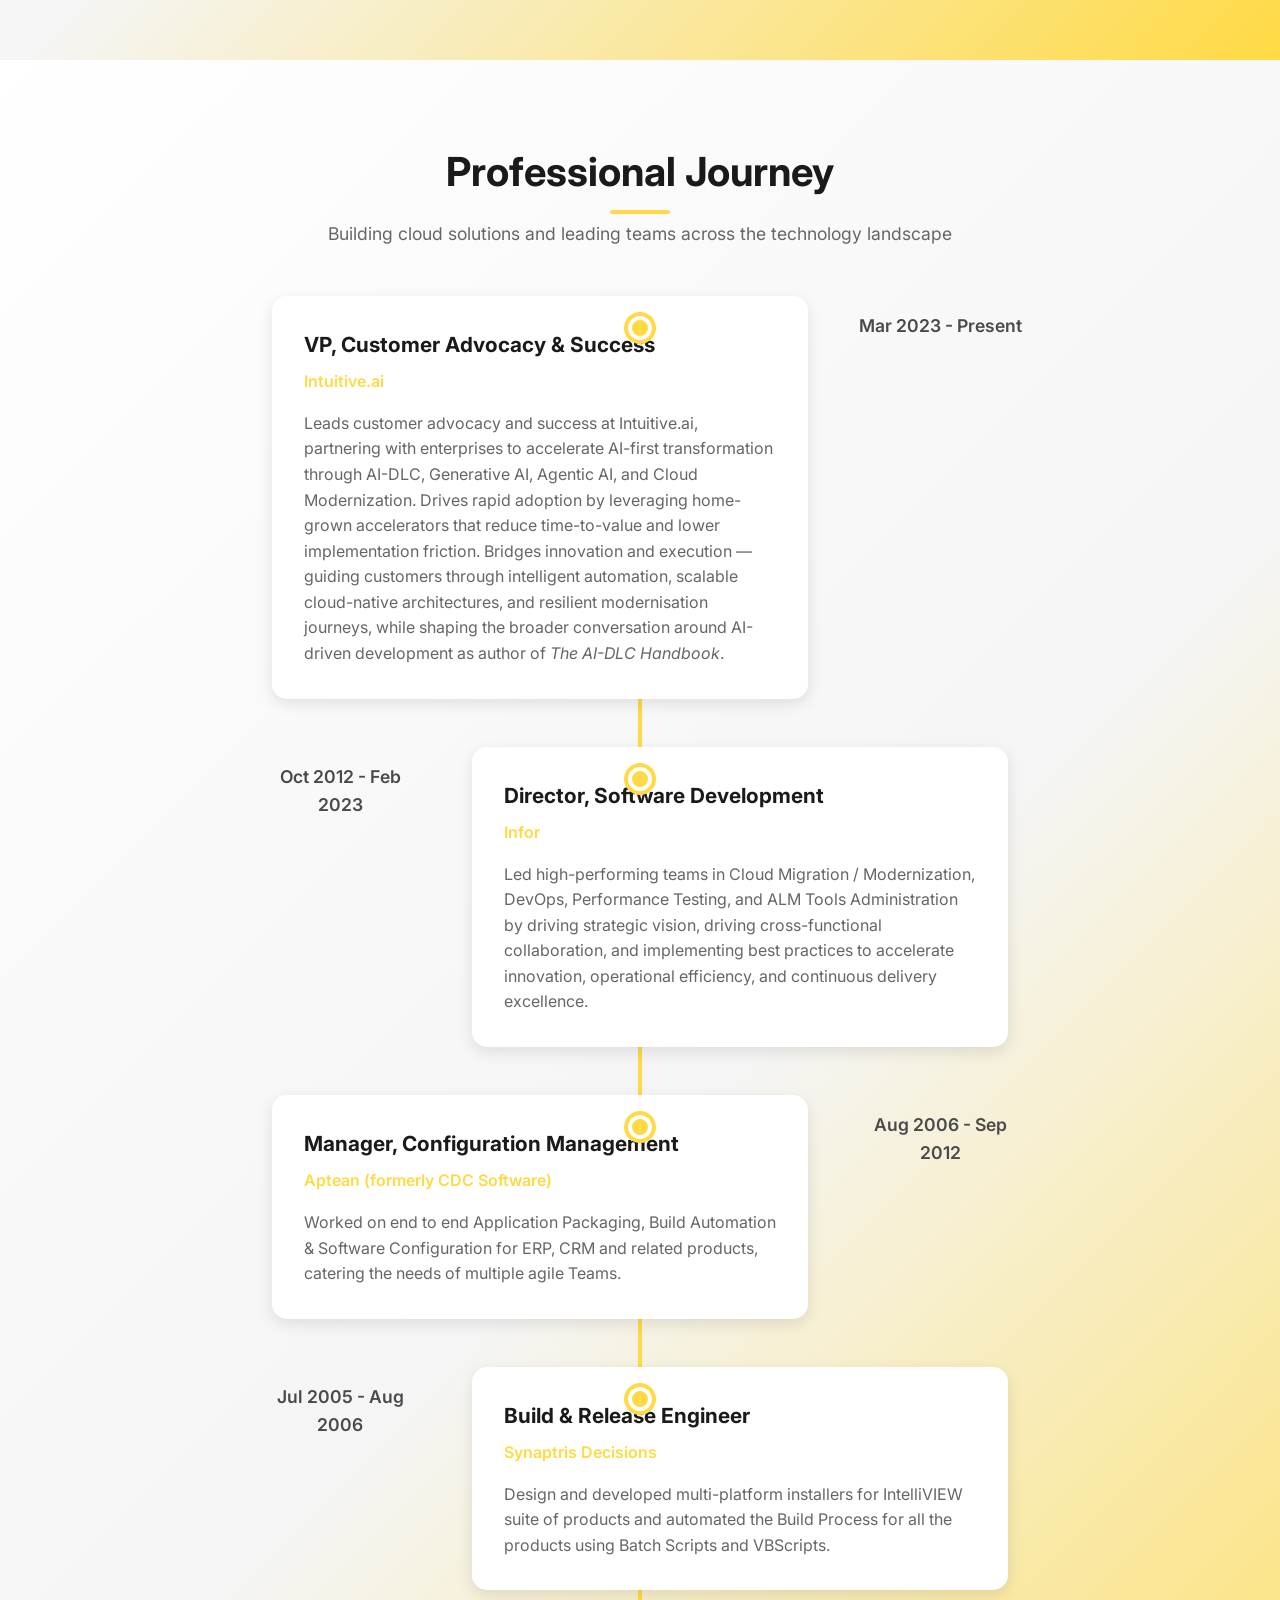
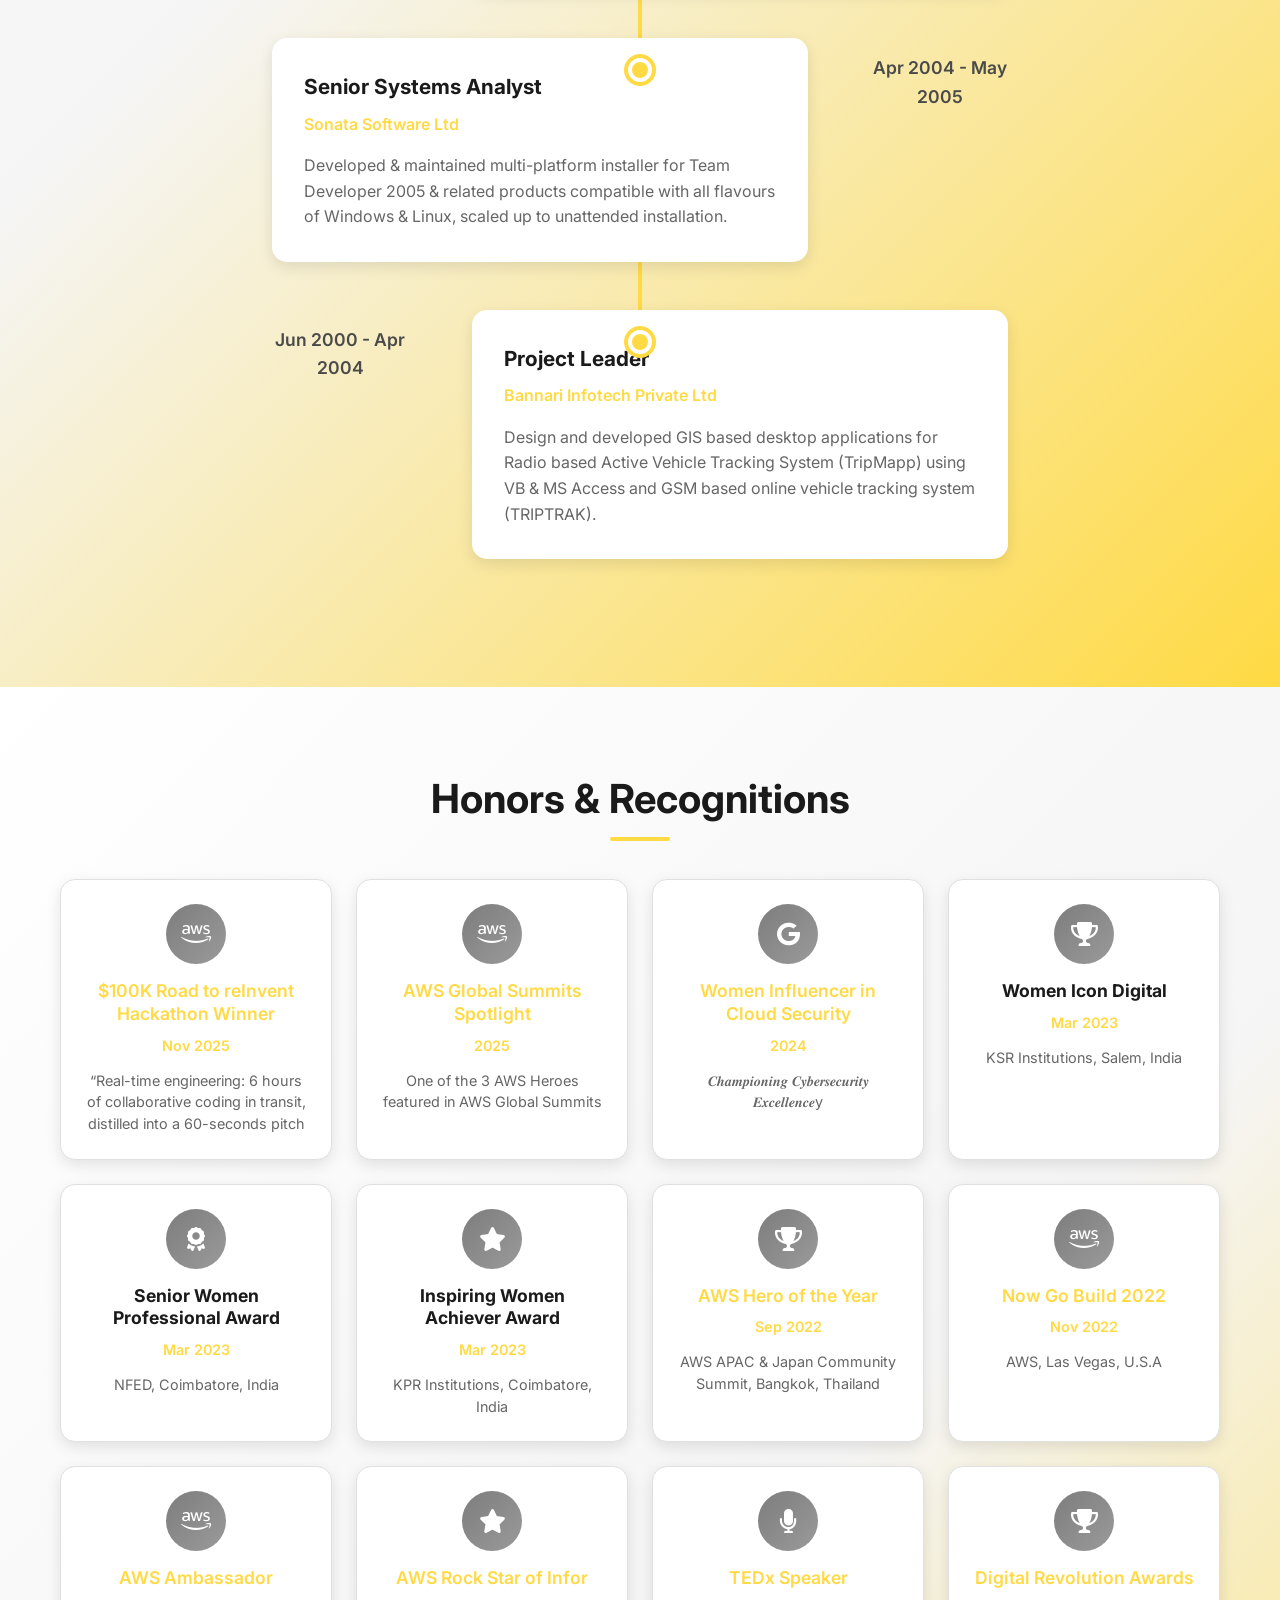
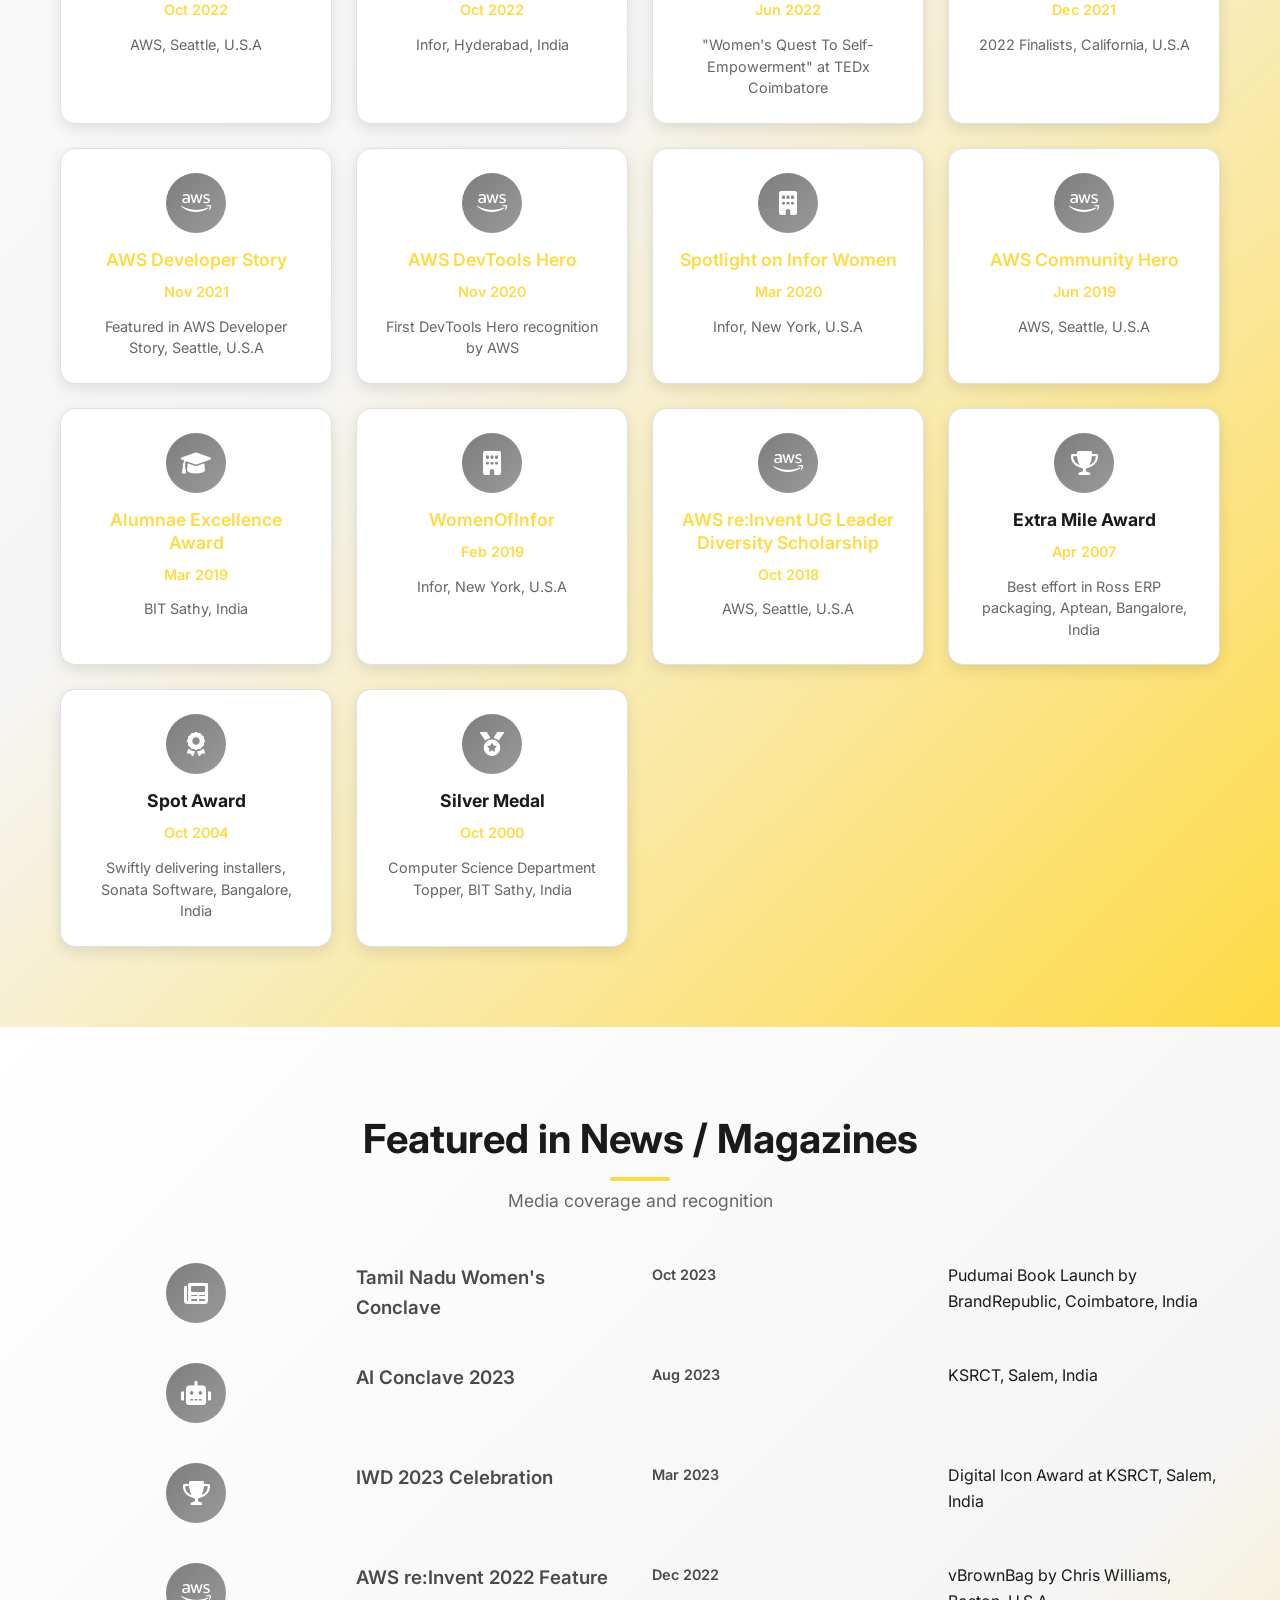
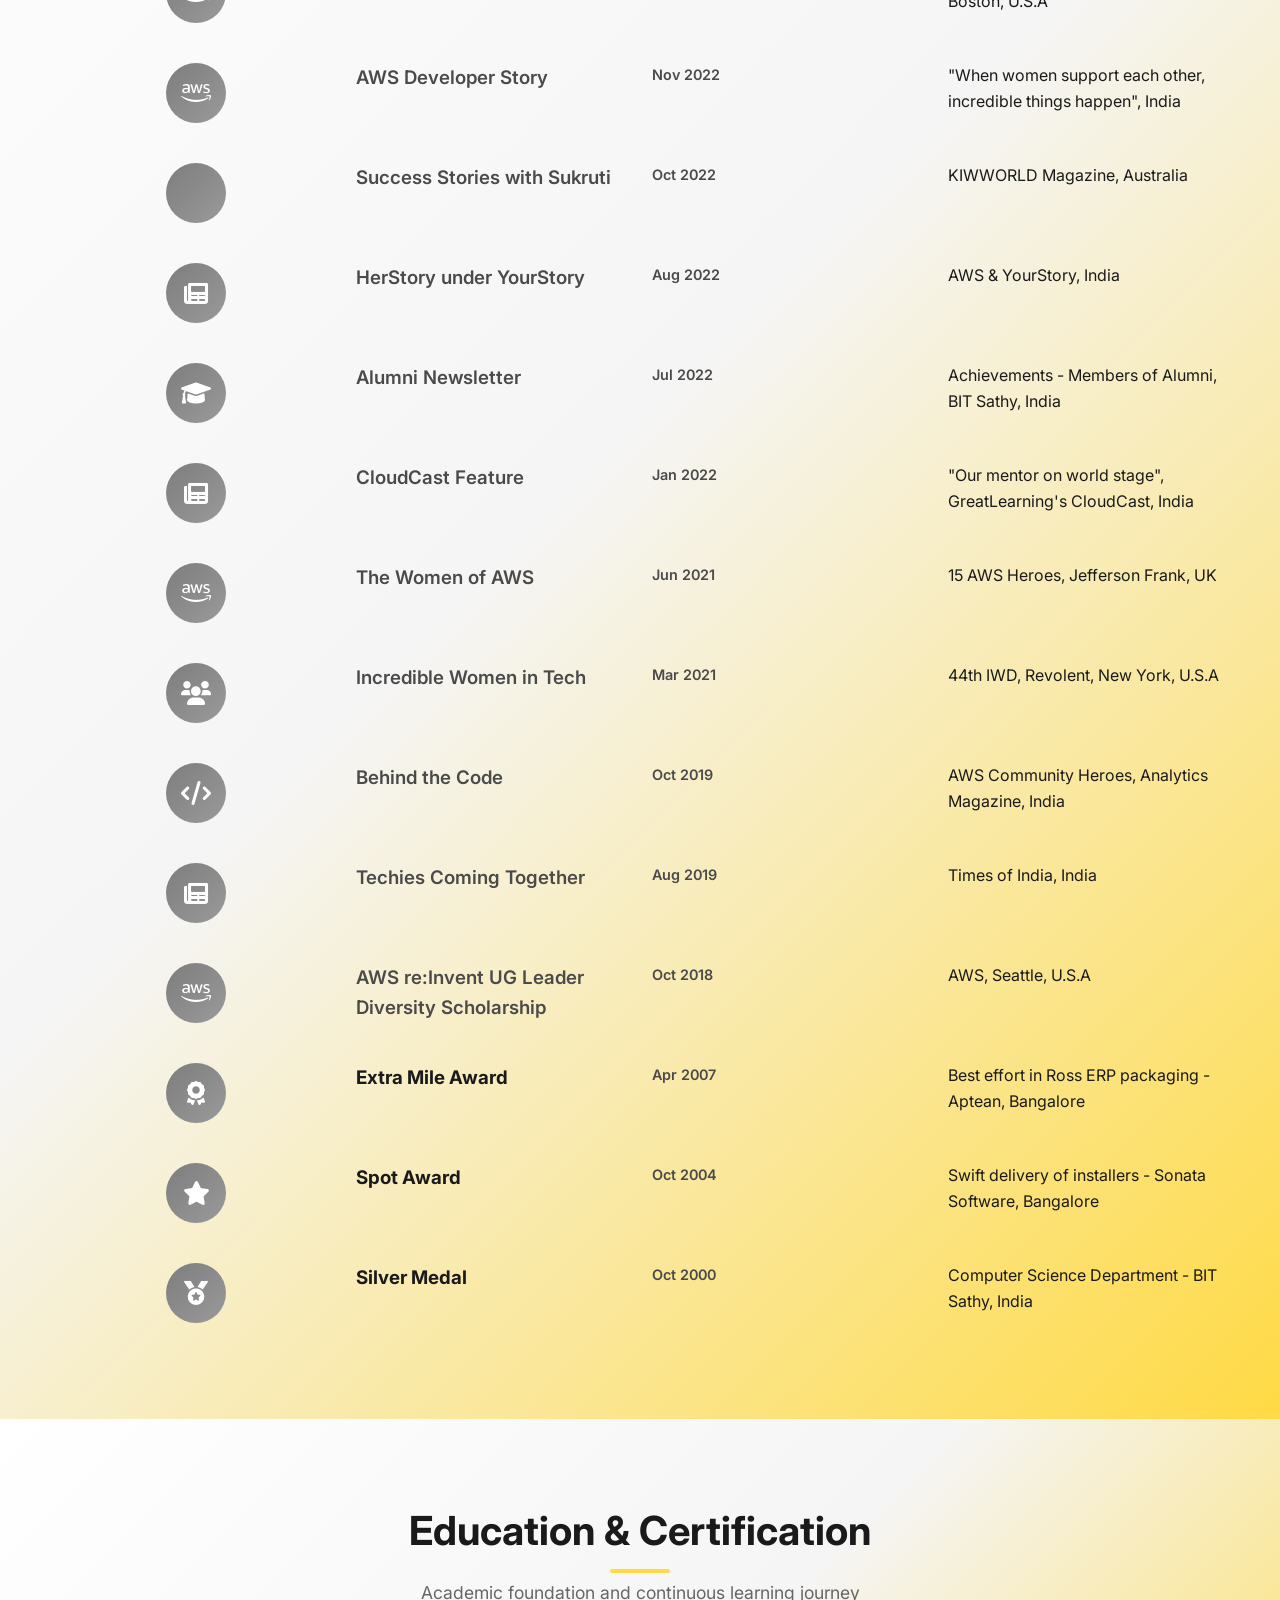
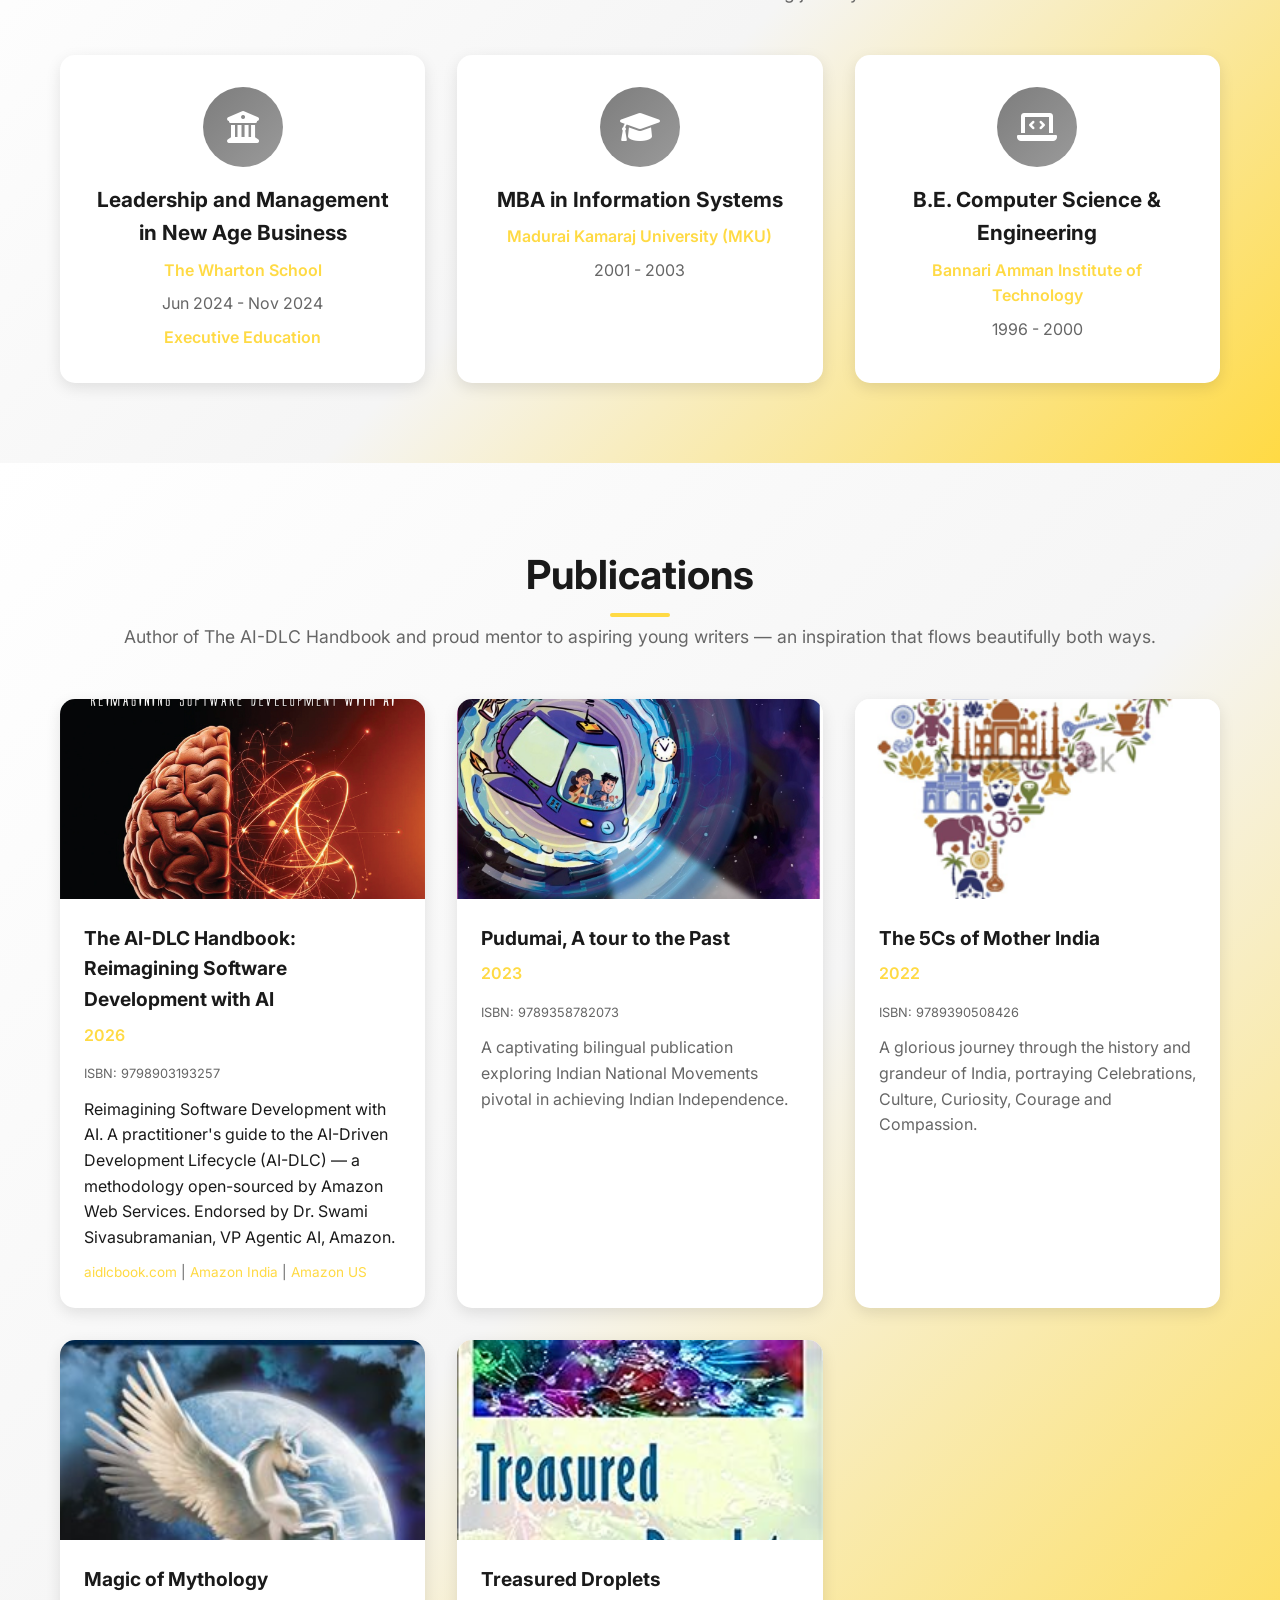
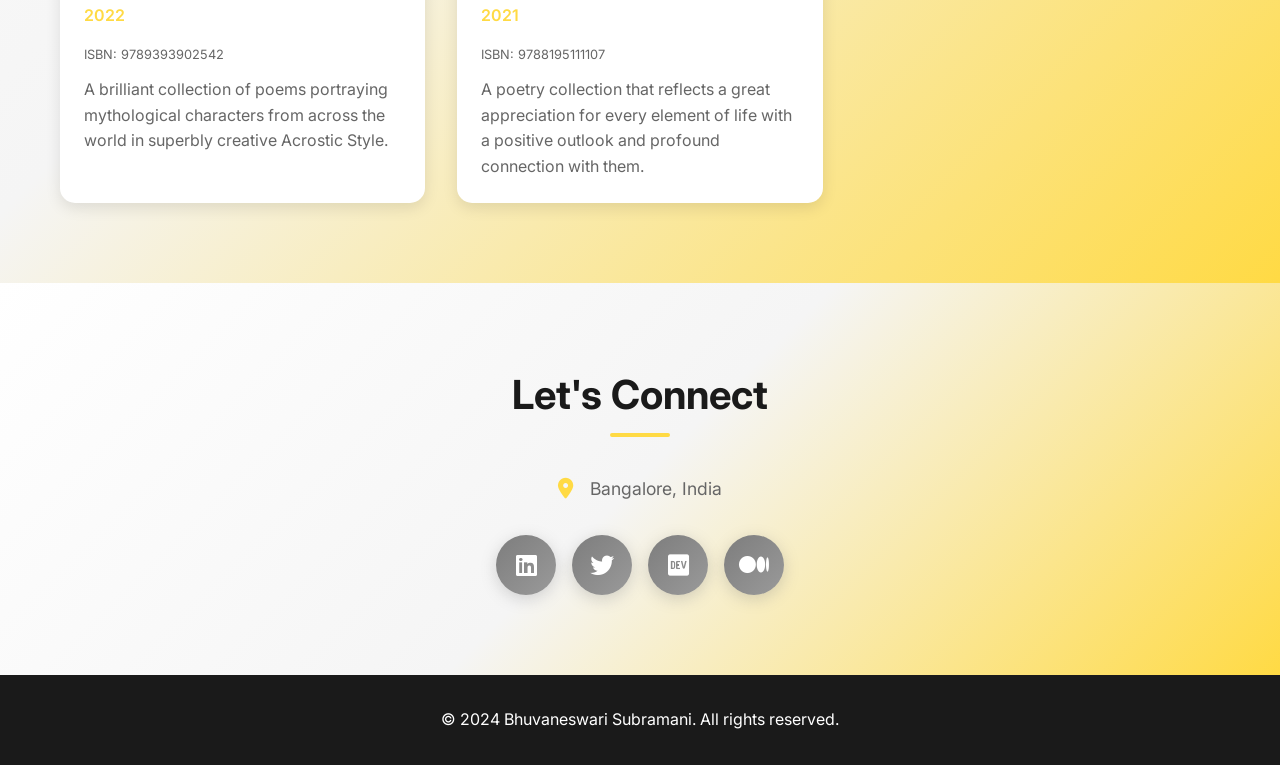
==== commit ee5c2d2a: "Add AI-DLC Handbook cover image locally Download and self-host cover image instead of referencing ex" ====
--- a/index.html
+++ b/index.html
@@ -615,7 +615,7 @@
             <div class="publications-grid">
                 <div class="publication-card">
                     <div class="publication-image">
-                        <img src="https://aidlcbook.com/ai-dlc-cover.jpg" alt="The AI-DLC Handbook">
+                        <img src="images/book-aidlc.jpg" alt="The AI-DLC Handbook">
                     </div>
                     <div class="publication-content">
                         <h3><a href="https://aidlcbook.com" target="_blank">The AI-DLC Handbook: Reimagining Software Development with AI</a></h3>
